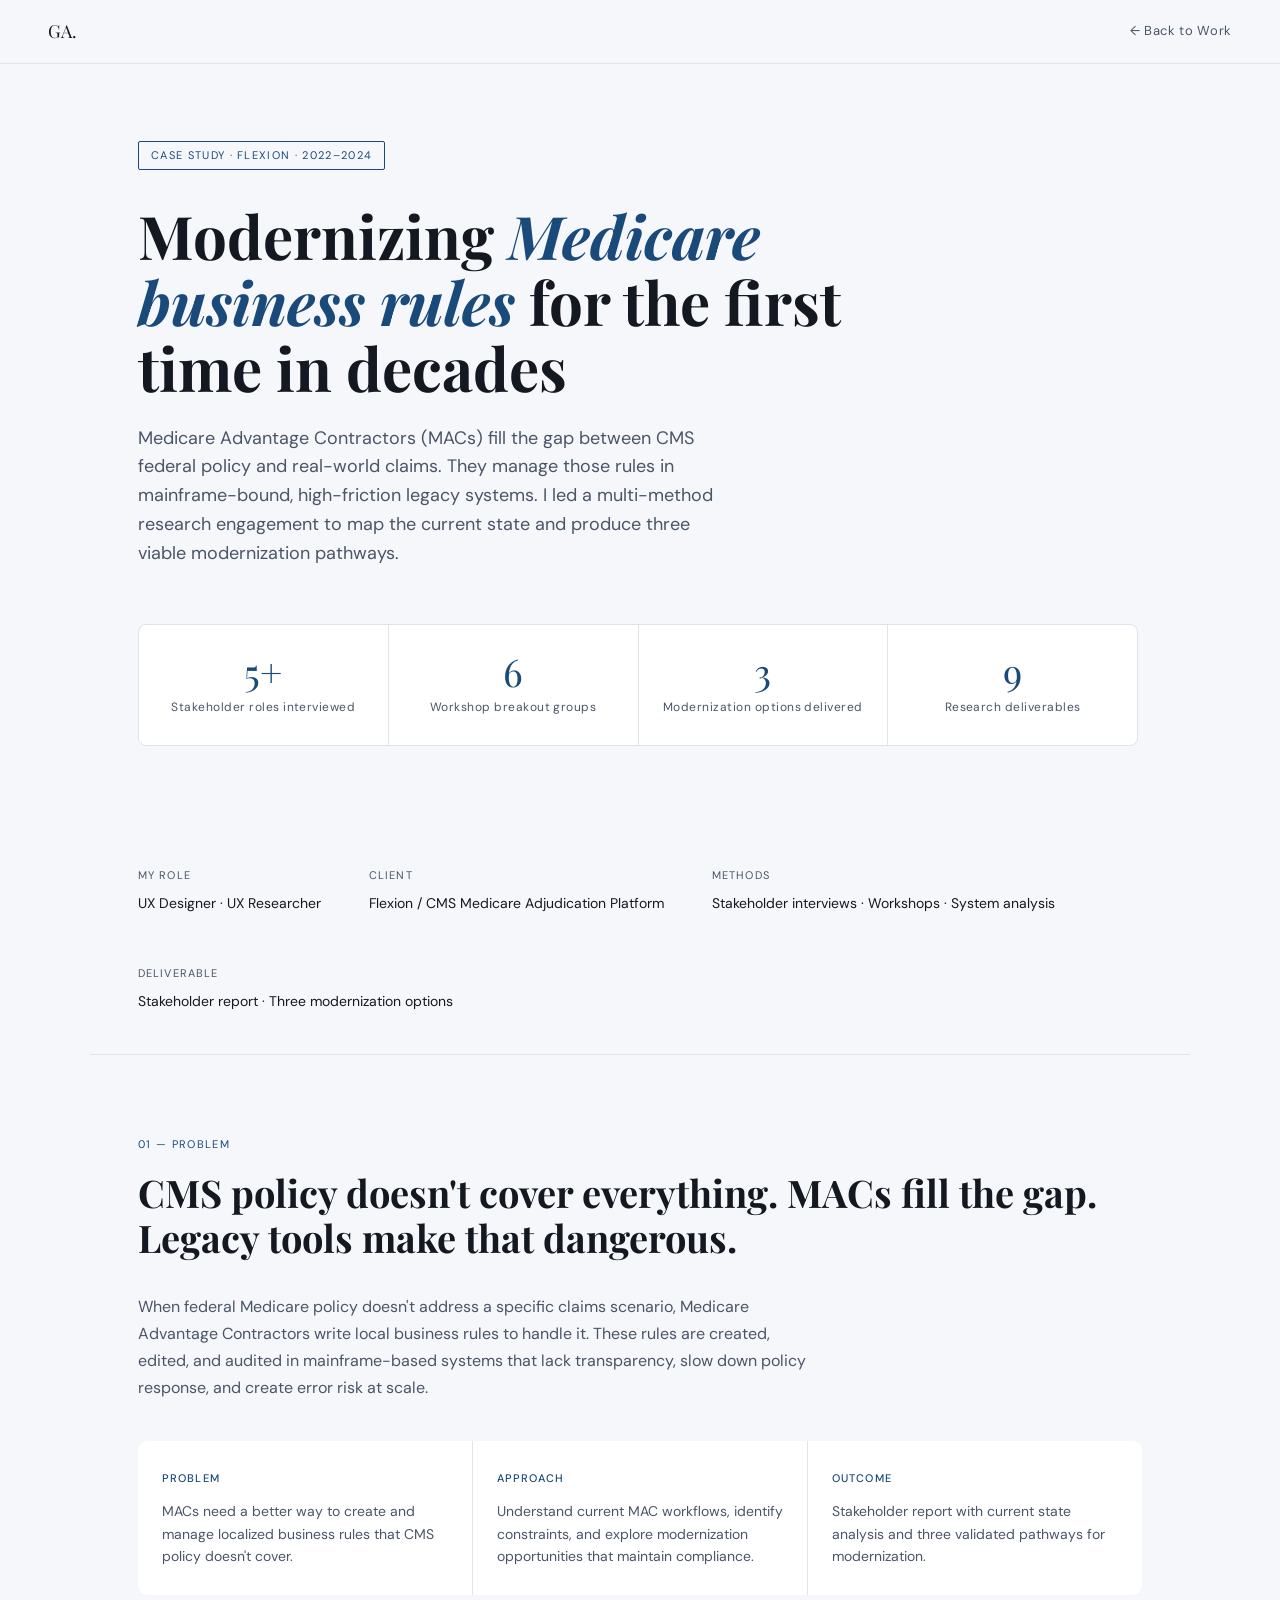
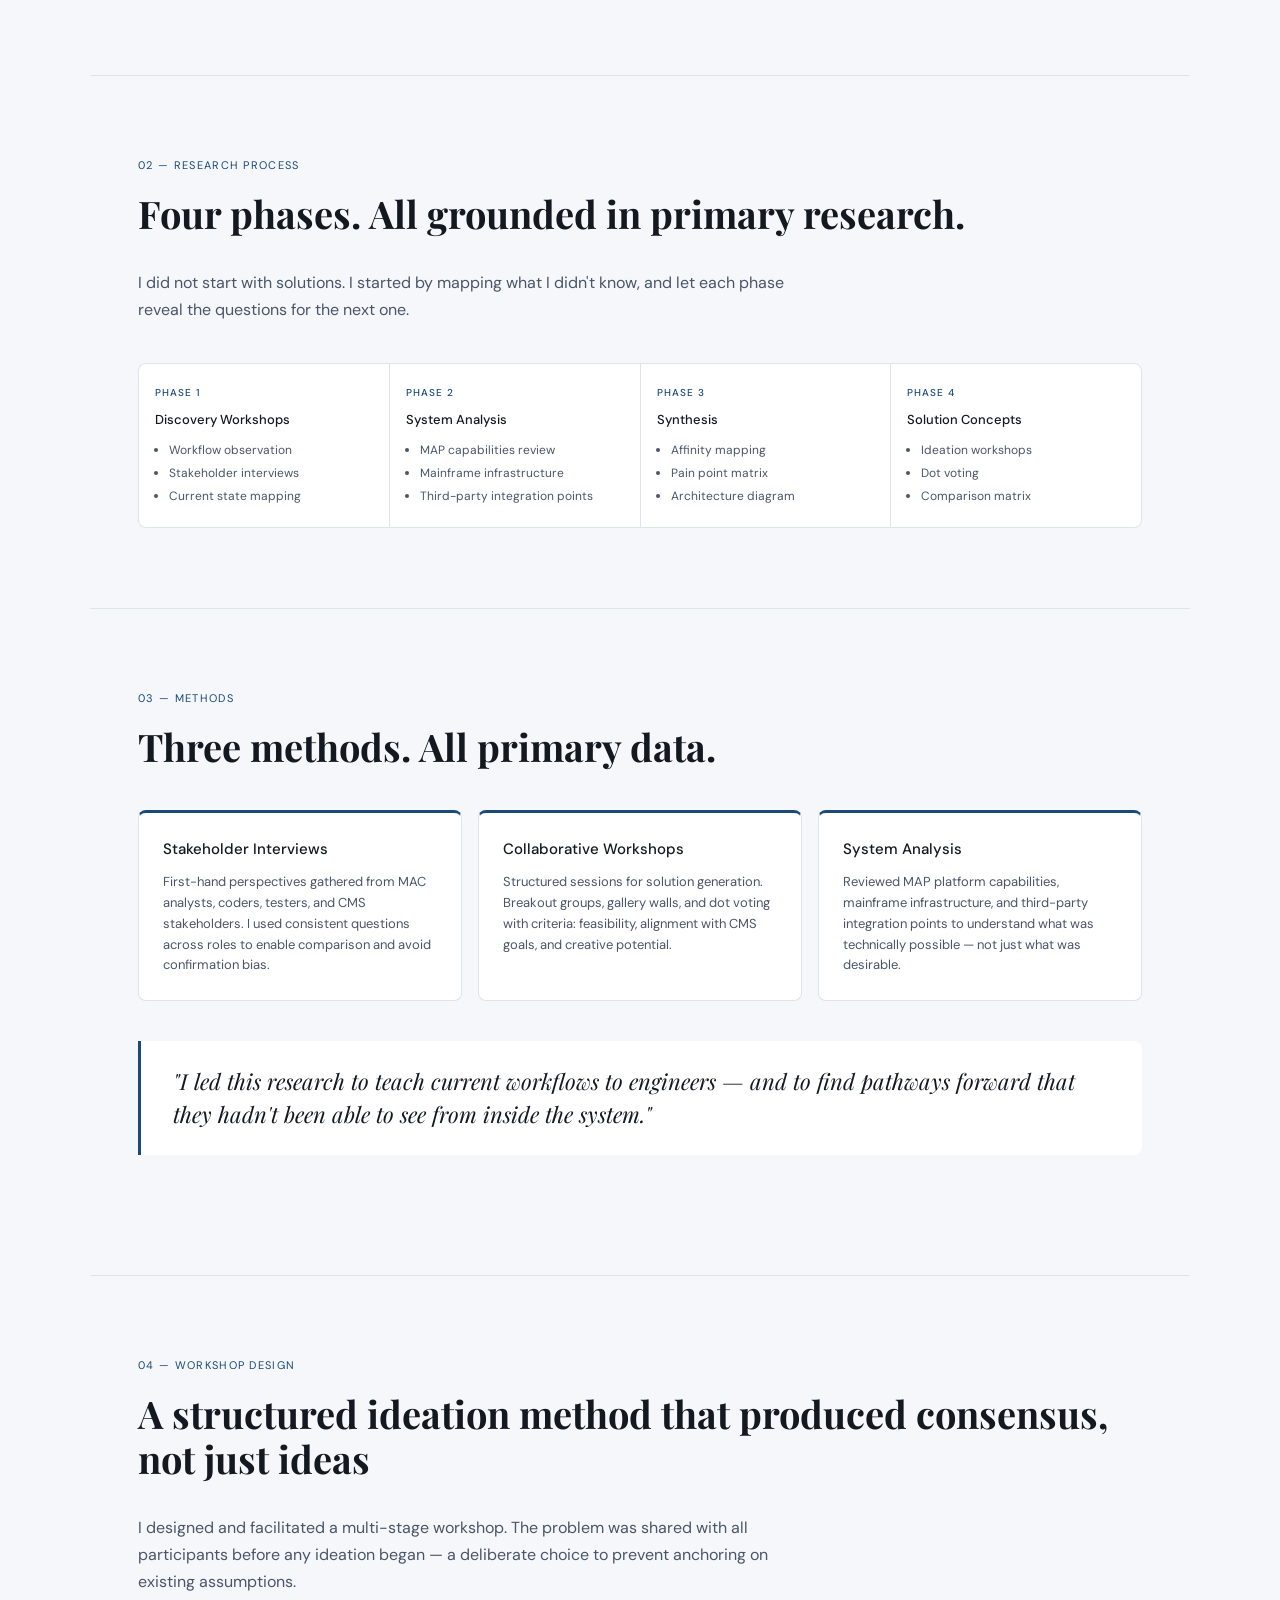
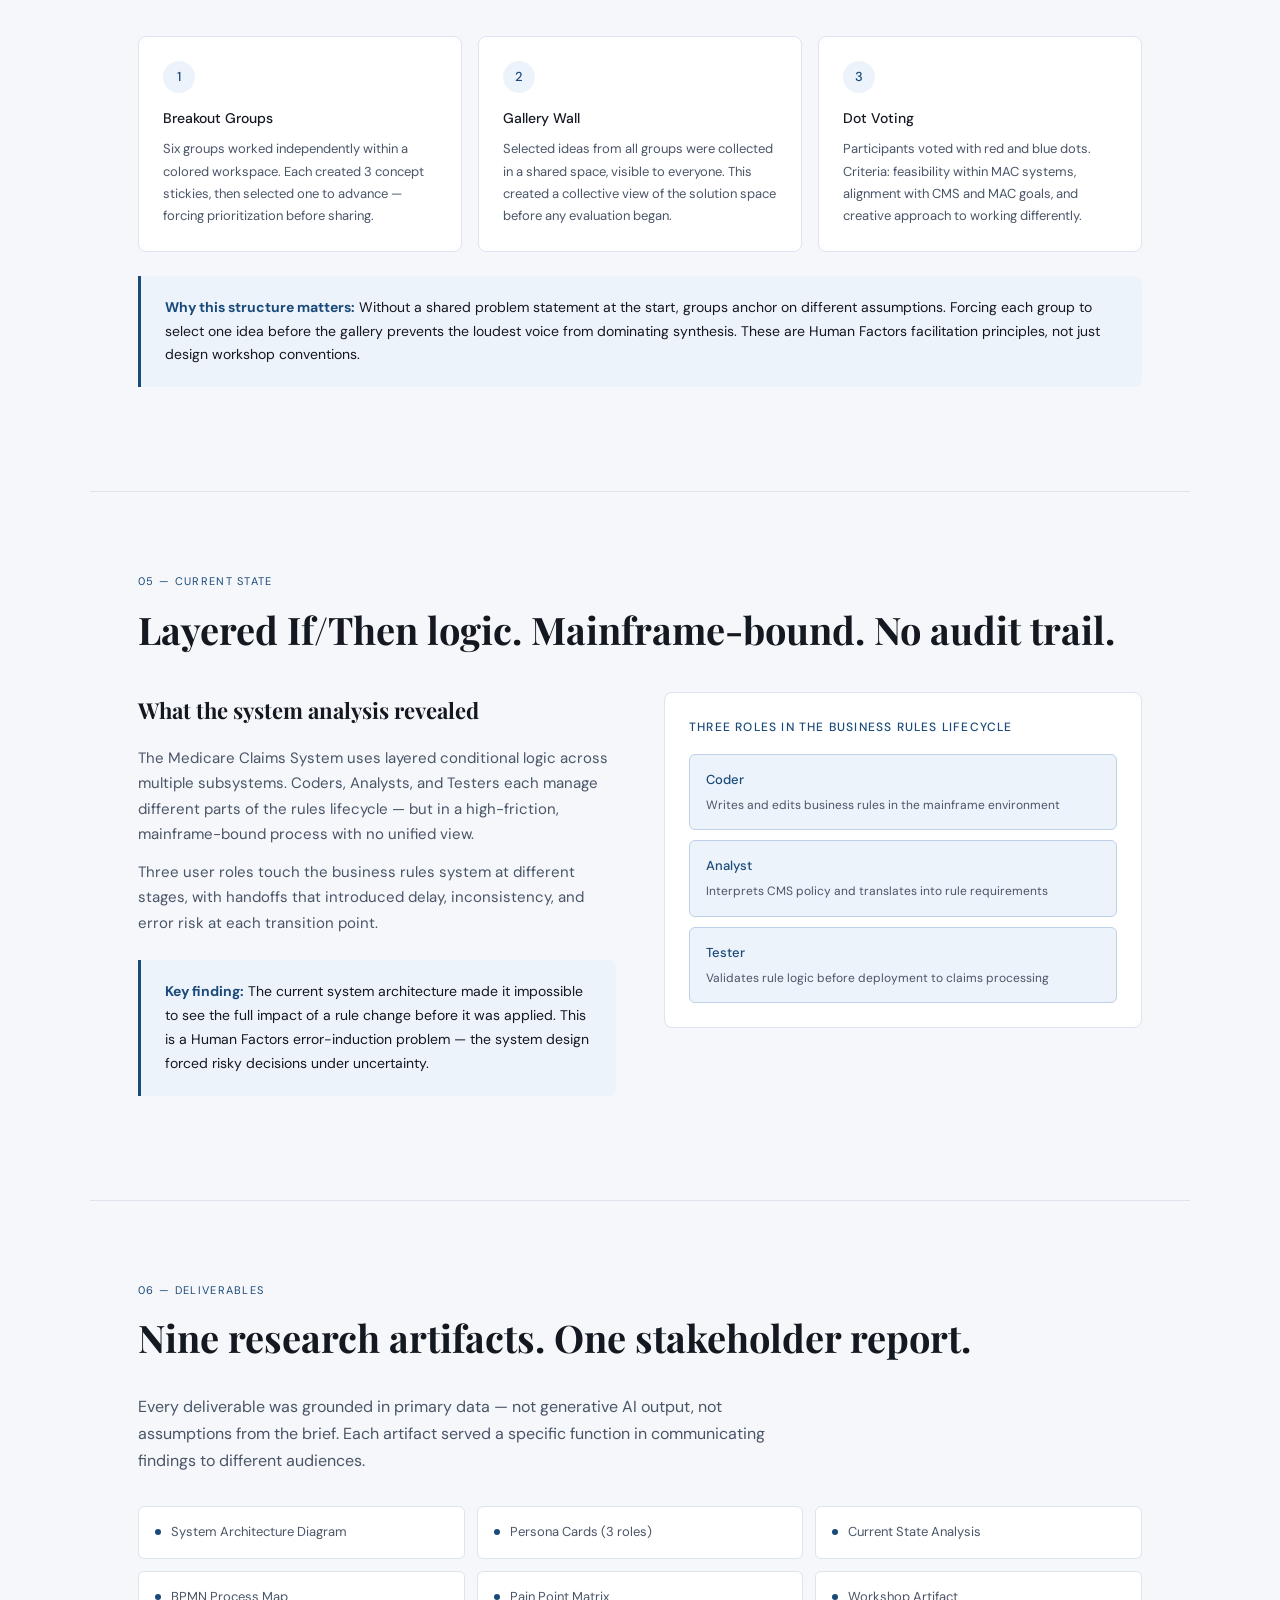
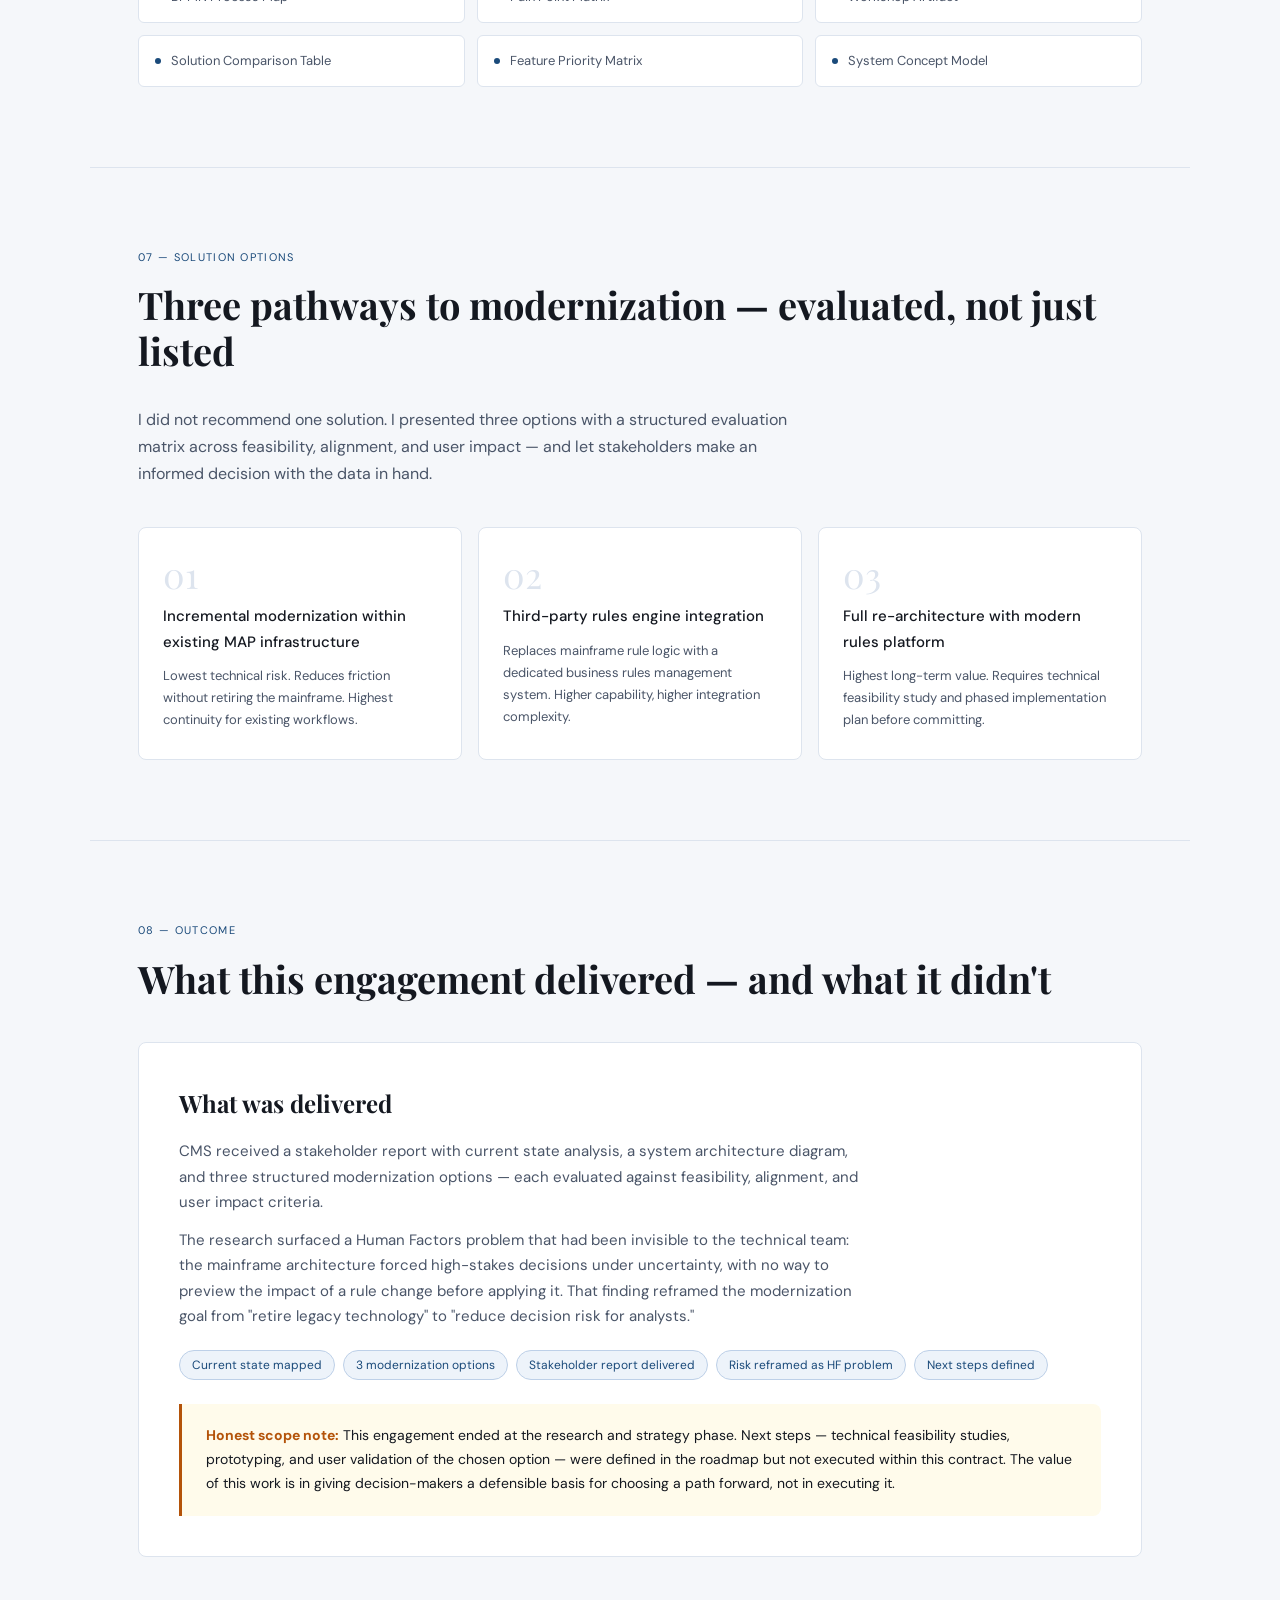
==== CMS_BusinessRules_CaseStudy.html @ 9fc6d32e "Add files of portfolio. Add portfolio and case studies." ====
<!DOCTYPE html>
<html lang="en">
<head>
<meta charset="UTF-8">
<meta name="viewport" content="width=device-width, initial-scale=1.0">
<title>CMS Business Rules Redesign — Geri Arnold</title>
<link rel="preconnect" href="https://fonts.googleapis.com">
<link href="https://fonts.googleapis.com/css2?family=Playfair+Display:ital,wght@0,400;0,700;1,400&family=DM+Sans:wght@300;400;500&display=swap" rel="stylesheet">
<style>
  :root {
    --blue: #1A4A7A;
    --blue-light: #EDF3FA;
    --dark: #141820;
    --mid: #4A5568;
    --light: #F5F7FA;
    --white: #FFFFFF;
    --border: #DDE4EE;
    --green: #2A6B3C;
    --amber: #B45309;
  }
  *, *::before, *::after { box-sizing: border-box; margin: 0; padding: 0; }
  html { scroll-behavior: smooth; }
  body {
    font-family: 'DM Sans', sans-serif;
    background: var(--light);
    color: var(--dark);
    font-size: 16px;
    line-height: 1.7;
  }

  nav {
    position: fixed; top: 0; left: 0; right: 0; z-index: 100;
    background: rgba(245,247,250,0.95);
    backdrop-filter: blur(8px);
    border-bottom: 1px solid var(--border);
    padding: 16px 48px;
    display: flex; justify-content: space-between; align-items: center;
  }
  .nav-logo { font-family: 'Playfair Display', serif; font-size: 18px; color: var(--dark); text-decoration: none; }
  .nav-back { font-size: 13px; color: var(--mid); text-decoration: none; letter-spacing: 0.05em; }
  .nav-back:hover { color: var(--blue); }

  .hero {
    padding: 140px 48px 80px;
    max-width: 1100px; margin: 0 auto;
  }
  .hero-tag {
    display: inline-block;
    font-size: 11px; letter-spacing: 0.12em; text-transform: uppercase;
    color: var(--blue); border: 1px solid var(--blue);
    padding: 4px 12px; border-radius: 2px; margin-bottom: 32px;
  }
  .hero h1 {
    font-family: 'Playfair Display', serif;
    font-size: clamp(34px, 5vw, 60px);
    line-height: 1.1; color: var(--dark);
    max-width: 820px; margin-bottom: 24px;
  }
  .hero h1 em { font-style: italic; color: var(--blue); }
  .hero-sub {
    font-size: 18px; color: var(--mid);
    max-width: 600px; line-height: 1.6; margin-bottom: 56px;
  }

  .metrics {
    display: grid; grid-template-columns: repeat(4, 1fr);
    gap: 1px; background: var(--border);
    border: 1px solid var(--border); border-radius: 8px; overflow: hidden;
    max-width: 1000px;
  }
  .metric { background: var(--white); padding: 28px 24px; text-align: center; }
  .metric-number {
    font-family: 'Playfair Display', serif; font-size: 38px;
    color: var(--blue); line-height: 1; margin-bottom: 6px;
  }
  .metric-label { font-size: 12px; color: var(--mid); letter-spacing: 0.04em; }

  .meta-row {
    display: flex; gap: 48px; flex-wrap: wrap;
    padding: 40px 48px; max-width: 1100px; margin: 0 auto;
    border-bottom: 1px solid var(--border);
  }
  .meta-item label { font-size: 11px; text-transform: uppercase; letter-spacing: 0.1em; color: var(--mid); display: block; margin-bottom: 4px; }
  .meta-item span { font-size: 14px; color: var(--dark); }

  .section {
    max-width: 1100px; margin: 0 auto;
    padding: 80px 48px;
    border-bottom: 1px solid var(--border);
  }
  .section:last-child { border-bottom: none; }
  .section-number {
    font-size: 11px; letter-spacing: 0.12em; text-transform: uppercase;
    color: var(--blue); margin-bottom: 16px; display: block;
  }
  .section h2 {
    font-family: 'Playfair Display', serif;
    font-size: clamp(26px, 3vw, 38px);
    color: var(--dark); margin-bottom: 32px; line-height: 1.2;
  }
  .section p {
    font-size: 16px; color: var(--mid);
    max-width: 680px; margin-bottom: 20px;
  }

  /* PROBLEM STATEMENT */
  .problem-block {
    display: grid; grid-template-columns: 1fr 1fr 1fr; gap: 1px;
    background: var(--border); border-radius: 8px; overflow: hidden;
    margin-top: 40px;
  }
  .pb-col { background: var(--white); padding: 28px 24px; }
  .pb-col label { font-size: 11px; text-transform: uppercase; letter-spacing: 0.1em; color: var(--blue); display: block; margin-bottom: 12px; font-weight: 500; }
  .pb-col p { font-size: 14px; color: var(--mid); max-width: none; margin: 0; line-height: 1.6; }

  /* PROCESS */
  .process-steps {
    display: flex; gap: 0; margin-top: 40px;
  }
  .step {
    flex: 1; background: var(--white);
    border: 1px solid var(--border); border-right: none;
    padding: 20px 16px;
  }
  .step:last-child { border-right: 1px solid var(--border); border-radius: 0 8px 8px 0; }
  .step:first-child { border-radius: 8px 0 0 8px; }
  .step-phase { font-size: 10px; text-transform: uppercase; letter-spacing: 0.1em; color: var(--blue); font-weight: 500; margin-bottom: 8px; display: block; }
  .step h3 { font-size: 13px; font-weight: 500; color: var(--dark); margin-bottom: 8px; }
  .step ul { font-size: 12px; color: var(--mid); padding-left: 14px; line-height: 1.9; }

  /* METHODS */
  .methods-grid { display: grid; grid-template-columns: 1fr 1fr 1fr; gap: 16px; margin-top: 40px; }
  .method-card {
    background: var(--white); border: 1px solid var(--border);
    border-radius: 8px; padding: 24px;
    border-top: 3px solid var(--blue);
  }
  .method-card h3 { font-size: 15px; font-weight: 500; color: var(--dark); margin-bottom: 10px; }
  .method-card p { font-size: 13px; color: var(--mid); max-width: none; margin: 0; line-height: 1.6; }

  /* WORKSHOP */
  .workshop-flow {
    display: grid; grid-template-columns: repeat(3, 1fr); gap: 16px;
    margin-top: 40px;
  }
  .wf-card {
    background: var(--white); border: 1px solid var(--border);
    border-radius: 8px; padding: 24px; position: relative;
  }
  .wf-card .wf-num {
    width: 32px; height: 32px; border-radius: 50%;
    background: var(--blue-light); color: var(--blue);
    display: flex; align-items: center; justify-content: center;
    font-size: 13px; font-weight: 500; margin-bottom: 14px;
  }
  .wf-card h3 { font-size: 14px; font-weight: 500; color: var(--dark); margin-bottom: 8px; }
  .wf-card p { font-size: 13px; color: var(--mid); max-width: none; margin: 0; }

  /* ARTIFACT */
  .artifact {
    background: var(--blue-light);
    border-left: 3px solid var(--blue);
    border-radius: 0 8px 8px 0;
    padding: 20px 24px; margin: 24px 0;
    font-size: 14px; color: var(--dark);
  }
  .artifact strong { color: var(--blue); }

  /* TWO COL */
  .two-col { display: grid; grid-template-columns: 1fr 1fr; gap: 48px; align-items: start; margin-top: 40px; }
  .two-col-text h3 { font-family: 'Playfair Display', serif; font-size: 22px; margin-bottom: 16px; }
  .two-col-text p { font-size: 15px; color: var(--mid); margin-bottom: 12px; }

  /* DELIVERABLES */
  .deliverables-grid { display: grid; grid-template-columns: 1fr 1fr 1fr; gap: 12px; margin-top: 32px; }
  .del-item {
    background: var(--white); border: 1px solid var(--border);
    border-radius: 6px; padding: 14px 16px;
    font-size: 13px; color: var(--mid);
    display: flex; align-items: center; gap: 10px;
  }
  .del-item::before {
    content: '';
    width: 6px; height: 6px; border-radius: 50%;
    background: var(--blue); flex-shrink: 0;
  }

  /* SOLUTIONS */
  .solutions { display: grid; grid-template-columns: 1fr 1fr 1fr; gap: 16px; margin-top: 40px; }
  .solution-card {
    background: var(--white); border: 1px solid var(--border);
    border-radius: 8px; padding: 28px 24px;
  }
  .solution-card .sol-num {
    font-family: 'Playfair Display', serif; font-size: 36px;
    color: var(--border); line-height: 1; margin-bottom: 12px;
  }
  .solution-card h3 { font-size: 15px; font-weight: 500; color: var(--dark); margin-bottom: 10px; }
  .solution-card p { font-size: 13px; color: var(--mid); max-width: none; margin: 0; }

  /* OUTCOME */
  .outcome-block {
    background: var(--white); border: 1px solid var(--border);
    border-radius: 8px; padding: 40px; margin-top: 40px;
  }
  .outcome-block h3 { font-family: 'Playfair Display', serif; font-size: 24px; margin-bottom: 16px; }
  .outcome-block p { font-size: 15px; color: var(--mid); margin-bottom: 12px; max-width: 680px; }
  .outcome-tags { display: flex; flex-wrap: wrap; gap: 8px; margin-top: 20px; }
  .tag {
    background: var(--blue-light); color: var(--blue);
    font-size: 12px; padding: 4px 12px; border-radius: 20px;
    border: 1px solid #BDD0E8;
  }

  /* HONEST NOTE */
  .honest-note {
    background: #FFFBEB; border-left: 3px solid var(--amber);
    border-radius: 0 8px 8px 0; padding: 20px 24px;
    margin-top: 24px; font-size: 14px; color: var(--dark);
  }
  .honest-note strong { color: var(--amber); }

  /* PULLQUOTE */
  .pullquote {
    border-left: 3px solid var(--blue); padding: 24px 32px; margin: 40px 0;
    font-family: 'Playfair Display', serif;
    font-size: 22px; font-style: italic; color: var(--dark); line-height: 1.5;
    background: var(--white); border-radius: 0 8px 8px 0;
  }

  .fade-up {
    opacity: 0; transform: translateY(24px);
    transition: opacity 0.6s ease, transform 0.6s ease;
  }
  .fade-up.visible { opacity: 1; transform: translateY(0); }

  @media (max-width: 768px) {
    nav { padding: 16px 20px; }
    .hero, .section, .meta-row { padding-left: 20px; padding-right: 20px; }
    .metrics, .problem-block, .methods-grid, .workshop-flow, .solutions, .deliverables-grid { grid-template-columns: 1fr; }
    .two-col { grid-template-columns: 1fr; }
    .process-steps { flex-direction: column; }
    .step { border-right: 1px solid var(--border); border-bottom: none; border-radius: 0; }
    .step:first-child { border-radius: 8px 8px 0 0; }
    .step:last-child { border-radius: 0 0 8px 8px; border-bottom: 1px solid var(--border); }
  }
</style>
</head>
<body>

<nav>
  <a href="#" class="nav-logo">GA.</a>
  <a href="#" class="nav-back">← Back to Work</a>
</nav>

<section class="hero fade-up">
  <span class="hero-tag">Case Study · Flexion · 2022–2024</span>
  <h1>Modernizing <em>Medicare business rules</em> for the first time in decades</h1>
  <p class="hero-sub">Medicare Advantage Contractors (MACs) fill the gap between CMS federal policy and real-world claims. They manage those rules in mainframe-bound, high-friction legacy systems. I led a multi-method research engagement to map the current state and produce three viable modernization pathways.</p>
  <div class="metrics">
    <div class="metric">
      <div class="metric-number">5+</div>
      <div class="metric-label">Stakeholder roles interviewed</div>
    </div>
    <div class="metric">
      <div class="metric-number">6</div>
      <div class="metric-label">Workshop breakout groups</div>
    </div>
    <div class="metric">
      <div class="metric-number">3</div>
      <div class="metric-label">Modernization options delivered</div>
    </div>
    <div class="metric">
      <div class="metric-number">9</div>
      <div class="metric-label">Research deliverables</div>
    </div>
  </div>
</section>

<div class="meta-row fade-up">
  <div class="meta-item"><label>My Role</label><span>UX Designer · UX Researcher</span></div>
  <div class="meta-item"><label>Client</label><span>Flexion / CMS Medicare Adjudication Platform</span></div>
  <div class="meta-item"><label>Methods</label><span>Stakeholder interviews · Workshops · System analysis</span></div>
  <div class="meta-item"><label>Deliverable</label><span>Stakeholder report · Three modernization options</span></div>
</div>

<!-- PROBLEM -->
<section class="section fade-up">
  <span class="section-number">01 — Problem</span>
  <h2>CMS policy doesn't cover everything. MACs fill the gap. Legacy tools make that dangerous.</h2>
  <p>When federal Medicare policy doesn't address a specific claims scenario, Medicare Advantage Contractors write local business rules to handle it. These rules are created, edited, and audited in mainframe-based systems that lack transparency, slow down policy response, and create error risk at scale.</p>
  <div class="problem-block">
    <div class="pb-col">
      <label>Problem</label>
      <p>MACs need a better way to create and manage localized business rules that CMS policy doesn't cover.</p>
    </div>
    <div class="pb-col">
      <label>Approach</label>
      <p>Understand current MAC workflows, identify constraints, and explore modernization opportunities that maintain compliance.</p>
    </div>
    <div class="pb-col">
      <label>Outcome</label>
      <p>Stakeholder report with current state analysis and three validated pathways for modernization.</p>
    </div>
  </div>
</section>

<!-- PROCESS -->
<section class="section fade-up">
  <span class="section-number">02 — Research Process</span>
  <h2>Four phases. All grounded in primary research.</h2>
  <p>I did not start with solutions. I started by mapping what I didn't know, and let each phase reveal the questions for the next one.</p>
  <div class="process-steps">
    <div class="step">
      <span class="step-phase">Phase 1</span>
      <h3>Discovery Workshops</h3>
      <ul>
        <li>Workflow observation</li>
        <li>Stakeholder interviews</li>
        <li>Current state mapping</li>
      </ul>
    </div>
    <div class="step">
      <span class="step-phase">Phase 2</span>
      <h3>System Analysis</h3>
      <ul>
        <li>MAP capabilities review</li>
        <li>Mainframe infrastructure</li>
        <li>Third-party integration points</li>
      </ul>
    </div>
    <div class="step">
      <span class="step-phase">Phase 3</span>
      <h3>Synthesis</h3>
      <ul>
        <li>Affinity mapping</li>
        <li>Pain point matrix</li>
        <li>Architecture diagram</li>
      </ul>
    </div>
    <div class="step">
      <span class="step-phase">Phase 4</span>
      <h3>Solution Concepts</h3>
      <ul>
        <li>Ideation workshops</li>
        <li>Dot voting</li>
        <li>Comparison matrix</li>
      </ul>
    </div>
  </div>
</section>

<!-- RESEARCH METHODS -->
<section class="section fade-up">
  <span class="section-number">03 — Methods</span>
  <h2>Three methods. All primary data.</h2>
  <div class="methods-grid">
    <div class="method-card">
      <h3>Stakeholder Interviews</h3>
      <p>First-hand perspectives gathered from MAC analysts, coders, testers, and CMS stakeholders. I used consistent questions across roles to enable comparison and avoid confirmation bias.</p>
    </div>
    <div class="method-card">
      <h3>Collaborative Workshops</h3>
      <p>Structured sessions for solution generation. Breakout groups, gallery walls, and dot voting with criteria: feasibility, alignment with CMS goals, and creative potential.</p>
    </div>
    <div class="method-card">
      <h3>System Analysis</h3>
      <p>Reviewed MAP platform capabilities, mainframe infrastructure, and third-party integration points to understand what was technically possible — not just what was desirable.</p>
    </div>
  </div>
  <div class="pullquote">"I led this research to teach current workflows to engineers — and to find pathways forward that they hadn't been able to see from inside the system."</div>
</section>

<!-- WORKSHOP DETAIL -->
<section class="section fade-up">
  <span class="section-number">04 — Workshop Design</span>
  <h2>A structured ideation method that produced consensus, not just ideas</h2>
  <p>I designed and facilitated a multi-stage workshop. The problem was shared with all participants before any ideation began — a deliberate choice to prevent anchoring on existing assumptions.</p>
  <div class="workshop-flow">
    <div class="wf-card">
      <div class="wf-num">1</div>
      <h3>Breakout Groups</h3>
      <p>Six groups worked independently within a colored workspace. Each created 3 concept stickies, then selected one to advance — forcing prioritization before sharing.</p>
    </div>
    <div class="wf-card">
      <div class="wf-num">2</div>
      <h3>Gallery Wall</h3>
      <p>Selected ideas from all groups were collected in a shared space, visible to everyone. This created a collective view of the solution space before any evaluation began.</p>
    </div>
    <div class="wf-card">
      <div class="wf-num">3</div>
      <h3>Dot Voting</h3>
      <p>Participants voted with red and blue dots. Criteria: feasibility within MAC systems, alignment with CMS and MAC goals, and creative approach to working differently.</p>
    </div>
  </div>
  <div class="artifact"><strong>Why this structure matters:</strong> Without a shared problem statement at the start, groups anchor on different assumptions. Forcing each group to select one idea before the gallery prevents the loudest voice from dominating synthesis. These are Human Factors facilitation principles, not just design workshop conventions.</div>
</section>

<!-- CURRENT STATE -->
<section class="section fade-up">
  <span class="section-number">05 — Current State</span>
  <h2>Layered If/Then logic. Mainframe-bound. No audit trail.</h2>
  <div class="two-col">
    <div class="two-col-text">
      <h3>What the system analysis revealed</h3>
      <p>The Medicare Claims System uses layered conditional logic across multiple subsystems. Coders, Analysts, and Testers each manage different parts of the rules lifecycle — but in a high-friction, mainframe-bound process with no unified view.</p>
      <p>Three user roles touch the business rules system at different stages, with handoffs that introduced delay, inconsistency, and error risk at each transition point.</p>
      <div class="artifact"><strong>Key finding:</strong> The current system architecture made it impossible to see the full impact of a rule change before it was applied. This is a Human Factors error-induction problem — the system design forced risky decisions under uncertainty.</div>
    </div>
    <div>
      <div style="background:var(--white); border:1px solid var(--border); border-radius:8px; padding:24px;">
        <p style="font-size:12px; text-transform:uppercase; letter-spacing:0.1em; color:var(--blue); margin-bottom:16px; font-weight:500;">Three roles in the business rules lifecycle</p>
        <div style="display:flex; flex-direction:column; gap:10px;">
          <div style="background:var(--blue-light); border:1px solid #BDD0E8; border-radius:6px; padding:14px 16px;">
            <p style="font-size:13px; font-weight:500; color:var(--blue); margin-bottom:4px;">Coder</p>
            <p style="font-size:12px; color:var(--mid); margin:0;">Writes and edits business rules in the mainframe environment</p>
          </div>
          <div style="background:var(--blue-light); border:1px solid #BDD0E8; border-radius:6px; padding:14px 16px;">
            <p style="font-size:13px; font-weight:500; color:var(--blue); margin-bottom:4px;">Analyst</p>
            <p style="font-size:12px; color:var(--mid); margin:0;">Interprets CMS policy and translates into rule requirements</p>
          </div>
          <div style="background:var(--blue-light); border:1px solid #BDD0E8; border-radius:6px; padding:14px 16px;">
            <p style="font-size:13px; font-weight:500; color:var(--blue); margin-bottom:4px;">Tester</p>
            <p style="font-size:12px; color:var(--mid); margin:0;">Validates rule logic before deployment to claims processing</p>
          </div>
        </div>
      </div>
    </div>
  </div>
</section>

<!-- DELIVERABLES -->
<section class="section fade-up">
  <span class="section-number">06 — Deliverables</span>
  <h2>Nine research artifacts. One stakeholder report.</h2>
  <p>Every deliverable was grounded in primary data — not generative AI output, not assumptions from the brief. Each artifact served a specific function in communicating findings to different audiences.</p>
  <div class="deliverables-grid">
    <div class="del-item">System Architecture Diagram</div>
    <div class="del-item">Persona Cards (3 roles)</div>
    <div class="del-item">Current State Analysis</div>
    <div class="del-item">BPMN Process Map</div>
    <div class="del-item">Pain Point Matrix</div>
    <div class="del-item">Workshop Artifact</div>
    <div class="del-item">Solution Comparison Table</div>
    <div class="del-item">Feature Priority Matrix</div>
    <div class="del-item">System Concept Model</div>
  </div>
</section>

<!-- SOLUTIONS -->
<section class="section fade-up">
  <span class="section-number">07 — Solution Options</span>
  <h2>Three pathways to modernization — evaluated, not just listed</h2>
  <p>I did not recommend one solution. I presented three options with a structured evaluation matrix across feasibility, alignment, and user impact — and let stakeholders make an informed decision with the data in hand.</p>
  <div class="solutions">
    <div class="solution-card">
      <div class="sol-num">01</div>
      <h3>Incremental modernization within existing MAP infrastructure</h3>
      <p>Lowest technical risk. Reduces friction without retiring the mainframe. Highest continuity for existing workflows.</p>
    </div>
    <div class="solution-card">
      <div class="sol-num">02</div>
      <h3>Third-party rules engine integration</h3>
      <p>Replaces mainframe rule logic with a dedicated business rules management system. Higher capability, higher integration complexity.</p>
    </div>
    <div class="solution-card">
      <div class="sol-num">03</div>
      <h3>Full re-architecture with modern rules platform</h3>
      <p>Highest long-term value. Requires technical feasibility study and phased implementation plan before committing.</p>
    </div>
  </div>
</section>

<!-- OUTCOME -->
<section class="section fade-up">
  <span class="section-number">08 — Outcome</span>
  <h2>What this engagement delivered — and what it didn't</h2>
  <div class="outcome-block">
    <h3>What was delivered</h3>
    <p>CMS received a stakeholder report with current state analysis, a system architecture diagram, and three structured modernization options — each evaluated against feasibility, alignment, and user impact criteria.</p>
    <p>The research surfaced a Human Factors problem that had been invisible to the technical team: the mainframe architecture forced high-stakes decisions under uncertainty, with no way to preview the impact of a rule change before applying it. That finding reframed the modernization goal from "retire legacy technology" to "reduce decision risk for analysts."</p>
    <div class="outcome-tags">
      <span class="tag">Current state mapped</span>
      <span class="tag">3 modernization options</span>
      <span class="tag">Stakeholder report delivered</span>
      <span class="tag">Risk reframed as HF problem</span>
      <span class="tag">Next steps defined</span>
    </div>
    <div class="honest-note" style="margin-top:24px;">
      <strong>Honest scope note:</strong> This engagement ended at the research and strategy phase. Next steps — technical feasibility studies, prototyping, and user validation of the chosen option — were defined in the roadmap but not executed within this contract. The value of this work is in giving decision-makers a defensible basis for choosing a path forward, not in executing it.
    </div>
  </div>
</section>

<script>
  const observer = new IntersectionObserver((entries) => {
    entries.forEach(e => { if (e.isIntersecting) e.target.classList.add('visible'); });
  }, { threshold: 0.1 });
  document.querySelectorAll('.fade-up').forEach(el => observer.observe(el));
</script>
</body>
</html>
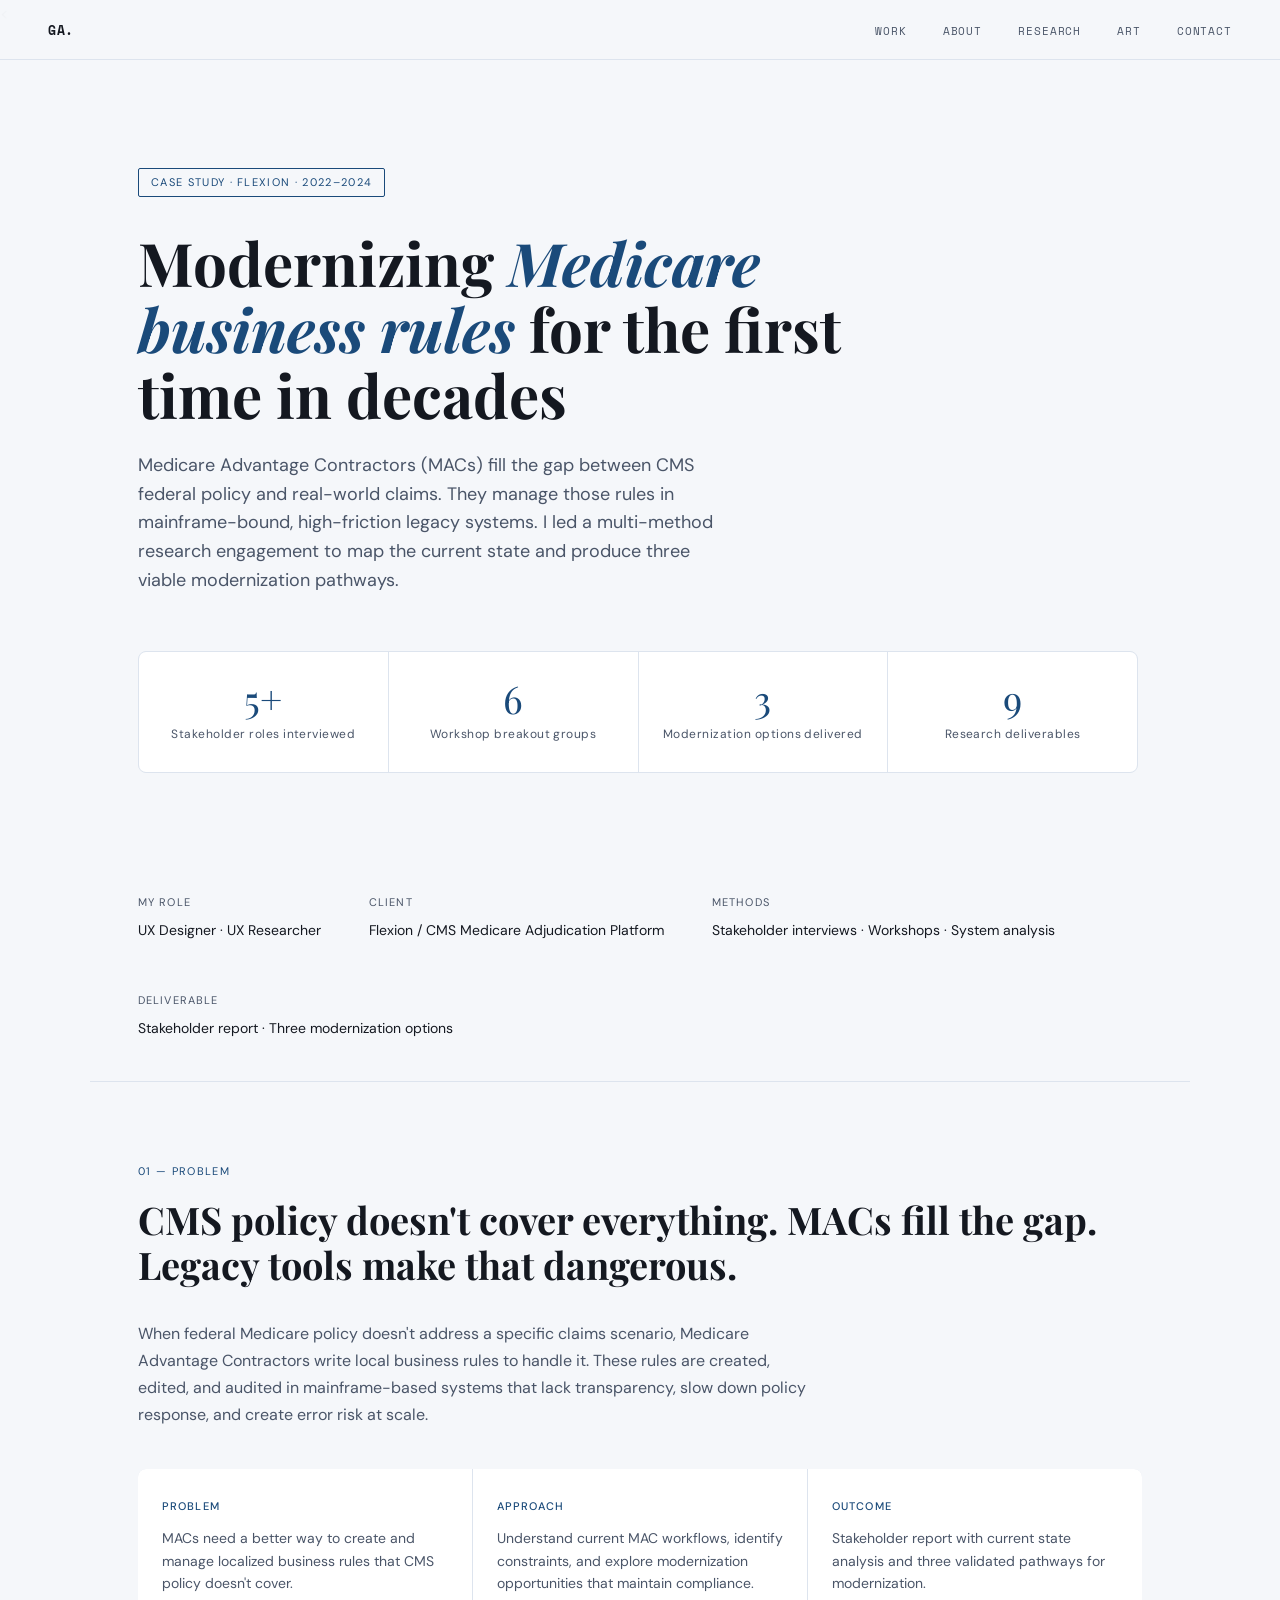
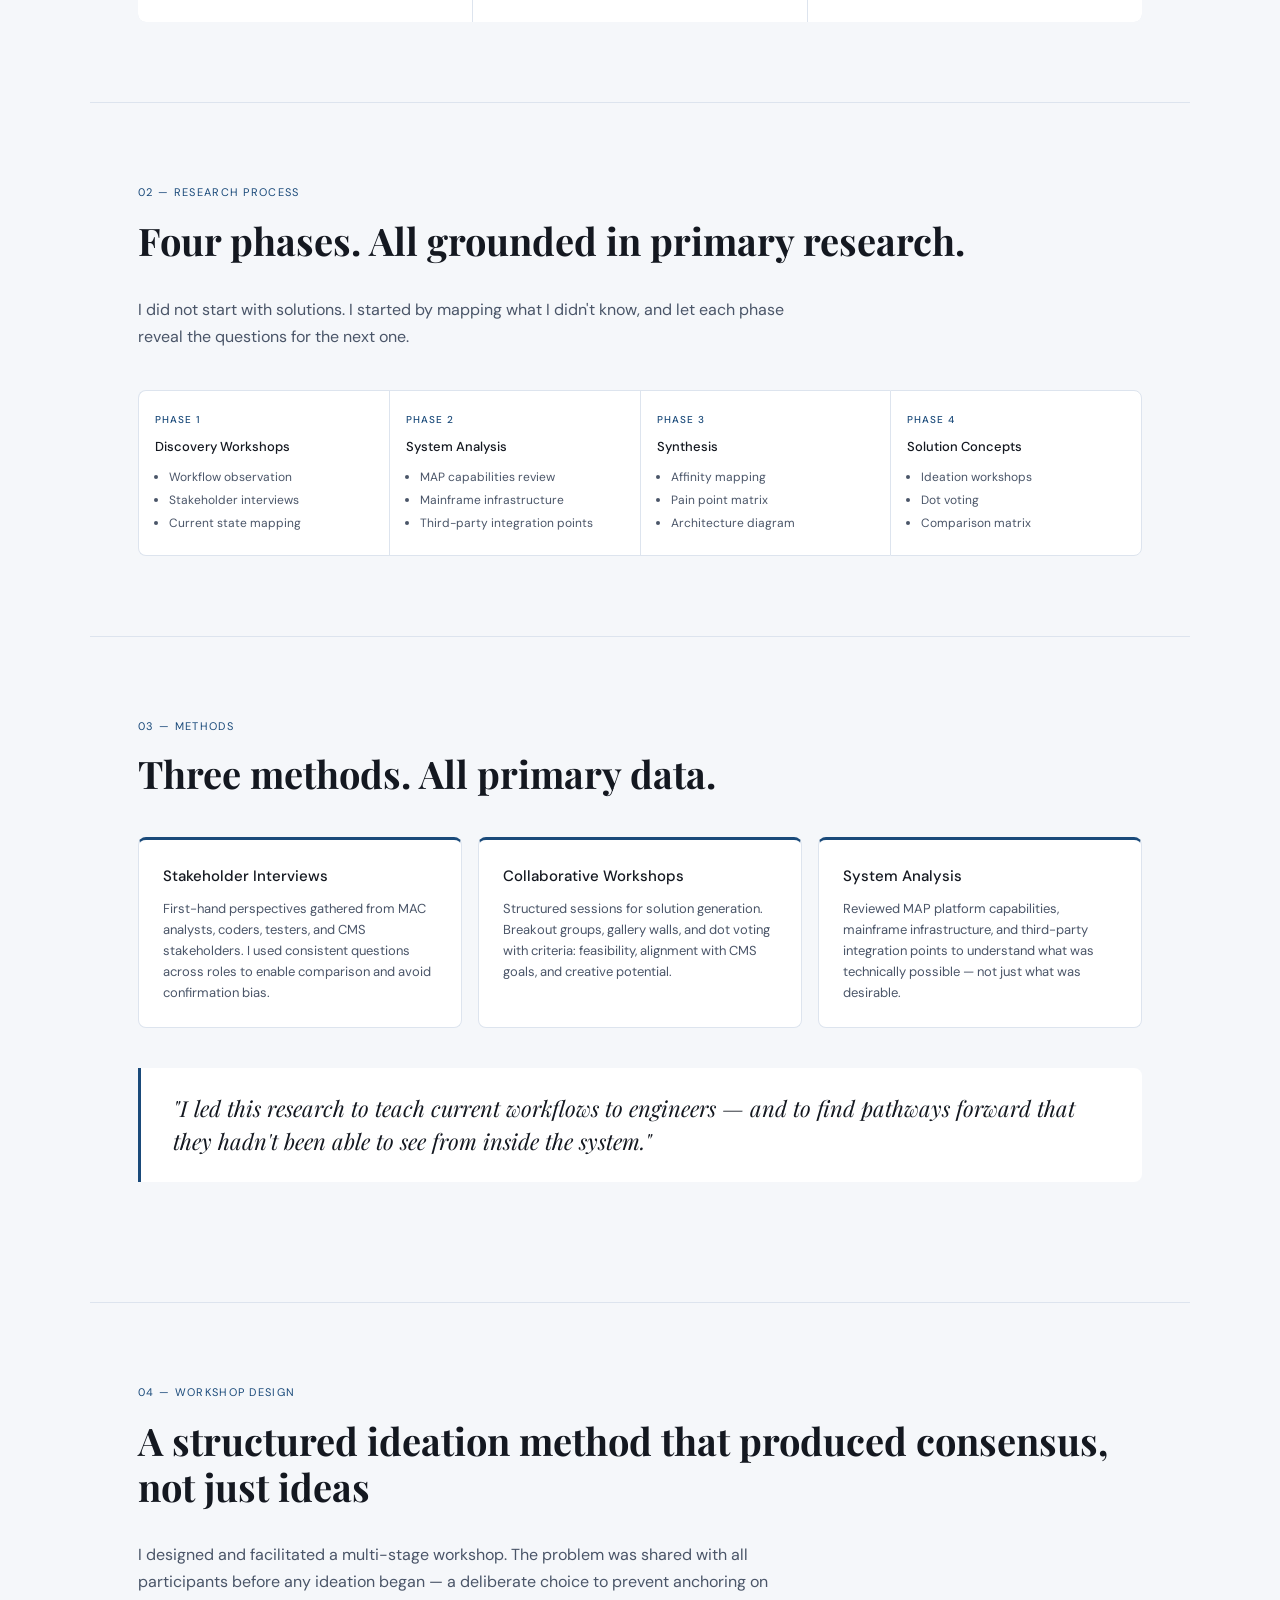
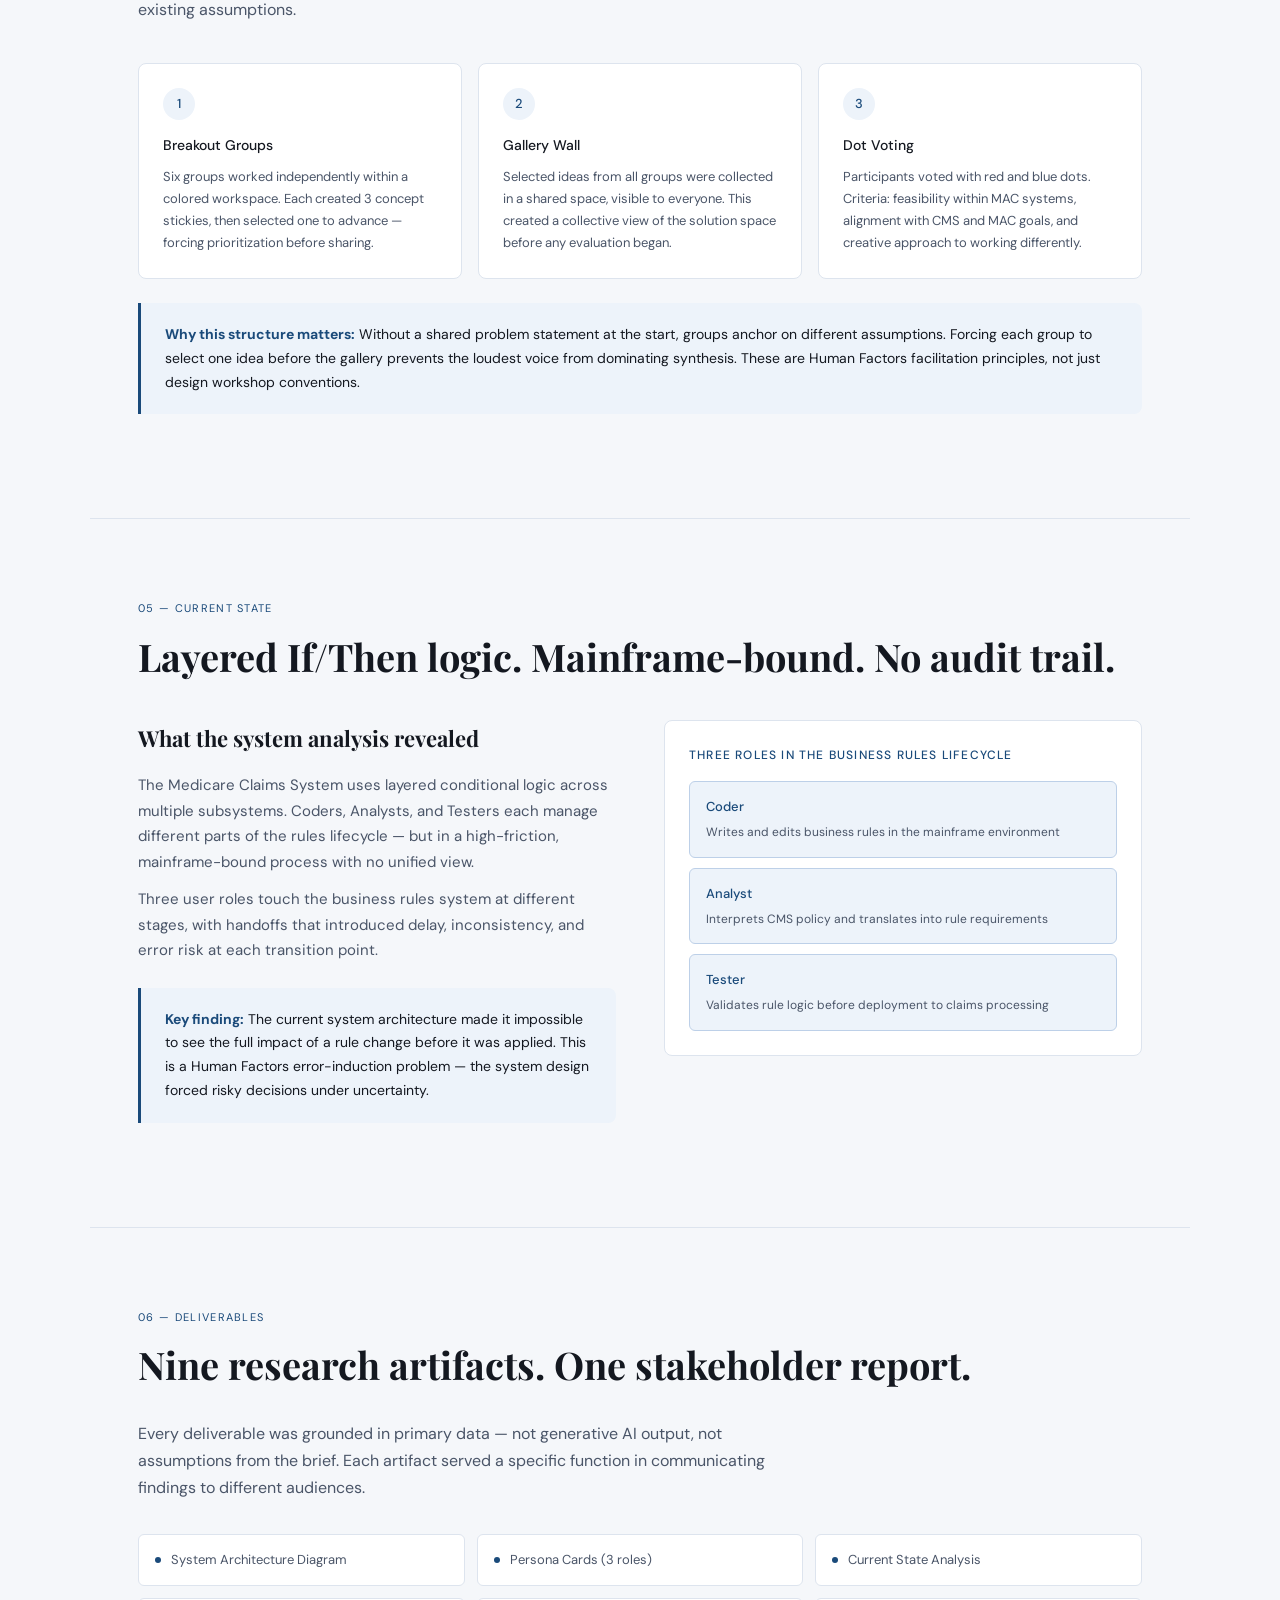
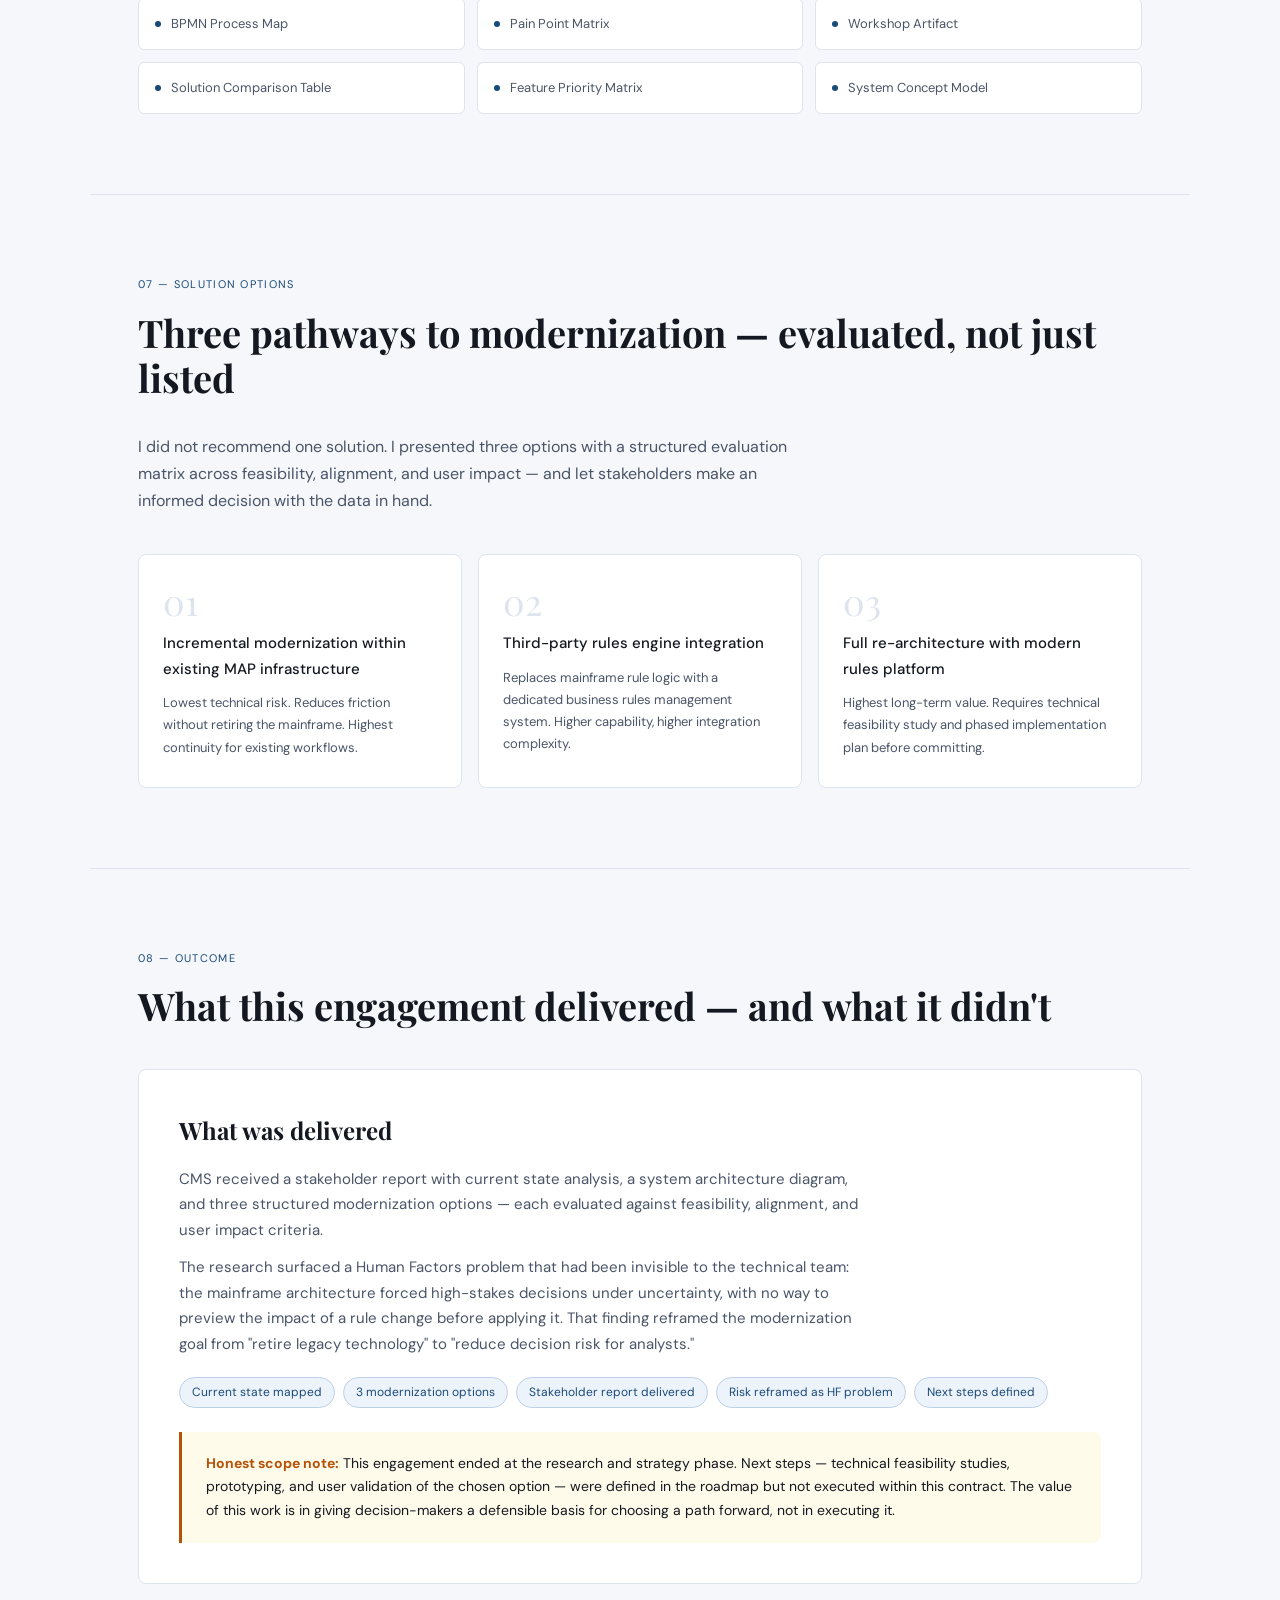
==== commit 2b83114a: "Add all 3 case studies to Work nav dropdown" ====
--- a/CMS_BusinessRules_CaseStudy.html
+++ b/CMS_BusinessRules_CaseStudy.html
@@ -5,7 +5,7 @@
 <meta name="viewport" content="width=device-width, initial-scale=1.0">
 <title>CMS Business Rules Redesign — Geri Arnold</title>
 <link rel="preconnect" href="https://fonts.googleapis.com">
-<link href="https://fonts.googleapis.com/css2?family=Playfair+Display:ital,wght@0,400;0,700;1,400&family=DM+Sans:wght@300;400;500&display=swap" rel="stylesheet">
+<link href="https://fonts.googleapis.com/css2?family=Playfair+Display:ital,wght@0,400;0,700;1,400&family=DM+Sans:wght@300;400;500&family=Space+Mono:wght@400;700display=swap" rel="stylesheet">
 <style>
   :root {
     --blue: #1A4A7A;
@@ -36,8 +36,47 @@
     padding: 16px 48px;
     display: flex; justify-content: space-between; align-items: center;
   }
-  .nav-logo { font-family: 'Playfair Display', serif; font-size: 18px; color: var(--dark); text-decoration: none; }
-  .nav-back { font-size: 13px; color: var(--mid); text-decoration: none; letter-spacing: 0.05em; }
+.nav-logo {
+    font-family: 'Space Mono', monospace;
+    font-size: 13px; font-weight: 700; letter-spacing: 0.05em;
+    color: var(--dark); text-decoration: none;
+  }
+  .nav-logo span { color: var(--orange); }
+  .nav-links { display: flex; gap: 36px; list-style: none; }
+  .nav-links > li > a {
+    font-family: 'Space Mono', monospace;
+    font-size: 11px; letter-spacing: 0.08em; text-transform: uppercase;
+    color: var(--mid); text-decoration: none; transition: color 0.2s;
+    position: relative;
+  }
+  .nav-links > li > a::after {
+    content: ''; position: absolute;
+    bottom: -2px; left: 0; right: 0;
+    height: 1px; background: var(--orange);
+    transform: scaleX(0); transform-origin: left; transition: transform 0.25s;
+  }
+  .nav-links > li > a:hover { color: var(--dark); }
+  .nav-links > li > a:hover::after { transform: scaleX(1); }
+  .nav-dropdown { position: relative; }
+  .nav-dropdown-menu {
+    position: absolute; top: calc(100% + 16px); left: 50%;
+    transform: translateX(-50%);
+    background: var(--white); border: 1px solid var(--border);
+    border-radius: 6px; padding: 8px 0; min-width: 260px;
+    opacity: 0; visibility: hidden;
+    transition: opacity 0.2s, visibility 0.2s;
+    box-shadow: 0 8px 24px rgba(0,0,0,0.08); z-index: 200;
+  }
+  .nav-dropdown:hover .nav-dropdown-menu { opacity: 1; visibility: visible; }
+  .nav-dropdown-menu a {
+    display: block; padding: 10px 16px;
+    font-family: 'Space Mono', monospace;
+    font-size: 11px; letter-spacing: 0.06em; text-transform: uppercase;
+    color: var(--mid); text-decoration: none;
+    transition: color 0.15s, background 0.15s;
+  }
+  .nav-dropdown-menu a:hover { color: var(--orange); background: var(--orange-light); }
+  .nav-dropdown-menu a.nav-active { color: var(--orange); }  .nav-back { font-size: 13px; color: var(--mid); text-decoration: none; letter-spacing: 0.05em; }
   .nav-back:hover { color: var(--blue); }
 
   .hero {
@@ -248,9 +287,22 @@
 </head>
 <body>
 
-<nav>
-  <a href="#" class="nav-logo">GA.</a>
-  <a href="#" class="nav-back">← Back to Work</a>
+<<nav>
+  <a href="GeriArnold_Portfolio.html" class="nav-logo">GA<span>.</span></a>
+  <ul class="nav-links">
+    <li class="nav-dropdown">
+      <a href="GeriArnold_Portfolio.html#work">Work</a>
+      <div class="nav-dropdown-menu">
+        <a href="HomeDepot_RTV_CaseStudy.html">Home Depot · RTV</a>
+        <a href="CMS_BusinessRules_CaseStudy.html" class="nav-active">Flexion · CMS</a>
+        <a href="HealthInsurance_IDP_CaseStudy.html">Health Insurance · IDP</a>
+      </div>
+    </li>
+    <li><a href="GeriArnold_Portfolio.html#about">About</a></li>
+    <li><a href="https://geriarnold.myportfolio.com/research" target="_blank">Research</a></li>
+    <li><a href="https://geriarnold.myportfolio.com/art" target="_blank">Art</a></li>
+    <li><a href="GeriArnold_Portfolio.html#contact">Contact</a></li>
+  </ul>
 </nav>
 
 <section class="hero fade-up">
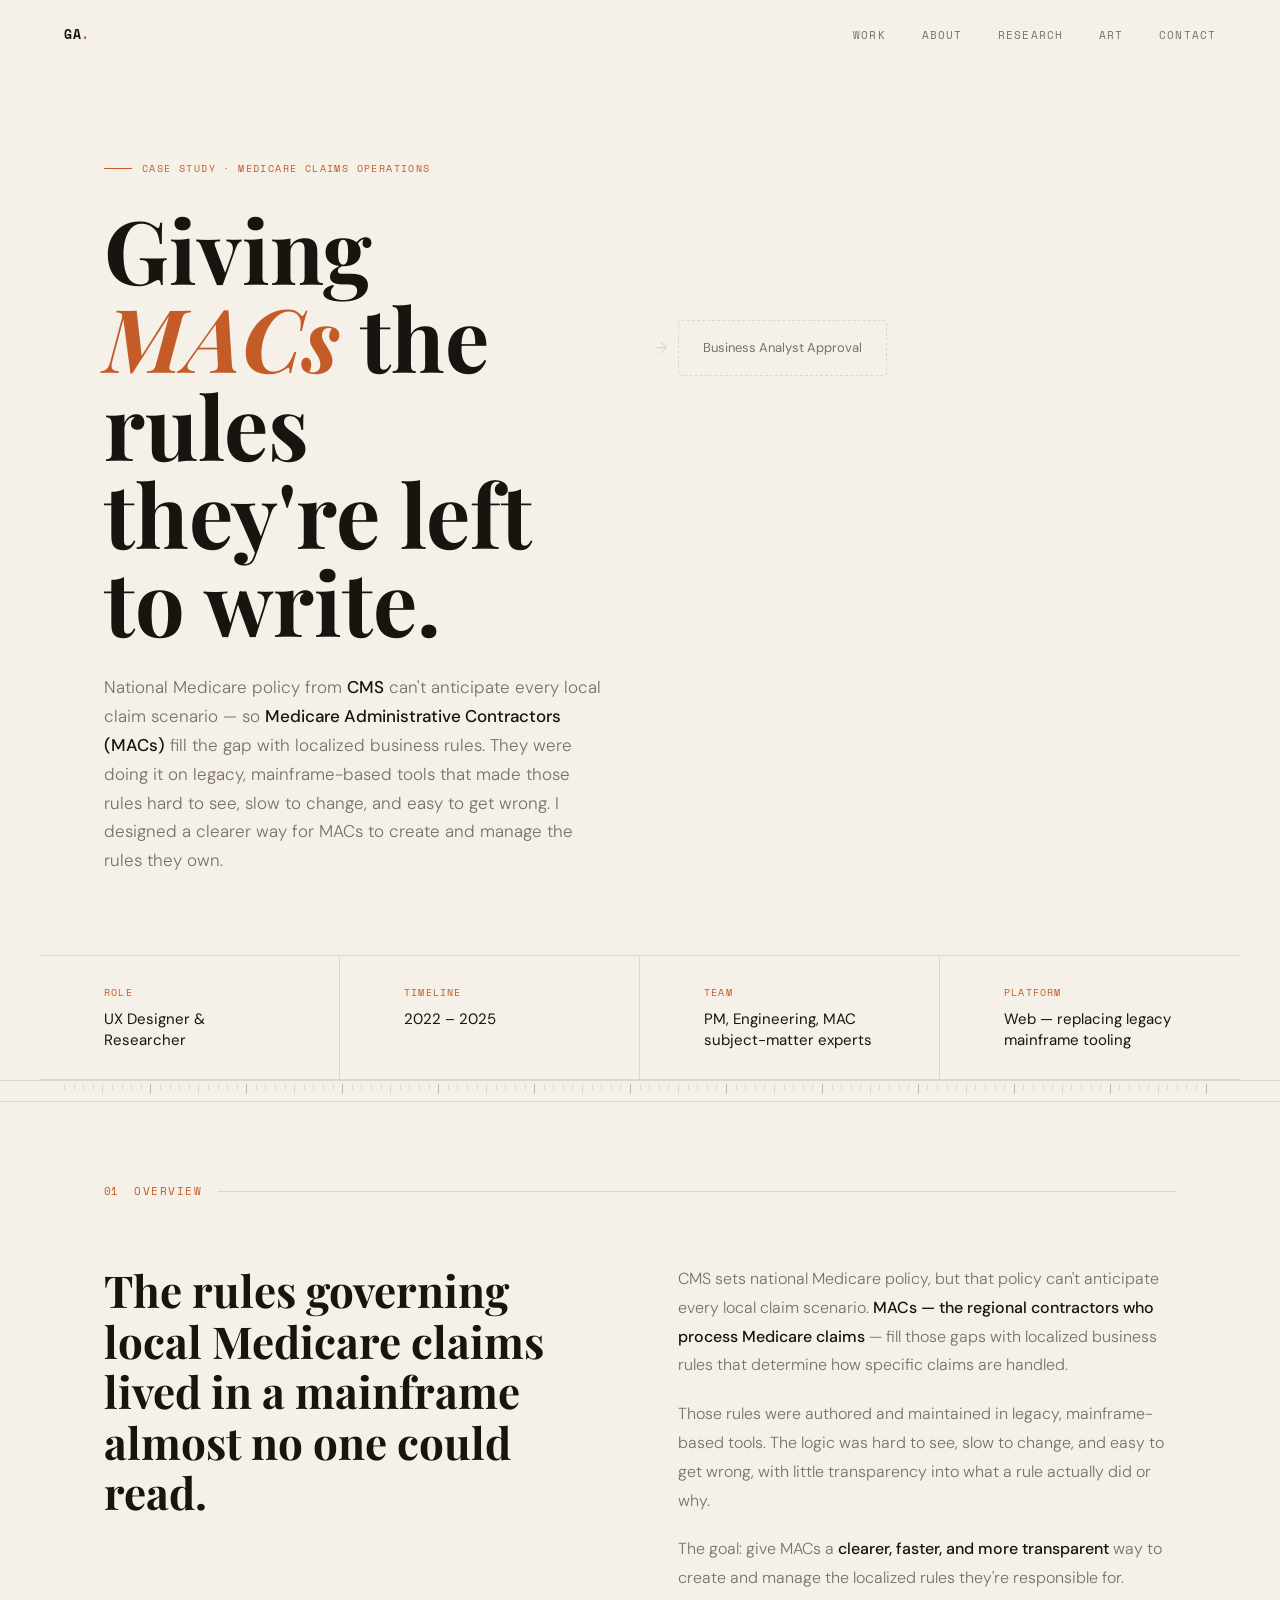
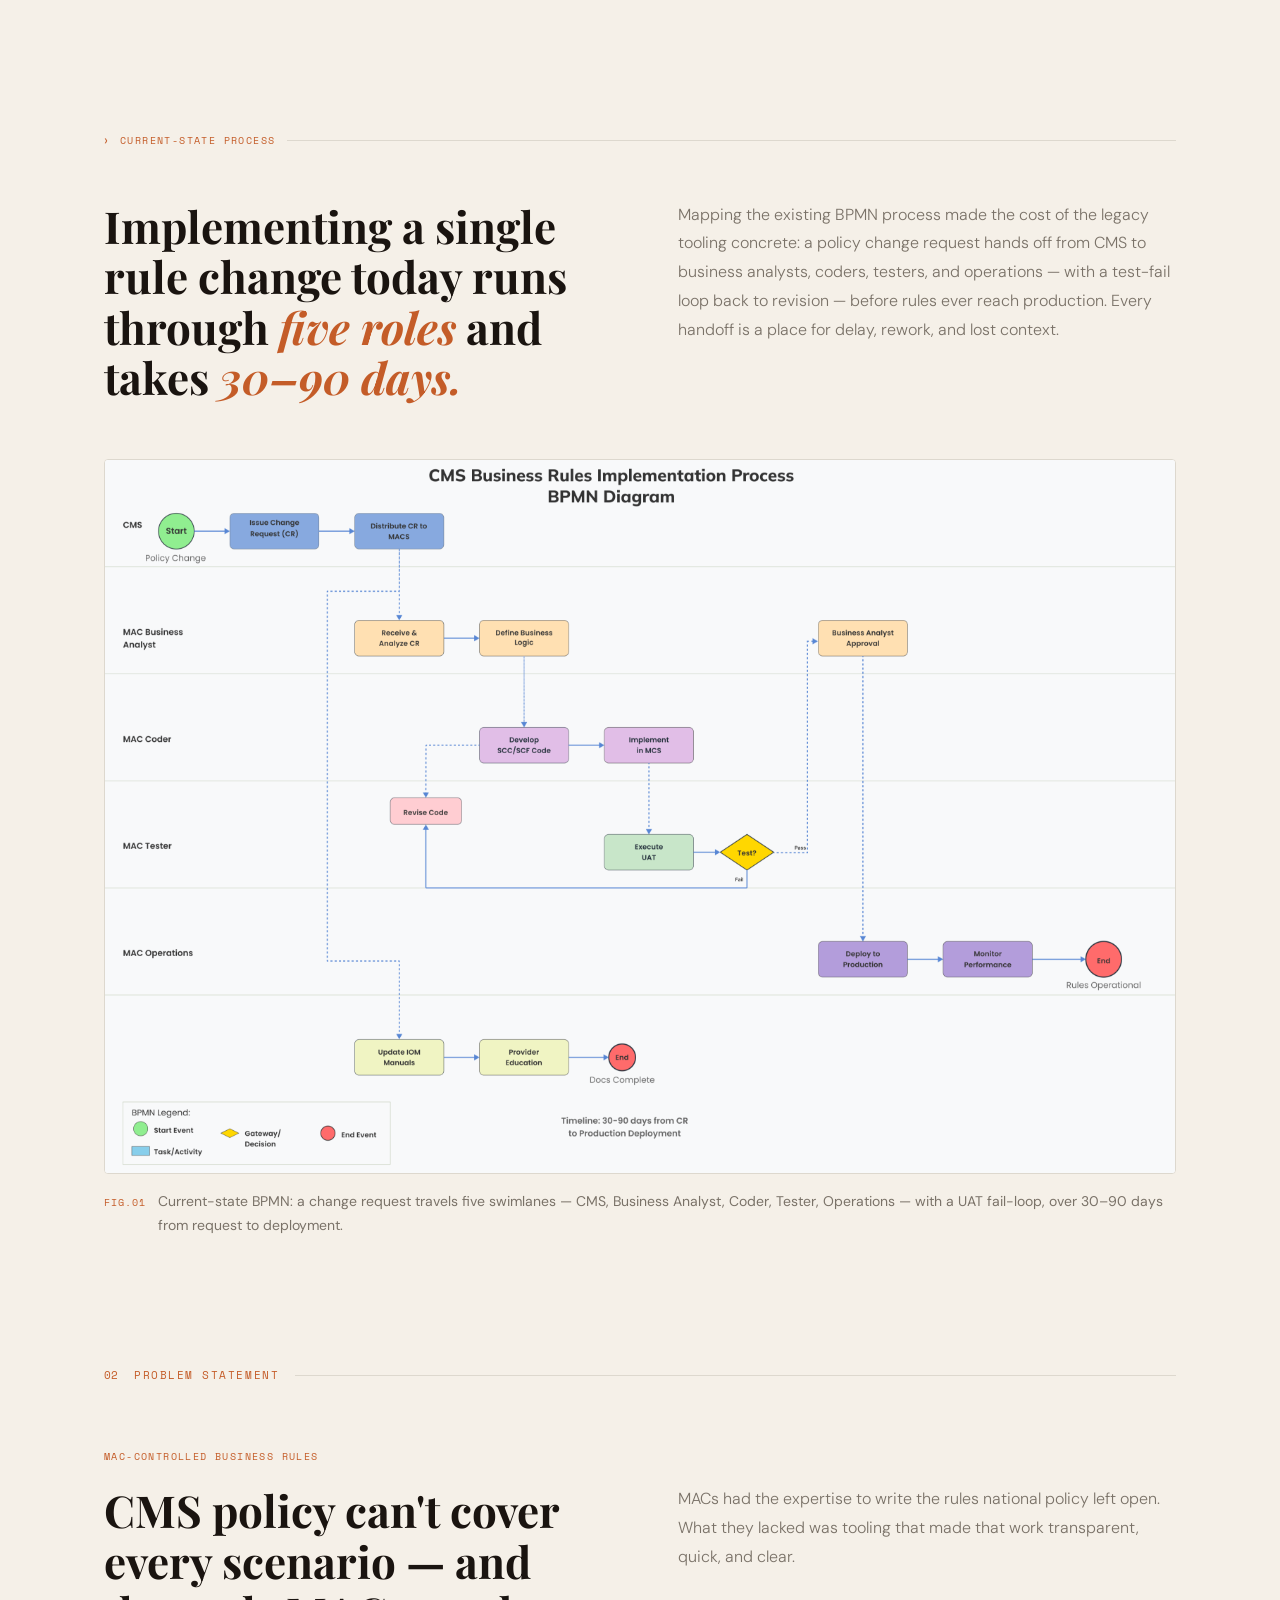
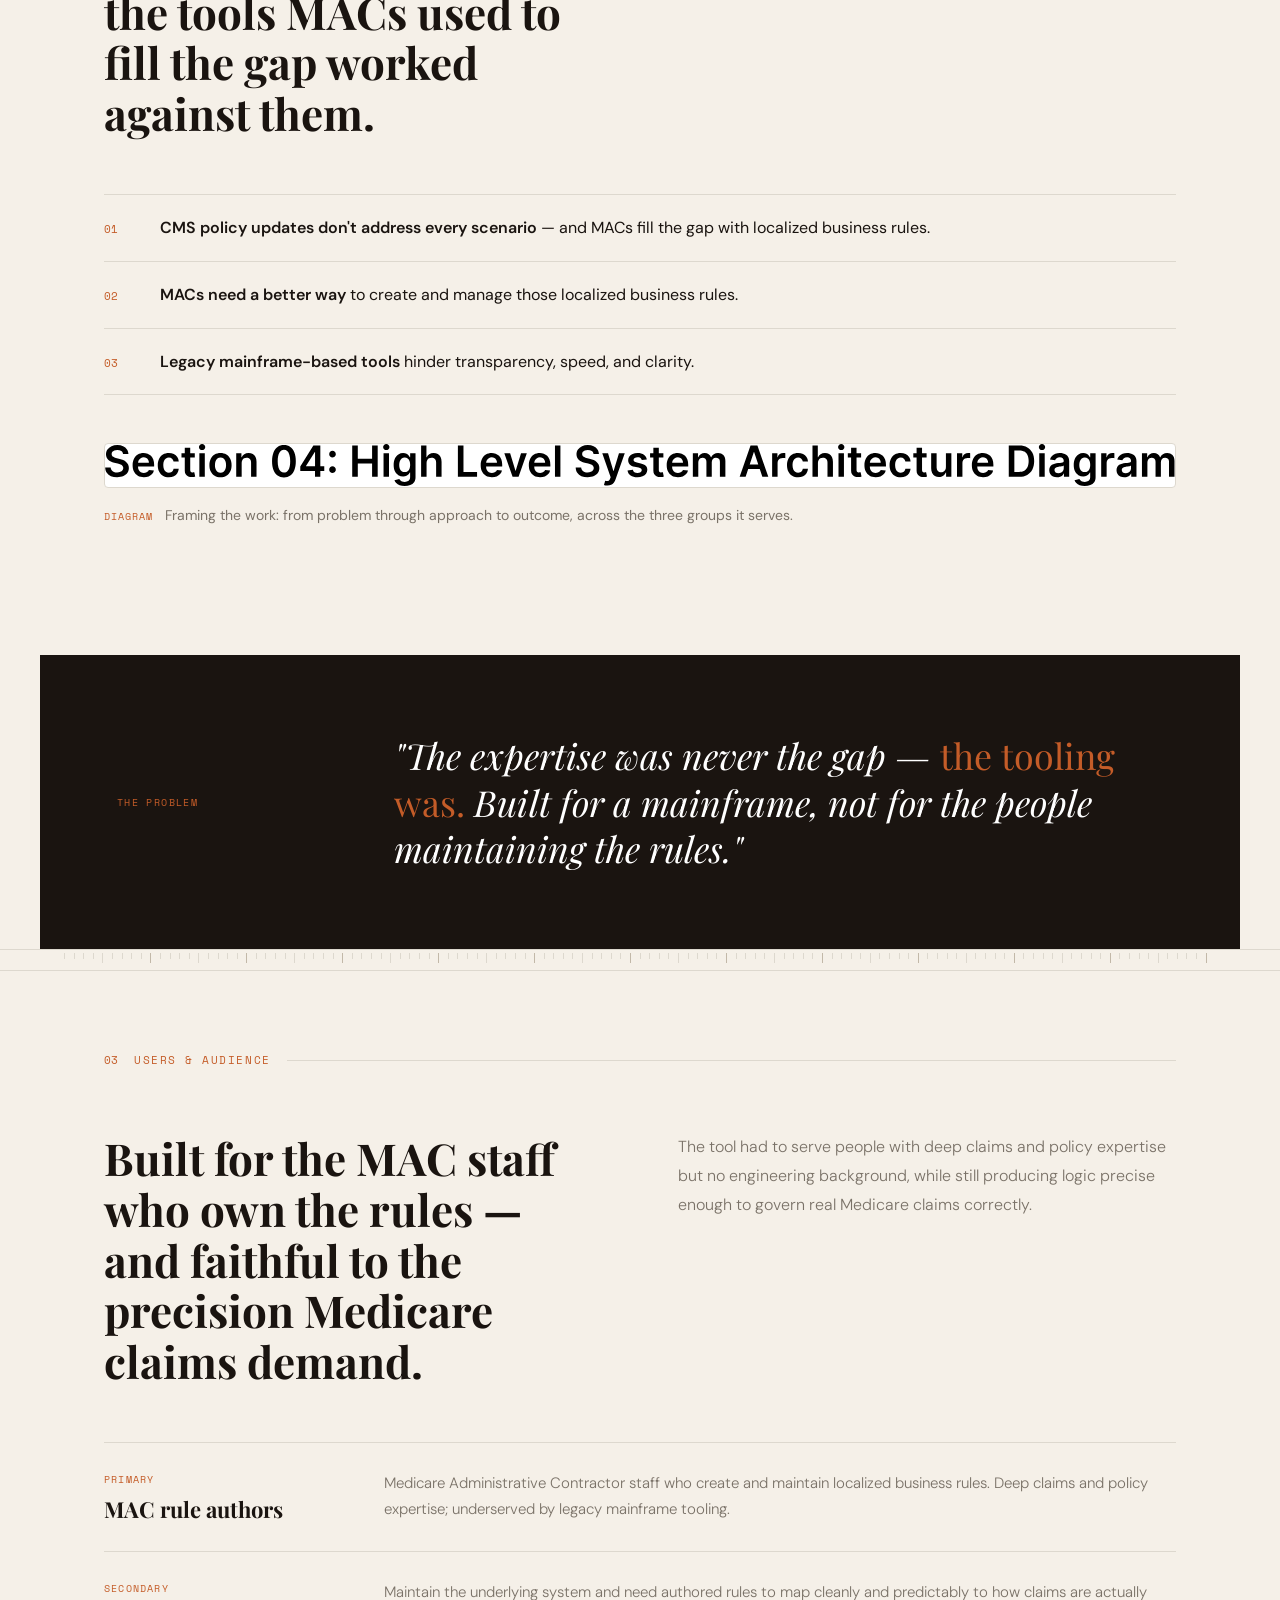
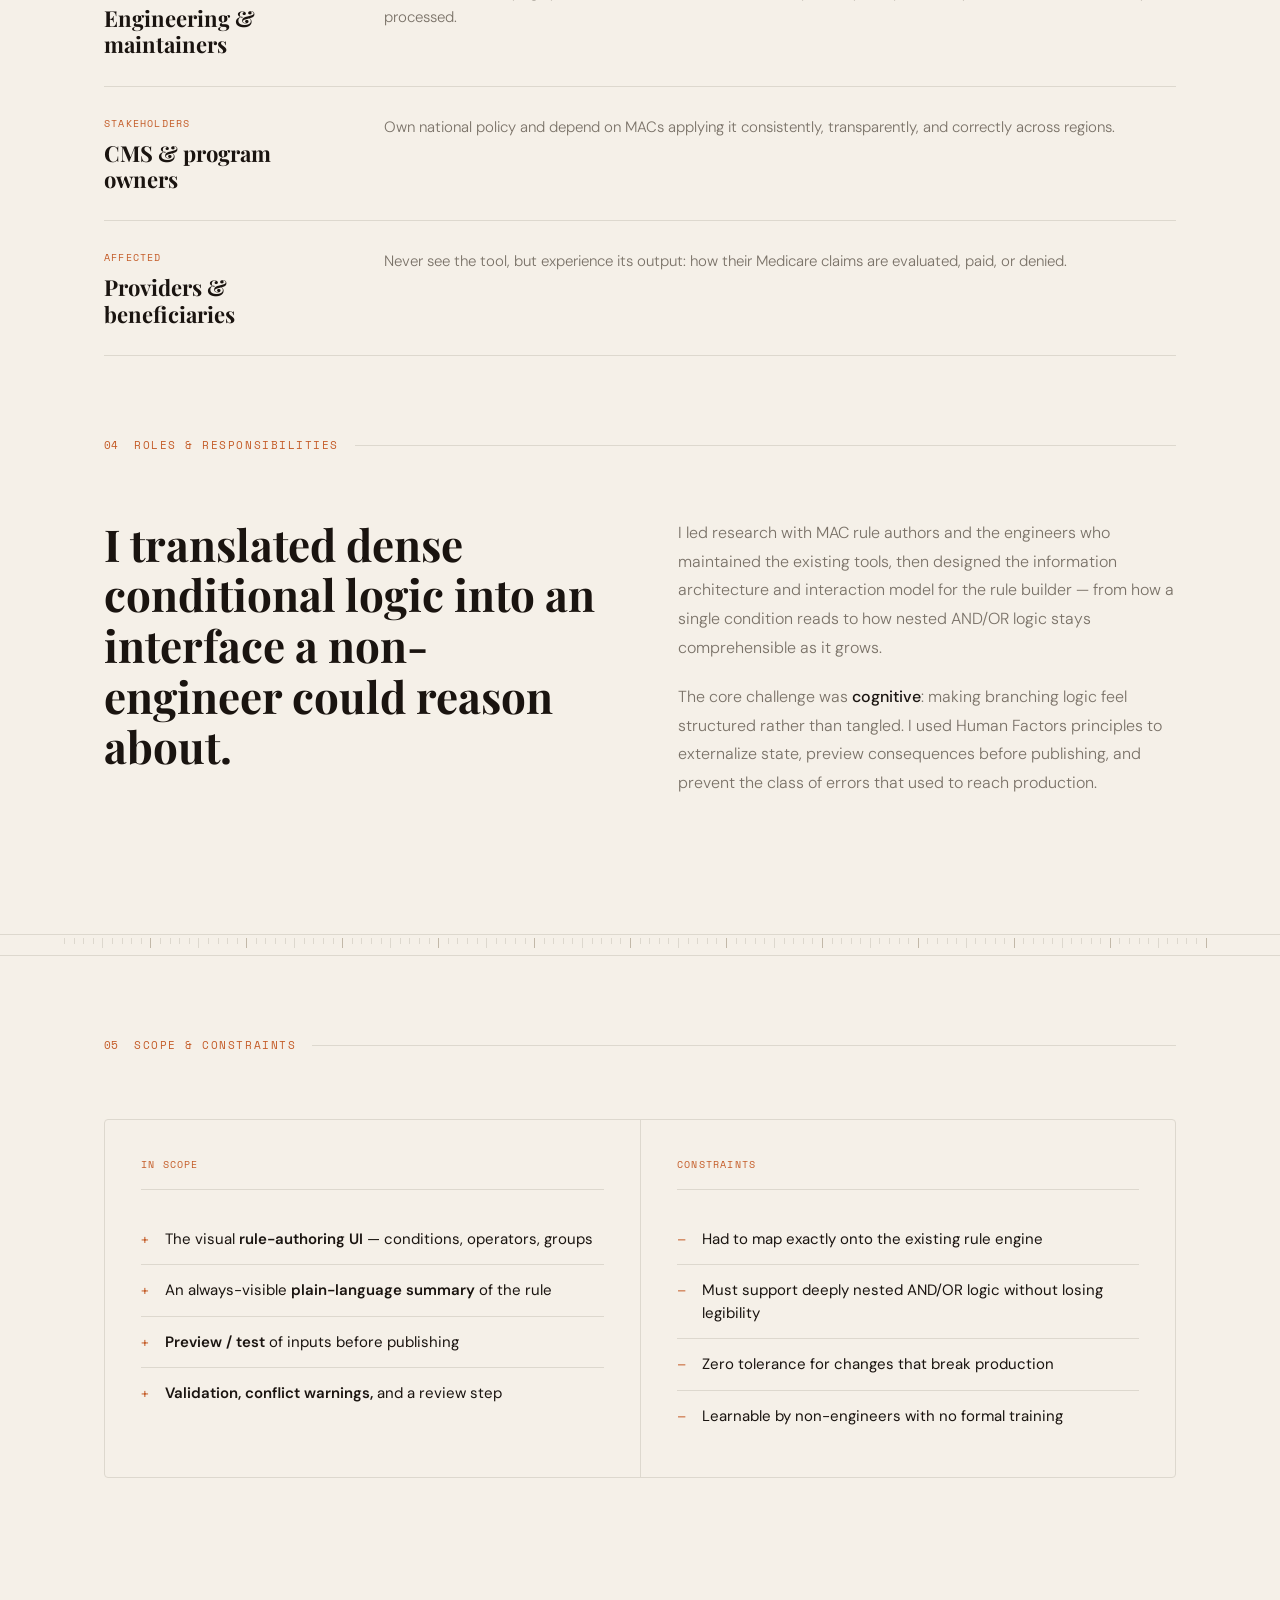
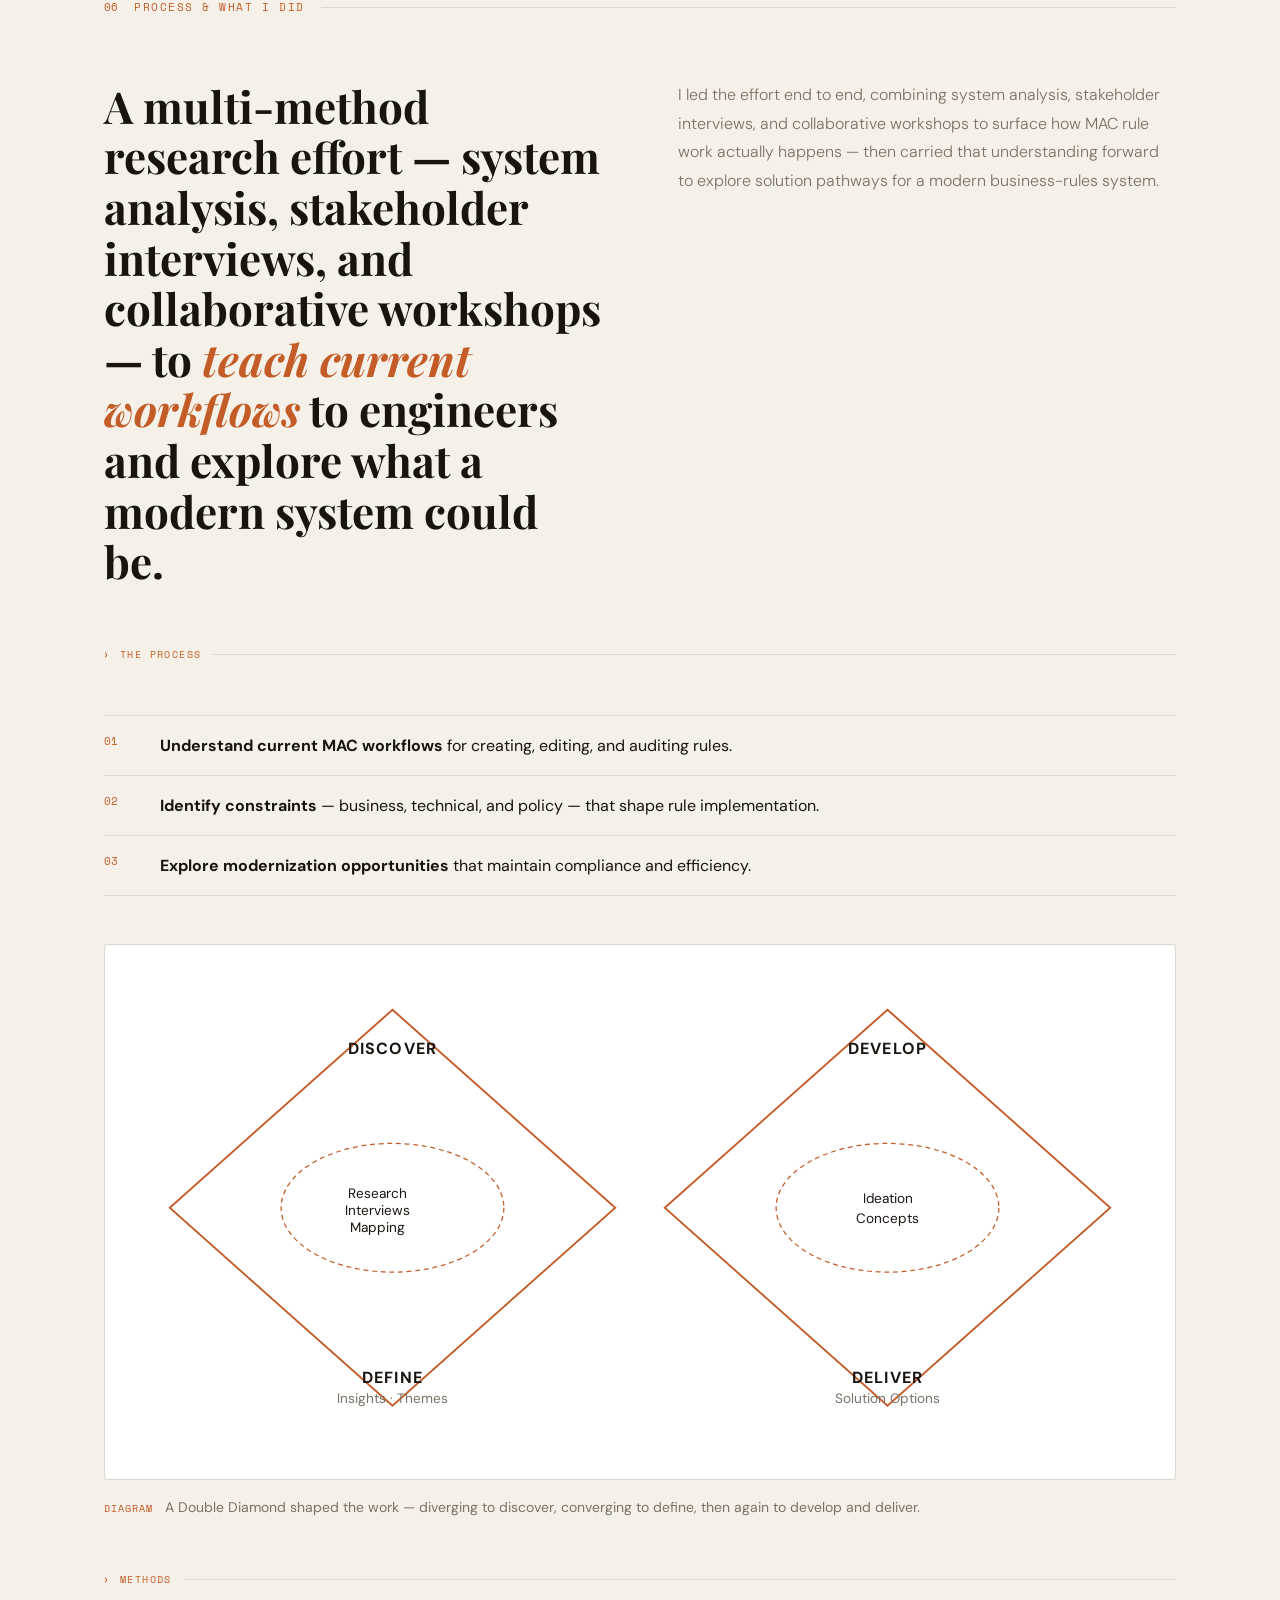
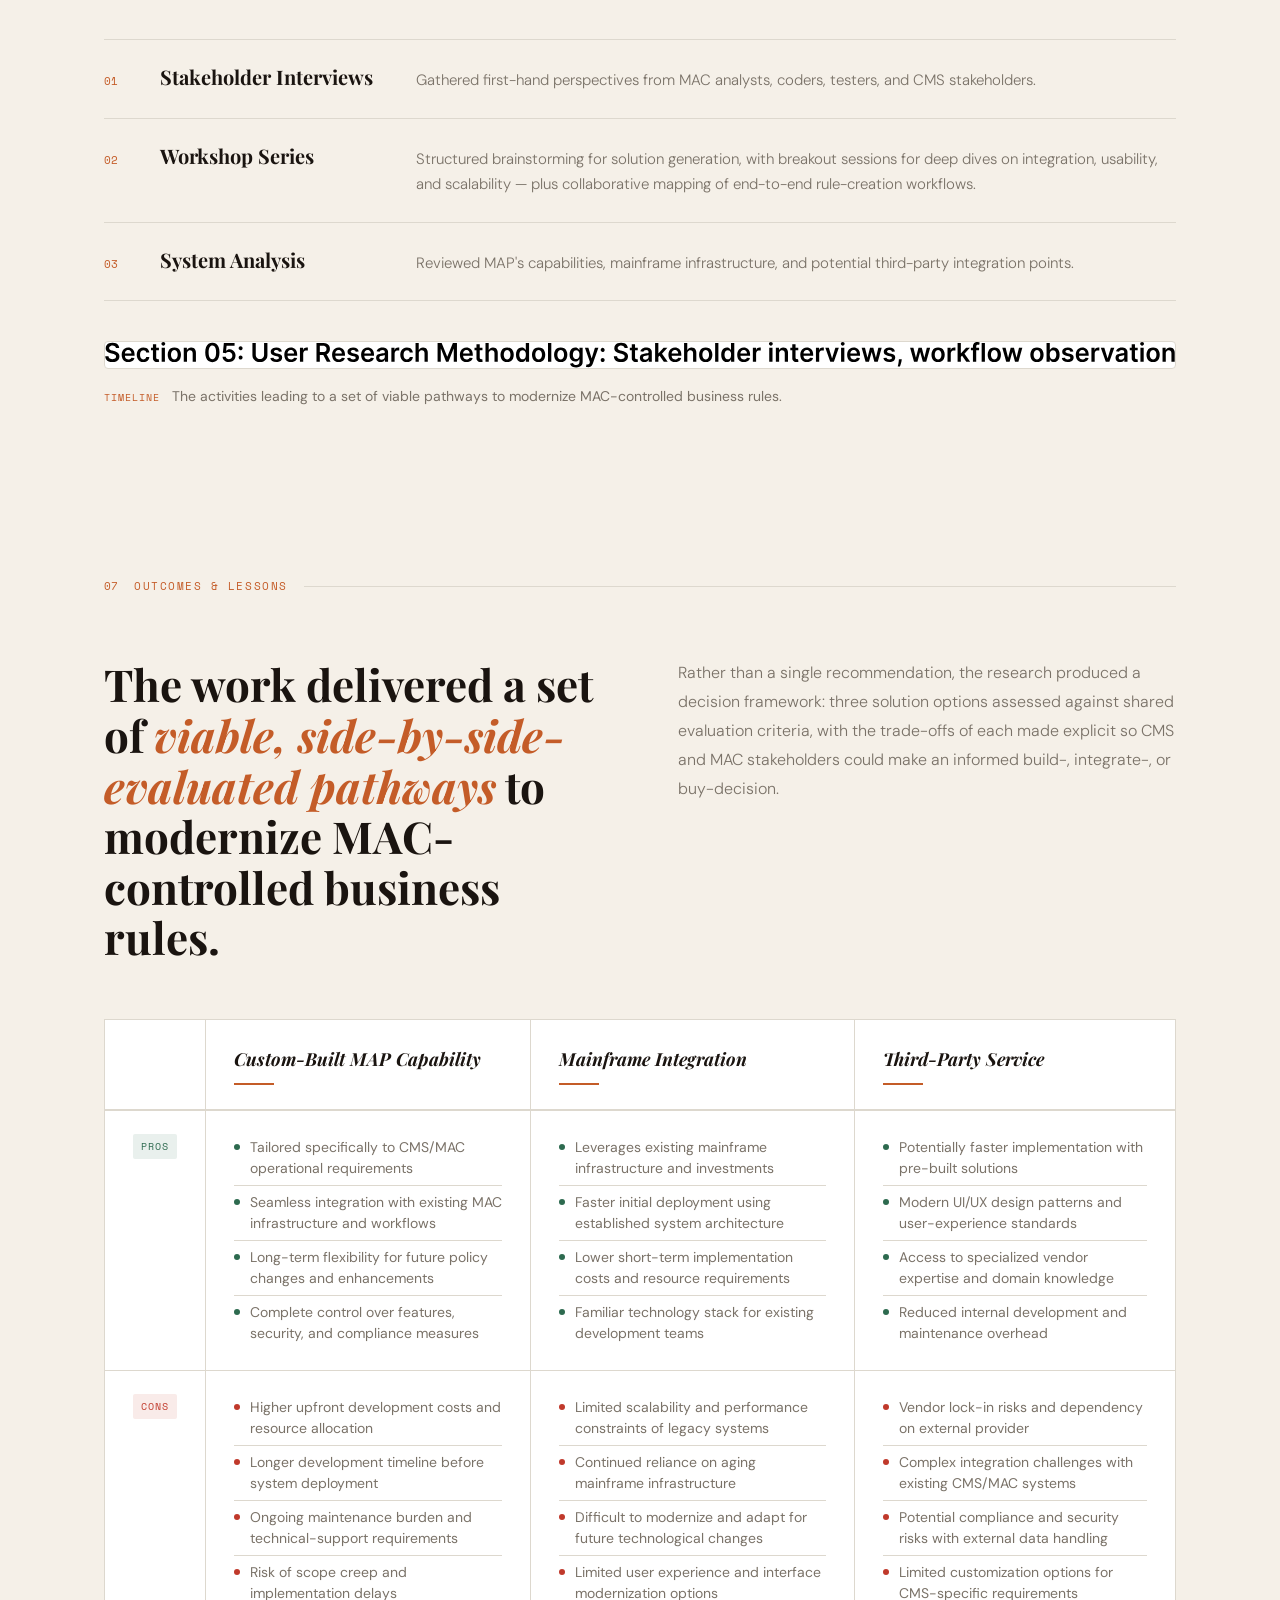
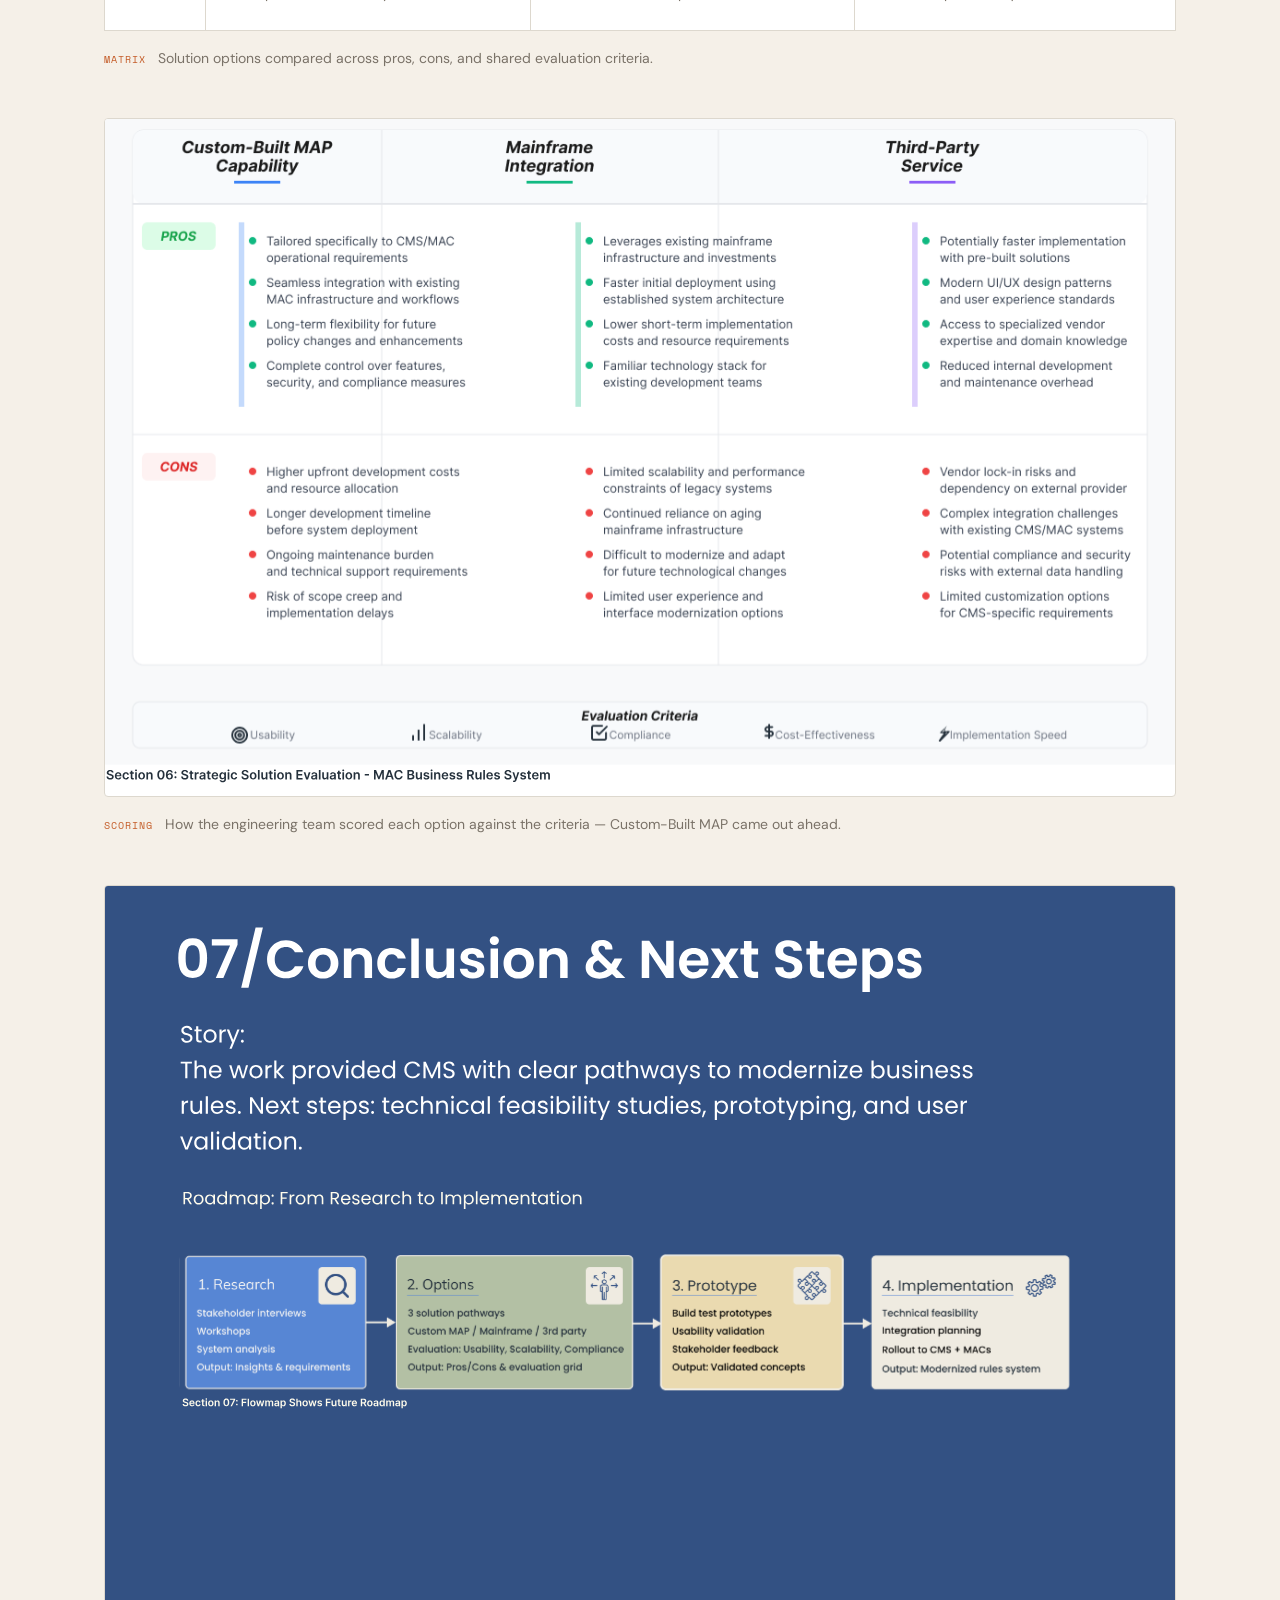
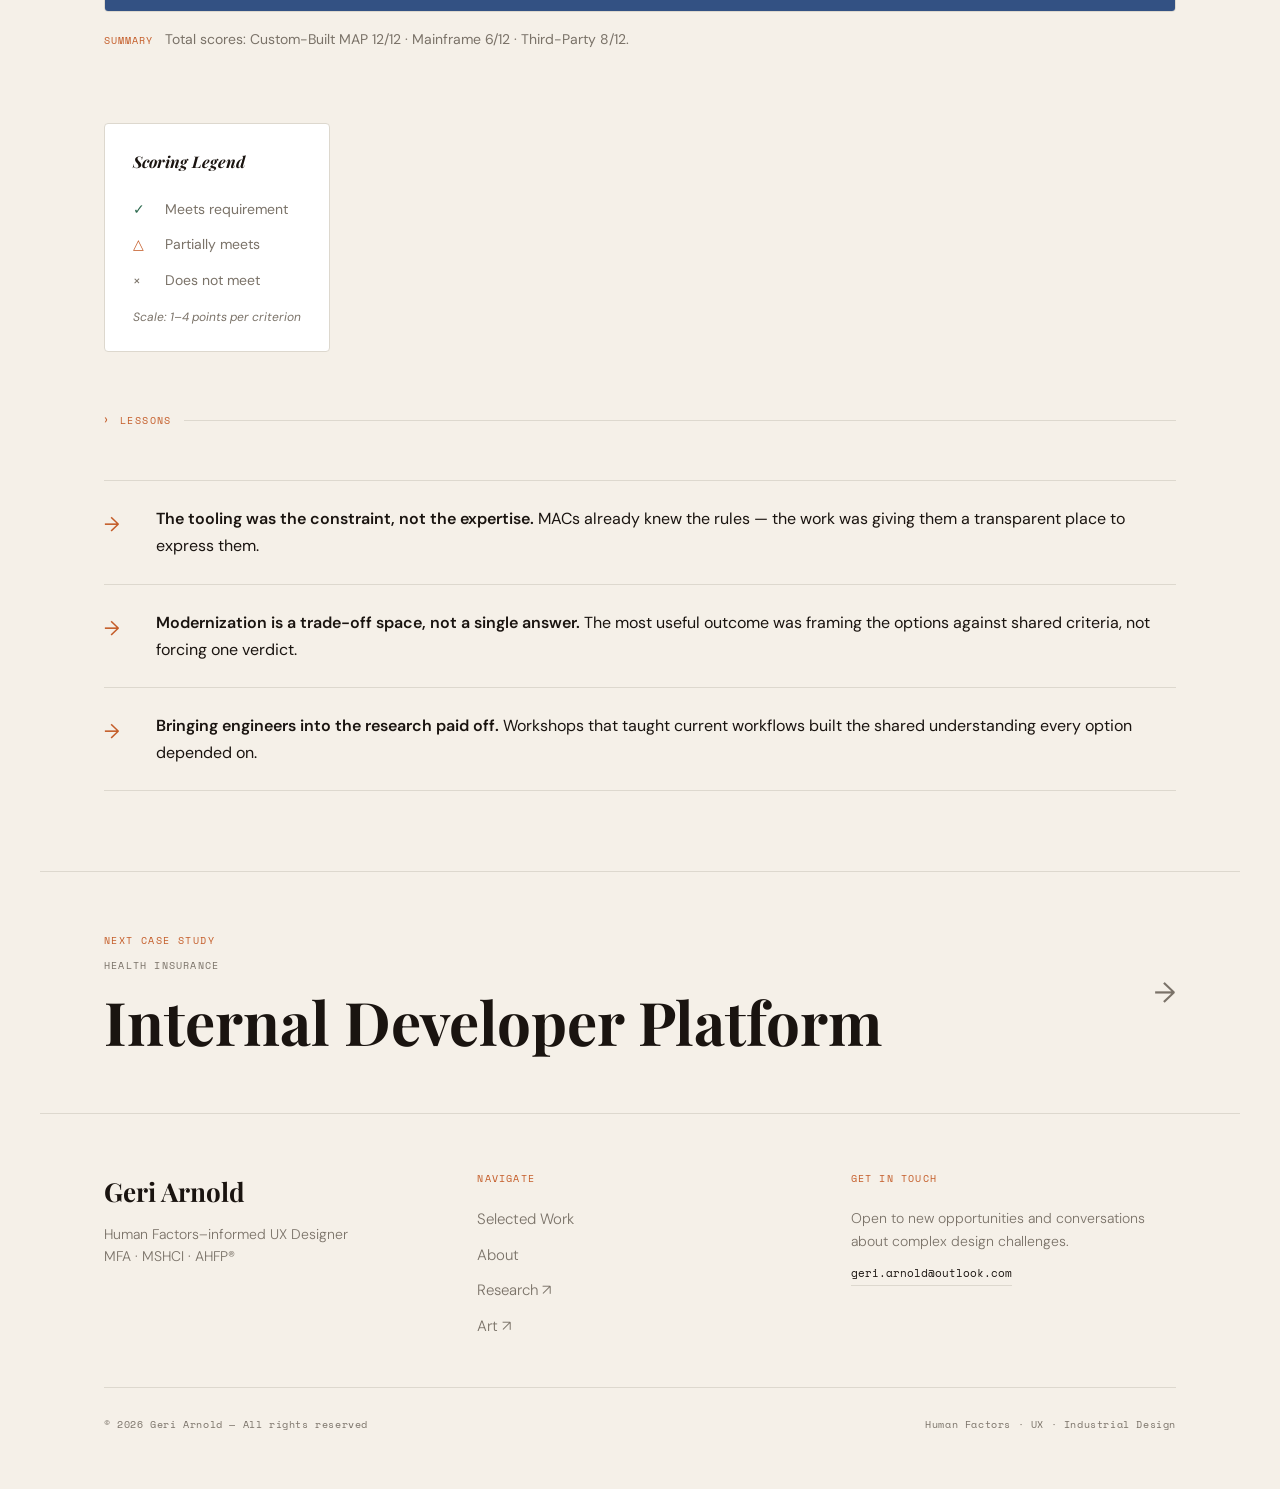
==== commit 0efdc9b7: "Add CMS Business Rules case study with diagrams" ====
--- a/CMS_BusinessRules_CaseStudy.html
+++ b/CMS_BusinessRules_CaseStudy.html
@@ -3,291 +3,324 @@
 <head>
 <meta charset="UTF-8">
 <meta name="viewport" content="width=device-width, initial-scale=1.0">
-<title>CMS Business Rules Redesign — Geri Arnold</title>
+<title>CMS Business Rules — Geri Arnold</title>
 <link rel="preconnect" href="https://fonts.googleapis.com">
-<link href="https://fonts.googleapis.com/css2?family=Playfair+Display:ital,wght@0,400;0,700;1,400&family=DM+Sans:wght@300;400;500&family=Space+Mono:wght@400;700display=swap" rel="stylesheet">
+<link href="https://fonts.googleapis.com/css2?family=Playfair+Display:ital,wght@0,400;0,600;0,700;1,400;1,700&family=DM+Sans:wght@300;400;500&family=Space+Mono:wght@400;700&display=swap" rel="stylesheet">
 <style>
   :root {
-    --blue: #1A4A7A;
-    --blue-light: #EDF3FA;
-    --dark: #141820;
-    --mid: #4A5568;
-    --light: #F5F7FA;
-    --white: #FFFFFF;
-    --border: #DDE4EE;
-    --green: #2A6B3C;
-    --amber: #B45309;
+    --bg:      #F5F0E8;
+    --bg-2:    #EDEAE2;
+    --dark:    #1A1410;
+    --mid:     #7A7268;
+    --light:   #F5F0E8;
+    --white:   #FFFFFF;
+    --border:  #DDD8CE;
+    --orange:  #C45C28;
+    --orange-light: #F5EDE6;
+    --green:   #2D6A4F;
+    --red:     #C0392B;
+    --serif:   'Playfair Display', Georgia, serif;
+    --sans:    'DM Sans', system-ui, sans-serif;
+    --mono:    'Space Mono', monospace;
+    --max-w:   1200px;
+    --gutter:  clamp(24px, 5vw, 80px);
   }
   *, *::before, *::after { box-sizing: border-box; margin: 0; padding: 0; }
   html { scroll-behavior: smooth; }
   body {
-    font-family: 'DM Sans', sans-serif;
-    background: var(--light);
+    font-family: var(--sans);
+    background: var(--bg);
     color: var(--dark);
     font-size: 16px;
     line-height: 1.7;
+    overflow-x: hidden;
   }
 
+  /* ── NAV ── */
   nav {
     position: fixed; top: 0; left: 0; right: 0; z-index: 100;
-    background: rgba(245,247,250,0.95);
-    backdrop-filter: blur(8px);
-    border-bottom: 1px solid var(--border);
-    padding: 16px 48px;
-    display: flex; justify-content: space-between; align-items: center;
+    display: flex; align-items: center; justify-content: space-between;
+    padding: 20px var(--gutter);
+    background: rgba(245,240,232,0.95);
+    backdrop-filter: blur(12px);
+    border-bottom: 1px solid transparent;
+    transition: border-color 0.3s;
   }
-.nav-logo {
-    font-family: 'Space Mono', monospace;
-    font-size: 13px; font-weight: 700; letter-spacing: 0.05em;
-    color: var(--dark); text-decoration: none;
-  }
+  nav.scrolled { border-bottom-color: var(--border); }
+  .nav-logo { font-family: var(--mono); font-size: 13px; font-weight: 700; letter-spacing: 0.05em; color: var(--dark); text-decoration: none; }
   .nav-logo span { color: var(--orange); }
   .nav-links { display: flex; gap: 36px; list-style: none; }
-  .nav-links > li > a {
-    font-family: 'Space Mono', monospace;
-    font-size: 11px; letter-spacing: 0.08em; text-transform: uppercase;
-    color: var(--mid); text-decoration: none; transition: color 0.2s;
-    position: relative;
-  }
-  .nav-links > li > a::after {
-    content: ''; position: absolute;
-    bottom: -2px; left: 0; right: 0;
-    height: 1px; background: var(--orange);
-    transform: scaleX(0); transform-origin: left; transition: transform 0.25s;
-  }
+  .nav-links > li > a { font-family: var(--mono); font-size: 11px; letter-spacing: 0.1em; text-transform: uppercase; color: var(--mid); text-decoration: none; transition: color 0.2s; position: relative; }
+  .nav-links > li > a::after { content: ''; position: absolute; bottom: -2px; left: 0; right: 0; height: 1px; background: var(--orange); transform: scaleX(0); transform-origin: left; transition: transform 0.25s; }
   .nav-links > li > a:hover { color: var(--dark); }
   .nav-links > li > a:hover::after { transform: scaleX(1); }
   .nav-dropdown { position: relative; }
-  .nav-dropdown-menu {
-    position: absolute; top: calc(100% + 16px); left: 50%;
-    transform: translateX(-50%);
-    background: var(--white); border: 1px solid var(--border);
-    border-radius: 6px; padding: 8px 0; min-width: 260px;
-    opacity: 0; visibility: hidden;
-    transition: opacity 0.2s, visibility 0.2s;
-    box-shadow: 0 8px 24px rgba(0,0,0,0.08); z-index: 200;
+  .nav-dropdown-menu { position: absolute; top: calc(100% + 16px); left: 50%; transform: translateX(-50%); background: var(--white); border: 1px solid var(--border); border-radius: 6px; padding: 8px 0; min-width: 260px; opacity: 0; visibility: hidden; transition: opacity 0.2s, visibility 0.2s; box-shadow: 0 8px 24px rgba(0,0,0,0.08); z-index: 200; }
+  .nav-dropdown:hover .nav-dropdown-menu { opacity: 1; visibility: visible; }
+  .nav-dropdown-menu a { display: block; padding: 10px 16px; font-family: var(--mono); font-size: 11px; letter-spacing: 0.06em; text-transform: uppercase; color: var(--mid); text-decoration: none; transition: color 0.15s, background 0.15s; }
+  .nav-dropdown-menu a:hover { color: var(--orange); background: var(--orange-light); }
+  .nav-dropdown-menu a.nav-active { color: var(--orange); }
+  @media (max-width: 768px) { .nav-links { display: none; } }
+
+  /* ── HERO ── */
+  .hero {
+    max-width: var(--max-w); margin: 0 auto;
+    padding: 160px var(--gutter) 80px;
+    display: grid; grid-template-columns: 1fr 1fr;
+    gap: clamp(40px, 6vw, 120px); align-items: start;
   }
-  .nav-dropdown:hover .nav-dropdown-menu { opacity: 1; visibility: visible; }
-  .nav-dropdown-menu a {
-    display: block; padding: 10px 16px;
-    font-family: 'Space Mono', monospace;
-    font-size: 11px; letter-spacing: 0.06em; text-transform: uppercase;
-    color: var(--mid); text-decoration: none;
-    transition: color 0.15s, background 0.15s;
+  .hero-eyebrow { font-family: var(--mono); font-size: 10px; letter-spacing: 0.14em; text-transform: uppercase; color: var(--orange); margin-bottom: 28px; display: flex; align-items: center; gap: 10px; }
+  .hero-eyebrow::before { content: ''; display: block; width: 28px; height: 1px; background: var(--orange); }
+  .hero h1 { font-family: var(--serif); font-size: clamp(52px, 7vw, 88px); line-height: 1.0; color: var(--dark); margin-bottom: 28px; font-weight: 700; }
+  .hero h1 em { font-style: italic; color: var(--orange); }
+  .hero-sub { font-size: 17px; font-weight: 300; line-height: 1.7; color: var(--mid); }
+  .hero-sub strong { color: var(--dark); font-weight: 500; }
+  .hero-right { padding-top: 160px; }
+  .hero-flow-card { border: 1px dashed var(--border); border-radius: 4px; padding: 16px 24px; display: inline-block; font-size: 13px; color: var(--mid); position: relative; }
+  .hero-flow-card::before { content: '→'; position: absolute; left: -24px; top: 50%; transform: translateY(-50%); color: var(--border); font-size: 16px; }
+
+  /* ── META ROW ── */
+  .meta-row {
+    border-top: 1px solid var(--border); border-bottom: 1px solid var(--border);
+    display: grid; grid-template-columns: repeat(4, 1fr);
+    max-width: var(--max-w); margin: 0 auto;
   }
-  .nav-dropdown-menu a:hover { color: var(--orange); background: var(--orange-light); }
-  .nav-dropdown-menu a.nav-active { color: var(--orange); }  .nav-back { font-size: 13px; color: var(--mid); text-decoration: none; letter-spacing: 0.05em; }
-  .nav-back:hover { color: var(--blue); }
-
-  .hero {
-    padding: 140px 48px 80px;
-    max-width: 1100px; margin: 0 auto;
+  .meta-item { padding: 28px var(--gutter); border-right: 1px solid var(--border); }
+  .meta-item:last-child { border-right: none; }
+  .meta-label { font-family: var(--mono); font-size: 10px; letter-spacing: 0.12em; text-transform: uppercase; color: var(--orange); margin-bottom: 8px; }
+  .meta-value { font-size: 15px; color: var(--dark); line-height: 1.4; }
+
+  /* ── RULER STRIP ── */
+  .ruler {
+    width: 100%; height: 22px; overflow: hidden;
+    border-top: 1px solid var(--border); border-bottom: 1px solid var(--border);
+    display: flex; align-items: flex-start; padding: 3px var(--gutter) 0;
+    background: var(--bg);
   }
-  .hero-tag {
-    display: inline-block;
-    font-size: 11px; letter-spacing: 0.12em; text-transform: uppercase;
-    color: var(--blue); border: 1px solid var(--blue);
-    padding: 4px 12px; border-radius: 2px; margin-bottom: 32px;
+  .ruler-inner { display: flex; gap: 0; width: 100%; }
+  .ruler-tick { flex: 1; border-left: 1px solid var(--border); height: 6px; }
+  .ruler-tick:nth-child(10n) { height: 14px; border-left-color: #C2B8A8; }
+  .ruler-tick:nth-child(5n) { height: 10px; }
+
+  /* ── SECTION ── */
+  .cs-section { max-width: var(--max-w); margin: 0 auto; padding: 80px var(--gutter); }
+  .cs-section + .cs-section { padding-top: 40px; }
+
+  /* Section header with number + label + rule */
+  .section-head { display: flex; align-items: center; gap: 16px; margin-bottom: 64px; }
+  .section-num { font-family: var(--mono); font-size: 11px; color: var(--orange); flex-shrink: 0; }
+  .section-tag { font-family: var(--mono); font-size: 11px; letter-spacing: 0.14em; text-transform: uppercase; color: var(--orange); flex-shrink: 0; }
+  .section-rule { flex: 1; height: 1px; background: var(--border); }
+
+  /* Sub-label with arrow */
+  .sub-label { display: flex; align-items: center; gap: 12px; margin-bottom: 48px; }
+  .sub-label-arrow { color: var(--orange); font-size: 14px; }
+  .sub-label-text { font-family: var(--mono); font-size: 10px; letter-spacing: 0.14em; text-transform: uppercase; color: var(--orange); }
+  .sub-label-rule { flex: 1; height: 1px; background: var(--border); }
+
+  /* Split layout: large serif headline left, body text right */
+  .split { display: grid; grid-template-columns: 1fr 1fr; gap: clamp(40px, 6vw, 100px); align-items: start; margin-bottom: 56px; }
+  .split h2 { font-family: var(--serif); font-size: clamp(28px, 3.5vw, 44px); line-height: 1.15; color: var(--dark); font-weight: 700; }
+  .split h2 em { font-style: italic; color: var(--orange); }
+  .split-body p { font-size: 16px; color: var(--mid); line-height: 1.8; margin-bottom: 20px; font-weight: 300; }
+  .split-body p strong { color: var(--dark); font-weight: 500; }
+  .split-body p:last-child { margin-bottom: 0; }
+
+  /* Diagram image */
+  .diagram-wrap { border: 1px solid var(--border); border-radius: 4px; overflow: hidden; margin-bottom: 16px; background: var(--white); }
+  .diagram-wrap img { width: 100%; display: block; }
+  .diagram-caption { display: flex; align-items: baseline; gap: 12px; font-size: 14px; color: var(--mid); margin-bottom: 48px; }
+  .diagram-label { font-family: var(--mono); font-size: 10px; letter-spacing: 0.1em; text-transform: uppercase; color: var(--orange); flex-shrink: 0; }
+
+  /* ── PROBLEM ITEMS ── */
+  .problem-list { margin-top: 40px; }
+  .problem-item { display: grid; grid-template-columns: 40px 1fr; gap: 16px; align-items: baseline; padding: 20px 0; border-bottom: 1px solid var(--border); }
+  .problem-item:first-child { border-top: 1px solid var(--border); }
+  .problem-num { font-family: var(--mono); font-size: 11px; color: var(--orange); }
+  .problem-text { font-size: 16px; color: var(--dark); line-height: 1.6; }
+  .problem-text strong { font-weight: 600; }
+
+  /* ── DARK PULLQUOTE BLOCK ── */
+  .dark-block {
+    background: var(--dark); color: var(--white);
+    margin: 0 var(--gutter);
+    padding: clamp(48px, 6vw, 80px) clamp(40px, 6vw, 80px);
+    display: grid; grid-template-columns: 200px 1fr;
+    gap: clamp(40px, 6vw, 80px); align-items: center;
+    max-width: calc(var(--max-w) - 0px);
+    margin: 0 auto;
   }
-  .hero h1 {
-    font-family: 'Playfair Display', serif;
-    font-size: clamp(34px, 5vw, 60px);
-    line-height: 1.1; color: var(--dark);
-    max-width: 820px; margin-bottom: 24px;
-  }
-  .hero h1 em { font-style: italic; color: var(--blue); }
-  .hero-sub {
-    font-size: 18px; color: var(--mid);
-    max-width: 600px; line-height: 1.6; margin-bottom: 56px;
-  }
-
-  .metrics {
-    display: grid; grid-template-columns: repeat(4, 1fr);
-    gap: 1px; background: var(--border);
-    border: 1px solid var(--border); border-radius: 8px; overflow: hidden;
-    max-width: 1000px;
-  }
-  .metric { background: var(--white); padding: 28px 24px; text-align: center; }
-  .metric-number {
-    font-family: 'Playfair Display', serif; font-size: 38px;
-    color: var(--blue); line-height: 1; margin-bottom: 6px;
-  }
-  .metric-label { font-size: 12px; color: var(--mid); letter-spacing: 0.04em; }
-
-  .meta-row {
-    display: flex; gap: 48px; flex-wrap: wrap;
-    padding: 40px 48px; max-width: 1100px; margin: 0 auto;
-    border-bottom: 1px solid var(--border);
-  }
-  .meta-item label { font-size: 11px; text-transform: uppercase; letter-spacing: 0.1em; color: var(--mid); display: block; margin-bottom: 4px; }
-  .meta-item span { font-size: 14px; color: var(--dark); }
-
-  .section {
-    max-width: 1100px; margin: 0 auto;
-    padding: 80px 48px;
-    border-bottom: 1px solid var(--border);
-  }
-  .section:last-child { border-bottom: none; }
-  .section-number {
-    font-size: 11px; letter-spacing: 0.12em; text-transform: uppercase;
-    color: var(--blue); margin-bottom: 16px; display: block;
-  }
-  .section h2 {
-    font-family: 'Playfair Display', serif;
-    font-size: clamp(26px, 3vw, 38px);
-    color: var(--dark); margin-bottom: 32px; line-height: 1.2;
-  }
-  .section p {
-    font-size: 16px; color: var(--mid);
-    max-width: 680px; margin-bottom: 20px;
-  }
-
-  /* PROBLEM STATEMENT */
-  .problem-block {
-    display: grid; grid-template-columns: 1fr 1fr 1fr; gap: 1px;
-    background: var(--border); border-radius: 8px; overflow: hidden;
-    margin-top: 40px;
-  }
-  .pb-col { background: var(--white); padding: 28px 24px; }
-  .pb-col label { font-size: 11px; text-transform: uppercase; letter-spacing: 0.1em; color: var(--blue); display: block; margin-bottom: 12px; font-weight: 500; }
-  .pb-col p { font-size: 14px; color: var(--mid); max-width: none; margin: 0; line-height: 1.6; }
-
-  /* PROCESS */
-  .process-steps {
-    display: flex; gap: 0; margin-top: 40px;
-  }
-  .step {
-    flex: 1; background: var(--white);
-    border: 1px solid var(--border); border-right: none;
-    padding: 20px 16px;
-  }
-  .step:last-child { border-right: 1px solid var(--border); border-radius: 0 8px 8px 0; }
-  .step:first-child { border-radius: 8px 0 0 8px; }
-  .step-phase { font-size: 10px; text-transform: uppercase; letter-spacing: 0.1em; color: var(--blue); font-weight: 500; margin-bottom: 8px; display: block; }
-  .step h3 { font-size: 13px; font-weight: 500; color: var(--dark); margin-bottom: 8px; }
-  .step ul { font-size: 12px; color: var(--mid); padding-left: 14px; line-height: 1.9; }
-
-  /* METHODS */
-  .methods-grid { display: grid; grid-template-columns: 1fr 1fr 1fr; gap: 16px; margin-top: 40px; }
-  .method-card {
-    background: var(--white); border: 1px solid var(--border);
-    border-radius: 8px; padding: 24px;
-    border-top: 3px solid var(--blue);
-  }
-  .method-card h3 { font-size: 15px; font-weight: 500; color: var(--dark); margin-bottom: 10px; }
-  .method-card p { font-size: 13px; color: var(--mid); max-width: none; margin: 0; line-height: 1.6; }
-
-  /* WORKSHOP */
-  .workshop-flow {
-    display: grid; grid-template-columns: repeat(3, 1fr); gap: 16px;
-    margin-top: 40px;
-  }
-  .wf-card {
-    background: var(--white); border: 1px solid var(--border);
-    border-radius: 8px; padding: 24px; position: relative;
-  }
-  .wf-card .wf-num {
-    width: 32px; height: 32px; border-radius: 50%;
-    background: var(--blue-light); color: var(--blue);
-    display: flex; align-items: center; justify-content: center;
-    font-size: 13px; font-weight: 500; margin-bottom: 14px;
-  }
-  .wf-card h3 { font-size: 14px; font-weight: 500; color: var(--dark); margin-bottom: 8px; }
-  .wf-card p { font-size: 13px; color: var(--mid); max-width: none; margin: 0; }
-
-  /* ARTIFACT */
-  .artifact {
-    background: var(--blue-light);
-    border-left: 3px solid var(--blue);
-    border-radius: 0 8px 8px 0;
-    padding: 20px 24px; margin: 24px 0;
-    font-size: 14px; color: var(--dark);
-  }
-  .artifact strong { color: var(--blue); }
-
-  /* TWO COL */
-  .two-col { display: grid; grid-template-columns: 1fr 1fr; gap: 48px; align-items: start; margin-top: 40px; }
-  .two-col-text h3 { font-family: 'Playfair Display', serif; font-size: 22px; margin-bottom: 16px; }
-  .two-col-text p { font-size: 15px; color: var(--mid); margin-bottom: 12px; }
-
-  /* DELIVERABLES */
-  .deliverables-grid { display: grid; grid-template-columns: 1fr 1fr 1fr; gap: 12px; margin-top: 32px; }
-  .del-item {
-    background: var(--white); border: 1px solid var(--border);
-    border-radius: 6px; padding: 14px 16px;
-    font-size: 13px; color: var(--mid);
-    display: flex; align-items: center; gap: 10px;
-  }
-  .del-item::before {
-    content: '';
-    width: 6px; height: 6px; border-radius: 50%;
-    background: var(--blue); flex-shrink: 0;
-  }
-
-  /* SOLUTIONS */
-  .solutions { display: grid; grid-template-columns: 1fr 1fr 1fr; gap: 16px; margin-top: 40px; }
-  .solution-card {
-    background: var(--white); border: 1px solid var(--border);
-    border-radius: 8px; padding: 28px 24px;
-  }
-  .solution-card .sol-num {
-    font-family: 'Playfair Display', serif; font-size: 36px;
-    color: var(--border); line-height: 1; margin-bottom: 12px;
-  }
-  .solution-card h3 { font-size: 15px; font-weight: 500; color: var(--dark); margin-bottom: 10px; }
-  .solution-card p { font-size: 13px; color: var(--mid); max-width: none; margin: 0; }
-
-  /* OUTCOME */
-  .outcome-block {
-    background: var(--white); border: 1px solid var(--border);
-    border-radius: 8px; padding: 40px; margin-top: 40px;
-  }
-  .outcome-block h3 { font-family: 'Playfair Display', serif; font-size: 24px; margin-bottom: 16px; }
-  .outcome-block p { font-size: 15px; color: var(--mid); margin-bottom: 12px; max-width: 680px; }
-  .outcome-tags { display: flex; flex-wrap: wrap; gap: 8px; margin-top: 20px; }
-  .tag {
-    background: var(--blue-light); color: var(--blue);
-    font-size: 12px; padding: 4px 12px; border-radius: 20px;
-    border: 1px solid #BDD0E8;
-  }
-
-  /* HONEST NOTE */
-  .honest-note {
-    background: #FFFBEB; border-left: 3px solid var(--amber);
-    border-radius: 0 8px 8px 0; padding: 20px 24px;
-    margin-top: 24px; font-size: 14px; color: var(--dark);
-  }
-  .honest-note strong { color: var(--amber); }
-
-  /* PULLQUOTE */
-  .pullquote {
-    border-left: 3px solid var(--blue); padding: 24px 32px; margin: 40px 0;
-    font-family: 'Playfair Display', serif;
-    font-size: 22px; font-style: italic; color: var(--dark); line-height: 1.5;
-    background: var(--white); border-radius: 0 8px 8px 0;
-  }
-
-  .fade-up {
-    opacity: 0; transform: translateY(24px);
-    transition: opacity 0.6s ease, transform 0.6s ease;
-  }
+  .dark-block-label { font-family: var(--mono); font-size: 10px; letter-spacing: 0.14em; text-transform: uppercase; color: var(--orange); }
+  .dark-quote { font-family: var(--serif); font-size: clamp(22px, 2.8vw, 36px); line-height: 1.3; font-style: italic; color: var(--white); }
+  .dark-quote em { font-style: normal; color: var(--orange); }
+  .dark-quote strong { font-style: normal; color: var(--white); }
+
+  /* ── USER ROWS ── */
+  .user-rows { margin-top: 40px; }
+  .user-row { display: grid; grid-template-columns: 240px 1fr; gap: 40px; padding: 28px 0; border-bottom: 1px solid var(--border); align-items: start; }
+  .user-row:first-child { border-top: 1px solid var(--border); }
+  .user-role-label { font-family: var(--mono); font-size: 10px; letter-spacing: 0.12em; text-transform: uppercase; color: var(--orange); margin-bottom: 8px; }
+  .user-role-name { font-family: var(--serif); font-size: 22px; font-weight: 700; color: var(--dark); line-height: 1.2; }
+  .user-role-desc { font-size: 15px; color: var(--mid); font-weight: 300; line-height: 1.7; }
+
+  /* ── SCOPE & CONSTRAINTS BOX ── */
+  .scope-box { border: 1px solid var(--border); border-radius: 4px; display: grid; grid-template-columns: 1fr 1fr; margin-top: 40px; overflow: hidden; }
+  .scope-col { padding: 36px; }
+  .scope-col + .scope-col { border-left: 1px solid var(--border); }
+  .scope-col-label { font-family: var(--mono); font-size: 10px; letter-spacing: 0.12em; text-transform: uppercase; color: var(--orange); margin-bottom: 24px; padding-bottom: 16px; border-bottom: 1px solid var(--border); }
+  .scope-item { display: flex; align-items: baseline; gap: 16px; padding: 14px 0; border-bottom: 1px solid var(--border); font-size: 15px; color: var(--dark); line-height: 1.5; }
+  .scope-item:last-child { border-bottom: none; }
+  .scope-plus { color: var(--orange); font-size: 14px; flex-shrink: 0; }
+  .scope-minus { color: var(--orange); font-size: 14px; flex-shrink: 0; }
+  .scope-item strong { font-weight: 600; }
+
+  /* ── PROCESS GOALS ── */
+  .process-goals { margin: 40px 0; }
+  .process-goal { display: grid; grid-template-columns: 40px 1fr; gap: 16px; padding: 16px 0; border-bottom: 1px solid var(--border); font-size: 16px; color: var(--dark); }
+  .process-goal:first-child { border-top: 1px solid var(--border); }
+  .process-goal-num { font-family: var(--mono); font-size: 11px; color: var(--orange); }
+
+  /* ── DOUBLE DIAMOND ── */
+  .double-diamond-wrap { border: 1px solid var(--border); background: var(--white); border-radius: 4px; padding: 40px; margin-bottom: 16px; }
+
+  /* ── METHODS ── */
+  .methods { margin-top: 40px; }
+  .method-item { display: grid; grid-template-columns: 40px 240px 1fr; gap: 16px; align-items: baseline; padding: 24px 0; border-bottom: 1px solid var(--border); }
+  .method-item:first-child { border-top: 1px solid var(--border); }
+  .method-num { font-family: var(--mono); font-size: 11px; color: var(--orange); }
+  .method-name { font-family: var(--serif); font-size: 20px; font-weight: 700; color: var(--dark); line-height: 1.3; }
+  .method-desc { font-size: 15px; color: var(--mid); font-weight: 300; line-height: 1.7; }
+
+  /* ── COMPARISON TABLE ── */
+  .comparison-intro { margin-top: 40px; }
+  .comparison-intro p { font-size: 16px; color: var(--mid); max-width: 720px; margin-bottom: 16px; font-weight: 300; }
+
+  .comparison-table { width: 100%; border-collapse: collapse; margin-top: 32px; border: 1px solid var(--border); }
+  .comparison-table th { padding: 24px 28px; text-align: left; border-bottom: 2px solid var(--border); border-right: 1px solid var(--border); background: var(--white); }
+  .comparison-table th:last-child { border-right: none; }
+  .comparison-table th.col-head { font-family: var(--serif); font-size: 18px; font-style: italic; font-weight: 700; color: var(--dark); }
+  .col-underline { display: block; width: 40px; height: 2px; background: var(--orange); margin-top: 8px; }
+  .comparison-table td { padding: 20px 28px; border-bottom: 1px solid var(--border); border-right: 1px solid var(--border); vertical-align: top; background: var(--white); }
+  .comparison-table td:last-child { border-right: none; }
+  .comparison-table tr:last-child td { border-bottom: none; }
+  .row-label { font-family: var(--mono); font-size: 10px; letter-spacing: 0.1em; text-transform: uppercase; padding: 4px 8px; border-radius: 2px; display: inline-block; }
+  .row-label.pros { background: rgba(45,106,79,0.1); color: var(--green); }
+  .row-label.cons { background: rgba(192,57,43,0.1); color: var(--red); }
+  .comp-list { list-style: none; padding: 0; }
+  .comp-list li { font-size: 14px; color: var(--mid); padding: 6px 0; border-bottom: 1px solid var(--border); line-height: 1.5; display: flex; align-items: flex-start; gap: 10px; }
+  .comp-list li:last-child { border-bottom: none; }
+  .comp-dot { width: 6px; height: 6px; border-radius: 50%; flex-shrink: 0; margin-top: 7px; }
+  .comp-dot.green { background: var(--green); }
+  .comp-dot.red { background: var(--red); }
+
+  /* Eval criteria row */
+  .eval-criteria-row { background: var(--bg) !important; padding: 24px 28px; text-align: center; }
+  .eval-criteria-title { font-family: var(--serif); font-size: 16px; font-style: italic; font-weight: 700; color: var(--dark); margin-bottom: 16px; }
+  .eval-criteria-items { display: flex; justify-content: center; gap: 28px; flex-wrap: wrap; }
+  .eval-criterion { display: flex; align-items: center; gap: 6px; font-size: 13px; color: var(--mid); }
+  .eval-criterion-icon { color: var(--orange); font-size: 14px; }
+
+  /* Scoring matrix */
+  .scoring-matrix { width: 100%; border-collapse: collapse; border: 1px solid var(--border); margin-top: 32px; }
+  .scoring-matrix th { padding: 20px 24px; border-bottom: 2px solid var(--border); border-right: 1px solid var(--border); background: var(--white); }
+  .scoring-matrix th:last-child { border-right: none; }
+  .scoring-matrix th.criteria-col { text-align: left; }
+  .scoring-matrix th.score-col { font-family: var(--serif); font-size: 16px; font-style: italic; font-weight: 700; text-align: center; color: var(--dark); }
+  .scoring-matrix td { padding: 16px 24px; border-bottom: 1px solid var(--border); border-right: 1px solid var(--border); background: var(--white); vertical-align: middle; }
+  .scoring-matrix td:last-child { border-right: none; }
+  .criteria-cell { display: flex; align-items: center; gap: 14px; }
+  .criteria-icon { font-size: 18px; color: var(--dark); flex-shrink: 0; }
+  .criteria-name { font-family: var(--serif); font-size: 16px; font-weight: 700; color: var(--dark); }
+  .criteria-sub { font-size: 12px; color: var(--mid); font-weight: 300; }
+  .score-cell { border-radius: 6px; padding: 12px 16px; text-align: center; }
+  .score-cell.excellent { background: rgba(45,106,79,0.1); }
+  .score-cell.good { background: rgba(45,106,79,0.07); }
+  .score-cell.fair { background: rgba(196,92,40,0.08); }
+  .score-cell.poor { background: rgba(192,57,43,0.08); }
+  .score-marks { font-size: 14px; margin-bottom: 4px; letter-spacing: 2px; }
+  .score-label { font-family: var(--serif); font-size: 13px; font-style: italic; }
+  .score-label.excellent { color: var(--green); }
+  .score-label.good { color: var(--green); }
+  .score-label.fair { color: var(--orange); }
+  .score-label.poor { color: var(--red); }
+  .score-bar { height: 3px; border-radius: 2px; margin-top: 6px; }
+  .score-bar.excellent { background: var(--green); width: 100%; }
+  .score-bar.good { background: var(--green); width: 75%; }
+  .score-bar.fair { background: var(--orange); width: 50%; }
+  .score-bar.poor { background: var(--red); width: 25%; }
+
+  /* Totals row */
+  .totals-row td { background: var(--bg) !important; padding: 20px 24px; text-align: center; }
+  .totals-title { font-family: var(--serif); font-size: 15px; font-style: italic; font-weight: 700; color: var(--dark); margin-bottom: 8px; }
+  .totals-scores { display: flex; justify-content: center; gap: 32px; flex-wrap: wrap; }
+  .total-item { font-family: var(--serif); font-size: 14px; font-style: italic; color: var(--dark); }
+  .total-num.best { color: var(--green); }
+  .total-num.mid { color: var(--orange); }
+
+  /* Scoring legend */
+  .scoring-legend { border: 1px solid var(--border); border-radius: 4px; padding: 24px 28px; display: inline-block; margin-top: 24px; background: var(--white); }
+  .scoring-legend h4 { font-family: var(--serif); font-size: 16px; font-weight: 700; font-style: italic; color: var(--dark); margin-bottom: 16px; }
+  .legend-item { display: flex; align-items: center; gap: 12px; padding: 6px 0; font-size: 14px; color: var(--mid); }
+  .legend-mark { font-size: 14px; width: 20px; }
+  .legend-mark.check { color: var(--green); }
+  .legend-mark.partial { color: var(--orange); }
+  .legend-mark.cross { color: var(--mid); }
+  .legend-scale { font-size: 12px; color: var(--mid); margin-top: 8px; font-style: italic; }
+
+  /* ── LESSONS ── */
+  .lessons { margin-top: 40px; }
+  .lesson { display: grid; grid-template-columns: 32px 1fr; gap: 20px; padding: 24px 0; border-bottom: 1px solid var(--border); }
+  .lesson:first-child { border-top: 1px solid var(--border); }
+  .lesson-arrow { color: var(--orange); font-size: 20px; flex-shrink: 0; padding-top: 2px; }
+  .lesson-text { font-size: 16px; color: var(--dark); line-height: 1.7; }
+  .lesson-text strong { font-weight: 600; }
+
+  /* ── NEXT CASE STUDY ── */
+  .next-cs { max-width: var(--max-w); margin: 0 auto; padding: 60px var(--gutter); border-top: 1px solid var(--border); display: grid; grid-template-columns: 1fr 80px; align-items: center; text-decoration: none; color: inherit; transition: opacity 0.2s; }
+  .next-cs:hover { opacity: 0.7; }
+  .next-cs-label { font-family: var(--mono); font-size: 10px; letter-spacing: 0.14em; text-transform: uppercase; color: var(--orange); margin-bottom: 8px; }
+  .next-cs-category { font-family: var(--mono); font-size: 10px; letter-spacing: 0.12em; text-transform: uppercase; color: var(--mid); margin-bottom: 16px; }
+  .next-cs-title { font-family: var(--serif); font-size: clamp(36px, 5vw, 60px); font-weight: 700; color: var(--dark); line-height: 1.05; }
+  .next-cs-arrow { font-size: 28px; color: var(--mid); text-align: right; }
+
+  /* ── FOOTER ── */
+  footer { border-top: 1px solid var(--border); padding: 56px var(--gutter); display: grid; grid-template-columns: 1fr 1fr 1fr; gap: 48px; max-width: var(--max-w); margin: 0 auto; }
+  .footer-name { font-family: var(--serif); font-size: 26px; font-weight: 700; color: var(--dark); margin-bottom: 8px; }
+  .footer-tag { font-size: 14px; color: var(--mid); font-weight: 300; line-height: 1.6; }
+  .footer-col-label { font-family: var(--mono); font-size: 10px; letter-spacing: 0.12em; text-transform: uppercase; color: var(--orange); margin-bottom: 20px; }
+  .footer-nav { display: flex; flex-direction: column; gap: 10px; }
+  .footer-nav a { font-size: 15px; color: var(--mid); text-decoration: none; font-weight: 300; transition: color 0.2s; }
+  .footer-nav a:hover { color: var(--dark); }
+  .footer-contact-link { font-family: var(--mono); font-size: 11px; color: var(--dark); text-decoration: none; border-bottom: 1px solid var(--border); padding-bottom: 2px; display: inline-block; margin-top: 12px; transition: border-color 0.2s; }
+  .footer-contact-link:hover { border-color: var(--dark); }
+  .footer-bottom { grid-column: 1/-1; padding-top: 28px; border-top: 1px solid var(--border); display: flex; justify-content: space-between; }
+  .footer-copy { font-family: var(--mono); font-size: 10px; color: var(--mid); letter-spacing: 0.06em; }
+
+  /* ── SCROLL ANIMATIONS ── */
+  .fade-up { opacity: 0; transform: translateY(20px); transition: opacity 0.6s ease, transform 0.6s ease; }
   .fade-up.visible { opacity: 1; transform: translateY(0); }
 
-  @media (max-width: 768px) {
+  @media (max-width: 900px) {
     nav { padding: 16px 20px; }
-    .hero, .section, .meta-row { padding-left: 20px; padding-right: 20px; }
-    .metrics, .problem-block, .methods-grid, .workshop-flow, .solutions, .deliverables-grid { grid-template-columns: 1fr; }
-    .two-col { grid-template-columns: 1fr; }
-    .process-steps { flex-direction: column; }
-    .step { border-right: 1px solid var(--border); border-bottom: none; border-radius: 0; }
-    .step:first-child { border-radius: 8px 8px 0 0; }
-    .step:last-child { border-radius: 0 0 8px 8px; border-bottom: 1px solid var(--border); }
+    .hero { grid-template-columns: 1fr; padding: 120px 24px 60px; }
+    .hero-right { display: none; }
+    .meta-row { grid-template-columns: 1fr 1fr; }
+    .meta-item:nth-child(2) { border-right: none; }
+    .split { grid-template-columns: 1fr; }
+    .dark-block { grid-template-columns: 1fr; padding: 40px 24px; }
+    .user-row { grid-template-columns: 1fr; gap: 8px; }
+    .scope-box { grid-template-columns: 1fr; }
+    .scope-col + .scope-col { border-left: none; border-top: 1px solid var(--border); }
+    .method-item { grid-template-columns: 40px 1fr; }
+    .method-desc { grid-column: 2; margin-top: -16px; }
+    .comparison-table, .scoring-matrix { font-size: 13px; }
   }
 </style>
 </head>
 <body>
 
-<<nav>
+<!-- NAV -->
+<nav id="main-nav">
   <a href="GeriArnold_Portfolio.html" class="nav-logo">GA<span>.</span></a>
   <ul class="nav-links">
     <li class="nav-dropdown">
@@ -305,249 +338,519 @@
   </ul>
 </nav>
 
+<!-- HERO -->
 <section class="hero fade-up">
-  <span class="hero-tag">Case Study · Flexion · 2022–2024</span>
-  <h1>Modernizing <em>Medicare business rules</em> for the first time in decades</h1>
-  <p class="hero-sub">Medicare Advantage Contractors (MACs) fill the gap between CMS federal policy and real-world claims. They manage those rules in mainframe-bound, high-friction legacy systems. I led a multi-method research engagement to map the current state and produce three viable modernization pathways.</p>
-  <div class="metrics">
-    <div class="metric">
-      <div class="metric-number">5+</div>
-      <div class="metric-label">Stakeholder roles interviewed</div>
-    </div>
-    <div class="metric">
-      <div class="metric-number">6</div>
-      <div class="metric-label">Workshop breakout groups</div>
-    </div>
-    <div class="metric">
-      <div class="metric-number">3</div>
-      <div class="metric-label">Modernization options delivered</div>
-    </div>
-    <div class="metric">
-      <div class="metric-number">9</div>
-      <div class="metric-label">Research deliverables</div>
-    </div>
+  <div>
+    <div class="hero-eyebrow">Case Study · Medicare Claims Operations</div>
+    <h1>Giving <em>MACs</em> the rules they're left to write.</h1>
+    <p class="hero-sub">National Medicare policy from <strong>CMS</strong> can't anticipate every local claim scenario — so <strong>Medicare Administrative Contractors (MACs)</strong> fill the gap with localized business rules. They were doing it on legacy, mainframe-based tools that made those rules hard to see, slow to change, and easy to get wrong. I designed a clearer way for MACs to create and manage the rules they own.</p>
+  </div>
+  <div class="hero-right">
+    <div class="hero-flow-card">Business Analyst Approval</div>
   </div>
 </section>
 
+<!-- META ROW -->
 <div class="meta-row fade-up">
-  <div class="meta-item"><label>My Role</label><span>UX Designer · UX Researcher</span></div>
-  <div class="meta-item"><label>Client</label><span>Flexion / CMS Medicare Adjudication Platform</span></div>
-  <div class="meta-item"><label>Methods</label><span>Stakeholder interviews · Workshops · System analysis</span></div>
-  <div class="meta-item"><label>Deliverable</label><span>Stakeholder report · Three modernization options</span></div>
+  <div class="meta-item">
+    <div class="meta-label">Role</div>
+    <div class="meta-value">UX Designer &amp; Researcher</div>
+  </div>
+  <div class="meta-item">
+    <div class="meta-label">Timeline</div>
+    <div class="meta-value">2022 – 2025</div>
+  </div>
+  <div class="meta-item">
+    <div class="meta-label">Team</div>
+    <div class="meta-value">PM, Engineering, MAC subject-matter experts</div>
+  </div>
+  <div class="meta-item">
+    <div class="meta-label">Platform</div>
+    <div class="meta-value">Web — replacing legacy mainframe tooling</div>
+  </div>
 </div>
 
-<!-- PROBLEM -->
-<section class="section fade-up">
-  <span class="section-number">01 — Problem</span>
-  <h2>CMS policy doesn't cover everything. MACs fill the gap. Legacy tools make that dangerous.</h2>
-  <p>When federal Medicare policy doesn't address a specific claims scenario, Medicare Advantage Contractors write local business rules to handle it. These rules are created, edited, and audited in mainframe-based systems that lack transparency, slow down policy response, and create error risk at scale.</p>
-  <div class="problem-block">
-    <div class="pb-col">
-      <label>Problem</label>
-      <p>MACs need a better way to create and manage localized business rules that CMS policy doesn't cover.</p>
-    </div>
-    <div class="pb-col">
-      <label>Approach</label>
-      <p>Understand current MAC workflows, identify constraints, and explore modernization opportunities that maintain compliance.</p>
-    </div>
-    <div class="pb-col">
-      <label>Outcome</label>
-      <p>Stakeholder report with current state analysis and three validated pathways for modernization.</p>
+<!-- RULER -->
+<div class="ruler" aria-hidden="true"><div class="ruler-inner" id="ruler1"></div></div>
+
+<!-- 01 OVERVIEW -->
+<section class="cs-section fade-up">
+  <div class="section-head">
+    <span class="section-num">01</span>
+    <span class="section-tag">Overview</span>
+    <div class="section-rule"></div>
+  </div>
+  <div class="split">
+    <h2>The rules governing local Medicare claims lived in a mainframe almost no one could read.</h2>
+    <div class="split-body">
+      <p>CMS sets national Medicare policy, but that policy can't anticipate every local claim scenario. <strong>MACs — the regional contractors who process Medicare claims</strong> — fill those gaps with localized business rules that determine how specific claims are handled.</p>
+      <p>Those rules were authored and maintained in legacy, mainframe-based tools. The logic was hard to see, slow to change, and easy to get wrong, with little transparency into what a rule actually did or why.</p>
+      <p>The goal: give MACs a <strong>clearer, faster, and more transparent</strong> way to create and manage the localized rules they're responsible for.</p>
     </div>
   </div>
 </section>
 
-<!-- PROCESS -->
-<section class="section fade-up">
-  <span class="section-number">02 — Research Process</span>
-  <h2>Four phases. All grounded in primary research.</h2>
-  <p>I did not start with solutions. I started by mapping what I didn't know, and let each phase reveal the questions for the next one.</p>
-  <div class="process-steps">
-    <div class="step">
-      <span class="step-phase">Phase 1</span>
-      <h3>Discovery Workshops</h3>
-      <ul>
-        <li>Workflow observation</li>
-        <li>Stakeholder interviews</li>
-        <li>Current state mapping</li>
-      </ul>
-    </div>
-    <div class="step">
-      <span class="step-phase">Phase 2</span>
-      <h3>System Analysis</h3>
-      <ul>
-        <li>MAP capabilities review</li>
-        <li>Mainframe infrastructure</li>
-        <li>Third-party integration points</li>
-      </ul>
-    </div>
-    <div class="step">
-      <span class="step-phase">Phase 3</span>
-      <h3>Synthesis</h3>
-      <ul>
-        <li>Affinity mapping</li>
-        <li>Pain point matrix</li>
-        <li>Architecture diagram</li>
-      </ul>
-    </div>
-    <div class="step">
-      <span class="step-phase">Phase 4</span>
-      <h3>Solution Concepts</h3>
-      <ul>
-        <li>Ideation workshops</li>
-        <li>Dot voting</li>
-        <li>Comparison matrix</li>
-      </ul>
-    </div>
+<!-- CURRENT-STATE PROCESS -->
+<section class="cs-section fade-up" style="padding-top:0;">
+  <div class="sub-label">
+    <span class="sub-label-arrow">›</span>
+    <span class="sub-label-text">Current-State Process</span>
+    <div class="sub-label-rule"></div>
+  </div>
+  <div class="split">
+    <h2>Implementing a single rule change today runs through <em>five roles</em> and takes <em>30–90 days.</em></h2>
+    <div class="split-body">
+      <p>Mapping the existing BPMN process made the cost of the legacy tooling concrete: a policy change request hands off from CMS to business analysts, coders, testers, and operations — with a test-fail loop back to revision — before rules ever reach production. Every handoff is a place for delay, rework, and lost context.</p>
+    </div>
+  </div>
+  <div class="diagram-wrap">
+    <img src="images/cms_bpmn_diagram.svg" alt="CMS Business Rules Implementation Process BPMN Diagram showing five swimlanes and 30-90 day timeline">
+  </div>
+  <div class="diagram-caption">
+    <span class="diagram-label">Fig.01</span>
+    <span>Current-state BPMN: a change request travels five swimlanes — CMS, Business Analyst, Coder, Tester, Operations — with a UAT fail-loop, over 30–90 days from request to deployment.</span>
   </div>
 </section>
 
-<!-- RESEARCH METHODS -->
-<section class="section fade-up">
-  <span class="section-number">03 — Methods</span>
-  <h2>Three methods. All primary data.</h2>
-  <div class="methods-grid">
-    <div class="method-card">
-      <h3>Stakeholder Interviews</h3>
-      <p>First-hand perspectives gathered from MAC analysts, coders, testers, and CMS stakeholders. I used consistent questions across roles to enable comparison and avoid confirmation bias.</p>
-    </div>
-    <div class="method-card">
-      <h3>Collaborative Workshops</h3>
-      <p>Structured sessions for solution generation. Breakout groups, gallery walls, and dot voting with criteria: feasibility, alignment with CMS goals, and creative potential.</p>
-    </div>
-    <div class="method-card">
-      <h3>System Analysis</h3>
-      <p>Reviewed MAP platform capabilities, mainframe infrastructure, and third-party integration points to understand what was technically possible — not just what was desirable.</p>
-    </div>
-  </div>
-  <div class="pullquote">"I led this research to teach current workflows to engineers — and to find pathways forward that they hadn't been able to see from inside the system."</div>
+<!-- 02 PROBLEM STATEMENT -->
+<section class="cs-section fade-up" style="padding-top:0;">
+  <div class="section-head">
+    <span class="section-num">02</span>
+    <span class="section-tag">Problem Statement</span>
+    <div class="section-rule"></div>
+  </div>
+  <div style="font-family:var(--mono); font-size:10px; letter-spacing:0.14em; text-transform:uppercase; color:var(--orange); margin-bottom:20px;">Mac-Controlled Business Rules</div>
+  <div class="split">
+    <h2>CMS policy can't cover every scenario — and the tools MACs used to fill the gap worked against them.</h2>
+    <div class="split-body">
+      <p>MACs had the expertise to write the rules national policy left open. What they lacked was tooling that made that work transparent, quick, and clear.</p>
+    </div>
+  </div>
+  <div class="problem-list">
+    <div class="problem-item">
+      <span class="problem-num">01</span>
+      <span class="problem-text"><strong>CMS policy updates don't address every scenario</strong> — and MACs fill the gap with localized business rules.</span>
+    </div>
+    <div class="problem-item">
+      <span class="problem-num">02</span>
+      <span class="problem-text"><strong>MACs need a better way</strong> to create and manage those localized business rules.</span>
+    </div>
+    <div class="problem-item">
+      <span class="problem-num">03</span>
+      <span class="problem-text"><strong>Legacy mainframe-based tools</strong> hinder transparency, speed, and clarity.</span>
+    </div>
+  </div>
+
+  <div class="diagram-wrap" style="margin-top:48px;">
+    <img src="images/cms_system_architecture.svg" alt="Problem-Approach-Outcome diagram showing MACs, CMS, and Beneficiaries served">
+  </div>
+  <div class="diagram-caption">
+    <span class="diagram-label">Diagram</span>
+    <span>Framing the work: from problem through approach to outcome, across the three groups it serves.</span>
+  </div>
 </section>
 
-<!-- WORKSHOP DETAIL -->
-<section class="section fade-up">
-  <span class="section-number">04 — Workshop Design</span>
-  <h2>A structured ideation method that produced consensus, not just ideas</h2>
-  <p>I designed and facilitated a multi-stage workshop. The problem was shared with all participants before any ideation began — a deliberate choice to prevent anchoring on existing assumptions.</p>
-  <div class="workshop-flow">
-    <div class="wf-card">
-      <div class="wf-num">1</div>
-      <h3>Breakout Groups</h3>
-      <p>Six groups worked independently within a colored workspace. Each created 3 concept stickies, then selected one to advance — forcing prioritization before sharing.</p>
-    </div>
-    <div class="wf-card">
-      <div class="wf-num">2</div>
-      <h3>Gallery Wall</h3>
-      <p>Selected ideas from all groups were collected in a shared space, visible to everyone. This created a collective view of the solution space before any evaluation began.</p>
-    </div>
-    <div class="wf-card">
-      <div class="wf-num">3</div>
-      <h3>Dot Voting</h3>
-      <p>Participants voted with red and blue dots. Criteria: feasibility within MAC systems, alignment with CMS and MAC goals, and creative approach to working differently.</p>
-    </div>
-  </div>
-  <div class="artifact"><strong>Why this structure matters:</strong> Without a shared problem statement at the start, groups anchor on different assumptions. Forcing each group to select one idea before the gallery prevents the loudest voice from dominating synthesis. These are Human Factors facilitation principles, not just design workshop conventions.</div>
+<!-- DARK PULLQUOTE -->
+<div class="dark-block fade-up">
+  <div class="dark-block-label">The Problem</div>
+  <blockquote class="dark-quote">"The expertise was never the gap — <em>the tooling was.</em> Built for a mainframe, not for the people maintaining the rules."</blockquote>
+</div>
+
+<!-- RULER -->
+<div class="ruler" style="margin-top:0;" aria-hidden="true"><div class="ruler-inner" id="ruler2"></div></div>
+
+<!-- 03 USERS & AUDIENCE -->
+<section class="cs-section fade-up">
+  <div class="section-head">
+    <span class="section-num">03</span>
+    <span class="section-tag">Users &amp; Audience</span>
+    <div class="section-rule"></div>
+  </div>
+  <div class="split">
+    <h2>Built for the MAC staff who own the rules — and faithful to the precision Medicare claims demand.</h2>
+    <div class="split-body">
+      <p>The tool had to serve people with deep claims and policy expertise but no engineering background, while still producing logic precise enough to govern real Medicare claims correctly.</p>
+    </div>
+  </div>
+  <div class="user-rows">
+    <div class="user-row">
+      <div>
+        <div class="user-role-label">Primary</div>
+        <div class="user-role-name">MAC rule authors</div>
+      </div>
+      <div class="user-role-desc">Medicare Administrative Contractor staff who create and maintain localized business rules. Deep claims and policy expertise; underserved by legacy mainframe tooling.</div>
+    </div>
+    <div class="user-row">
+      <div>
+        <div class="user-role-label">Secondary</div>
+        <div class="user-role-name">Engineering &amp; maintainers</div>
+      </div>
+      <div class="user-role-desc">Maintain the underlying system and need authored rules to map cleanly and predictably to how claims are actually processed.</div>
+    </div>
+    <div class="user-row">
+      <div>
+        <div class="user-role-label">Stakeholders</div>
+        <div class="user-role-name">CMS &amp; program owners</div>
+      </div>
+      <div class="user-role-desc">Own national policy and depend on MACs applying it consistently, transparently, and correctly across regions.</div>
+    </div>
+    <div class="user-row">
+      <div>
+        <div class="user-role-label">Affected</div>
+        <div class="user-role-name">Providers &amp; beneficiaries</div>
+      </div>
+      <div class="user-role-desc">Never see the tool, but experience its output: how their Medicare claims are evaluated, paid, or denied.</div>
+    </div>
+  </div>
 </section>
 
-<!-- CURRENT STATE -->
-<section class="section fade-up">
-  <span class="section-number">05 — Current State</span>
-  <h2>Layered If/Then logic. Mainframe-bound. No audit trail.</h2>
-  <div class="two-col">
-    <div class="two-col-text">
-      <h3>What the system analysis revealed</h3>
-      <p>The Medicare Claims System uses layered conditional logic across multiple subsystems. Coders, Analysts, and Testers each manage different parts of the rules lifecycle — but in a high-friction, mainframe-bound process with no unified view.</p>
-      <p>Three user roles touch the business rules system at different stages, with handoffs that introduced delay, inconsistency, and error risk at each transition point.</p>
-      <div class="artifact"><strong>Key finding:</strong> The current system architecture made it impossible to see the full impact of a rule change before it was applied. This is a Human Factors error-induction problem — the system design forced risky decisions under uncertainty.</div>
-    </div>
-    <div>
-      <div style="background:var(--white); border:1px solid var(--border); border-radius:8px; padding:24px;">
-        <p style="font-size:12px; text-transform:uppercase; letter-spacing:0.1em; color:var(--blue); margin-bottom:16px; font-weight:500;">Three roles in the business rules lifecycle</p>
-        <div style="display:flex; flex-direction:column; gap:10px;">
-          <div style="background:var(--blue-light); border:1px solid #BDD0E8; border-radius:6px; padding:14px 16px;">
-            <p style="font-size:13px; font-weight:500; color:var(--blue); margin-bottom:4px;">Coder</p>
-            <p style="font-size:12px; color:var(--mid); margin:0;">Writes and edits business rules in the mainframe environment</p>
-          </div>
-          <div style="background:var(--blue-light); border:1px solid #BDD0E8; border-radius:6px; padding:14px 16px;">
-            <p style="font-size:13px; font-weight:500; color:var(--blue); margin-bottom:4px;">Analyst</p>
-            <p style="font-size:12px; color:var(--mid); margin:0;">Interprets CMS policy and translates into rule requirements</p>
-          </div>
-          <div style="background:var(--blue-light); border:1px solid #BDD0E8; border-radius:6px; padding:14px 16px;">
-            <p style="font-size:13px; font-weight:500; color:var(--blue); margin-bottom:4px;">Tester</p>
-            <p style="font-size:12px; color:var(--mid); margin:0;">Validates rule logic before deployment to claims processing</p>
-          </div>
-        </div>
-      </div>
+<!-- 04 ROLES & RESPONSIBILITIES -->
+<section class="cs-section fade-up" style="padding-top:0;">
+  <div class="section-head">
+    <span class="section-num">04</span>
+    <span class="section-tag">Roles &amp; Responsibilities</span>
+    <div class="section-rule"></div>
+  </div>
+  <div class="split">
+    <h2>I translated dense conditional logic into an interface a non-engineer could reason about.</h2>
+    <div class="split-body">
+      <p>I led research with MAC rule authors and the engineers who maintained the existing tools, then designed the information architecture and interaction model for the rule builder — from how a single condition reads to how nested AND/OR logic stays comprehensible as it grows.</p>
+      <p>The core challenge was <strong>cognitive</strong>: making branching logic feel structured rather than tangled. I used Human Factors principles to externalize state, preview consequences before publishing, and prevent the class of errors that used to reach production.</p>
     </div>
   </div>
 </section>
 
-<!-- DELIVERABLES -->
-<section class="section fade-up">
-  <span class="section-number">06 — Deliverables</span>
-  <h2>Nine research artifacts. One stakeholder report.</h2>
-  <p>Every deliverable was grounded in primary data — not generative AI output, not assumptions from the brief. Each artifact served a specific function in communicating findings to different audiences.</p>
-  <div class="deliverables-grid">
-    <div class="del-item">System Architecture Diagram</div>
-    <div class="del-item">Persona Cards (3 roles)</div>
-    <div class="del-item">Current State Analysis</div>
-    <div class="del-item">BPMN Process Map</div>
-    <div class="del-item">Pain Point Matrix</div>
-    <div class="del-item">Workshop Artifact</div>
-    <div class="del-item">Solution Comparison Table</div>
-    <div class="del-item">Feature Priority Matrix</div>
-    <div class="del-item">System Concept Model</div>
+<!-- RULER -->
+<div class="ruler" aria-hidden="true"><div class="ruler-inner" id="ruler3"></div></div>
+
+<!-- 05 SCOPE & CONSTRAINTS -->
+<section class="cs-section fade-up">
+  <div class="section-head">
+    <span class="section-num">05</span>
+    <span class="section-tag">Scope &amp; Constraints</span>
+    <div class="section-rule"></div>
+  </div>
+  <div class="scope-box">
+    <div class="scope-col">
+      <div class="scope-col-label">In Scope</div>
+      <div class="scope-item"><span class="scope-plus">+</span><span>The visual <strong>rule-authoring UI</strong> — conditions, operators, groups</span></div>
+      <div class="scope-item"><span class="scope-plus">+</span><span>An always-visible <strong>plain-language summary</strong> of the rule</span></div>
+      <div class="scope-item"><span class="scope-plus">+</span><span><strong>Preview / test</strong> of inputs before publishing</span></div>
+      <div class="scope-item"><span class="scope-plus">+</span><span><strong>Validation, conflict warnings,</strong> and a review step</span></div>
+    </div>
+    <div class="scope-col">
+      <div class="scope-col-label">Constraints</div>
+      <div class="scope-item"><span class="scope-minus">–</span><span>Had to map exactly onto the existing rule engine</span></div>
+      <div class="scope-item"><span class="scope-minus">–</span><span>Must support deeply nested AND/OR logic without losing legibility</span></div>
+      <div class="scope-item"><span class="scope-minus">–</span><span>Zero tolerance for changes that break production</span></div>
+      <div class="scope-item"><span class="scope-minus">–</span><span>Learnable by non-engineers with no formal training</span></div>
+    </div>
   </div>
 </section>
 
-<!-- SOLUTIONS -->
-<section class="section fade-up">
-  <span class="section-number">07 — Solution Options</span>
-  <h2>Three pathways to modernization — evaluated, not just listed</h2>
-  <p>I did not recommend one solution. I presented three options with a structured evaluation matrix across feasibility, alignment, and user impact — and let stakeholders make an informed decision with the data in hand.</p>
-  <div class="solutions">
-    <div class="solution-card">
-      <div class="sol-num">01</div>
-      <h3>Incremental modernization within existing MAP infrastructure</h3>
-      <p>Lowest technical risk. Reduces friction without retiring the mainframe. Highest continuity for existing workflows.</p>
-    </div>
-    <div class="solution-card">
-      <div class="sol-num">02</div>
-      <h3>Third-party rules engine integration</h3>
-      <p>Replaces mainframe rule logic with a dedicated business rules management system. Higher capability, higher integration complexity.</p>
-    </div>
-    <div class="solution-card">
-      <div class="sol-num">03</div>
-      <h3>Full re-architecture with modern rules platform</h3>
-      <p>Highest long-term value. Requires technical feasibility study and phased implementation plan before committing.</p>
-    </div>
+<!-- 06 PROCESS & WHAT I DID -->
+<section class="cs-section fade-up">
+  <div class="section-head">
+    <span class="section-num">06</span>
+    <span class="section-tag">Process &amp; What I Did</span>
+    <div class="section-rule"></div>
+  </div>
+  <div class="split">
+    <h2>A multi-method research effort — system analysis, stakeholder interviews, and collaborative workshops — to <em>teach current workflows</em> to engineers and explore what a modern system could be.</h2>
+    <div class="split-body">
+      <p>I led the effort end to end, combining system analysis, stakeholder interviews, and collaborative workshops to surface how MAC rule work actually happens — then carried that understanding forward to explore solution pathways for a modern business-rules system.</p>
+    </div>
+  </div>
+
+  <div class="sub-label" style="margin-top:48px;">
+    <span class="sub-label-arrow">›</span>
+    <span class="sub-label-text">The Process</span>
+    <div class="sub-label-rule"></div>
+  </div>
+
+  <div class="process-goals">
+    <div class="process-goal">
+      <span class="process-goal-num">01</span>
+      <span><strong>Understand current MAC workflows</strong> for creating, editing, and auditing rules.</span>
+    </div>
+    <div class="process-goal">
+      <span class="process-goal-num">02</span>
+      <span><strong>Identify constraints</strong> — business, technical, and policy — that shape rule implementation.</span>
+    </div>
+    <div class="process-goal">
+      <span class="process-goal-num">03</span>
+      <span><strong>Explore modernization opportunities</strong> that maintain compliance and efficiency.</span>
+    </div>
+  </div>
+
+  <!-- Double Diamond -->
+  <div class="double-diamond-wrap" style="margin-top:48px;">
+    <svg viewBox="0 0 800 360" xmlns="http://www.w3.org/2000/svg" width="100%">
+      <!-- Left diamond -->
+      <polygon points="200,20 380,180 200,340 20,180" fill="none" stroke="#C45C28" stroke-width="1.5"/>
+      <!-- Right diamond -->
+      <polygon points="600,20 780,180 600,340 420,180" fill="none" stroke="#C45C28" stroke-width="1.5"/>
+
+      <!-- Left oval -->
+      <ellipse cx="200" cy="180" rx="90" ry="52" fill="none" stroke="#C45C28" stroke-width="1" stroke-dasharray="4 3"/>
+      <!-- Right oval -->
+      <ellipse cx="600" cy="180" rx="90" ry="52" fill="none" stroke="#C45C28" stroke-width="1" stroke-dasharray="4 3"/>
+
+      <!-- Left diamond labels -->
+      <text x="200" y="56" text-anchor="middle" font-family="'DM Sans', sans-serif" font-size="13" font-weight="700" letter-spacing="1" fill="#1A1410">DISCOVER</text>
+      <text x="200" y="322" text-anchor="middle" font-family="'DM Sans', sans-serif" font-size="13" font-weight="700" letter-spacing="1" fill="#1A1410">DEFINE</text>
+      <text x="200" y="338" text-anchor="middle" font-family="'DM Sans', sans-serif" font-size="11" fill="#7A7268">Insights · Themes</text>
+
+      <!-- Right diamond labels -->
+      <text x="600" y="56" text-anchor="middle" font-family="'DM Sans', sans-serif" font-size="13" font-weight="700" letter-spacing="1" fill="#1A1410">DEVELOP</text>
+      <text x="600" y="322" text-anchor="middle" font-family="'DM Sans', sans-serif" font-size="13" font-weight="700" letter-spacing="1" fill="#1A1410">DELIVER</text>
+      <text x="600" y="338" text-anchor="middle" font-family="'DM Sans', sans-serif" font-size="11" fill="#7A7268">Solution Options</text>
+
+      <!-- Left oval content -->
+      <text x="188" y="172" text-anchor="middle" font-family="'DM Sans', sans-serif" font-size="11" fill="#1A1410">Research</text>
+      <text x="188" y="186" text-anchor="middle" font-family="'DM Sans', sans-serif" font-size="11" fill="#1A1410">Interviews</text>
+      <text x="188" y="200" text-anchor="middle" font-family="'DM Sans', sans-serif" font-size="11" fill="#1A1410">Mapping</text>
+
+      <!-- Right oval content -->
+      <text x="600" y="176" text-anchor="middle" font-family="'DM Sans', sans-serif" font-size="11" fill="#1A1410">Ideation</text>
+      <text x="600" y="192" text-anchor="middle" font-family="'DM Sans', sans-serif" font-size="11" fill="#1A1410">Concepts</text>
+    </svg>
+  </div>
+  <div class="diagram-caption">
+    <span class="diagram-label">Diagram</span>
+    <span>A Double Diamond shaped the work — diverging to discover, converging to define, then again to develop and deliver.</span>
+  </div>
+
+  <div class="sub-label" style="margin-top:40px;">
+    <span class="sub-label-arrow">›</span>
+    <span class="sub-label-text">Methods</span>
+    <div class="sub-label-rule"></div>
+  </div>
+
+  <div class="methods">
+    <div class="method-item">
+      <span class="method-num">01</span>
+      <div class="method-name">Stakeholder Interviews</div>
+      <div class="method-desc">Gathered first-hand perspectives from MAC analysts, coders, testers, and CMS stakeholders.</div>
+    </div>
+    <div class="method-item">
+      <span class="method-num">02</span>
+      <div class="method-name">Workshop Series</div>
+      <div class="method-desc">Structured brainstorming for solution generation, with breakout sessions for deep dives on integration, usability, and scalability — plus collaborative mapping of end-to-end rule-creation workflows.</div>
+    </div>
+    <div class="method-item">
+      <span class="method-num">03</span>
+      <div class="method-name">System Analysis</div>
+      <div class="method-desc">Reviewed MAP's capabilities, mainframe infrastructure, and potential third-party integration points.</div>
+    </div>
+  </div>
+
+  <div class="diagram-wrap" style="margin-top:40px;">
+    <img src="images/cms_research_methodology.svg" alt="Research methodology timeline showing Discovery, Workshops, System Analysis, Synthesis, and Solution Concepts">
+  </div>
+  <div class="diagram-caption">
+    <span class="diagram-label">Timeline</span>
+    <span>The activities leading to a set of viable pathways to modernize MAC-controlled business rules.</span>
   </div>
 </section>
 
-<!-- OUTCOME -->
-<section class="section fade-up">
-  <span class="section-number">08 — Outcome</span>
-  <h2>What this engagement delivered — and what it didn't</h2>
-  <div class="outcome-block">
-    <h3>What was delivered</h3>
-    <p>CMS received a stakeholder report with current state analysis, a system architecture diagram, and three structured modernization options — each evaluated against feasibility, alignment, and user impact criteria.</p>
-    <p>The research surfaced a Human Factors problem that had been invisible to the technical team: the mainframe architecture forced high-stakes decisions under uncertainty, with no way to preview the impact of a rule change before applying it. That finding reframed the modernization goal from "retire legacy technology" to "reduce decision risk for analysts."</p>
-    <div class="outcome-tags">
-      <span class="tag">Current state mapped</span>
-      <span class="tag">3 modernization options</span>
-      <span class="tag">Stakeholder report delivered</span>
-      <span class="tag">Risk reframed as HF problem</span>
-      <span class="tag">Next steps defined</span>
-    </div>
-    <div class="honest-note" style="margin-top:24px;">
-      <strong>Honest scope note:</strong> This engagement ended at the research and strategy phase. Next steps — technical feasibility studies, prototyping, and user validation of the chosen option — were defined in the roadmap but not executed within this contract. The value of this work is in giving decision-makers a defensible basis for choosing a path forward, not in executing it.
+<!-- 07 OUTCOMES & LESSONS -->
+<section class="cs-section fade-up">
+  <div class="section-head">
+    <span class="section-num">07</span>
+    <span class="section-tag">Outcomes &amp; Lessons</span>
+    <div class="section-rule"></div>
+  </div>
+  <div class="split">
+    <h2>The work delivered a set of <em>viable, side-by-side-evaluated pathways</em> to modernize MAC-controlled business rules.</h2>
+    <div class="split-body">
+      <p>Rather than a single recommendation, the research produced a decision framework: three solution options assessed against shared evaluation criteria, with the trade-offs of each made explicit so CMS and MAC stakeholders could make an informed build-, integrate-, or buy-decision.</p>
+    </div>
+  </div>
+
+  <!-- Comparison Table -->
+  <div class="comparison-intro">
+    <table class="comparison-table">
+      <thead>
+        <tr>
+          <th style="width:80px;"></th>
+          <th class="col-head">Custom-Built MAP Capability<span class="col-underline"></span></th>
+          <th class="col-head">Mainframe Integration<span class="col-underline"></span></th>
+          <th class="col-head">Third-Party Service<span class="col-underline"></span></th>
+        </tr>
+      </thead>
+      <tbody>
+        <tr>
+          <td><span class="row-label pros">PROS</span></td>
+          <td>
+            <ul class="comp-list">
+              <li><span class="comp-dot green"></span>Tailored specifically to CMS/MAC operational requirements</li>
+              <li><span class="comp-dot green"></span>Seamless integration with existing MAC infrastructure and workflows</li>
+              <li><span class="comp-dot green"></span>Long-term flexibility for future policy changes and enhancements</li>
+              <li><span class="comp-dot green"></span>Complete control over features, security, and compliance measures</li>
+            </ul>
+          </td>
+          <td>
+            <ul class="comp-list">
+              <li><span class="comp-dot green"></span>Leverages existing mainframe infrastructure and investments</li>
+              <li><span class="comp-dot green"></span>Faster initial deployment using established system architecture</li>
+              <li><span class="comp-dot green"></span>Lower short-term implementation costs and resource requirements</li>
+              <li><span class="comp-dot green"></span>Familiar technology stack for existing development teams</li>
+            </ul>
+          </td>
+          <td>
+            <ul class="comp-list">
+              <li><span class="comp-dot green"></span>Potentially faster implementation with pre-built solutions</li>
+              <li><span class="comp-dot green"></span>Modern UI/UX design patterns and user-experience standards</li>
+              <li><span class="comp-dot green"></span>Access to specialized vendor expertise and domain knowledge</li>
+              <li><span class="comp-dot green"></span>Reduced internal development and maintenance overhead</li>
+            </ul>
+          </td>
+        </tr>
+        <tr>
+          <td><span class="row-label cons">CONS</span></td>
+          <td>
+            <ul class="comp-list">
+              <li><span class="comp-dot red"></span>Higher upfront development costs and resource allocation</li>
+              <li><span class="comp-dot red"></span>Longer development timeline before system deployment</li>
+              <li><span class="comp-dot red"></span>Ongoing maintenance burden and technical-support requirements</li>
+              <li><span class="comp-dot red"></span>Risk of scope creep and implementation delays</li>
+            </ul>
+          </td>
+          <td>
+            <ul class="comp-list">
+              <li><span class="comp-dot red"></span>Limited scalability and performance constraints of legacy systems</li>
+              <li><span class="comp-dot red"></span>Continued reliance on aging mainframe infrastructure</li>
+              <li><span class="comp-dot red"></span>Difficult to modernize and adapt for future technological changes</li>
+              <li><span class="comp-dot red"></span>Limited user experience and interface modernization options</li>
+            </ul>
+          </td>
+          <td>
+            <ul class="comp-list">
+              <li><span class="comp-dot red"></span>Vendor lock-in risks and dependency on external provider</li>
+              <li><span class="comp-dot red"></span>Complex integration challenges with existing CMS/MAC systems</li>
+              <li><span class="comp-dot red"></span>Potential compliance and security risks with external data handling</li>
+              <li><span class="comp-dot red"></span>Limited customization options for CMS-specific requirements</li>
+            </ul>
+          </td>
+        </tr>
+      </tbody>
+    </table>
+    <div class="diagram-caption" style="margin-top:16px;">
+      <span class="diagram-label">Matrix</span>
+      <span>Solution options compared across pros, cons, and shared evaluation criteria.</span>
+    </div>
+  </div>
+
+  <!-- Scoring Matrix -->
+  <div class="diagram-wrap" style="margin-top:48px;">
+    <img src="images/cms_solution_options.svg" alt="Solution options evaluation matrix with scoring across usability, scalability, and compliance">
+  </div>
+  <div class="diagram-caption">
+    <span class="diagram-label">Scoring</span>
+    <span>How the engineering team scored each option against the criteria — Custom-Built MAP came out ahead.</span>
+  </div>
+
+  <div class="diagram-wrap">
+    <img src="images/cms_conclusion.svg" alt="Conclusion and scoring summary showing Custom-Built MAP 12/12, Mainframe 6/12, Third-Party 8/12">
+  </div>
+  <div class="diagram-caption">
+    <span class="diagram-label">Summary</span>
+    <span>Total scores: Custom-Built MAP 12/12 · Mainframe 6/12 · Third-Party 8/12.</span>
+  </div>
+
+  <!-- Scoring Legend -->
+  <div class="scoring-legend">
+    <h4>Scoring Legend</h4>
+    <div class="legend-item"><span class="legend-mark check">✓</span> Meets requirement</div>
+    <div class="legend-item"><span class="legend-mark partial">△</span> Partially meets</div>
+    <div class="legend-item"><span class="legend-mark cross">×</span> Does not meet</div>
+    <p class="legend-scale">Scale: 1–4 points per criterion</p>
+  </div>
+
+  <!-- Lessons -->
+  <div class="sub-label" style="margin-top:56px;">
+    <span class="sub-label-arrow">›</span>
+    <span class="sub-label-text">Lessons</span>
+    <div class="sub-label-rule"></div>
+  </div>
+  <div class="lessons">
+    <div class="lesson">
+      <span class="lesson-arrow">→</span>
+      <p class="lesson-text"><strong>The tooling was the constraint, not the expertise.</strong> MACs already knew the rules — the work was giving them a transparent place to express them.</p>
+    </div>
+    <div class="lesson">
+      <span class="lesson-arrow">→</span>
+      <p class="lesson-text"><strong>Modernization is a trade-off space, not a single answer.</strong> The most useful outcome was framing the options against shared criteria, not forcing one verdict.</p>
+    </div>
+    <div class="lesson">
+      <span class="lesson-arrow">→</span>
+      <p class="lesson-text"><strong>Bringing engineers into the research paid off.</strong> Workshops that taught current workflows built the shared understanding every option depended on.</p>
     </div>
   </div>
 </section>
 
+<!-- NEXT CASE STUDY -->
+<a href="HealthInsurance_IDP_CaseStudy.html" class="next-cs fade-up">
+  <div>
+    <div class="next-cs-label">Next Case Study</div>
+    <div class="next-cs-category">Health Insurance</div>
+    <div class="next-cs-title">Internal Developer Platform</div>
+  </div>
+  <div class="next-cs-arrow">→</div>
+</a>
+
+<!-- FOOTER -->
+<footer class="fade-up">
+  <div>
+    <div class="footer-name">Geri Arnold</div>
+    <p class="footer-tag">Human Factors–informed UX Designer<br>MFA · MSHCI · AHFP®</p>
+  </div>
+  <div>
+    <div class="footer-col-label">Navigate</div>
+    <div class="footer-nav">
+      <a href="GeriArnold_Portfolio.html#work">Selected Work</a>
+      <a href="GeriArnold_Portfolio.html#about">About</a>
+      <a href="https://geriarnold.myportfolio.com/research" target="_blank">Research ↗</a>
+      <a href="https://geriarnold.myportfolio.com/art" target="_blank">Art ↗</a>
+    </div>
+  </div>
+  <div>
+    <div class="footer-col-label">Get In Touch</div>
+    <p class="footer-tag">Open to new opportunities and conversations about complex design challenges.</p>
+    <a href="mailto:geri.arnold@outlook.com" class="footer-contact-link">geri.arnold@outlook.com</a>
+  </div>
+  <div class="footer-bottom">
+    <span class="footer-copy">© 2026 Geri Arnold — All rights reserved</span>
+    <span class="footer-copy">Human Factors · UX · Industrial Design</span>
+  </div>
+</footer>
+
 <script>
+  // Ruler strips
+  function buildRuler(id) {
+    const el = document.getElementById(id);
+    if (!el) return;
+    for (let i = 0; i < 120; i++) {
+      const t = document.createElement('div');
+      t.className = 'ruler-tick';
+      el.appendChild(t);
+    }
+  }
+  buildRuler('ruler1');
+  buildRuler('ruler2');
+  buildRuler('ruler3');
+
+  // Nav scroll
+  const nav = document.getElementById('main-nav');
+  window.addEventListener('scroll', () => {
+    nav.classList.toggle('scrolled', window.scrollY > 20);
+  }, { passive: true });
+
+  // Scroll reveal
   const observer = new IntersectionObserver((entries) => {
-    entries.forEach(e => { if (e.isIntersecting) e.target.classList.add('visible'); });
-  }, { threshold: 0.1 });
+    entries.forEach(e => { if (e.isIntersecting) { e.target.classList.add('visible'); observer.unobserve(e.target); } });
+  }, { threshold: 0.08 });
   document.querySelectorAll('.fade-up').forEach(el => observer.observe(el));
 </script>
 </body>
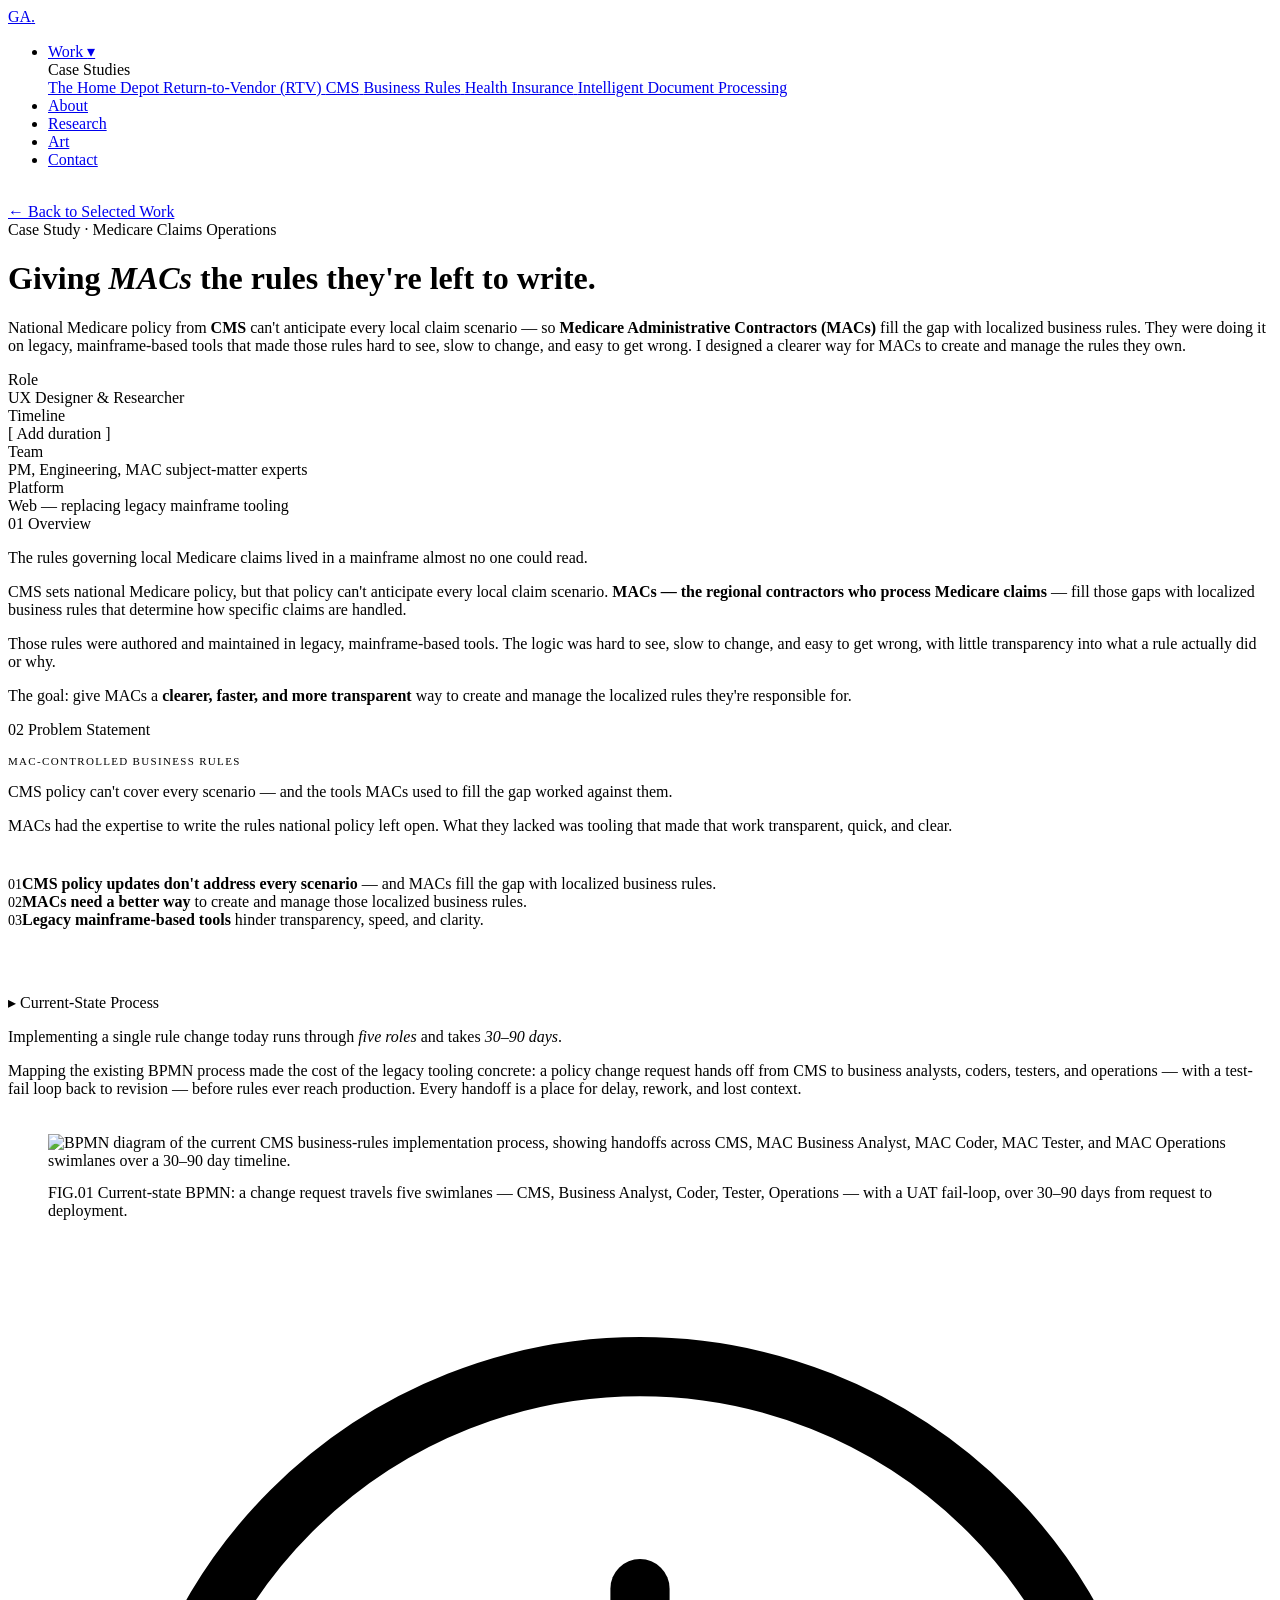
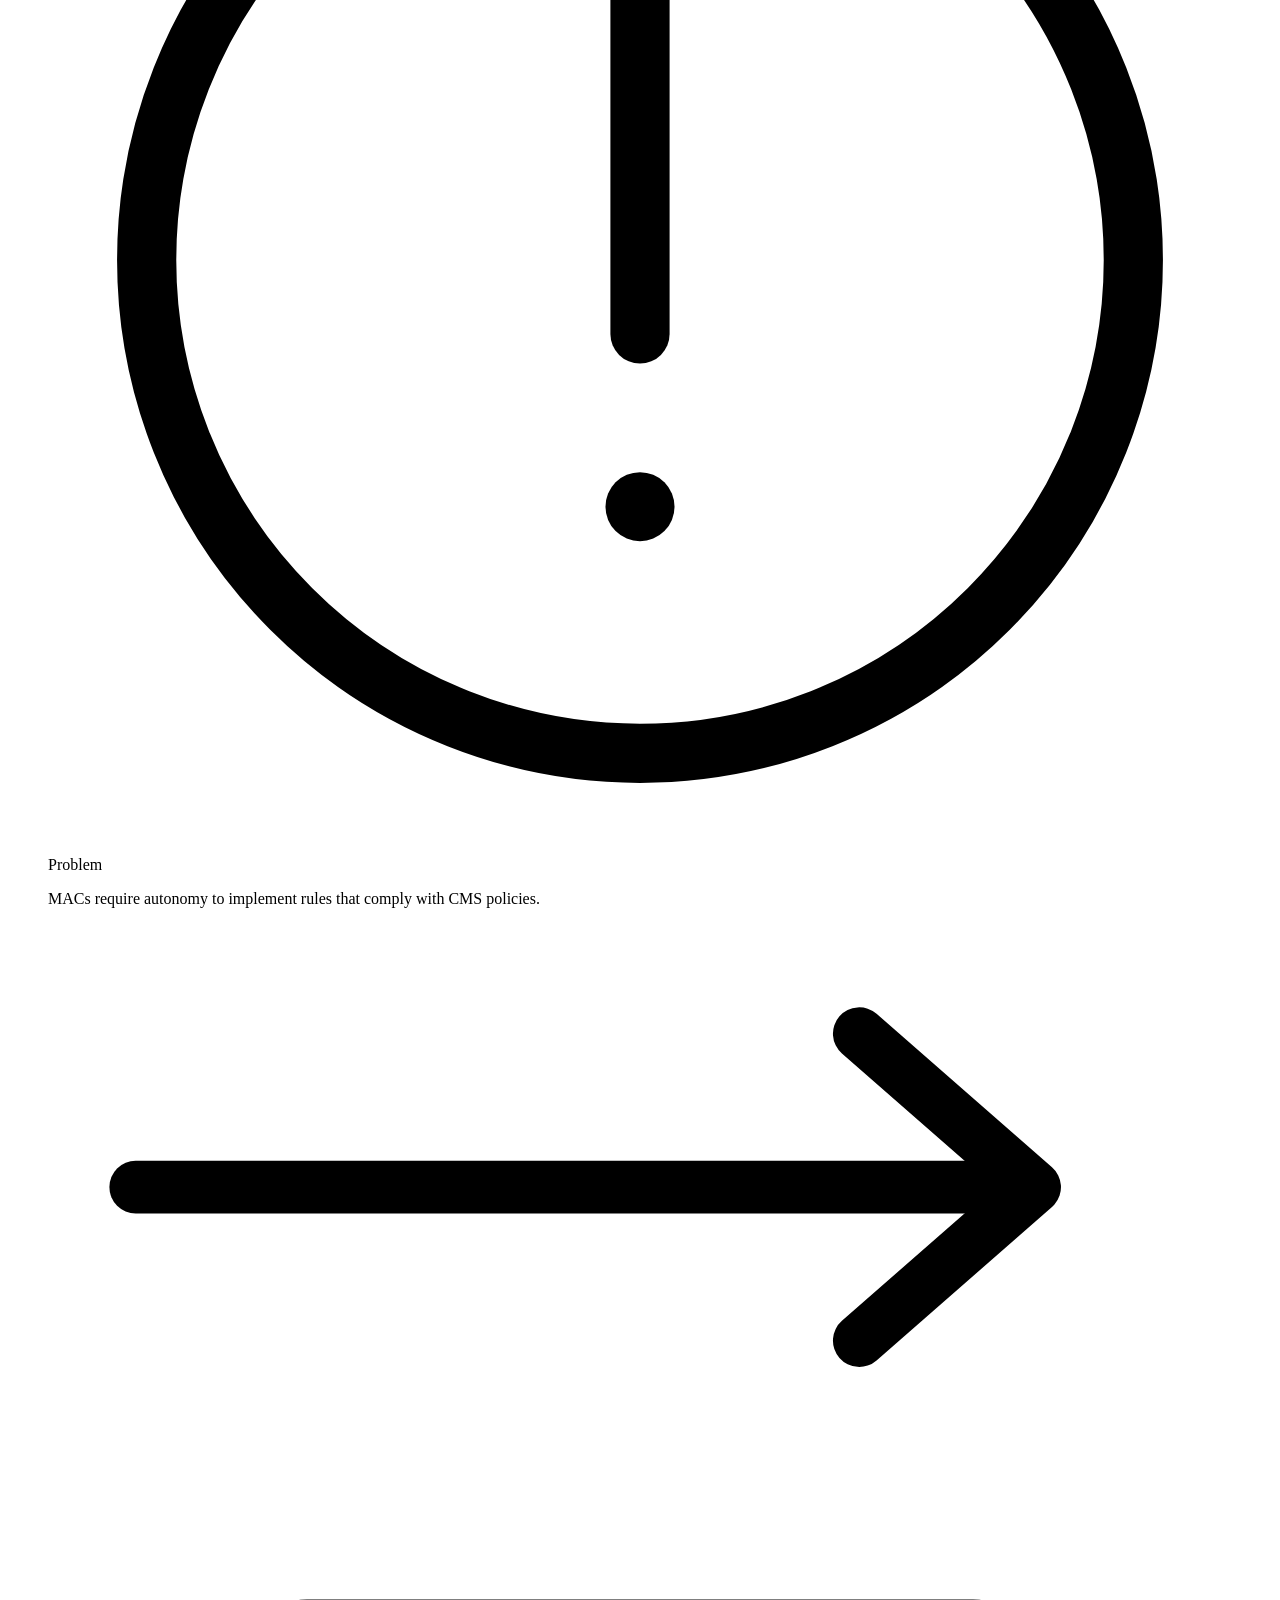
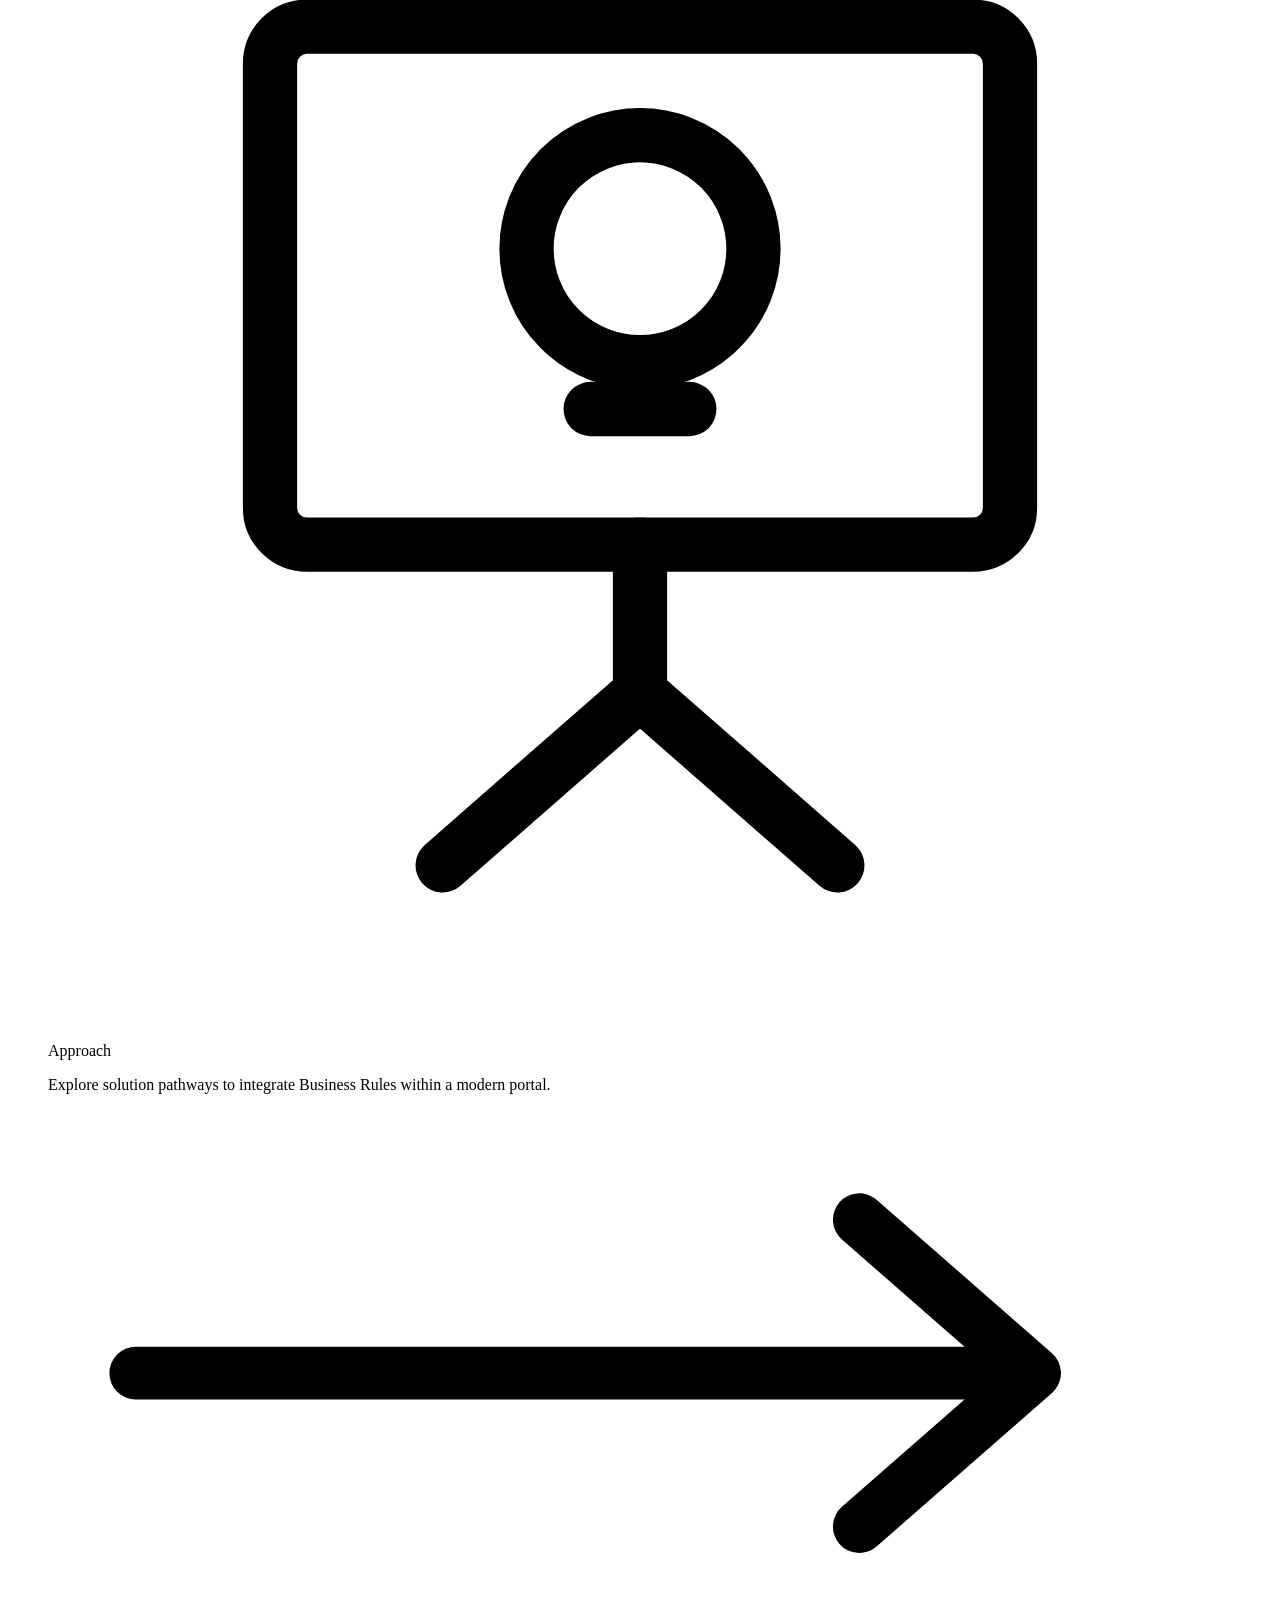
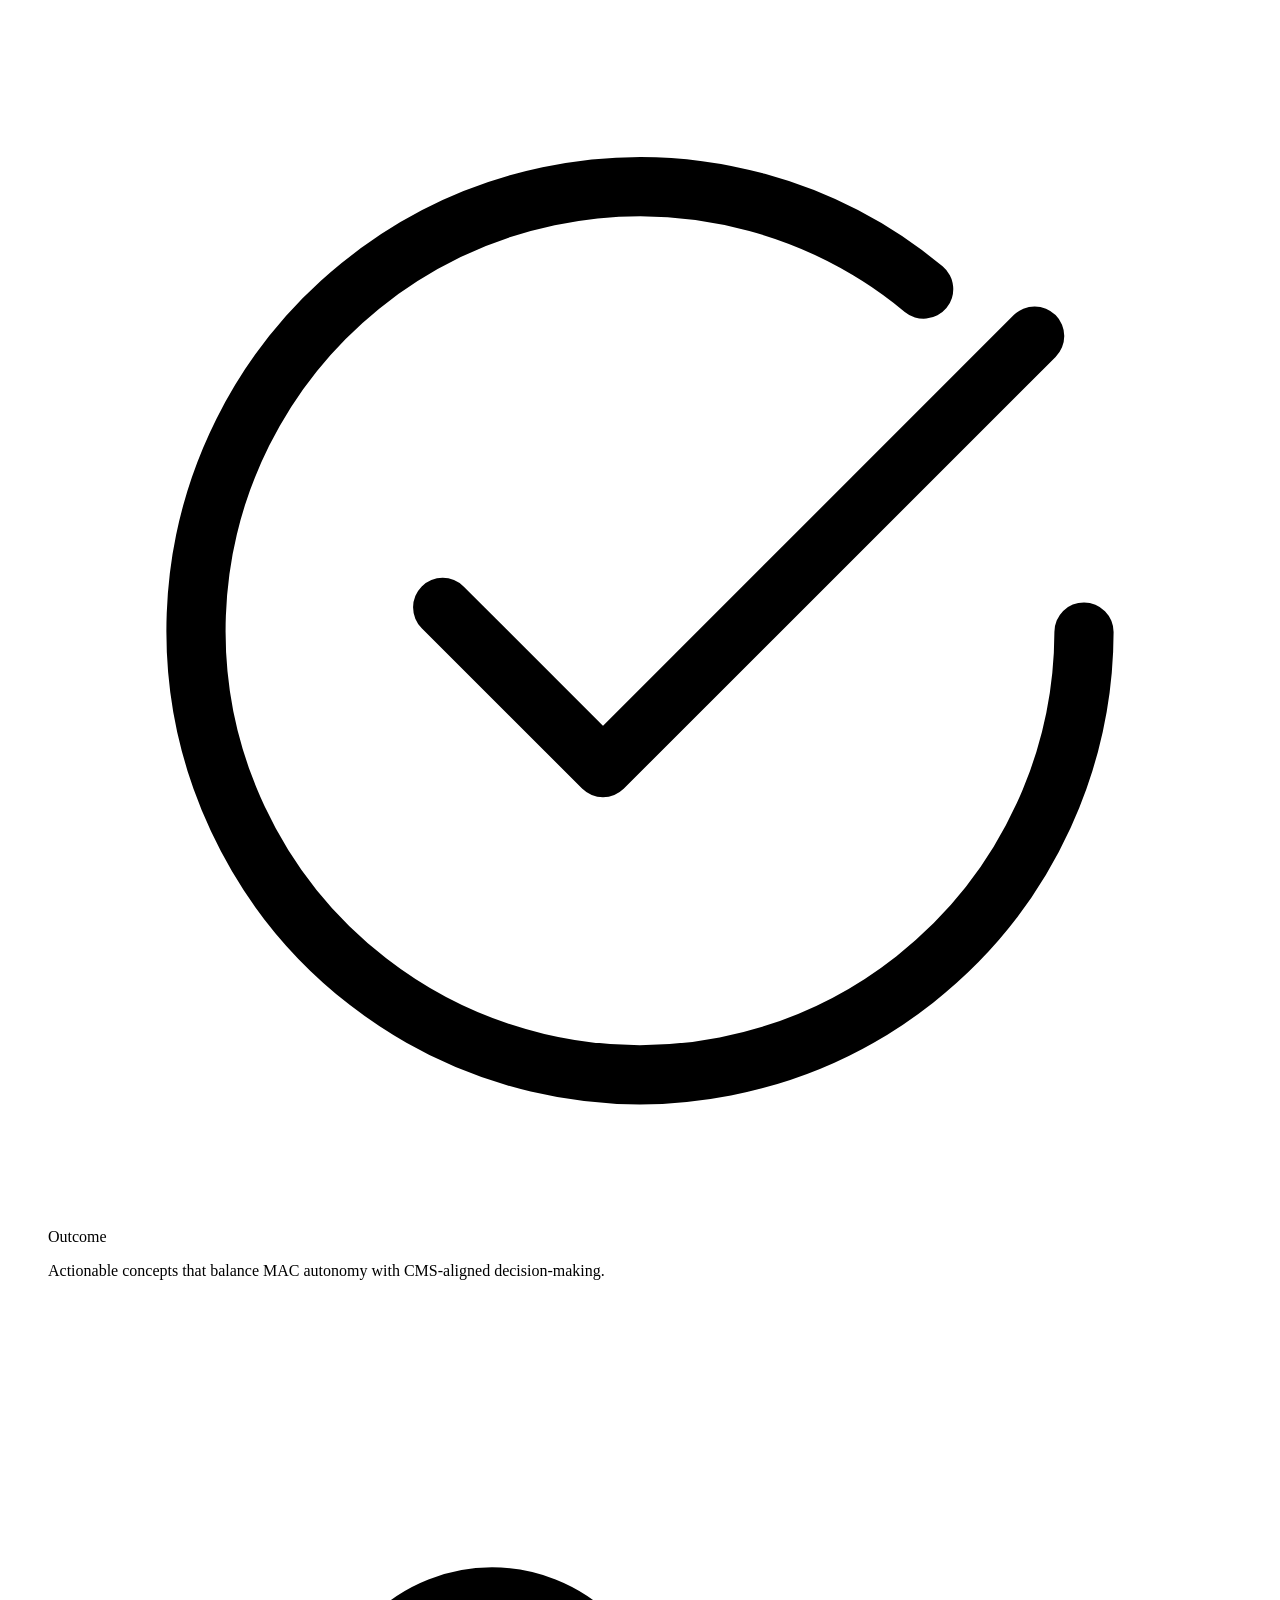
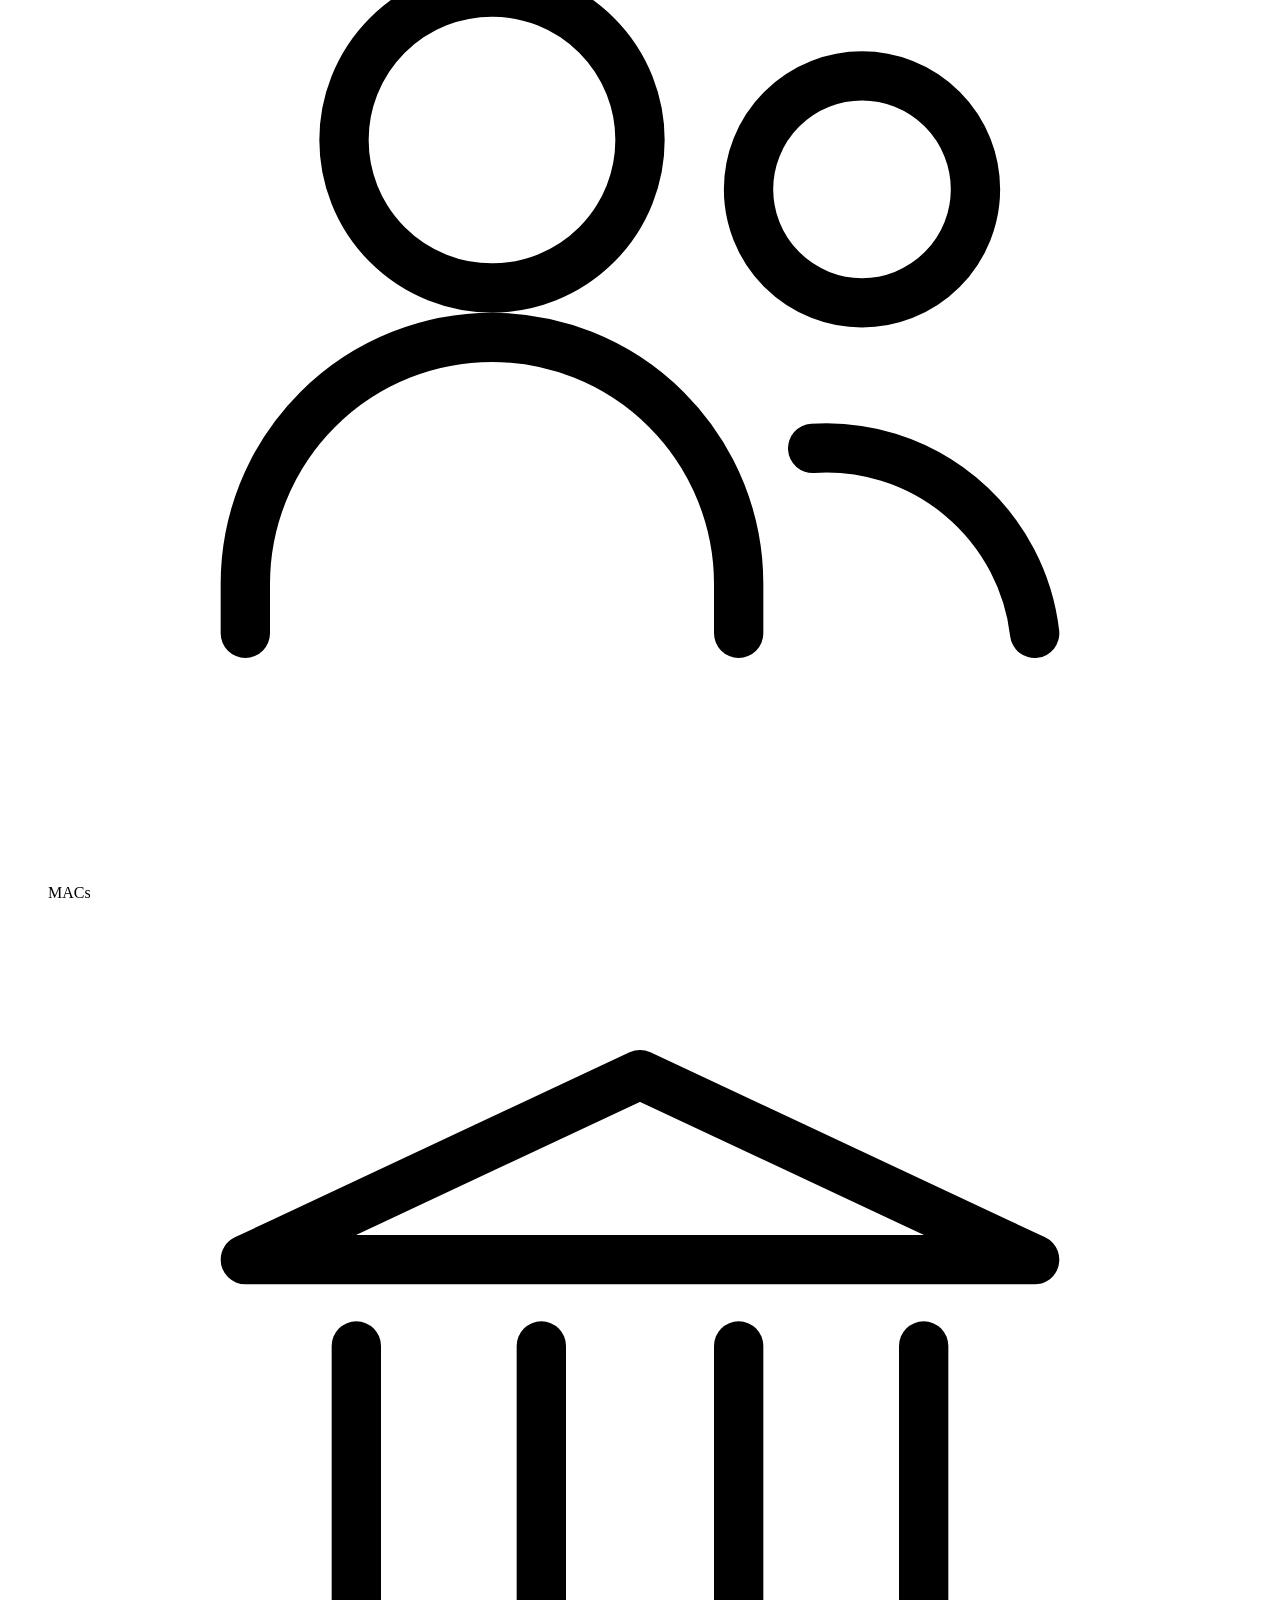
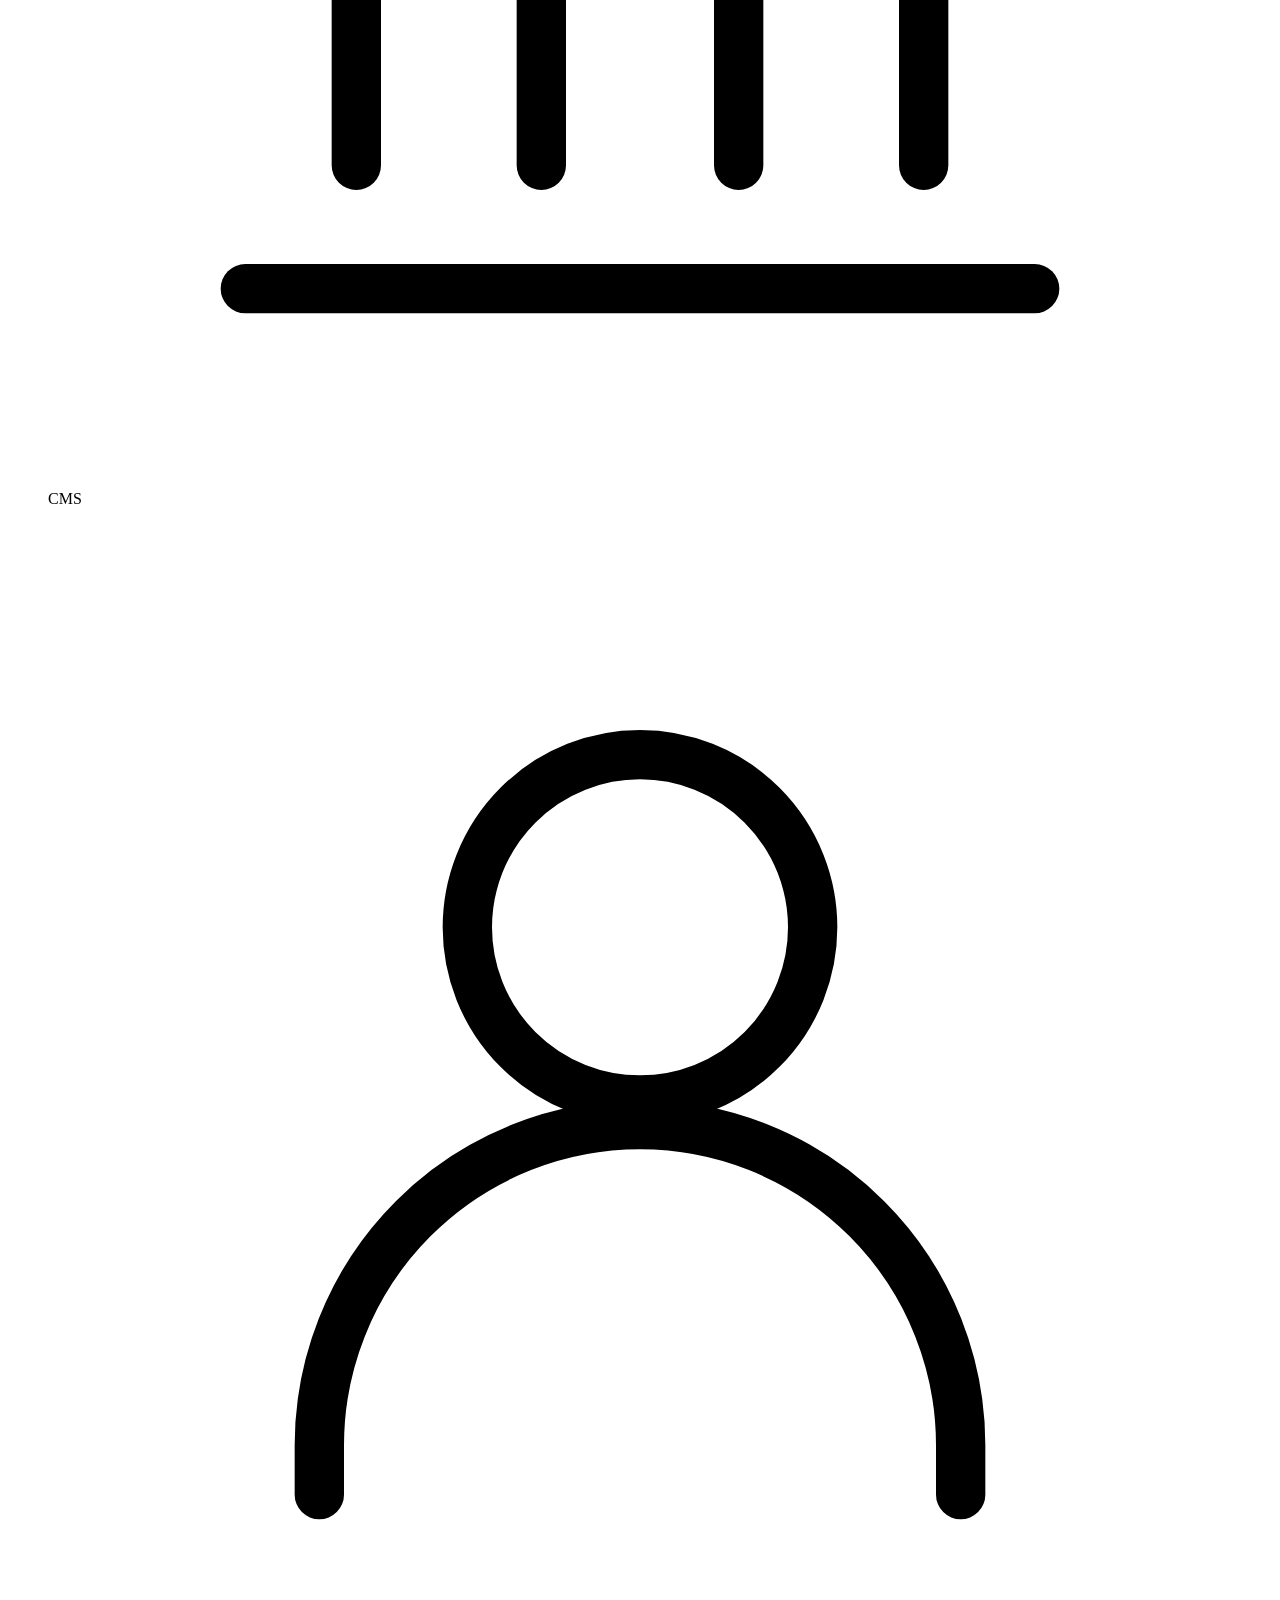
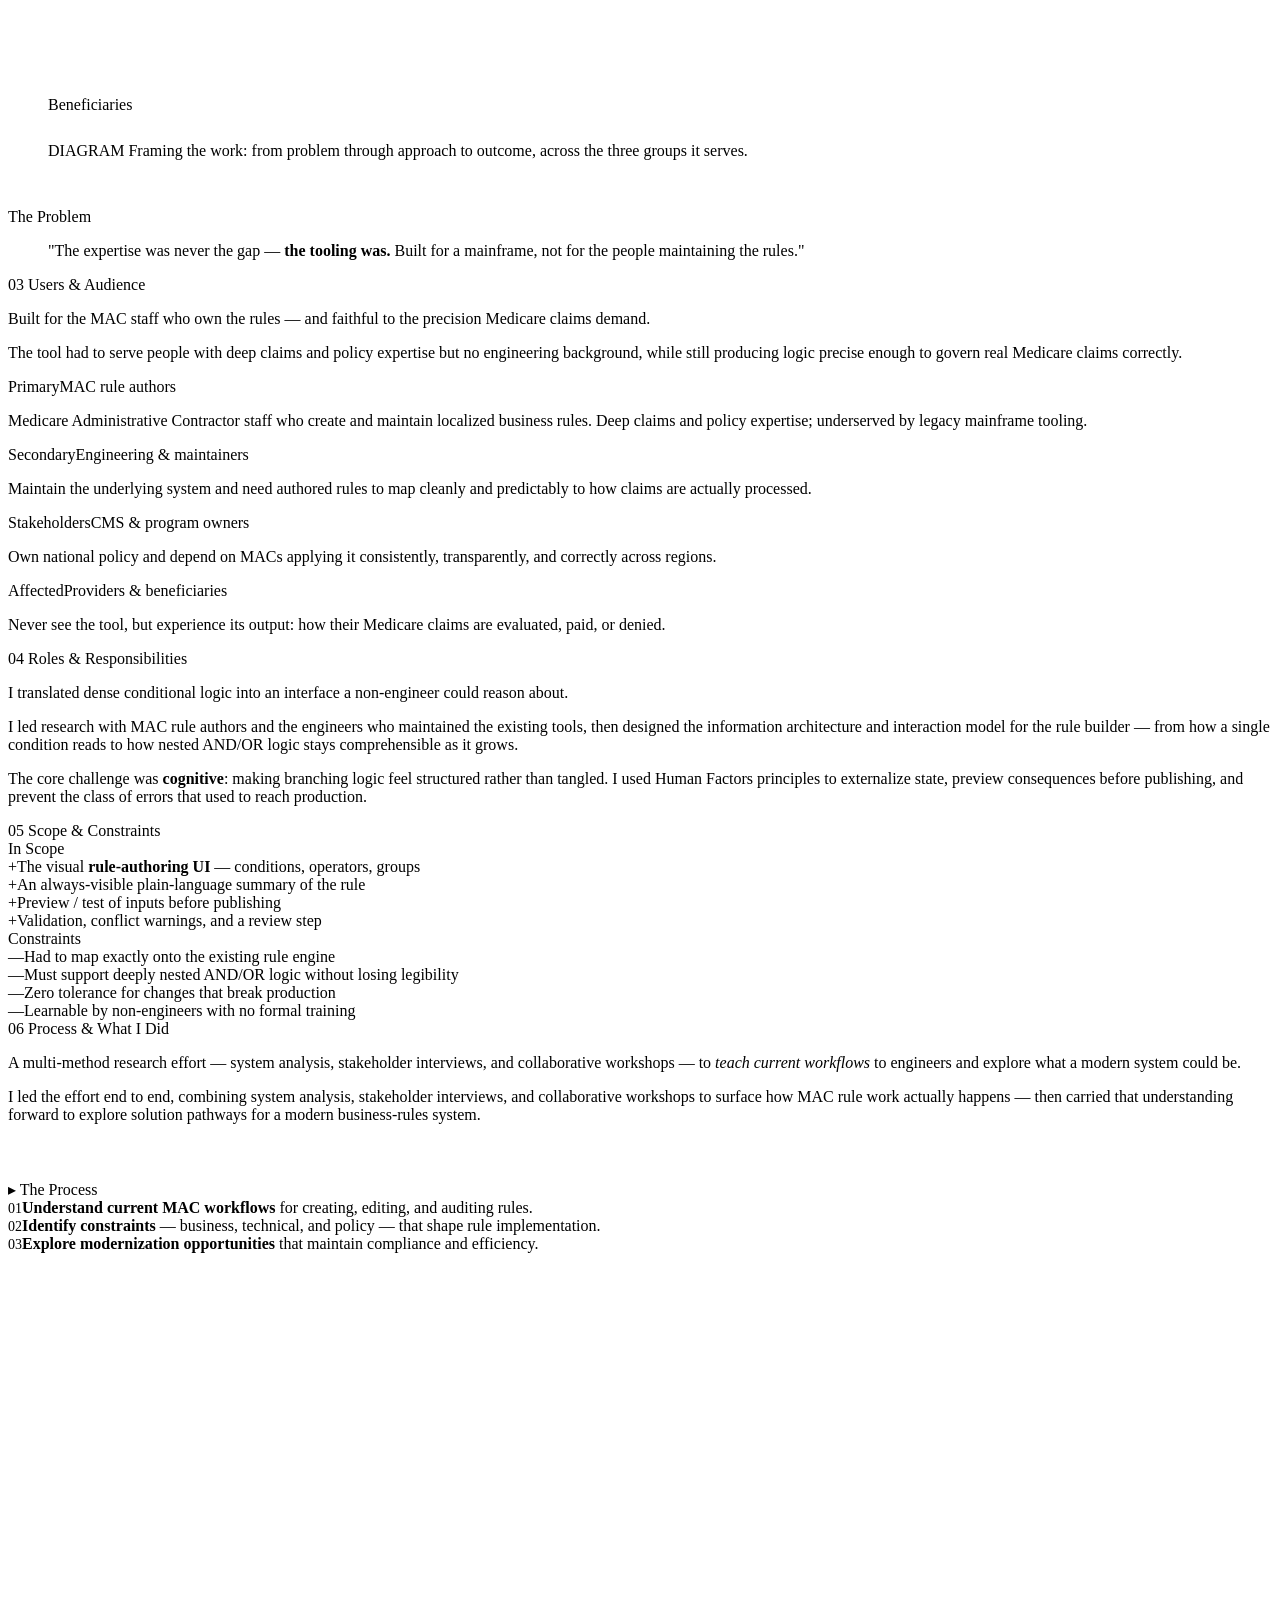
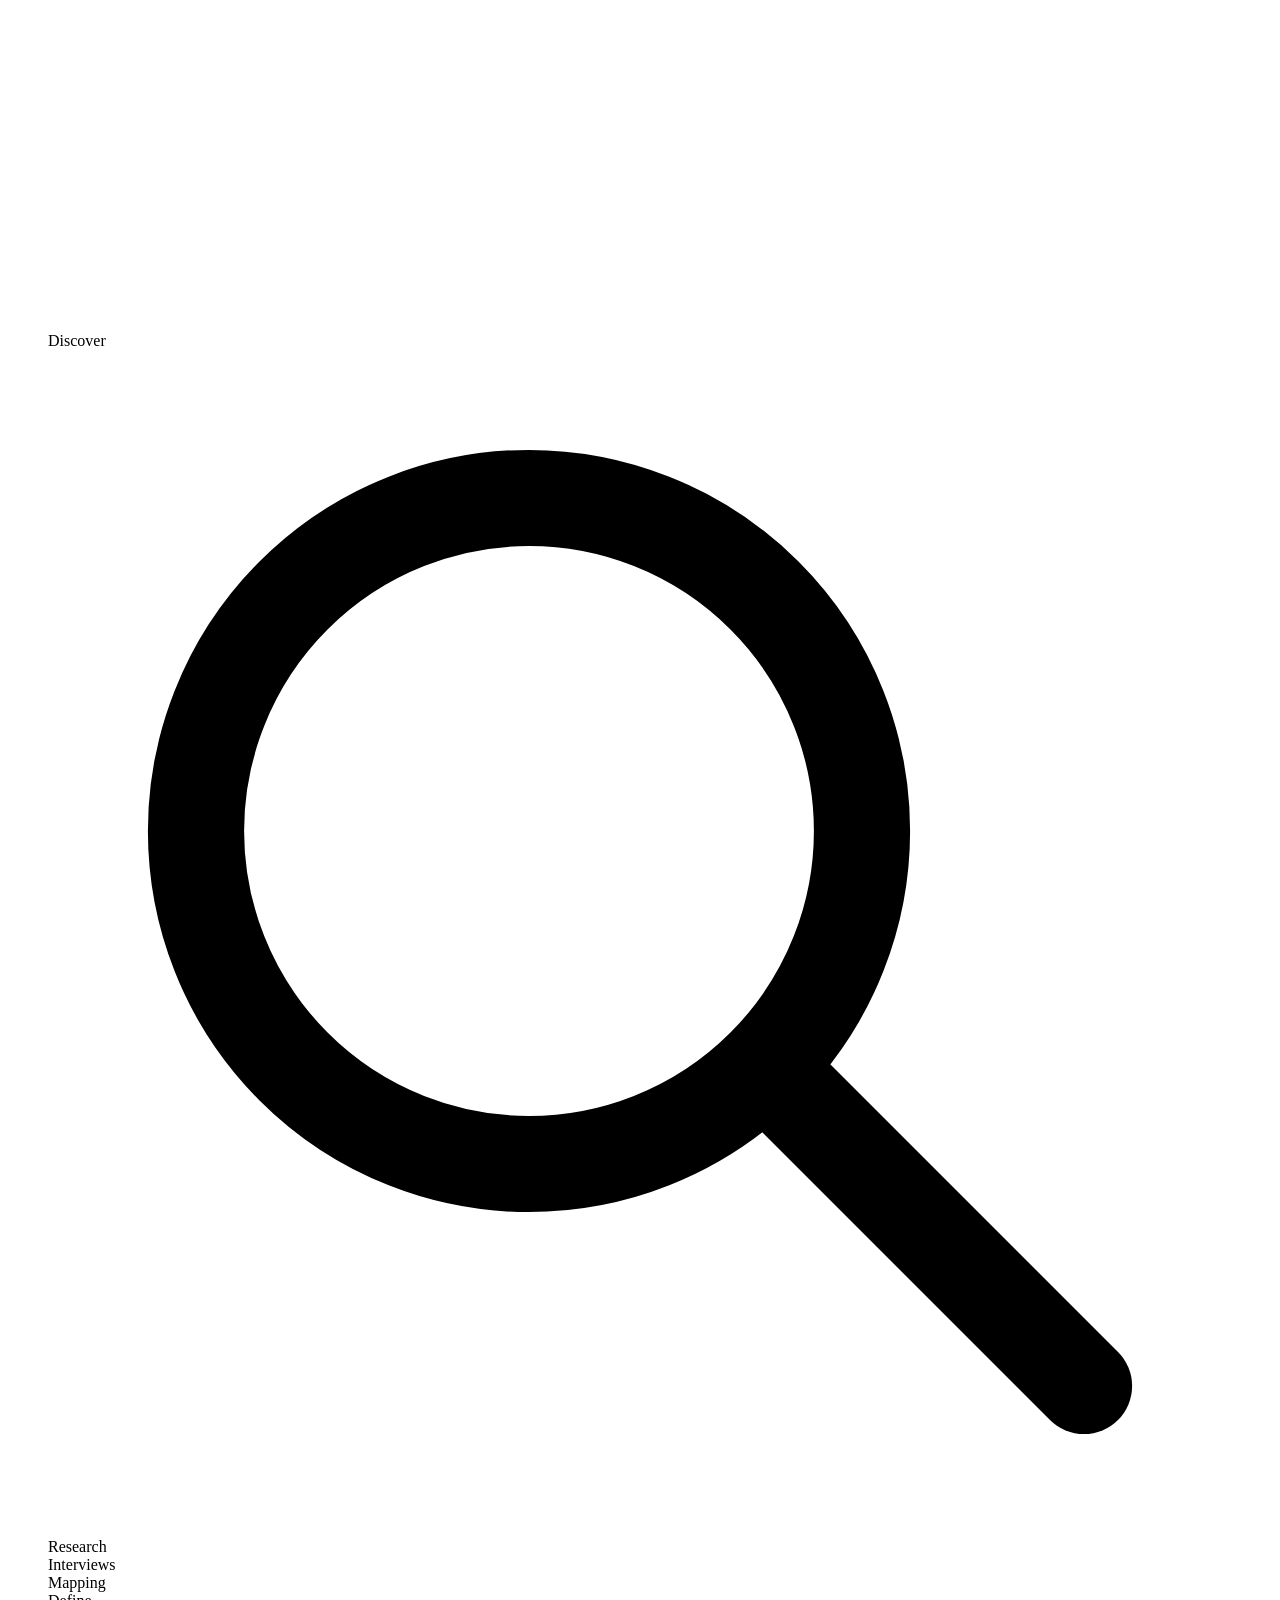
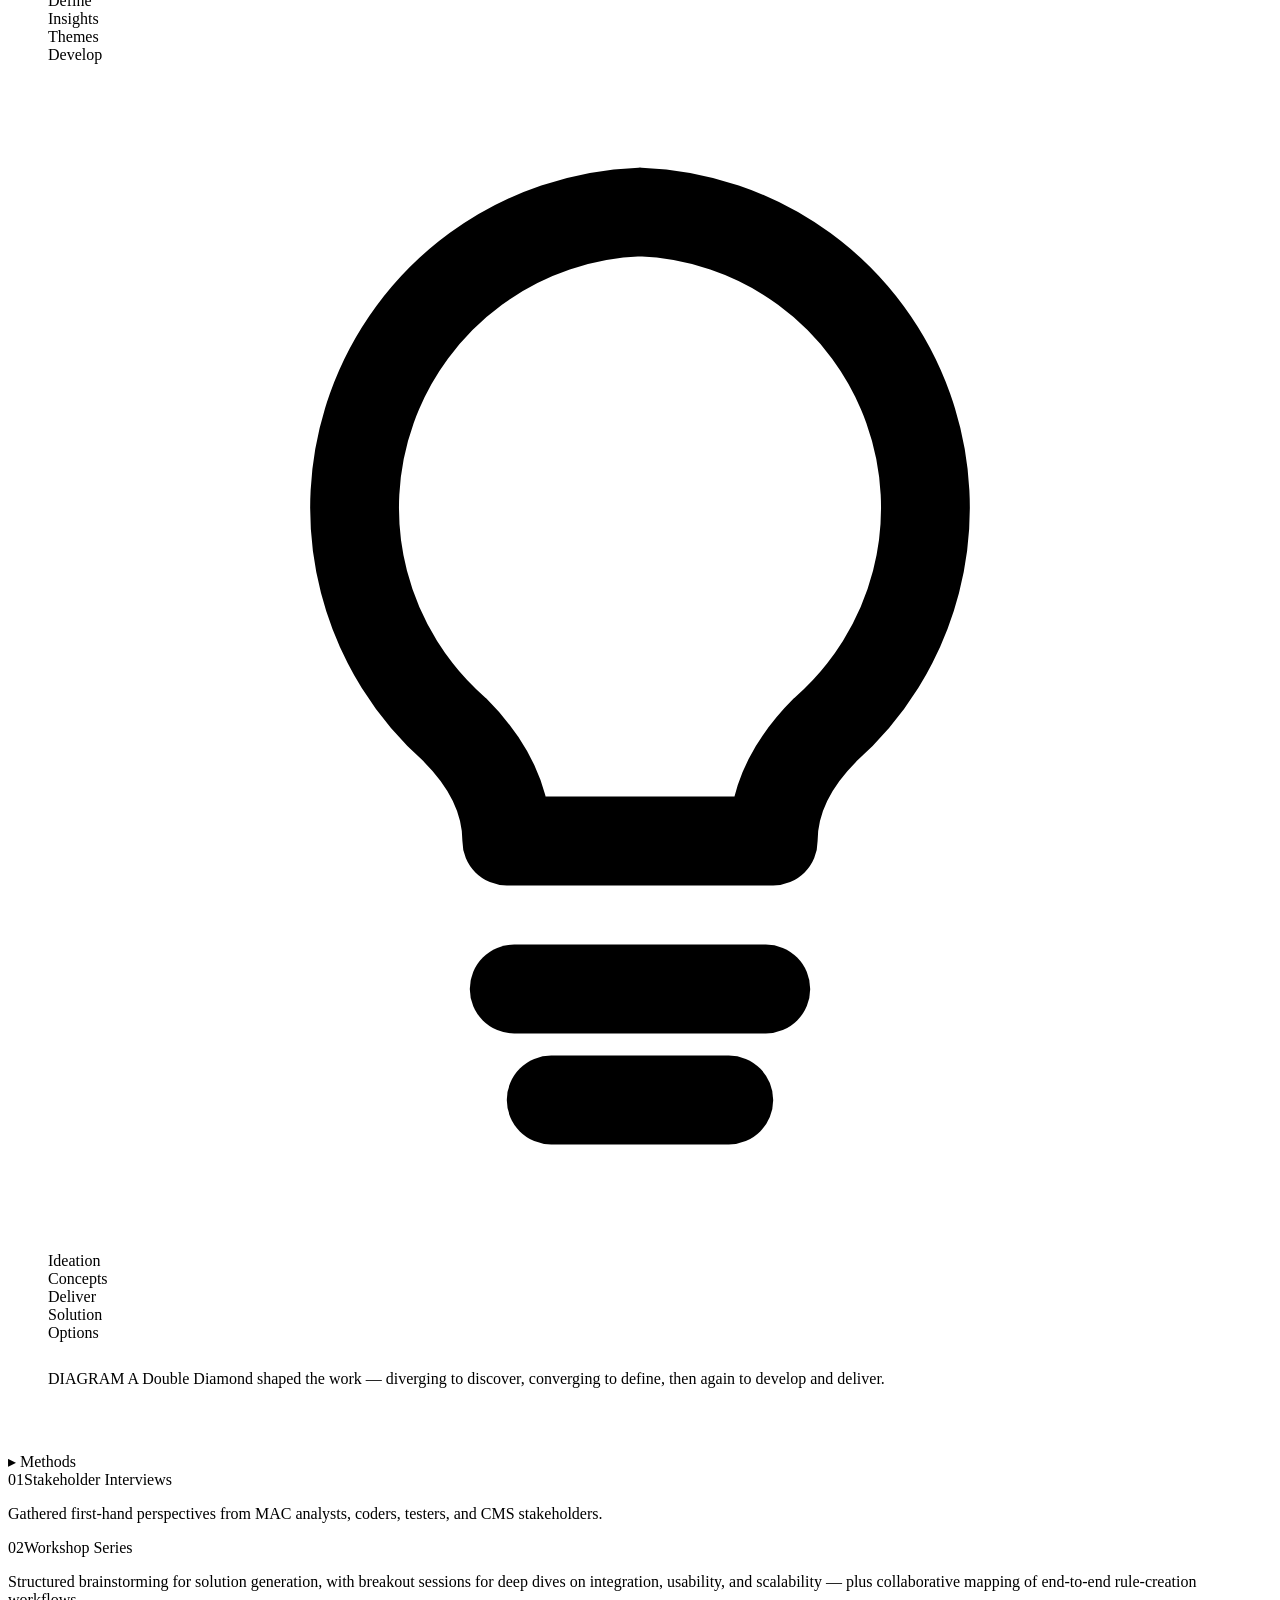
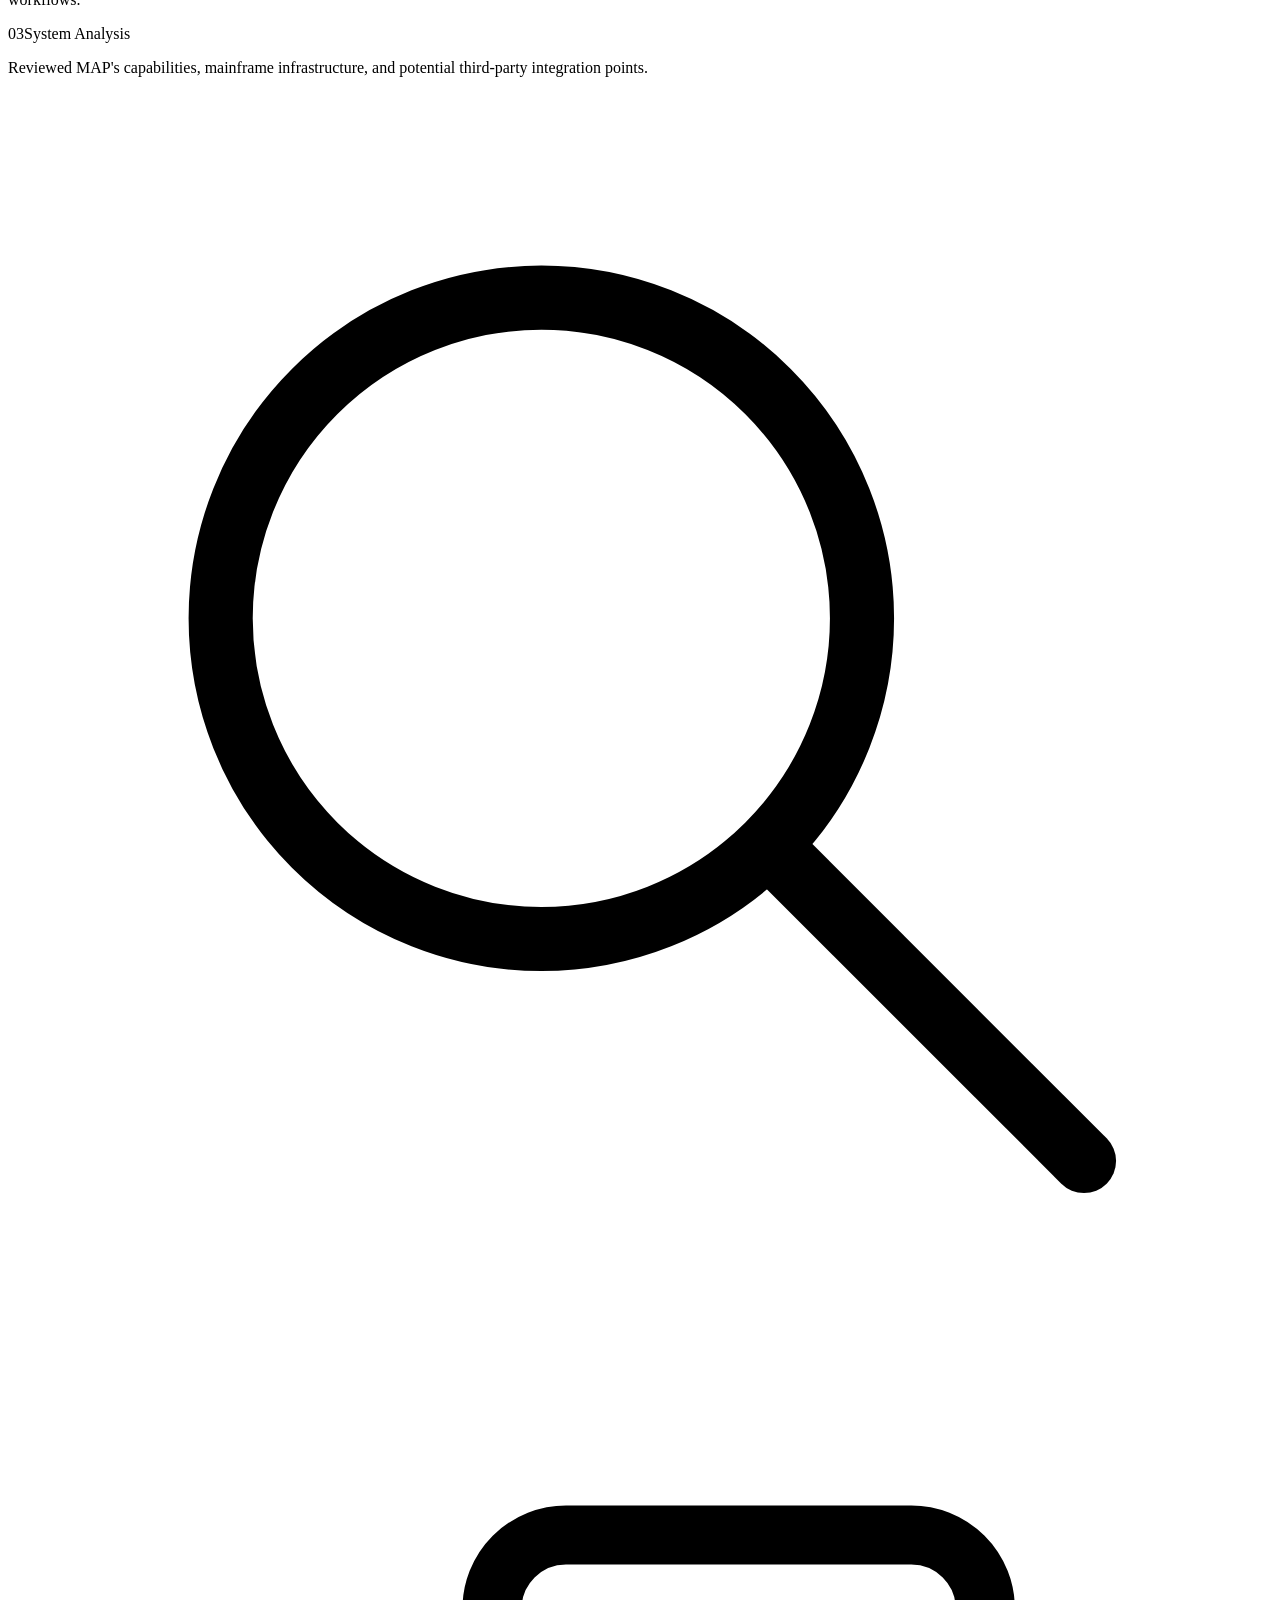
==== commit eadb4abf: "Update hero font to DM Serif Display" ====
--- a/CMS_BusinessRules_CaseStudy.html
+++ b/CMS_BusinessRules_CaseStudy.html
@@ -3,822 +3,738 @@
 <head>
 <meta charset="UTF-8">
 <meta name="viewport" content="width=device-width, initial-scale=1.0">
-<title>CMS Business Rules — Geri Arnold</title>
-<link rel="preconnect" href="https://fonts.googleapis.com">
-<link href="https://fonts.googleapis.com/css2?family=Playfair+Display:ital,wght@0,400;0,600;0,700;1,400;1,700&family=DM+Sans:wght@300;400;500&family=Space+Mono:wght@400;700&display=swap" rel="stylesheet">
-<style>
-  :root {
-    --bg:      #F5F0E8;
-    --bg-2:    #EDEAE2;
-    --dark:    #1A1410;
-    --mid:     #7A7268;
-    --light:   #F5F0E8;
-    --white:   #FFFFFF;
-    --border:  #DDD8CE;
-    --orange:  #C45C28;
-    --orange-light: #F5EDE6;
-    --green:   #2D6A4F;
-    --red:     #C0392B;
-    --serif:   'Playfair Display', Georgia, serif;
-    --sans:    'DM Sans', system-ui, sans-serif;
-    --mono:    'Space Mono', monospace;
-    --max-w:   1200px;
-    --gutter:  clamp(24px, 5vw, 80px);
-  }
-  *, *::before, *::after { box-sizing: border-box; margin: 0; padding: 0; }
-  html { scroll-behavior: smooth; }
-  body {
-    font-family: var(--sans);
-    background: var(--bg);
-    color: var(--dark);
-    font-size: 16px;
-    line-height: 1.7;
-    overflow-x: hidden;
-  }
-
-  /* ── NAV ── */
-  nav {
-    position: fixed; top: 0; left: 0; right: 0; z-index: 100;
-    display: flex; align-items: center; justify-content: space-between;
-    padding: 20px var(--gutter);
-    background: rgba(245,240,232,0.95);
-    backdrop-filter: blur(12px);
-    border-bottom: 1px solid transparent;
-    transition: border-color 0.3s;
-  }
-  nav.scrolled { border-bottom-color: var(--border); }
-  .nav-logo { font-family: var(--mono); font-size: 13px; font-weight: 700; letter-spacing: 0.05em; color: var(--dark); text-decoration: none; }
-  .nav-logo span { color: var(--orange); }
-  .nav-links { display: flex; gap: 36px; list-style: none; }
-  .nav-links > li > a { font-family: var(--mono); font-size: 11px; letter-spacing: 0.1em; text-transform: uppercase; color: var(--mid); text-decoration: none; transition: color 0.2s; position: relative; }
-  .nav-links > li > a::after { content: ''; position: absolute; bottom: -2px; left: 0; right: 0; height: 1px; background: var(--orange); transform: scaleX(0); transform-origin: left; transition: transform 0.25s; }
-  .nav-links > li > a:hover { color: var(--dark); }
-  .nav-links > li > a:hover::after { transform: scaleX(1); }
-  .nav-dropdown { position: relative; }
-  .nav-dropdown-menu { position: absolute; top: calc(100% + 16px); left: 50%; transform: translateX(-50%); background: var(--white); border: 1px solid var(--border); border-radius: 6px; padding: 8px 0; min-width: 260px; opacity: 0; visibility: hidden; transition: opacity 0.2s, visibility 0.2s; box-shadow: 0 8px 24px rgba(0,0,0,0.08); z-index: 200; }
-  .nav-dropdown:hover .nav-dropdown-menu { opacity: 1; visibility: visible; }
-  .nav-dropdown-menu a { display: block; padding: 10px 16px; font-family: var(--mono); font-size: 11px; letter-spacing: 0.06em; text-transform: uppercase; color: var(--mid); text-decoration: none; transition: color 0.15s, background 0.15s; }
-  .nav-dropdown-menu a:hover { color: var(--orange); background: var(--orange-light); }
-  .nav-dropdown-menu a.nav-active { color: var(--orange); }
-  @media (max-width: 768px) { .nav-links { display: none; } }
-
-  /* ── HERO ── */
-  .hero {
-    max-width: var(--max-w); margin: 0 auto;
-    padding: 160px var(--gutter) 80px;
-    display: grid; grid-template-columns: 1fr 1fr;
-    gap: clamp(40px, 6vw, 120px); align-items: start;
-  }
-  .hero-eyebrow { font-family: var(--mono); font-size: 10px; letter-spacing: 0.14em; text-transform: uppercase; color: var(--orange); margin-bottom: 28px; display: flex; align-items: center; gap: 10px; }
-  .hero-eyebrow::before { content: ''; display: block; width: 28px; height: 1px; background: var(--orange); }
-  .hero h1 { font-family: var(--serif); font-size: clamp(52px, 7vw, 88px); line-height: 1.0; color: var(--dark); margin-bottom: 28px; font-weight: 700; }
-  .hero h1 em { font-style: italic; color: var(--orange); }
-  .hero-sub { font-size: 17px; font-weight: 300; line-height: 1.7; color: var(--mid); }
-  .hero-sub strong { color: var(--dark); font-weight: 500; }
-  .hero-right { padding-top: 160px; }
-  .hero-flow-card { border: 1px dashed var(--border); border-radius: 4px; padding: 16px 24px; display: inline-block; font-size: 13px; color: var(--mid); position: relative; }
-  .hero-flow-card::before { content: '→'; position: absolute; left: -24px; top: 50%; transform: translateY(-50%); color: var(--border); font-size: 16px; }
-
-  /* ── META ROW ── */
-  .meta-row {
-    border-top: 1px solid var(--border); border-bottom: 1px solid var(--border);
-    display: grid; grid-template-columns: repeat(4, 1fr);
-    max-width: var(--max-w); margin: 0 auto;
-  }
-  .meta-item { padding: 28px var(--gutter); border-right: 1px solid var(--border); }
-  .meta-item:last-child { border-right: none; }
-  .meta-label { font-family: var(--mono); font-size: 10px; letter-spacing: 0.12em; text-transform: uppercase; color: var(--orange); margin-bottom: 8px; }
-  .meta-value { font-size: 15px; color: var(--dark); line-height: 1.4; }
-
-  /* ── RULER STRIP ── */
-  .ruler {
-    width: 100%; height: 22px; overflow: hidden;
-    border-top: 1px solid var(--border); border-bottom: 1px solid var(--border);
-    display: flex; align-items: flex-start; padding: 3px var(--gutter) 0;
-    background: var(--bg);
-  }
-  .ruler-inner { display: flex; gap: 0; width: 100%; }
-  .ruler-tick { flex: 1; border-left: 1px solid var(--border); height: 6px; }
-  .ruler-tick:nth-child(10n) { height: 14px; border-left-color: #C2B8A8; }
-  .ruler-tick:nth-child(5n) { height: 10px; }
-
-  /* ── SECTION ── */
-  .cs-section { max-width: var(--max-w); margin: 0 auto; padding: 80px var(--gutter); }
-  .cs-section + .cs-section { padding-top: 40px; }
-
-  /* Section header with number + label + rule */
-  .section-head { display: flex; align-items: center; gap: 16px; margin-bottom: 64px; }
-  .section-num { font-family: var(--mono); font-size: 11px; color: var(--orange); flex-shrink: 0; }
-  .section-tag { font-family: var(--mono); font-size: 11px; letter-spacing: 0.14em; text-transform: uppercase; color: var(--orange); flex-shrink: 0; }
-  .section-rule { flex: 1; height: 1px; background: var(--border); }
-
-  /* Sub-label with arrow */
-  .sub-label { display: flex; align-items: center; gap: 12px; margin-bottom: 48px; }
-  .sub-label-arrow { color: var(--orange); font-size: 14px; }
-  .sub-label-text { font-family: var(--mono); font-size: 10px; letter-spacing: 0.14em; text-transform: uppercase; color: var(--orange); }
-  .sub-label-rule { flex: 1; height: 1px; background: var(--border); }
-
-  /* Split layout: large serif headline left, body text right */
-  .split { display: grid; grid-template-columns: 1fr 1fr; gap: clamp(40px, 6vw, 100px); align-items: start; margin-bottom: 56px; }
-  .split h2 { font-family: var(--serif); font-size: clamp(28px, 3.5vw, 44px); line-height: 1.15; color: var(--dark); font-weight: 700; }
-  .split h2 em { font-style: italic; color: var(--orange); }
-  .split-body p { font-size: 16px; color: var(--mid); line-height: 1.8; margin-bottom: 20px; font-weight: 300; }
-  .split-body p strong { color: var(--dark); font-weight: 500; }
-  .split-body p:last-child { margin-bottom: 0; }
-
-  /* Diagram image */
-  .diagram-wrap { border: 1px solid var(--border); border-radius: 4px; overflow: hidden; margin-bottom: 16px; background: var(--white); }
-  .diagram-wrap img { width: 100%; display: block; }
-  .diagram-caption { display: flex; align-items: baseline; gap: 12px; font-size: 14px; color: var(--mid); margin-bottom: 48px; }
-  .diagram-label { font-family: var(--mono); font-size: 10px; letter-spacing: 0.1em; text-transform: uppercase; color: var(--orange); flex-shrink: 0; }
-
-  /* ── PROBLEM ITEMS ── */
-  .problem-list { margin-top: 40px; }
-  .problem-item { display: grid; grid-template-columns: 40px 1fr; gap: 16px; align-items: baseline; padding: 20px 0; border-bottom: 1px solid var(--border); }
-  .problem-item:first-child { border-top: 1px solid var(--border); }
-  .problem-num { font-family: var(--mono); font-size: 11px; color: var(--orange); }
-  .problem-text { font-size: 16px; color: var(--dark); line-height: 1.6; }
-  .problem-text strong { font-weight: 600; }
-
-  /* ── DARK PULLQUOTE BLOCK ── */
-  .dark-block {
-    background: var(--dark); color: var(--white);
-    margin: 0 var(--gutter);
-    padding: clamp(48px, 6vw, 80px) clamp(40px, 6vw, 80px);
-    display: grid; grid-template-columns: 200px 1fr;
-    gap: clamp(40px, 6vw, 80px); align-items: center;
-    max-width: calc(var(--max-w) - 0px);
-    margin: 0 auto;
-  }
-  .dark-block-label { font-family: var(--mono); font-size: 10px; letter-spacing: 0.14em; text-transform: uppercase; color: var(--orange); }
-  .dark-quote { font-family: var(--serif); font-size: clamp(22px, 2.8vw, 36px); line-height: 1.3; font-style: italic; color: var(--white); }
-  .dark-quote em { font-style: normal; color: var(--orange); }
-  .dark-quote strong { font-style: normal; color: var(--white); }
-
-  /* ── USER ROWS ── */
-  .user-rows { margin-top: 40px; }
-  .user-row { display: grid; grid-template-columns: 240px 1fr; gap: 40px; padding: 28px 0; border-bottom: 1px solid var(--border); align-items: start; }
-  .user-row:first-child { border-top: 1px solid var(--border); }
-  .user-role-label { font-family: var(--mono); font-size: 10px; letter-spacing: 0.12em; text-transform: uppercase; color: var(--orange); margin-bottom: 8px; }
-  .user-role-name { font-family: var(--serif); font-size: 22px; font-weight: 700; color: var(--dark); line-height: 1.2; }
-  .user-role-desc { font-size: 15px; color: var(--mid); font-weight: 300; line-height: 1.7; }
-
-  /* ── SCOPE & CONSTRAINTS BOX ── */
-  .scope-box { border: 1px solid var(--border); border-radius: 4px; display: grid; grid-template-columns: 1fr 1fr; margin-top: 40px; overflow: hidden; }
-  .scope-col { padding: 36px; }
-  .scope-col + .scope-col { border-left: 1px solid var(--border); }
-  .scope-col-label { font-family: var(--mono); font-size: 10px; letter-spacing: 0.12em; text-transform: uppercase; color: var(--orange); margin-bottom: 24px; padding-bottom: 16px; border-bottom: 1px solid var(--border); }
-  .scope-item { display: flex; align-items: baseline; gap: 16px; padding: 14px 0; border-bottom: 1px solid var(--border); font-size: 15px; color: var(--dark); line-height: 1.5; }
-  .scope-item:last-child { border-bottom: none; }
-  .scope-plus { color: var(--orange); font-size: 14px; flex-shrink: 0; }
-  .scope-minus { color: var(--orange); font-size: 14px; flex-shrink: 0; }
-  .scope-item strong { font-weight: 600; }
-
-  /* ── PROCESS GOALS ── */
-  .process-goals { margin: 40px 0; }
-  .process-goal { display: grid; grid-template-columns: 40px 1fr; gap: 16px; padding: 16px 0; border-bottom: 1px solid var(--border); font-size: 16px; color: var(--dark); }
-  .process-goal:first-child { border-top: 1px solid var(--border); }
-  .process-goal-num { font-family: var(--mono); font-size: 11px; color: var(--orange); }
-
-  /* ── DOUBLE DIAMOND ── */
-  .double-diamond-wrap { border: 1px solid var(--border); background: var(--white); border-radius: 4px; padding: 40px; margin-bottom: 16px; }
-
-  /* ── METHODS ── */
-  .methods { margin-top: 40px; }
-  .method-item { display: grid; grid-template-columns: 40px 240px 1fr; gap: 16px; align-items: baseline; padding: 24px 0; border-bottom: 1px solid var(--border); }
-  .method-item:first-child { border-top: 1px solid var(--border); }
-  .method-num { font-family: var(--mono); font-size: 11px; color: var(--orange); }
-  .method-name { font-family: var(--serif); font-size: 20px; font-weight: 700; color: var(--dark); line-height: 1.3; }
-  .method-desc { font-size: 15px; color: var(--mid); font-weight: 300; line-height: 1.7; }
-
-  /* ── COMPARISON TABLE ── */
-  .comparison-intro { margin-top: 40px; }
-  .comparison-intro p { font-size: 16px; color: var(--mid); max-width: 720px; margin-bottom: 16px; font-weight: 300; }
-
-  .comparison-table { width: 100%; border-collapse: collapse; margin-top: 32px; border: 1px solid var(--border); }
-  .comparison-table th { padding: 24px 28px; text-align: left; border-bottom: 2px solid var(--border); border-right: 1px solid var(--border); background: var(--white); }
-  .comparison-table th:last-child { border-right: none; }
-  .comparison-table th.col-head { font-family: var(--serif); font-size: 18px; font-style: italic; font-weight: 700; color: var(--dark); }
-  .col-underline { display: block; width: 40px; height: 2px; background: var(--orange); margin-top: 8px; }
-  .comparison-table td { padding: 20px 28px; border-bottom: 1px solid var(--border); border-right: 1px solid var(--border); vertical-align: top; background: var(--white); }
-  .comparison-table td:last-child { border-right: none; }
-  .comparison-table tr:last-child td { border-bottom: none; }
-  .row-label { font-family: var(--mono); font-size: 10px; letter-spacing: 0.1em; text-transform: uppercase; padding: 4px 8px; border-radius: 2px; display: inline-block; }
-  .row-label.pros { background: rgba(45,106,79,0.1); color: var(--green); }
-  .row-label.cons { background: rgba(192,57,43,0.1); color: var(--red); }
-  .comp-list { list-style: none; padding: 0; }
-  .comp-list li { font-size: 14px; color: var(--mid); padding: 6px 0; border-bottom: 1px solid var(--border); line-height: 1.5; display: flex; align-items: flex-start; gap: 10px; }
-  .comp-list li:last-child { border-bottom: none; }
-  .comp-dot { width: 6px; height: 6px; border-radius: 50%; flex-shrink: 0; margin-top: 7px; }
-  .comp-dot.green { background: var(--green); }
-  .comp-dot.red { background: var(--red); }
-
-  /* Eval criteria row */
-  .eval-criteria-row { background: var(--bg) !important; padding: 24px 28px; text-align: center; }
-  .eval-criteria-title { font-family: var(--serif); font-size: 16px; font-style: italic; font-weight: 700; color: var(--dark); margin-bottom: 16px; }
-  .eval-criteria-items { display: flex; justify-content: center; gap: 28px; flex-wrap: wrap; }
-  .eval-criterion { display: flex; align-items: center; gap: 6px; font-size: 13px; color: var(--mid); }
-  .eval-criterion-icon { color: var(--orange); font-size: 14px; }
-
-  /* Scoring matrix */
-  .scoring-matrix { width: 100%; border-collapse: collapse; border: 1px solid var(--border); margin-top: 32px; }
-  .scoring-matrix th { padding: 20px 24px; border-bottom: 2px solid var(--border); border-right: 1px solid var(--border); background: var(--white); }
-  .scoring-matrix th:last-child { border-right: none; }
-  .scoring-matrix th.criteria-col { text-align: left; }
-  .scoring-matrix th.score-col { font-family: var(--serif); font-size: 16px; font-style: italic; font-weight: 700; text-align: center; color: var(--dark); }
-  .scoring-matrix td { padding: 16px 24px; border-bottom: 1px solid var(--border); border-right: 1px solid var(--border); background: var(--white); vertical-align: middle; }
-  .scoring-matrix td:last-child { border-right: none; }
-  .criteria-cell { display: flex; align-items: center; gap: 14px; }
-  .criteria-icon { font-size: 18px; color: var(--dark); flex-shrink: 0; }
-  .criteria-name { font-family: var(--serif); font-size: 16px; font-weight: 700; color: var(--dark); }
-  .criteria-sub { font-size: 12px; color: var(--mid); font-weight: 300; }
-  .score-cell { border-radius: 6px; padding: 12px 16px; text-align: center; }
-  .score-cell.excellent { background: rgba(45,106,79,0.1); }
-  .score-cell.good { background: rgba(45,106,79,0.07); }
-  .score-cell.fair { background: rgba(196,92,40,0.08); }
-  .score-cell.poor { background: rgba(192,57,43,0.08); }
-  .score-marks { font-size: 14px; margin-bottom: 4px; letter-spacing: 2px; }
-  .score-label { font-family: var(--serif); font-size: 13px; font-style: italic; }
-  .score-label.excellent { color: var(--green); }
-  .score-label.good { color: var(--green); }
-  .score-label.fair { color: var(--orange); }
-  .score-label.poor { color: var(--red); }
-  .score-bar { height: 3px; border-radius: 2px; margin-top: 6px; }
-  .score-bar.excellent { background: var(--green); width: 100%; }
-  .score-bar.good { background: var(--green); width: 75%; }
-  .score-bar.fair { background: var(--orange); width: 50%; }
-  .score-bar.poor { background: var(--red); width: 25%; }
-
-  /* Totals row */
-  .totals-row td { background: var(--bg) !important; padding: 20px 24px; text-align: center; }
-  .totals-title { font-family: var(--serif); font-size: 15px; font-style: italic; font-weight: 700; color: var(--dark); margin-bottom: 8px; }
-  .totals-scores { display: flex; justify-content: center; gap: 32px; flex-wrap: wrap; }
-  .total-item { font-family: var(--serif); font-size: 14px; font-style: italic; color: var(--dark); }
-  .total-num.best { color: var(--green); }
-  .total-num.mid { color: var(--orange); }
-
-  /* Scoring legend */
-  .scoring-legend { border: 1px solid var(--border); border-radius: 4px; padding: 24px 28px; display: inline-block; margin-top: 24px; background: var(--white); }
-  .scoring-legend h4 { font-family: var(--serif); font-size: 16px; font-weight: 700; font-style: italic; color: var(--dark); margin-bottom: 16px; }
-  .legend-item { display: flex; align-items: center; gap: 12px; padding: 6px 0; font-size: 14px; color: var(--mid); }
-  .legend-mark { font-size: 14px; width: 20px; }
-  .legend-mark.check { color: var(--green); }
-  .legend-mark.partial { color: var(--orange); }
-  .legend-mark.cross { color: var(--mid); }
-  .legend-scale { font-size: 12px; color: var(--mid); margin-top: 8px; font-style: italic; }
-
-  /* ── LESSONS ── */
-  .lessons { margin-top: 40px; }
-  .lesson { display: grid; grid-template-columns: 32px 1fr; gap: 20px; padding: 24px 0; border-bottom: 1px solid var(--border); }
-  .lesson:first-child { border-top: 1px solid var(--border); }
-  .lesson-arrow { color: var(--orange); font-size: 20px; flex-shrink: 0; padding-top: 2px; }
-  .lesson-text { font-size: 16px; color: var(--dark); line-height: 1.7; }
-  .lesson-text strong { font-weight: 600; }
-
-  /* ── NEXT CASE STUDY ── */
-  .next-cs { max-width: var(--max-w); margin: 0 auto; padding: 60px var(--gutter); border-top: 1px solid var(--border); display: grid; grid-template-columns: 1fr 80px; align-items: center; text-decoration: none; color: inherit; transition: opacity 0.2s; }
-  .next-cs:hover { opacity: 0.7; }
-  .next-cs-label { font-family: var(--mono); font-size: 10px; letter-spacing: 0.14em; text-transform: uppercase; color: var(--orange); margin-bottom: 8px; }
-  .next-cs-category { font-family: var(--mono); font-size: 10px; letter-spacing: 0.12em; text-transform: uppercase; color: var(--mid); margin-bottom: 16px; }
-  .next-cs-title { font-family: var(--serif); font-size: clamp(36px, 5vw, 60px); font-weight: 700; color: var(--dark); line-height: 1.05; }
-  .next-cs-arrow { font-size: 28px; color: var(--mid); text-align: right; }
-
-  /* ── FOOTER ── */
-  footer { border-top: 1px solid var(--border); padding: 56px var(--gutter); display: grid; grid-template-columns: 1fr 1fr 1fr; gap: 48px; max-width: var(--max-w); margin: 0 auto; }
-  .footer-name { font-family: var(--serif); font-size: 26px; font-weight: 700; color: var(--dark); margin-bottom: 8px; }
-  .footer-tag { font-size: 14px; color: var(--mid); font-weight: 300; line-height: 1.6; }
-  .footer-col-label { font-family: var(--mono); font-size: 10px; letter-spacing: 0.12em; text-transform: uppercase; color: var(--orange); margin-bottom: 20px; }
-  .footer-nav { display: flex; flex-direction: column; gap: 10px; }
-  .footer-nav a { font-size: 15px; color: var(--mid); text-decoration: none; font-weight: 300; transition: color 0.2s; }
-  .footer-nav a:hover { color: var(--dark); }
-  .footer-contact-link { font-family: var(--mono); font-size: 11px; color: var(--dark); text-decoration: none; border-bottom: 1px solid var(--border); padding-bottom: 2px; display: inline-block; margin-top: 12px; transition: border-color 0.2s; }
-  .footer-contact-link:hover { border-color: var(--dark); }
-  .footer-bottom { grid-column: 1/-1; padding-top: 28px; border-top: 1px solid var(--border); display: flex; justify-content: space-between; }
-  .footer-copy { font-family: var(--mono); font-size: 10px; color: var(--mid); letter-spacing: 0.06em; }
-
-  /* ── SCROLL ANIMATIONS ── */
-  .fade-up { opacity: 0; transform: translateY(20px); transition: opacity 0.6s ease, transform 0.6s ease; }
-  .fade-up.visible { opacity: 1; transform: translateY(0); }
-
-  @media (max-width: 900px) {
-    nav { padding: 16px 20px; }
-    .hero { grid-template-columns: 1fr; padding: 120px 24px 60px; }
-    .hero-right { display: none; }
-    .meta-row { grid-template-columns: 1fr 1fr; }
-    .meta-item:nth-child(2) { border-right: none; }
-    .split { grid-template-columns: 1fr; }
-    .dark-block { grid-template-columns: 1fr; padding: 40px 24px; }
-    .user-row { grid-template-columns: 1fr; gap: 8px; }
-    .scope-box { grid-template-columns: 1fr; }
-    .scope-col + .scope-col { border-left: none; border-top: 1px solid var(--border); }
-    .method-item { grid-template-columns: 40px 1fr; }
-    .method-desc { grid-column: 2; margin-top: -16px; }
-    .comparison-table, .scoring-matrix { font-size: 13px; }
-  }
-</style>
+<title>Business Rules — CMS · Geri Arnold</title>
+<link href="https://fonts.googleapis.com/css2?family=DM+Serif+Display:ital@0;1&family=DM+Sans:ital,opsz,wght@0,9..40,300;0,9..40,400;0,9..40,500;1,9..40,300&family=Space+Mono:wght@400;700&display=swap" rel="stylesheet">
+<link rel="stylesheet" href="case-study.css">
 </head>
-<body>
-
-<!-- NAV -->
-<nav id="main-nav">
-  <a href="GeriArnold_Portfolio.html" class="nav-logo">GA<span>.</span></a>
+<body data-screen-label="Case Study — CMS Business Rules">
+
+<!-- NAVIGATION -->
+<nav id="nav">
+  <a href="Portfolio (standalone-source).html" class="nav-logo">GA<span>.</span></a>
   <ul class="nav-links">
     <li class="nav-dropdown">
-      <a href="GeriArnold_Portfolio.html#work">Work</a>
-      <div class="nav-dropdown-menu">
-        <a href="HomeDepot_RTV_CaseStudy.html">Home Depot · RTV</a>
-        <a href="CMS_BusinessRules_CaseStudy.html" class="nav-active">Flexion · CMS</a>
-        <a href="HealthInsurance_IDP_CaseStudy.html">Health Insurance · IDP</a>
+      <a href="Portfolio (standalone-source).html#work">Work <span class="nav-caret" aria-hidden="true">▾</span></a>
+      <div class="nav-dropdown-menu" role="menu">
+        <div class="nav-dropdown-head"><span>Case Studies</span><span class="ndh-line"></span></div>
+        <a href="HomeDepot_RTV_CaseStudy.html" class="nav-dropdown-item" role="menuitem">
+          <span class="ndi-company">The Home Depot</span>
+          <span class="ndi-title">Return-to-Vendor (RTV)</span>
+        </a>
+        <a href="CMS_BusinessRules_CaseStudy.html" class="nav-dropdown-item active" role="menuitem">
+          <span class="ndi-company">CMS</span>
+          <span class="ndi-title">Business Rules</span>
+        </a>
+        <a href="HealthInsurance_IDP_CaseStudy.html" class="nav-dropdown-item" role="menuitem">
+          <span class="ndi-company">Health Insurance</span>
+          <span class="ndi-title">Intelligent Document Processing</span>
+        </a>
       </div>
     </li>
-    <li><a href="GeriArnold_Portfolio.html#about">About</a></li>
+    <li><a href="Portfolio (standalone-source).html#about">About</a></li>
     <li><a href="https://geriarnold.myportfolio.com/research" target="_blank">Research</a></li>
     <li><a href="https://geriarnold.myportfolio.com/art" target="_blank">Art</a></li>
-    <li><a href="GeriArnold_Portfolio.html#contact">Contact</a></li>
+    <li><a href="Portfolio (standalone-source).html#contact">Contact</a></li>
   </ul>
 </nav>
 
 <!-- HERO -->
-<section class="hero fade-up">
-  <div>
-    <div class="hero-eyebrow">Case Study · Medicare Claims Operations</div>
-    <h1>Giving <em>MACs</em> the rules they're left to write.</h1>
-    <p class="hero-sub">National Medicare policy from <strong>CMS</strong> can't anticipate every local claim scenario — so <strong>Medicare Administrative Contractors (MACs)</strong> fill the gap with localized business rules. They were doing it on legacy, mainframe-based tools that made those rules hard to see, slow to change, and easy to get wrong. I designed a clearer way for MACs to create and manage the rules they own.</p>
-  </div>
-  <div class="hero-right">
-    <div class="hero-flow-card">Business Analyst Approval</div>
+<header class="cs-hero">
+  <div class="cs-hero-bg" aria-hidden="true"><img src="images/cms-bpmn-current-state.png" alt=""></div>
+  <a href="Portfolio (standalone-source).html#work" class="cs-back">← Back to Selected Work</a>
+  <div class="cs-eyebrow">Case Study · Medicare Claims Operations</div>
+  <h1 class="cs-title">Giving <em>MACs</em> the rules they're left to write.</h1>
+  <p class="cs-deck">
+    National Medicare policy from <strong>CMS</strong> can't anticipate every local claim scenario — so
+    <strong>Medicare Administrative Contractors (MACs)</strong> fill the gap with localized business rules. They
+    were doing it on legacy, mainframe-based tools that made those rules hard to see, slow to change, and easy to
+    get wrong. I designed a clearer way for MACs to create and manage the rules they own.
+  </p>
+
+  <div class="cs-meta">
+    <div class="cs-meta-cell">
+      <div class="cs-meta-label">Role</div>
+      <div class="cs-meta-value">UX Designer &amp; Researcher</div>
+    </div>
+    <div class="cs-meta-cell">
+      <div class="cs-meta-label">Timeline</div>
+      <div class="cs-meta-value">[ Add duration ]</div>
+    </div>
+    <div class="cs-meta-cell">
+      <div class="cs-meta-label">Team</div>
+      <div class="cs-meta-value">PM, Engineering, MAC subject-matter experts</div>
+    </div>
+    <div class="cs-meta-cell">
+      <div class="cs-meta-label">Platform</div>
+      <div class="cs-meta-value">Web — replacing legacy mainframe tooling</div>
+    </div>
+  </div>
+</header>
+
+<!-- RULER -->
+<div class="ruler-strip ruler-warm" aria-hidden="true"><div class="ruler-inner" id="r1"></div></div>
+
+<!-- 01 · OVERVIEW -->
+<section class="cs-section">
+  <div class="section-header">
+    <span class="section-num">01</span>
+    <span class="section-label">Overview</span>
+    <div class="section-line"></div>
+  </div>
+  <div class="cs-cols">
+    <p class="cs-lede reveal">The rules governing local Medicare claims lived in a mainframe almost no one could read.</p>
+    <div class="cs-body reveal">
+      <p>
+        CMS sets national Medicare policy, but that policy can't anticipate every local claim scenario. <strong>MACs —
+        the regional contractors who process Medicare claims</strong> — fill those gaps with localized business
+        rules that determine how specific claims are handled.
+      </p>
+      <p>
+        Those rules were authored and maintained in legacy, mainframe-based tools. The logic was hard to see, slow
+        to change, and easy to get wrong, with little transparency into what a rule actually did or why.
+      </p>
+      <p>
+        The goal: give MACs a <strong>clearer, faster, and more transparent</strong> way to create and manage the
+        localized rules they're responsible for.
+      </p>
+    </div>
   </div>
 </section>
 
-<!-- META ROW -->
-<div class="meta-row fade-up">
-  <div class="meta-item">
-    <div class="meta-label">Role</div>
-    <div class="meta-value">UX Designer &amp; Researcher</div>
-  </div>
-  <div class="meta-item">
-    <div class="meta-label">Timeline</div>
-    <div class="meta-value">2022 – 2025</div>
-  </div>
-  <div class="meta-item">
-    <div class="meta-label">Team</div>
-    <div class="meta-value">PM, Engineering, MAC subject-matter experts</div>
-  </div>
-  <div class="meta-item">
-    <div class="meta-label">Platform</div>
-    <div class="meta-value">Web — replacing legacy mainframe tooling</div>
-  </div>
-</div>
+<!-- 02 · PROBLEM STATEMENT -->
+<section class="cs-section">
+  <div class="section-header">
+    <span class="section-num">02</span>
+    <span class="section-label">Problem Statement</span>
+    <div class="section-line"></div>
+  </div>
+  <div class="cs-cols" style="margin-bottom: 8px;">
+    <p class="cs-lede reveal"><span style="font-family: var(--mono); font-size: 11px; letter-spacing: 0.12em; text-transform: uppercase; color: var(--accent); display: block; margin-bottom: 16px;">MAC-Controlled Business Rules</span>CMS policy can't cover every scenario — and the tools MACs used to fill the gap worked against them.</p>
+    <div class="cs-body reveal">
+      <p>
+        MACs had the expertise to write the rules national policy left open. What they lacked was tooling that made
+        that work transparent, quick, and clear.
+      </p>
+    </div>
+  </div>
+  <div class="takeaways reveal" style="margin-top: 40px;">
+    <div class="takeaway"><span class="tk-mark" style="font-size:14px;">01</span><span class="tk-text"><strong>CMS policy updates don't address every scenario</strong> — and MACs fill the gap with localized business rules.</span></div>
+    <div class="takeaway"><span class="tk-mark" style="font-size:14px;">02</span><span class="tk-text"><strong>MACs need a better way</strong> to create and manage those localized business rules.</span></div>
+    <div class="takeaway"><span class="tk-mark" style="font-size:14px;">03</span><span class="tk-text"><strong>Legacy mainframe-based tools</strong> hinder transparency, speed, and clarity.</span></div>
+  </div>
+
+  <div class="section-header" style="margin-top: 64px;">
+    <span class="section-num">▸</span>
+    <span class="section-label">Current-State Process</span>
+    <div class="section-line"></div>
+  </div>
+  <div class="cs-cols" style="margin-bottom: 8px;">
+    <p class="cs-lede reveal">Implementing a single rule change today runs through <em>five roles</em> and takes <em>30–90 days</em>.</p>
+    <div class="cs-body reveal">
+      <p>
+        Mapping the existing BPMN process made the cost of the legacy tooling concrete: a policy change request
+        hands off from CMS to business analysts, coders, testers, and operations — with a test-fail loop back to
+        revision — before rules ever reach production. Every handoff is a place for delay, rework, and lost context.
+      </p>
+    </div>
+  </div>
+  <figure class="figure reveal" style="margin-top: 36px;">
+    <div class="diagram-plate">
+      <img src="images/cms-bpmn-current-state.png" alt="BPMN diagram of the current CMS business-rules implementation process, showing handoffs across CMS, MAC Business Analyst, MAC Coder, MAC Tester, and MAC Operations swimlanes over a 30–90 day timeline.">
+    </div>
+    <figcaption class="figure-cap" style="margin-top: 14px;">
+      <span class="fig-n">FIG.01</span>
+      <span class="fig-text">Current-state BPMN: a change request travels five swimlanes — CMS, Business Analyst, Coder, Tester, Operations — with a UAT fail-loop, over 30–90 days from request to deployment.</span>
+    </figcaption>
+  </figure>
+
+  <figure class="flow-diagram reveal" style="margin-top: 48px;">
+    <div class="flow-top">
+      <div class="flow-step">
+        <div class="flow-icon" aria-hidden="true">
+          <svg viewBox="0 0 48 48" fill="none" stroke="currentColor" stroke-width="2.4" stroke-linecap="round" stroke-linejoin="round">
+            <circle cx="24" cy="24" r="20"/>
+            <line x1="24" y1="13" x2="24" y2="27"/>
+            <circle cx="24" cy="34" r="1.4" fill="currentColor" stroke="none"/>
+          </svg>
+        </div>
+        <div class="flow-label">Problem</div>
+        <p class="flow-desc">MACs require autonomy to implement rules that comply with CMS policies.</p>
+      </div>
+      <div class="flow-arrow" aria-hidden="true">
+        <svg viewBox="0 0 54 24" fill="none" stroke="currentColor" stroke-width="2.4" stroke-linecap="round" stroke-linejoin="round">
+          <line x1="4" y1="12" x2="44" y2="12"/>
+          <path d="M37 5 l8 7 l-8 7"/>
+        </svg>
+      </div>
+      <div class="flow-step is-accent">
+        <div class="flow-icon" aria-hidden="true">
+          <svg viewBox="0 0 48 48" fill="none" stroke="currentColor" stroke-width="2.2" stroke-linecap="round" stroke-linejoin="round">
+            <rect x="9" y="7" width="30" height="21" rx="1.5"/>
+            <circle cx="24" cy="16" r="4.6"/>
+            <line x1="22" y1="22.5" x2="26" y2="22.5"/>
+            <line x1="24" y1="28" x2="24" y2="34"/>
+            <path d="M16 41 l8 -7 l8 7"/>
+          </svg>
+        </div>
+        <div class="flow-label">Approach</div>
+        <p class="flow-desc">Explore solution pathways to integrate Business Rules within a modern portal.</p>
+      </div>
+      <div class="flow-arrow" aria-hidden="true">
+        <svg viewBox="0 0 54 24" fill="none" stroke="currentColor" stroke-width="2.4" stroke-linecap="round" stroke-linejoin="round">
+          <line x1="4" y1="12" x2="44" y2="12"/>
+          <path d="M37 5 l8 7 l-8 7"/>
+        </svg>
+      </div>
+      <div class="flow-step is-muted">
+        <div class="flow-icon" aria-hidden="true">
+          <svg viewBox="0 0 48 48" fill="none" stroke="currentColor" stroke-width="2.4" stroke-linecap="round" stroke-linejoin="round">
+            <path d="M42 24 a18 18 0 1 1 -6.5 -13.9"/>
+            <path d="M16 23 l6.5 6.5 L40 12"/>
+          </svg>
+        </div>
+        <div class="flow-label">Outcome</div>
+        <p class="flow-desc">Actionable concepts that balance MAC autonomy with CMS-aligned decision-making.</p>
+      </div>
+    </div>
+    <div class="flow-connector" aria-hidden="true"></div>
+    <div class="flow-personas">
+      <div class="flow-persona">
+        <div class="flow-persona-icon" aria-hidden="true">
+          <svg viewBox="0 0 48 48" fill="none" stroke="currentColor" stroke-width="2" stroke-linecap="round" stroke-linejoin="round">
+            <circle cx="18" cy="18" r="6"/>
+            <path d="M8 38 v-2 a10 10 0 0 1 20 0 v2"/>
+            <circle cx="33" cy="20" r="4.6"/>
+            <path d="M31 30.5 a8.5 8.5 0 0 1 9 7.5"/>
+          </svg>
+        </div>
+        <div class="flow-persona-label">MACs</div>
+      </div>
+      <div class="flow-persona">
+        <div class="flow-persona-icon" aria-hidden="true">
+          <svg viewBox="0 0 48 48" fill="none" stroke="currentColor" stroke-width="2" stroke-linecap="round" stroke-linejoin="round">
+            <path d="M24 7 l16 7.5 H8 Z"/>
+            <line x1="12.5" y1="18" x2="12.5" y2="35"/>
+            <line x1="20" y1="18" x2="20" y2="35"/>
+            <line x1="28" y1="18" x2="28" y2="35"/>
+            <line x1="35.5" y1="18" x2="35.5" y2="35"/>
+            <line x1="8" y1="40" x2="40" y2="40"/>
+          </svg>
+        </div>
+        <div class="flow-persona-label">CMS</div>
+      </div>
+      <div class="flow-persona">
+        <div class="flow-persona-icon" aria-hidden="true">
+          <svg viewBox="0 0 48 48" fill="none" stroke="currentColor" stroke-width="2" stroke-linecap="round" stroke-linejoin="round">
+            <circle cx="24" cy="17" r="7"/>
+            <path d="M11 40 v-2 a13 13 0 0 1 26 0 v2"/>
+          </svg>
+        </div>
+        <div class="flow-persona-label">Beneficiaries</div>
+      </div>
+    </div>
+    <figcaption class="figure-cap" style="justify-content:center; margin-top: 28px;">
+      <span class="fig-n">DIAGRAM</span>
+      <span class="fig-text">Framing the work: from problem through approach to outcome, across the three groups it serves.</span>
+    </figcaption>
+  </figure>
+
+  <div class="cs-callout reveal" style="margin-top: 48px;">
+    <div class="co-label">The Problem</div>
+    <blockquote class="co-quote">
+      "The expertise was never the gap — <strong>the tooling was.</strong>
+      Built for a mainframe, not for the people maintaining the rules."
+    </blockquote>
+  </div>
+</section>
 
 <!-- RULER -->
-<div class="ruler" aria-hidden="true"><div class="ruler-inner" id="ruler1"></div></div>
-
-<!-- 01 OVERVIEW -->
-<section class="cs-section fade-up">
-  <div class="section-head">
-    <span class="section-num">01</span>
-    <span class="section-tag">Overview</span>
-    <div class="section-rule"></div>
-  </div>
-  <div class="split">
-    <h2>The rules governing local Medicare claims lived in a mainframe almost no one could read.</h2>
-    <div class="split-body">
-      <p>CMS sets national Medicare policy, but that policy can't anticipate every local claim scenario. <strong>MACs — the regional contractors who process Medicare claims</strong> — fill those gaps with localized business rules that determine how specific claims are handled.</p>
-      <p>Those rules were authored and maintained in legacy, mainframe-based tools. The logic was hard to see, slow to change, and easy to get wrong, with little transparency into what a rule actually did or why.</p>
-      <p>The goal: give MACs a <strong>clearer, faster, and more transparent</strong> way to create and manage the localized rules they're responsible for.</p>
+<div class="ruler-strip" aria-hidden="true"><div class="ruler-inner" id="r2"></div></div>
+
+<!-- 03 · USERS & AUDIENCE -->
+<section class="cs-section">
+  <div class="section-header">
+    <span class="section-num">03</span>
+    <span class="section-label">Users &amp; Audience</span>
+    <div class="section-line"></div>
+  </div>
+  <div class="cs-cols" style="margin-bottom: 8px;">
+    <p class="cs-lede reveal">Built for the MAC staff who own the rules — and faithful to the precision Medicare claims demand.</p>
+    <div class="cs-body reveal">
+      <p>
+        The tool had to serve people with deep claims and policy expertise but no engineering background, while
+        still producing logic precise enough to govern real Medicare claims correctly.
+      </p>
+    </div>
+  </div>
+  <div class="def-rows">
+    <div class="def-row reveal">
+      <div class="def-key"><span class="def-tag">Primary</span><span class="def-name">MAC rule authors</span></div>
+      <p class="def-val">Medicare Administrative Contractor staff who create and maintain localized business rules. Deep claims and policy expertise; underserved by legacy mainframe tooling.</p>
+    </div>
+    <div class="def-row reveal">
+      <div class="def-key"><span class="def-tag">Secondary</span><span class="def-name">Engineering &amp; maintainers</span></div>
+      <p class="def-val">Maintain the underlying system and need authored rules to map cleanly and predictably to how claims are actually processed.</p>
+    </div>
+    <div class="def-row reveal">
+      <div class="def-key"><span class="def-tag">Stakeholders</span><span class="def-name">CMS &amp; program owners</span></div>
+      <p class="def-val">Own national policy and depend on MACs applying it consistently, transparently, and correctly across regions.</p>
+    </div>
+    <div class="def-row reveal">
+      <div class="def-key"><span class="def-tag">Affected</span><span class="def-name">Providers &amp; beneficiaries</span></div>
+      <p class="def-val">Never see the tool, but experience its output: how their Medicare claims are evaluated, paid, or denied.</p>
     </div>
   </div>
 </section>
 
-<!-- CURRENT-STATE PROCESS -->
-<section class="cs-section fade-up" style="padding-top:0;">
-  <div class="sub-label">
-    <span class="sub-label-arrow">›</span>
-    <span class="sub-label-text">Current-State Process</span>
-    <div class="sub-label-rule"></div>
-  </div>
-  <div class="split">
-    <h2>Implementing a single rule change today runs through <em>five roles</em> and takes <em>30–90 days.</em></h2>
-    <div class="split-body">
-      <p>Mapping the existing BPMN process made the cost of the legacy tooling concrete: a policy change request hands off from CMS to business analysts, coders, testers, and operations — with a test-fail loop back to revision — before rules ever reach production. Every handoff is a place for delay, rework, and lost context.</p>
-    </div>
-  </div>
-  <div class="diagram-wrap">
-    <img src="images/cms_bpmn_diagram.svg" alt="CMS Business Rules Implementation Process BPMN Diagram showing five swimlanes and 30-90 day timeline">
-  </div>
-  <div class="diagram-caption">
-    <span class="diagram-label">Fig.01</span>
-    <span>Current-state BPMN: a change request travels five swimlanes — CMS, Business Analyst, Coder, Tester, Operations — with a UAT fail-loop, over 30–90 days from request to deployment.</span>
+<!-- 04 · ROLES & RESPONSIBILITIES -->
+<section class="cs-section tight">
+  <div class="section-header">
+    <span class="section-num">04</span>
+    <span class="section-label">Roles &amp; Responsibilities</span>
+    <div class="section-line"></div>
+  </div>
+  <div class="cs-cols">
+    <p class="cs-lede reveal">I translated dense conditional logic into an interface a non-engineer could reason about.</p>
+    <div class="cs-body reveal">
+      <p>
+        I led research with MAC rule authors and the engineers who maintained the existing tools, then designed
+        the information architecture and interaction model for the rule builder — from how a single condition reads
+        to how nested AND/OR logic stays comprehensible as it grows.
+      </p>
+      <p>
+        The core challenge was <strong>cognitive</strong>: making branching logic feel structured rather than
+        tangled. I used Human Factors principles to externalize state, preview consequences before publishing, and
+        prevent the class of errors that used to reach production.
+      </p>
+    </div>
   </div>
 </section>
 
-<!-- 02 PROBLEM STATEMENT -->
-<section class="cs-section fade-up" style="padding-top:0;">
-  <div class="section-head">
-    <span class="section-num">02</span>
-    <span class="section-tag">Problem Statement</span>
-    <div class="section-rule"></div>
-  </div>
-  <div style="font-family:var(--mono); font-size:10px; letter-spacing:0.14em; text-transform:uppercase; color:var(--orange); margin-bottom:20px;">Mac-Controlled Business Rules</div>
-  <div class="split">
-    <h2>CMS policy can't cover every scenario — and the tools MACs used to fill the gap worked against them.</h2>
-    <div class="split-body">
-      <p>MACs had the expertise to write the rules national policy left open. What they lacked was tooling that made that work transparent, quick, and clear.</p>
-    </div>
-  </div>
-  <div class="problem-list">
-    <div class="problem-item">
-      <span class="problem-num">01</span>
-      <span class="problem-text"><strong>CMS policy updates don't address every scenario</strong> — and MACs fill the gap with localized business rules.</span>
-    </div>
-    <div class="problem-item">
-      <span class="problem-num">02</span>
-      <span class="problem-text"><strong>MACs need a better way</strong> to create and manage those localized business rules.</span>
-    </div>
-    <div class="problem-item">
-      <span class="problem-num">03</span>
-      <span class="problem-text"><strong>Legacy mainframe-based tools</strong> hinder transparency, speed, and clarity.</span>
-    </div>
-  </div>
-
-  <div class="diagram-wrap" style="margin-top:48px;">
-    <img src="images/cms_system_architecture.svg" alt="Problem-Approach-Outcome diagram showing MACs, CMS, and Beneficiaries served">
-  </div>
-  <div class="diagram-caption">
-    <span class="diagram-label">Diagram</span>
-    <span>Framing the work: from problem through approach to outcome, across the three groups it serves.</span>
+<!-- RULER -->
+<div class="ruler-strip ruler-warm" aria-hidden="true"><div class="ruler-inner" id="r3"></div></div>
+
+<!-- 05 · SCOPE & CONSTRAINTS -->
+<section class="cs-section">
+  <div class="section-header">
+    <span class="section-num">05</span>
+    <span class="section-label">Scope &amp; Constraints</span>
+    <div class="section-line"></div>
+  </div>
+  <div class="split-cols reveal">
+    <div class="split-col">
+      <div class="split-head">In Scope</div>
+      <div class="spec-item"><span class="si-mark">+</span><span class="si-text">The visual <strong>rule-authoring UI</strong> — conditions, operators, groups</span></div>
+      <div class="spec-item"><span class="si-mark">+</span><span class="si-text">An always-visible plain-language summary of the rule</span></div>
+      <div class="spec-item"><span class="si-mark">+</span><span class="si-text">Preview / test of inputs before publishing</span></div>
+      <div class="spec-item"><span class="si-mark">+</span><span class="si-text">Validation, conflict warnings, and a review step</span></div>
+    </div>
+    <div class="split-col">
+      <div class="split-head">Constraints</div>
+      <div class="spec-item"><span class="si-mark">—</span><span class="si-text">Had to map exactly onto the existing rule engine</span></div>
+      <div class="spec-item"><span class="si-mark">—</span><span class="si-text">Must support deeply nested AND/OR logic without losing legibility</span></div>
+      <div class="spec-item"><span class="si-mark">—</span><span class="si-text">Zero tolerance for changes that break production</span></div>
+      <div class="spec-item"><span class="si-mark">—</span><span class="si-text">Learnable by non-engineers with no formal training</span></div>
+    </div>
   </div>
 </section>
 
-<!-- DARK PULLQUOTE -->
-<div class="dark-block fade-up">
-  <div class="dark-block-label">The Problem</div>
-  <blockquote class="dark-quote">"The expertise was never the gap — <em>the tooling was.</em> Built for a mainframe, not for the people maintaining the rules."</blockquote>
-</div>
+<!-- 06 · PROCESS & WHAT I DID -->
+<section class="cs-section tight">
+  <div class="section-header">
+    <span class="section-num">06</span>
+    <span class="section-label">Process &amp; What I Did</span>
+    <div class="section-line"></div>
+  </div>
+  <div class="cs-cols" style="margin-bottom: 8px;">
+    <p class="cs-lede reveal">A multi-method research effort — system analysis, stakeholder interviews, and collaborative workshops — to <em>teach current workflows</em> to engineers and explore what a modern system could be.</p>
+    <div class="cs-body reveal">
+      <p>
+        I led the effort end to end, combining system analysis, stakeholder interviews, and collaborative
+        workshops to surface how MAC rule work actually happens — then carried that understanding forward to
+        explore solution pathways for a modern business-rules system.
+      </p>
+    </div>
+  </div>
+
+  <div class="section-header" style="margin-top: 56px;">
+    <span class="section-num">▸</span>
+    <span class="section-label">The Process</span>
+    <div class="section-line"></div>
+  </div>
+  <div class="takeaways reveal" style="margin-top: 0;">
+    <div class="takeaway"><span class="tk-mark" style="font-size:14px;">01</span><span class="tk-text"><strong>Understand current MAC workflows</strong> for creating, editing, and auditing rules.</span></div>
+    <div class="takeaway"><span class="tk-mark" style="font-size:14px;">02</span><span class="tk-text"><strong>Identify constraints</strong> — business, technical, and policy — that shape rule implementation.</span></div>
+    <div class="takeaway"><span class="tk-mark" style="font-size:14px;">03</span><span class="tk-text"><strong>Explore modernization opportunities</strong> that maintain compliance and efficiency.</span></div>
+  </div>
+
+  <figure class="double-diamond reveal" style="margin-top: 48px;">
+    <div class="dd-stage">
+      <svg class="dd-svg" viewBox="0 0 1360 720" fill="none" preserveAspectRatio="none" aria-hidden="true">
+        <g stroke="var(--accent)" stroke-width="4" stroke-linejoin="round">
+          <polygon points="345,40 680,360 345,680 10,360"/>
+          <polygon points="1015,40 1350,360 1015,680 680,360"/>
+        </g>
+        <g stroke="var(--accent)" stroke-width="2.5" stroke-dasharray="9 9" stroke-linecap="round">
+          <ellipse cx="345" cy="382" rx="190" ry="86"/>
+          <ellipse cx="1015" cy="382" rx="190" ry="86"/>
+        </g>
+        <g stroke="var(--accent)" stroke-width="3.5" stroke-linecap="round" stroke-linejoin="round" fill="none">
+          <path d="M227.6 370 A22 22 0 1 1 202.4 370"/>
+          <polyline points="195,374 203,366 211,373"/>
+          <path d="M897.6 370 A22 22 0 1 1 872.4 370"/>
+          <polyline points="865,374 873,366 881,373"/>
+        </g>
+      </svg>
+      <div class="dd-overlay">
+        <div class="dd-node" style="left:25.4%; top:24%;"><div class="dd-label">Discover</div></div>
+        <div class="dd-cluster" style="left:25.4%; top:53%;">
+          <div class="dd-cluster-icon" aria-hidden="true">
+            <svg viewBox="0 0 32 32" fill="none" stroke="currentColor" stroke-width="2.6" stroke-linecap="round" stroke-linejoin="round">
+              <circle cx="13" cy="13" r="9"/><line x1="20" y1="20" x2="28" y2="28"/>
+            </svg>
+          </div>
+          <div class="dd-cluster-words">Research<br>Interviews<br>Mapping</div>
+        </div>
+        <div class="dd-node" style="left:25.4%; top:78%;"><div class="dd-label">Define</div><div class="dd-sub">Insights<br>Themes</div></div>
+
+        <div class="dd-node" style="left:74.6%; top:24%;"><div class="dd-label">Develop</div></div>
+        <div class="dd-cluster" style="left:74.6%; top:53%;">
+          <div class="dd-cluster-icon" aria-hidden="true">
+            <svg viewBox="0 0 32 32" fill="none" stroke="currentColor" stroke-width="2.4" stroke-linecap="round" stroke-linejoin="round">
+              <path d="M16 4 a8 8 0 0 1 5 14 c-1 1-1.4 2-1.4 3 h-7.2 c0-1-0.4-2-1.4-3 a8 8 0 0 1 5-14 z"/>
+              <line x1="12.6" y1="25" x2="19.4" y2="25"/><line x1="13.6" y1="28" x2="18.4" y2="28"/>
+            </svg>
+          </div>
+          <div class="dd-cluster-words">Ideation<br>Concepts</div>
+        </div>
+        <div class="dd-node" style="left:74.6%; top:78%;"><div class="dd-label">Deliver</div><div class="dd-sub">Solution<br>Options</div></div>
+      </div>
+    </div>
+    <figcaption class="figure-cap" style="justify-content:center; margin-top: 28px;">
+      <span class="fig-n">DIAGRAM</span>
+      <span class="fig-text">A Double Diamond shaped the work — diverging to discover, converging to define, then again to develop and deliver.</span>
+    </figcaption>
+  </figure>
+
+  <div class="section-header" style="margin-top: 64px;">
+    <span class="section-num">▸</span>
+    <span class="section-label">Methods</span>
+    <div class="section-line"></div>
+  </div>
+  <div class="def-rows">
+    <div class="def-row reveal">
+      <div class="def-key"><span class="def-tag">01</span><span class="def-name">Stakeholder Interviews</span></div>
+      <p class="def-val">Gathered first-hand perspectives from MAC analysts, coders, testers, and CMS stakeholders.</p>
+    </div>
+    <div class="def-row reveal">
+      <div class="def-key"><span class="def-tag">02</span><span class="def-name">Workshop Series</span></div>
+      <p class="def-val">Structured brainstorming for solution generation, with breakout sessions for deep dives on integration, usability, and scalability — plus collaborative mapping of end-to-end rule-creation workflows.</p>
+    </div>
+    <div class="def-row reveal">
+      <div class="def-key"><span class="def-tag">03</span><span class="def-name">System Analysis</span></div>
+      <p class="def-val">Reviewed MAP's capabilities, mainframe infrastructure, and potential third-party integration points.</p>
+    </div>
+  </div>
+
+  <figure class="timeline reveal" style="margin-top: 48px;">
+    <div class="timeline-inner">
+      <div class="tl-row tl-icons">
+        <div class="tl-icon" aria-hidden="true">
+          <svg viewBox="0 0 48 48" fill="none" stroke="currentColor" stroke-width="2.6" stroke-linecap="round" stroke-linejoin="round">
+            <circle cx="20" cy="20" r="13"/><line x1="30" y1="30" x2="42" y2="42"/>
+          </svg>
+        </div>
+        <div class="tl-icon" aria-hidden="true">
+          <svg viewBox="0 0 48 48" fill="none" stroke="currentColor" stroke-width="2.4" stroke-linecap="round" stroke-linejoin="round">
+            <rect x="10" y="16" width="20" height="20" rx="3"/><rect x="18" y="9" width="20" height="20" rx="3"/>
+          </svg>
+        </div>
+        <div class="tl-icon" aria-hidden="true">
+          <svg viewBox="0 0 48 48" fill="none" stroke="currentColor" stroke-width="2.4" stroke-linecap="round" stroke-linejoin="round">
+            <line x1="24" y1="13" x2="24" y2="35"/><line x1="13" y1="24" x2="35" y2="24"/>
+            <circle cx="24" cy="24" r="3.4" fill="currentColor" stroke="none"/>
+            <circle cx="24" cy="11" r="3.2" fill="currentColor" stroke="none"/>
+            <circle cx="24" cy="37" r="3.2" fill="currentColor" stroke="none"/>
+            <circle cx="11" cy="24" r="3.2" fill="currentColor" stroke="none"/>
+            <circle cx="37" cy="24" r="3.2" fill="currentColor" stroke="none"/>
+          </svg>
+        </div>
+        <div class="tl-icon" aria-hidden="true">
+          <svg viewBox="0 0 48 48" fill="none" stroke="currentColor" stroke-width="2.4" stroke-linecap="round" stroke-linejoin="round">
+            <path d="M10 13 L38 13 L28 27 L28 38 L20 42 L20 27 Z"/>
+          </svg>
+        </div>
+        <div class="tl-icon" aria-hidden="true">
+          <svg viewBox="0 0 48 48" fill="none" stroke="currentColor" stroke-width="2.4" stroke-linecap="round" stroke-linejoin="round">
+            <circle cx="24" cy="24" r="15"/><rect x="17" y="21" width="14" height="6" rx="3" fill="currentColor" stroke="none"/>
+          </svg>
+        </div>
+      </div>
+      <div class="tl-row tl-line">
+        <div class="tl-cell"><span class="tl-dot"></span></div>
+        <div class="tl-cell"><span class="tl-dot"></span></div>
+        <div class="tl-cell"><span class="tl-dot"></span></div>
+        <div class="tl-cell"><span class="tl-dot"></span></div>
+        <div class="tl-cell"><span class="tl-dot"></span></div>
+      </div>
+      <div class="tl-row tl-labels">
+        <div class="tl-label">Discovery</div>
+        <div class="tl-label">Workshops</div>
+        <div class="tl-label">System<br>Analysis</div>
+        <div class="tl-label">Synthesis</div>
+        <div class="tl-label">Solution<br>Concepts</div>
+      </div>
+    </div>
+    <figcaption class="figure-cap" style="justify-content:center; margin-top: 32px;">
+      <span class="fig-n">TIMELINE</span>
+      <span class="fig-text">The activities leading to a set of viable pathways to modernize MAC-controlled business rules.</span>
+    </figcaption>
+  </figure>
+</section>
 
 <!-- RULER -->
-<div class="ruler" style="margin-top:0;" aria-hidden="true"><div class="ruler-inner" id="ruler2"></div></div>
-
-<!-- 03 USERS & AUDIENCE -->
-<section class="cs-section fade-up">
-  <div class="section-head">
-    <span class="section-num">03</span>
-    <span class="section-tag">Users &amp; Audience</span>
-    <div class="section-rule"></div>
-  </div>
-  <div class="split">
-    <h2>Built for the MAC staff who own the rules — and faithful to the precision Medicare claims demand.</h2>
-    <div class="split-body">
-      <p>The tool had to serve people with deep claims and policy expertise but no engineering background, while still producing logic precise enough to govern real Medicare claims correctly.</p>
-    </div>
-  </div>
-  <div class="user-rows">
-    <div class="user-row">
+<div class="ruler-strip ruler-warm" aria-hidden="true"><div class="ruler-inner" id="r4"></div></div>
+
+<!-- 07 · OUTCOMES & LESSONS -->
+<section class="cs-section">
+  <div class="section-header">
+    <span class="section-num">07</span>
+    <span class="section-label">Outcomes &amp; Lessons</span>
+    <div class="section-line"></div>
+  </div>
+  <div class="cs-cols" style="margin-bottom: 8px;">
+    <p class="cs-lede reveal">The work delivered a set of <em>viable, side-by-side-evaluated pathways</em> to modernize MAC-controlled business rules.</p>
+    <div class="cs-body reveal">
+      <p>
+        Rather than a single recommendation, the research produced a decision framework: three solution options
+        assessed against shared evaluation criteria, with the trade-offs of each made explicit so CMS and MAC
+        stakeholders could make an informed build-, integrate-, or buy-decision.
+      </p>
+    </div>
+  </div>
+
+  <figure class="matrix reveal" style="margin-top: 40px;">
+    <div class="mx">
+      <div class="mx-row mx-head">
+        <div class="mx-corner"></div>
+        <div class="mx-opt">Custom-Built MAP Capability<span class="mx-bar"></span></div>
+        <div class="mx-opt">Mainframe Integration<span class="mx-bar"></span></div>
+        <div class="mx-opt">Third-Party Service<span class="mx-bar"></span></div>
+      </div>
+      <div class="mx-row mx-pros-row">
+        <div class="mx-tagcell"><span class="mx-tag mx-tag-pos">Pros</span></div>
+        <div class="mx-cell"><ul class="mx-list">
+          <li class="mx-item">Tailored specifically to CMS/MAC operational requirements</li>
+          <li class="mx-item">Seamless integration with existing MAC infrastructure and workflows</li>
+          <li class="mx-item">Long-term flexibility for future policy changes and enhancements</li>
+          <li class="mx-item">Complete control over features, security, and compliance measures</li>
+        </ul></div>
+        <div class="mx-cell"><ul class="mx-list">
+          <li class="mx-item">Leverages existing mainframe infrastructure and investments</li>
+          <li class="mx-item">Faster initial deployment using established system architecture</li>
+          <li class="mx-item">Lower short-term implementation costs and resource requirements</li>
+          <li class="mx-item">Familiar technology stack for existing development teams</li>
+        </ul></div>
+        <div class="mx-cell"><ul class="mx-list">
+          <li class="mx-item">Potentially faster implementation with pre-built solutions</li>
+          <li class="mx-item">Modern UI/UX design patterns and user-experience standards</li>
+          <li class="mx-item">Access to specialized vendor expertise and domain knowledge</li>
+          <li class="mx-item">Reduced internal development and maintenance overhead</li>
+        </ul></div>
+      </div>
+      <div class="mx-row mx-cons-row">
+        <div class="mx-tagcell"><span class="mx-tag mx-tag-neg">Cons</span></div>
+        <div class="mx-cell"><ul class="mx-list">
+          <li class="mx-item">Higher upfront development costs and resource allocation</li>
+          <li class="mx-item">Longer development timeline before system deployment</li>
+          <li class="mx-item">Ongoing maintenance burden and technical-support requirements</li>
+          <li class="mx-item">Risk of scope creep and implementation delays</li>
+        </ul></div>
+        <div class="mx-cell"><ul class="mx-list">
+          <li class="mx-item">Limited scalability and performance constraints of legacy systems</li>
+          <li class="mx-item">Continued reliance on aging mainframe infrastructure</li>
+          <li class="mx-item">Difficult to modernize and adapt for future technological changes</li>
+          <li class="mx-item">Limited user experience and interface modernization options</li>
+        </ul></div>
+        <div class="mx-cell"><ul class="mx-list">
+          <li class="mx-item">Vendor lock-in risks and dependency on external provider</li>
+          <li class="mx-item">Complex integration challenges with existing CMS/MAC systems</li>
+          <li class="mx-item">Potential compliance and security risks with external data handling</li>
+          <li class="mx-item">Limited customization options for CMS-specific requirements</li>
+        </ul></div>
+      </div>
+      <div class="mx-criteria">
+        <div class="mx-criteria-title">Evaluation Criteria</div>
+        <div class="mx-crit-row">
+          <div class="mx-crit">
+            <svg viewBox="0 0 24 24" fill="none" stroke="currentColor" stroke-width="2"><circle cx="12" cy="12" r="9"/><circle cx="12" cy="12" r="4"/><circle cx="12" cy="12" r="1" fill="currentColor" stroke="none"/></svg>
+            Usability
+          </div>
+          <div class="mx-crit">
+            <svg viewBox="0 0 24 24" fill="none" stroke="currentColor" stroke-width="2.4" stroke-linecap="round"><line x1="5" y1="20" x2="5" y2="14"/><line x1="12" y1="20" x2="12" y2="9"/><line x1="19" y1="20" x2="19" y2="4"/></svg>
+            Scalability
+          </div>
+          <div class="mx-crit">
+            <svg viewBox="0 0 24 24" fill="none" stroke="currentColor" stroke-width="2" stroke-linecap="round" stroke-linejoin="round"><rect x="4" y="4" width="16" height="16" rx="2.5"/><path d="M8 12.5 l2.6 2.6 L16 9"/></svg>
+            Compliance
+          </div>
+          <div class="mx-crit">
+            <svg viewBox="0 0 24 24" fill="none" stroke="currentColor" stroke-width="2"><circle cx="12" cy="12" r="9"/><text x="12" y="16.5" text-anchor="middle" font-family="Space Mono, monospace" font-size="13" font-weight="700" fill="currentColor" stroke="none">$</text></svg>
+            Cost-Effectiveness
+          </div>
+          <div class="mx-crit">
+            <svg viewBox="0 0 24 24" fill="none"><polygon points="13,2 4,14 11,14 9,22 20,9 13,9" fill="currentColor"/></svg>
+            Implementation Speed
+          </div>
+        </div>
+      </div>
+    </div>
+  </figure>
+  <figcaption class="figure-cap" style="justify-content:center; margin-top: 20px;">
+    <span class="fig-n">MATRIX</span>
+    <span class="fig-text">Solution options compared across pros, cons, and shared evaluation criteria.</span>
+  </figcaption>
+
+  <figure class="voting-grid reveal" style="margin-top: 48px;">
+    <div class="vg">
+      <div class="vg-row vg-head">
+        <div class="vg-crit-h">Evaluation Criteria</div>
+        <div class="vg-opt">Custom-Built MAP Capability<span class="mx-bar"></span></div>
+        <div class="vg-opt">Mainframe Integration<span class="mx-bar"></span></div>
+        <div class="vg-opt">Third-Party Service<span class="mx-bar"></span></div>
+      </div>
+
+      <div class="vg-row vg-body-row">
+        <div class="vg-crit-cell">
+          <div class="vg-crit-icon" aria-hidden="true">
+            <svg viewBox="0 0 24 24" fill="none" stroke="currentColor" stroke-width="2"><circle cx="12" cy="12" r="9"/><circle cx="12" cy="12" r="5"/><circle cx="12" cy="12" r="1.4" fill="currentColor" stroke="none"/></svg>
+          </div>
+          <div><div class="vg-crit-name">Usability</div><div class="vg-crit-desc">User experience &amp; interface design</div></div>
+        </div>
+        <div class="vg-score-cell"><div class="vg-tile r-exc">
+          <div class="vg-marks"><span class="vg-mk vg-mk-y">✓</span><span class="vg-mk vg-mk-y">✓</span><span class="vg-mk vg-mk-y">✓</span><span class="vg-mk vg-mk-y">✓</span></div>
+          <div class="vg-rating">Excellent (4/4)</div><div class="vg-bar"><i style="width:100%"></i></div>
+        </div></div>
+        <div class="vg-score-cell"><div class="vg-tile r-fair">
+          <div class="vg-marks"><span class="vg-mk vg-mk-y">✓</span><span class="vg-mk vg-mk-y">✓</span><span class="vg-mk vg-mk-p">△</span><span class="vg-mk vg-mk-p">△</span></div>
+          <div class="vg-rating">Fair (2/4)</div><div class="vg-bar"><i style="width:50%"></i></div>
+        </div></div>
+        <div class="vg-score-cell"><div class="vg-tile r-good">
+          <div class="vg-marks"><span class="vg-mk vg-mk-y">✓</span><span class="vg-mk vg-mk-y">✓</span><span class="vg-mk vg-mk-y">✓</span><span class="vg-mk vg-mk-p">△</span></div>
+          <div class="vg-rating">Good (3/4)</div><div class="vg-bar"><i style="width:75%"></i></div>
+        </div></div>
+      </div>
+
+      <div class="vg-row vg-body-row">
+        <div class="vg-crit-cell">
+          <div class="vg-crit-icon" aria-hidden="true">
+            <svg viewBox="0 0 24 24" fill="none" stroke="currentColor" stroke-width="2.4" stroke-linecap="round"><line x1="5" y1="20" x2="5" y2="13"/><line x1="12" y1="20" x2="12" y2="8"/><line x1="19" y1="20" x2="19" y2="4"/></svg>
+          </div>
+          <div><div class="vg-crit-name">Scalability</div><div class="vg-crit-desc">Growth capacity &amp; performance</div></div>
+        </div>
+        <div class="vg-score-cell"><div class="vg-tile r-exc">
+          <div class="vg-marks"><span class="vg-mk vg-mk-y">✓</span><span class="vg-mk vg-mk-y">✓</span><span class="vg-mk vg-mk-y">✓</span><span class="vg-mk vg-mk-y">✓</span></div>
+          <div class="vg-rating">Excellent (4/4)</div><div class="vg-bar"><i style="width:100%"></i></div>
+        </div></div>
+        <div class="vg-score-cell"><div class="vg-tile r-poor">
+          <div class="vg-marks"><span class="vg-mk vg-mk-y">✓</span><span class="vg-mk vg-mk-n">✗</span><span class="vg-mk vg-mk-n">✗</span><span class="vg-mk vg-mk-n">✗</span></div>
+          <div class="vg-rating">Poor (1/4)</div><div class="vg-bar"><i style="width:25%"></i></div>
+        </div></div>
+        <div class="vg-score-cell"><div class="vg-tile r-good">
+          <div class="vg-marks"><span class="vg-mk vg-mk-y">✓</span><span class="vg-mk vg-mk-y">✓</span><span class="vg-mk vg-mk-y">✓</span><span class="vg-mk vg-mk-p">△</span></div>
+          <div class="vg-rating">Good (3/4)</div><div class="vg-bar"><i style="width:75%"></i></div>
+        </div></div>
+      </div>
+
+      <div class="vg-row vg-body-row">
+        <div class="vg-crit-cell">
+          <div class="vg-crit-icon" aria-hidden="true">
+            <svg viewBox="0 0 24 24" fill="none" stroke="currentColor" stroke-width="2" stroke-linecap="round" stroke-linejoin="round"><rect x="4" y="4" width="16" height="16" rx="2.5"/><path d="M8 12.5 l2.6 2.6 L16 9"/></svg>
+          </div>
+          <div><div class="vg-crit-name">Compliance</div><div class="vg-crit-desc">CMS requirements &amp; regulations</div></div>
+        </div>
+        <div class="vg-score-cell"><div class="vg-tile r-exc">
+          <div class="vg-marks"><span class="vg-mk vg-mk-y">✓</span><span class="vg-mk vg-mk-y">✓</span><span class="vg-mk vg-mk-y">✓</span><span class="vg-mk vg-mk-y">✓</span></div>
+          <div class="vg-rating">Excellent (4/4)</div><div class="vg-bar"><i style="width:100%"></i></div>
+        </div></div>
+        <div class="vg-score-cell"><div class="vg-tile r-good">
+          <div class="vg-marks"><span class="vg-mk vg-mk-y">✓</span><span class="vg-mk vg-mk-y">✓</span><span class="vg-mk vg-mk-y">✓</span><span class="vg-mk vg-mk-p">△</span></div>
+          <div class="vg-rating">Good (3/4)</div><div class="vg-bar"><i style="width:75%"></i></div>
+        </div></div>
+        <div class="vg-score-cell"><div class="vg-tile r-fair">
+          <div class="vg-marks"><span class="vg-mk vg-mk-y">✓</span><span class="vg-mk vg-mk-y">✓</span><span class="vg-mk vg-mk-p">△</span><span class="vg-mk vg-mk-p">△</span></div>
+          <div class="vg-rating">Fair (2/4)</div><div class="vg-bar"><i style="width:50%"></i></div>
+        </div></div>
+      </div>
+
+      <div class="vg-summary">
+        <div class="vg-summary-title">Total Scores Summary</div>
+        <div class="vg-summary-row">
+          <span class="vg-summary-item win">Custom-Built MAP <b>12/12</b></span>
+          <span class="vg-summary-item">Mainframe <b>6/12</b></span>
+          <span class="vg-summary-item">Third-Party <b>8/12</b></span>
+        </div>
+      </div>
+    </div>
+  </figure>
+  <div class="vg-legend">
+    <div class="vg-legend-title">Scoring Legend</div>
+    <div class="vg-legend-item"><span class="vg-mk vg-mk-y">✓</span> Meets requirement</div>
+    <div class="vg-legend-item"><span class="vg-mk vg-mk-p">△</span> Partially meets</div>
+    <div class="vg-legend-item"><span class="vg-mk vg-mk-n">✗</span> Does not meet</div>
+    <div class="vg-legend-scale">Scale: 1–4 points per criterion</div>
+  </div>
+  <figcaption class="figure-cap" style="justify-content:center; margin-top: 20px;">
+    <span class="fig-n">SCORING</span>
+    <span class="fig-text">How the engineering team scored each option against the criteria — Custom-Built MAP came out ahead.</span>
+  </figcaption>
+
+  <div class="section-header" style="margin-top: 64px;">
+    <span class="section-num">▸</span>
+    <span class="section-label">Lessons</span>
+    <div class="section-line"></div>
+  </div>
+  <div class="takeaways reveal" style="margin-top: 0;">
+    <div class="takeaway"><span class="tk-mark">→</span><span class="tk-text"><strong>The tooling was the constraint, not the expertise.</strong> MACs already knew the rules — the work was giving them a transparent place to express them.</span></div>
+    <div class="takeaway"><span class="tk-mark">→</span><span class="tk-text"><strong>Modernization is a trade-off space, not a single answer.</strong> The most useful outcome was framing the options against shared criteria, not forcing one verdict.</span></div>
+    <div class="takeaway"><span class="tk-mark">→</span><span class="tk-text"><strong>Bringing engineers into the research paid off.</strong> Workshops that taught current workflows built the shared understanding every option depended on.</span></div>
+  </div>
+</section>
+
+<!-- NEXT PROJECT -->
+<nav class="cs-next" aria-label="Next case study">
+  <a href="HealthInsurance_IDP_CaseStudy.html">
+    <div class="nx-label">Next Case Study</div>
+    <div class="nx-row">
       <div>
-        <div class="user-role-label">Primary</div>
-        <div class="user-role-name">MAC rule authors</div>
-      </div>
-      <div class="user-role-desc">Medicare Administrative Contractor staff who create and maintain localized business rules. Deep claims and policy expertise; underserved by legacy mainframe tooling.</div>
-    </div>
-    <div class="user-row">
-      <div>
-        <div class="user-role-label">Secondary</div>
-        <div class="user-role-name">Engineering &amp; maintainers</div>
-      </div>
-      <div class="user-role-desc">Maintain the underlying system and need authored rules to map cleanly and predictably to how claims are actually processed.</div>
-    </div>
-    <div class="user-row">
-      <div>
-        <div class="user-role-label">Stakeholders</div>
-        <div class="user-role-name">CMS &amp; program owners</div>
-      </div>
-      <div class="user-role-desc">Own national policy and depend on MACs applying it consistently, transparently, and correctly across regions.</div>
-    </div>
-    <div class="user-row">
-      <div>
-        <div class="user-role-label">Affected</div>
-        <div class="user-role-name">Providers &amp; beneficiaries</div>
-      </div>
-      <div class="user-role-desc">Never see the tool, but experience its output: how their Medicare claims are evaluated, paid, or denied.</div>
-    </div>
-  </div>
-</section>
-
-<!-- 04 ROLES & RESPONSIBILITIES -->
-<section class="cs-section fade-up" style="padding-top:0;">
-  <div class="section-head">
-    <span class="section-num">04</span>
-    <span class="section-tag">Roles &amp; Responsibilities</span>
-    <div class="section-rule"></div>
-  </div>
-  <div class="split">
-    <h2>I translated dense conditional logic into an interface a non-engineer could reason about.</h2>
-    <div class="split-body">
-      <p>I led research with MAC rule authors and the engineers who maintained the existing tools, then designed the information architecture and interaction model for the rule builder — from how a single condition reads to how nested AND/OR logic stays comprehensible as it grows.</p>
-      <p>The core challenge was <strong>cognitive</strong>: making branching logic feel structured rather than tangled. I used Human Factors principles to externalize state, preview consequences before publishing, and prevent the class of errors that used to reach production.</p>
-    </div>
-  </div>
-</section>
-
-<!-- RULER -->
-<div class="ruler" aria-hidden="true"><div class="ruler-inner" id="ruler3"></div></div>
-
-<!-- 05 SCOPE & CONSTRAINTS -->
-<section class="cs-section fade-up">
-  <div class="section-head">
-    <span class="section-num">05</span>
-    <span class="section-tag">Scope &amp; Constraints</span>
-    <div class="section-rule"></div>
-  </div>
-  <div class="scope-box">
-    <div class="scope-col">
-      <div class="scope-col-label">In Scope</div>
-      <div class="scope-item"><span class="scope-plus">+</span><span>The visual <strong>rule-authoring UI</strong> — conditions, operators, groups</span></div>
-      <div class="scope-item"><span class="scope-plus">+</span><span>An always-visible <strong>plain-language summary</strong> of the rule</span></div>
-      <div class="scope-item"><span class="scope-plus">+</span><span><strong>Preview / test</strong> of inputs before publishing</span></div>
-      <div class="scope-item"><span class="scope-plus">+</span><span><strong>Validation, conflict warnings,</strong> and a review step</span></div>
-    </div>
-    <div class="scope-col">
-      <div class="scope-col-label">Constraints</div>
-      <div class="scope-item"><span class="scope-minus">–</span><span>Had to map exactly onto the existing rule engine</span></div>
-      <div class="scope-item"><span class="scope-minus">–</span><span>Must support deeply nested AND/OR logic without losing legibility</span></div>
-      <div class="scope-item"><span class="scope-minus">–</span><span>Zero tolerance for changes that break production</span></div>
-      <div class="scope-item"><span class="scope-minus">–</span><span>Learnable by non-engineers with no formal training</span></div>
-    </div>
-  </div>
-</section>
-
-<!-- 06 PROCESS & WHAT I DID -->
-<section class="cs-section fade-up">
-  <div class="section-head">
-    <span class="section-num">06</span>
-    <span class="section-tag">Process &amp; What I Did</span>
-    <div class="section-rule"></div>
-  </div>
-  <div class="split">
-    <h2>A multi-method research effort — system analysis, stakeholder interviews, and collaborative workshops — to <em>teach current workflows</em> to engineers and explore what a modern system could be.</h2>
-    <div class="split-body">
-      <p>I led the effort end to end, combining system analysis, stakeholder interviews, and collaborative workshops to surface how MAC rule work actually happens — then carried that understanding forward to explore solution pathways for a modern business-rules system.</p>
-    </div>
-  </div>
-
-  <div class="sub-label" style="margin-top:48px;">
-    <span class="sub-label-arrow">›</span>
-    <span class="sub-label-text">The Process</span>
-    <div class="sub-label-rule"></div>
-  </div>
-
-  <div class="process-goals">
-    <div class="process-goal">
-      <span class="process-goal-num">01</span>
-      <span><strong>Understand current MAC workflows</strong> for creating, editing, and auditing rules.</span>
-    </div>
-    <div class="process-goal">
-      <span class="process-goal-num">02</span>
-      <span><strong>Identify constraints</strong> — business, technical, and policy — that shape rule implementation.</span>
-    </div>
-    <div class="process-goal">
-      <span class="process-goal-num">03</span>
-      <span><strong>Explore modernization opportunities</strong> that maintain compliance and efficiency.</span>
-    </div>
-  </div>
-
-  <!-- Double Diamond -->
-  <div class="double-diamond-wrap" style="margin-top:48px;">
-    <svg viewBox="0 0 800 360" xmlns="http://www.w3.org/2000/svg" width="100%">
-      <!-- Left diamond -->
-      <polygon points="200,20 380,180 200,340 20,180" fill="none" stroke="#C45C28" stroke-width="1.5"/>
-      <!-- Right diamond -->
-      <polygon points="600,20 780,180 600,340 420,180" fill="none" stroke="#C45C28" stroke-width="1.5"/>
-
-      <!-- Left oval -->
-      <ellipse cx="200" cy="180" rx="90" ry="52" fill="none" stroke="#C45C28" stroke-width="1" stroke-dasharray="4 3"/>
-      <!-- Right oval -->
-      <ellipse cx="600" cy="180" rx="90" ry="52" fill="none" stroke="#C45C28" stroke-width="1" stroke-dasharray="4 3"/>
-
-      <!-- Left diamond labels -->
-      <text x="200" y="56" text-anchor="middle" font-family="'DM Sans', sans-serif" font-size="13" font-weight="700" letter-spacing="1" fill="#1A1410">DISCOVER</text>
-      <text x="200" y="322" text-anchor="middle" font-family="'DM Sans', sans-serif" font-size="13" font-weight="700" letter-spacing="1" fill="#1A1410">DEFINE</text>
-      <text x="200" y="338" text-anchor="middle" font-family="'DM Sans', sans-serif" font-size="11" fill="#7A7268">Insights · Themes</text>
-
-      <!-- Right diamond labels -->
-      <text x="600" y="56" text-anchor="middle" font-family="'DM Sans', sans-serif" font-size="13" font-weight="700" letter-spacing="1" fill="#1A1410">DEVELOP</text>
-      <text x="600" y="322" text-anchor="middle" font-family="'DM Sans', sans-serif" font-size="13" font-weight="700" letter-spacing="1" fill="#1A1410">DELIVER</text>
-      <text x="600" y="338" text-anchor="middle" font-family="'DM Sans', sans-serif" font-size="11" fill="#7A7268">Solution Options</text>
-
-      <!-- Left oval content -->
-      <text x="188" y="172" text-anchor="middle" font-family="'DM Sans', sans-serif" font-size="11" fill="#1A1410">Research</text>
-      <text x="188" y="186" text-anchor="middle" font-family="'DM Sans', sans-serif" font-size="11" fill="#1A1410">Interviews</text>
-      <text x="188" y="200" text-anchor="middle" font-family="'DM Sans', sans-serif" font-size="11" fill="#1A1410">Mapping</text>
-
-      <!-- Right oval content -->
-      <text x="600" y="176" text-anchor="middle" font-family="'DM Sans', sans-serif" font-size="11" fill="#1A1410">Ideation</text>
-      <text x="600" y="192" text-anchor="middle" font-family="'DM Sans', sans-serif" font-size="11" fill="#1A1410">Concepts</text>
-    </svg>
-  </div>
-  <div class="diagram-caption">
-    <span class="diagram-label">Diagram</span>
-    <span>A Double Diamond shaped the work — diverging to discover, converging to define, then again to develop and deliver.</span>
-  </div>
-
-  <div class="sub-label" style="margin-top:40px;">
-    <span class="sub-label-arrow">›</span>
-    <span class="sub-label-text">Methods</span>
-    <div class="sub-label-rule"></div>
-  </div>
-
-  <div class="methods">
-    <div class="method-item">
-      <span class="method-num">01</span>
-      <div class="method-name">Stakeholder Interviews</div>
-      <div class="method-desc">Gathered first-hand perspectives from MAC analysts, coders, testers, and CMS stakeholders.</div>
-    </div>
-    <div class="method-item">
-      <span class="method-num">02</span>
-      <div class="method-name">Workshop Series</div>
-      <div class="method-desc">Structured brainstorming for solution generation, with breakout sessions for deep dives on integration, usability, and scalability — plus collaborative mapping of end-to-end rule-creation workflows.</div>
-    </div>
-    <div class="method-item">
-      <span class="method-num">03</span>
-      <div class="method-name">System Analysis</div>
-      <div class="method-desc">Reviewed MAP's capabilities, mainframe infrastructure, and potential third-party integration points.</div>
-    </div>
-  </div>
-
-  <div class="diagram-wrap" style="margin-top:40px;">
-    <img src="images/cms_research_methodology.svg" alt="Research methodology timeline showing Discovery, Workshops, System Analysis, Synthesis, and Solution Concepts">
-  </div>
-  <div class="diagram-caption">
-    <span class="diagram-label">Timeline</span>
-    <span>The activities leading to a set of viable pathways to modernize MAC-controlled business rules.</span>
-  </div>
-</section>
-
-<!-- 07 OUTCOMES & LESSONS -->
-<section class="cs-section fade-up">
-  <div class="section-head">
-    <span class="section-num">07</span>
-    <span class="section-tag">Outcomes &amp; Lessons</span>
-    <div class="section-rule"></div>
-  </div>
-  <div class="split">
-    <h2>The work delivered a set of <em>viable, side-by-side-evaluated pathways</em> to modernize MAC-controlled business rules.</h2>
-    <div class="split-body">
-      <p>Rather than a single recommendation, the research produced a decision framework: three solution options assessed against shared evaluation criteria, with the trade-offs of each made explicit so CMS and MAC stakeholders could make an informed build-, integrate-, or buy-decision.</p>
-    </div>
-  </div>
-
-  <!-- Comparison Table -->
-  <div class="comparison-intro">
-    <table class="comparison-table">
-      <thead>
-        <tr>
-          <th style="width:80px;"></th>
-          <th class="col-head">Custom-Built MAP Capability<span class="col-underline"></span></th>
-          <th class="col-head">Mainframe Integration<span class="col-underline"></span></th>
-          <th class="col-head">Third-Party Service<span class="col-underline"></span></th>
-        </tr>
-      </thead>
-      <tbody>
-        <tr>
-          <td><span class="row-label pros">PROS</span></td>
-          <td>
-            <ul class="comp-list">
-              <li><span class="comp-dot green"></span>Tailored specifically to CMS/MAC operational requirements</li>
-              <li><span class="comp-dot green"></span>Seamless integration with existing MAC infrastructure and workflows</li>
-              <li><span class="comp-dot green"></span>Long-term flexibility for future policy changes and enhancements</li>
-              <li><span class="comp-dot green"></span>Complete control over features, security, and compliance measures</li>
-            </ul>
-          </td>
-          <td>
-            <ul class="comp-list">
-              <li><span class="comp-dot green"></span>Leverages existing mainframe infrastructure and investments</li>
-              <li><span class="comp-dot green"></span>Faster initial deployment using established system architecture</li>
-              <li><span class="comp-dot green"></span>Lower short-term implementation costs and resource requirements</li>
-              <li><span class="comp-dot green"></span>Familiar technology stack for existing development teams</li>
-            </ul>
-          </td>
-          <td>
-            <ul class="comp-list">
-              <li><span class="comp-dot green"></span>Potentially faster implementation with pre-built solutions</li>
-              <li><span class="comp-dot green"></span>Modern UI/UX design patterns and user-experience standards</li>
-              <li><span class="comp-dot green"></span>Access to specialized vendor expertise and domain knowledge</li>
-              <li><span class="comp-dot green"></span>Reduced internal development and maintenance overhead</li>
-            </ul>
-          </td>
-        </tr>
-        <tr>
-          <td><span class="row-label cons">CONS</span></td>
-          <td>
-            <ul class="comp-list">
-              <li><span class="comp-dot red"></span>Higher upfront development costs and resource allocation</li>
-              <li><span class="comp-dot red"></span>Longer development timeline before system deployment</li>
-              <li><span class="comp-dot red"></span>Ongoing maintenance burden and technical-support requirements</li>
-              <li><span class="comp-dot red"></span>Risk of scope creep and implementation delays</li>
-            </ul>
-          </td>
-          <td>
-            <ul class="comp-list">
-              <li><span class="comp-dot red"></span>Limited scalability and performance constraints of legacy systems</li>
-              <li><span class="comp-dot red"></span>Continued reliance on aging mainframe infrastructure</li>
-              <li><span class="comp-dot red"></span>Difficult to modernize and adapt for future technological changes</li>
-              <li><span class="comp-dot red"></span>Limited user experience and interface modernization options</li>
-            </ul>
-          </td>
-          <td>
-            <ul class="comp-list">
-              <li><span class="comp-dot red"></span>Vendor lock-in risks and dependency on external provider</li>
-              <li><span class="comp-dot red"></span>Complex integration challenges with existing CMS/MAC systems</li>
-              <li><span class="comp-dot red"></span>Potential compliance and security risks with external data handling</li>
-              <li><span class="comp-dot red"></span>Limited customization options for CMS-specific requirements</li>
-            </ul>
-          </td>
-        </tr>
-      </tbody>
-    </table>
-    <div class="diagram-caption" style="margin-top:16px;">
-      <span class="diagram-label">Matrix</span>
-      <span>Solution options compared across pros, cons, and shared evaluation criteria.</span>
-    </div>
-  </div>
-
-  <!-- Scoring Matrix -->
-  <div class="diagram-wrap" style="margin-top:48px;">
-    <img src="images/cms_solution_options.svg" alt="Solution options evaluation matrix with scoring across usability, scalability, and compliance">
-  </div>
-  <div class="diagram-caption">
-    <span class="diagram-label">Scoring</span>
-    <span>How the engineering team scored each option against the criteria — Custom-Built MAP came out ahead.</span>
-  </div>
-
-  <div class="diagram-wrap">
-    <img src="images/cms_conclusion.svg" alt="Conclusion and scoring summary showing Custom-Built MAP 12/12, Mainframe 6/12, Third-Party 8/12">
-  </div>
-  <div class="diagram-caption">
-    <span class="diagram-label">Summary</span>
-    <span>Total scores: Custom-Built MAP 12/12 · Mainframe 6/12 · Third-Party 8/12.</span>
-  </div>
-
-  <!-- Scoring Legend -->
-  <div class="scoring-legend">
-    <h4>Scoring Legend</h4>
-    <div class="legend-item"><span class="legend-mark check">✓</span> Meets requirement</div>
-    <div class="legend-item"><span class="legend-mark partial">△</span> Partially meets</div>
-    <div class="legend-item"><span class="legend-mark cross">×</span> Does not meet</div>
-    <p class="legend-scale">Scale: 1–4 points per criterion</p>
-  </div>
-
-  <!-- Lessons -->
-  <div class="sub-label" style="margin-top:56px;">
-    <span class="sub-label-arrow">›</span>
-    <span class="sub-label-text">Lessons</span>
-    <div class="sub-label-rule"></div>
-  </div>
-  <div class="lessons">
-    <div class="lesson">
-      <span class="lesson-arrow">→</span>
-      <p class="lesson-text"><strong>The tooling was the constraint, not the expertise.</strong> MACs already knew the rules — the work was giving them a transparent place to express them.</p>
-    </div>
-    <div class="lesson">
-      <span class="lesson-arrow">→</span>
-      <p class="lesson-text"><strong>Modernization is a trade-off space, not a single answer.</strong> The most useful outcome was framing the options against shared criteria, not forcing one verdict.</p>
-    </div>
-    <div class="lesson">
-      <span class="lesson-arrow">→</span>
-      <p class="lesson-text"><strong>Bringing engineers into the research paid off.</strong> Workshops that taught current workflows built the shared understanding every option depended on.</p>
-    </div>
-  </div>
-</section>
-
-<!-- NEXT CASE STUDY -->
-<a href="HealthInsurance_IDP_CaseStudy.html" class="next-cs fade-up">
-  <div>
-    <div class="next-cs-label">Next Case Study</div>
-    <div class="next-cs-category">Health Insurance</div>
-    <div class="next-cs-title">Internal Developer Platform</div>
-  </div>
-  <div class="next-cs-arrow">→</div>
-</a>
+        <div class="nx-company">Health Insurance</div>
+        <div class="nx-title">Intelligent Document Processing</div>
+      </div>
+      <span class="nx-arrow" aria-hidden="true">→</span>
+    </div>
+  </a>
+</nav>
 
 <!-- FOOTER -->
-<footer class="fade-up">
+<footer id="contact">
   <div>
     <div class="footer-name">Geri Arnold</div>
-    <p class="footer-tag">Human Factors–informed UX Designer<br>MFA · MSHCI · AHFP®</p>
+    <p class="footer-tagline">Human Factors–informed UX Designer<br>MFA · MSHCE · AHFP®</p>
   </div>
   <div>
-    <div class="footer-col-label">Navigate</div>
-    <div class="footer-nav">
-      <a href="GeriArnold_Portfolio.html#work">Selected Work</a>
-      <a href="GeriArnold_Portfolio.html#about">About</a>
+    <div class="footer-col-title">Navigate</div>
+    <div class="footer-links">
+      <a href="Portfolio (standalone-source).html#work">Selected Work</a>
+      <a href="Portfolio (standalone-source).html#about">About</a>
       <a href="https://geriarnold.myportfolio.com/research" target="_blank">Research ↗</a>
       <a href="https://geriarnold.myportfolio.com/art" target="_blank">Art ↗</a>
     </div>
   </div>
-  <div>
-    <div class="footer-col-label">Get In Touch</div>
-    <p class="footer-tag">Open to new opportunities and conversations about complex design challenges.</p>
-    <a href="mailto:geri.arnold@outlook.com" class="footer-contact-link">geri.arnold@outlook.com</a>
+  <div class="footer-contact">
+    <div class="footer-col-title">Get In Touch</div>
+    <p class="footer-tagline">Open to new opportunities and conversations about complex design challenges.</p>
+    <a href="https://geriarnold.myportfolio.com/" target="_blank">geriarnold.myportfolio.com ↗</a>
   </div>
   <div class="footer-bottom">
     <span class="footer-copy">© 2026 Geri Arnold — All rights reserved</span>
@@ -826,32 +742,6 @@
   </div>
 </footer>
 
-<script>
-  // Ruler strips
-  function buildRuler(id) {
-    const el = document.getElementById(id);
-    if (!el) return;
-    for (let i = 0; i < 120; i++) {
-      const t = document.createElement('div');
-      t.className = 'ruler-tick';
-      el.appendChild(t);
-    }
-  }
-  buildRuler('ruler1');
-  buildRuler('ruler2');
-  buildRuler('ruler3');
-
-  // Nav scroll
-  const nav = document.getElementById('main-nav');
-  window.addEventListener('scroll', () => {
-    nav.classList.toggle('scrolled', window.scrollY > 20);
-  }, { passive: true });
-
-  // Scroll reveal
-  const observer = new IntersectionObserver((entries) => {
-    entries.forEach(e => { if (e.isIntersecting) { e.target.classList.add('visible'); observer.unobserve(e.target); } });
-  }, { threshold: 0.08 });
-  document.querySelectorAll('.fade-up').forEach(el => observer.observe(el));
-</script>
+<script src="case-study.js"></script>
 </body>
 </html>
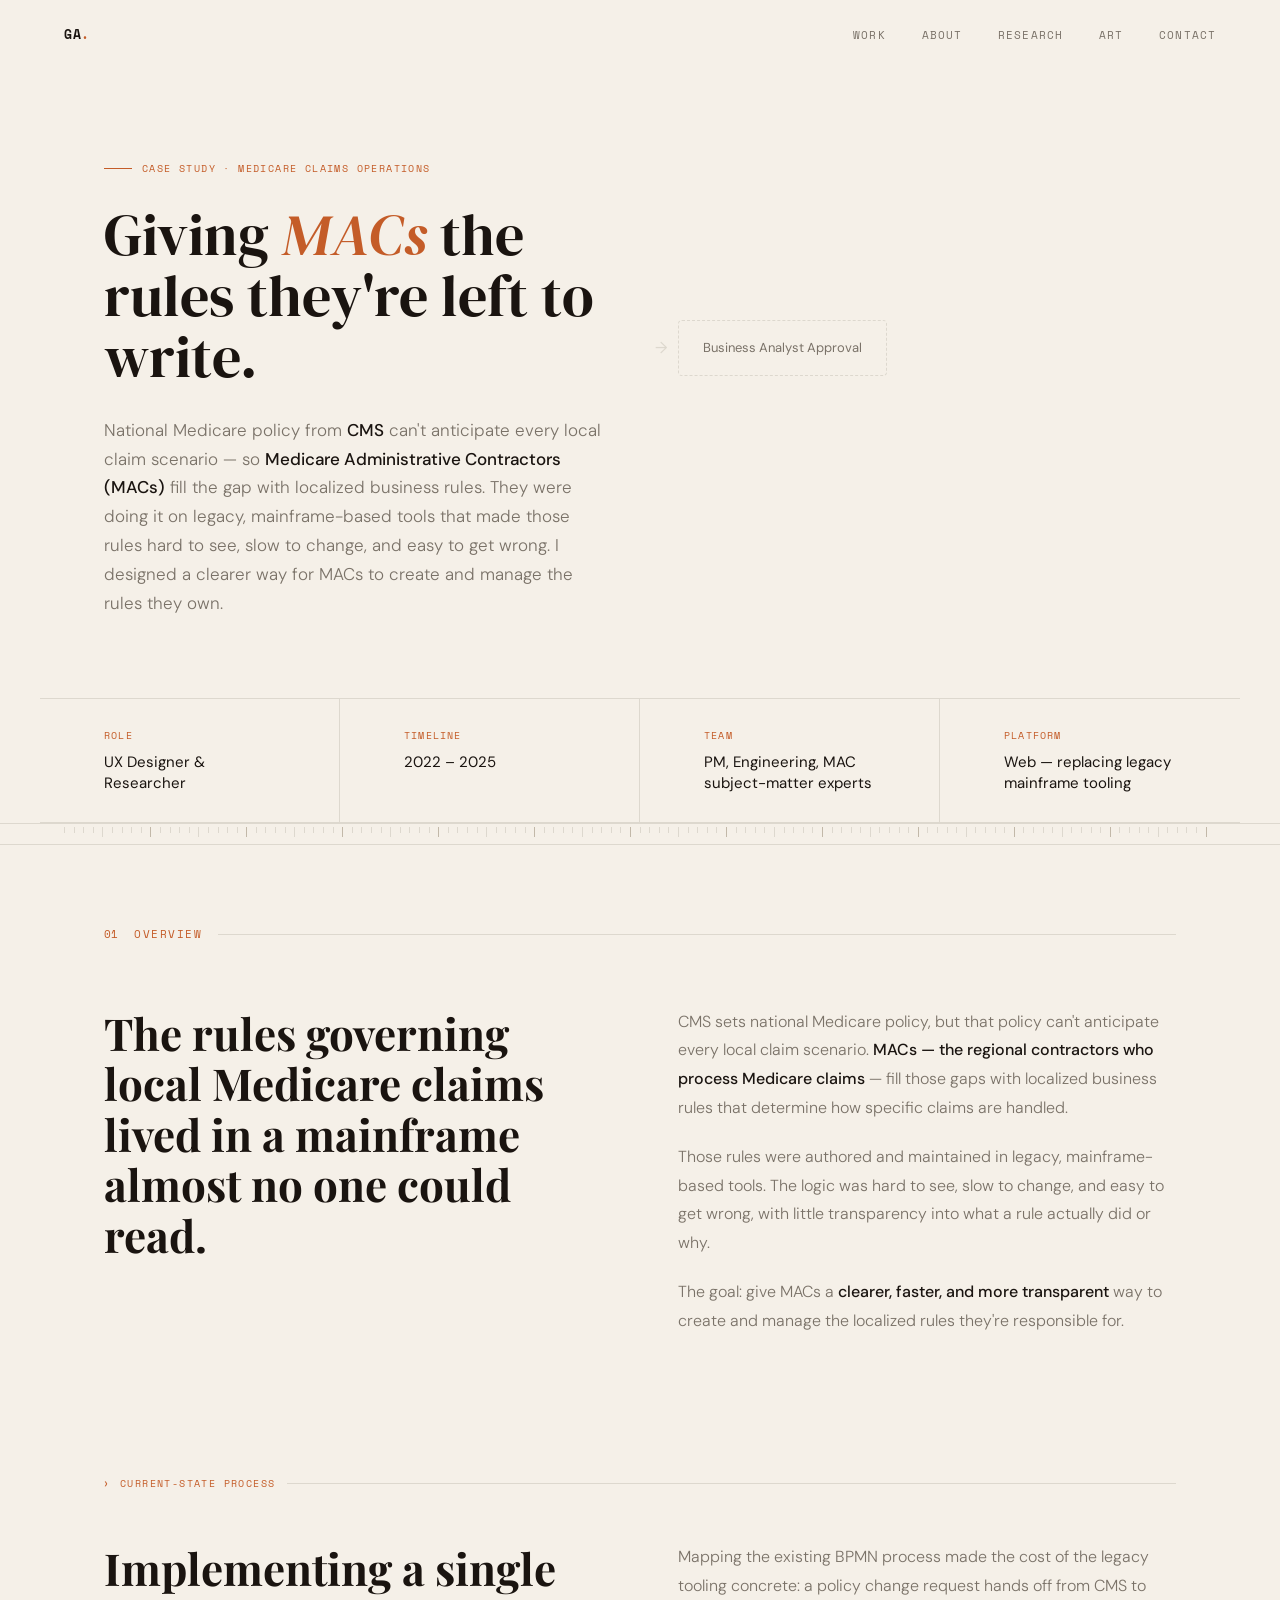
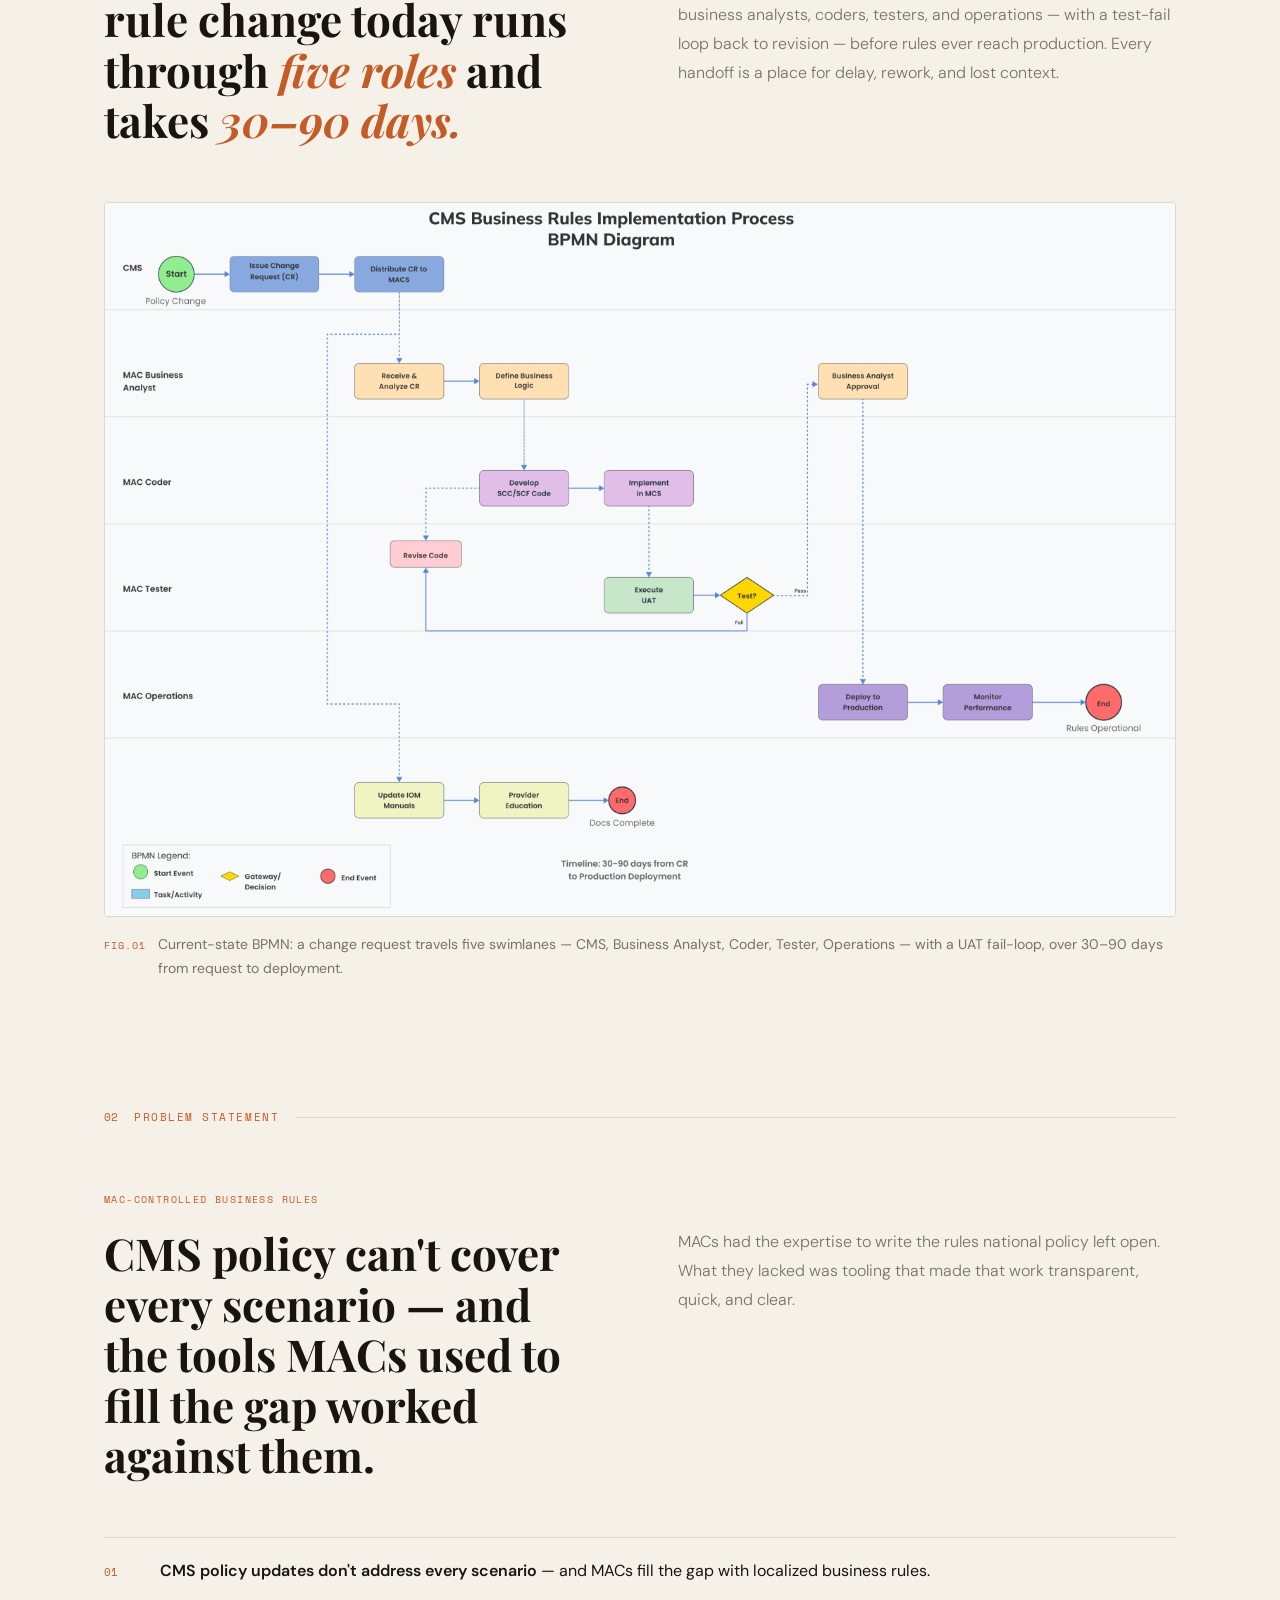
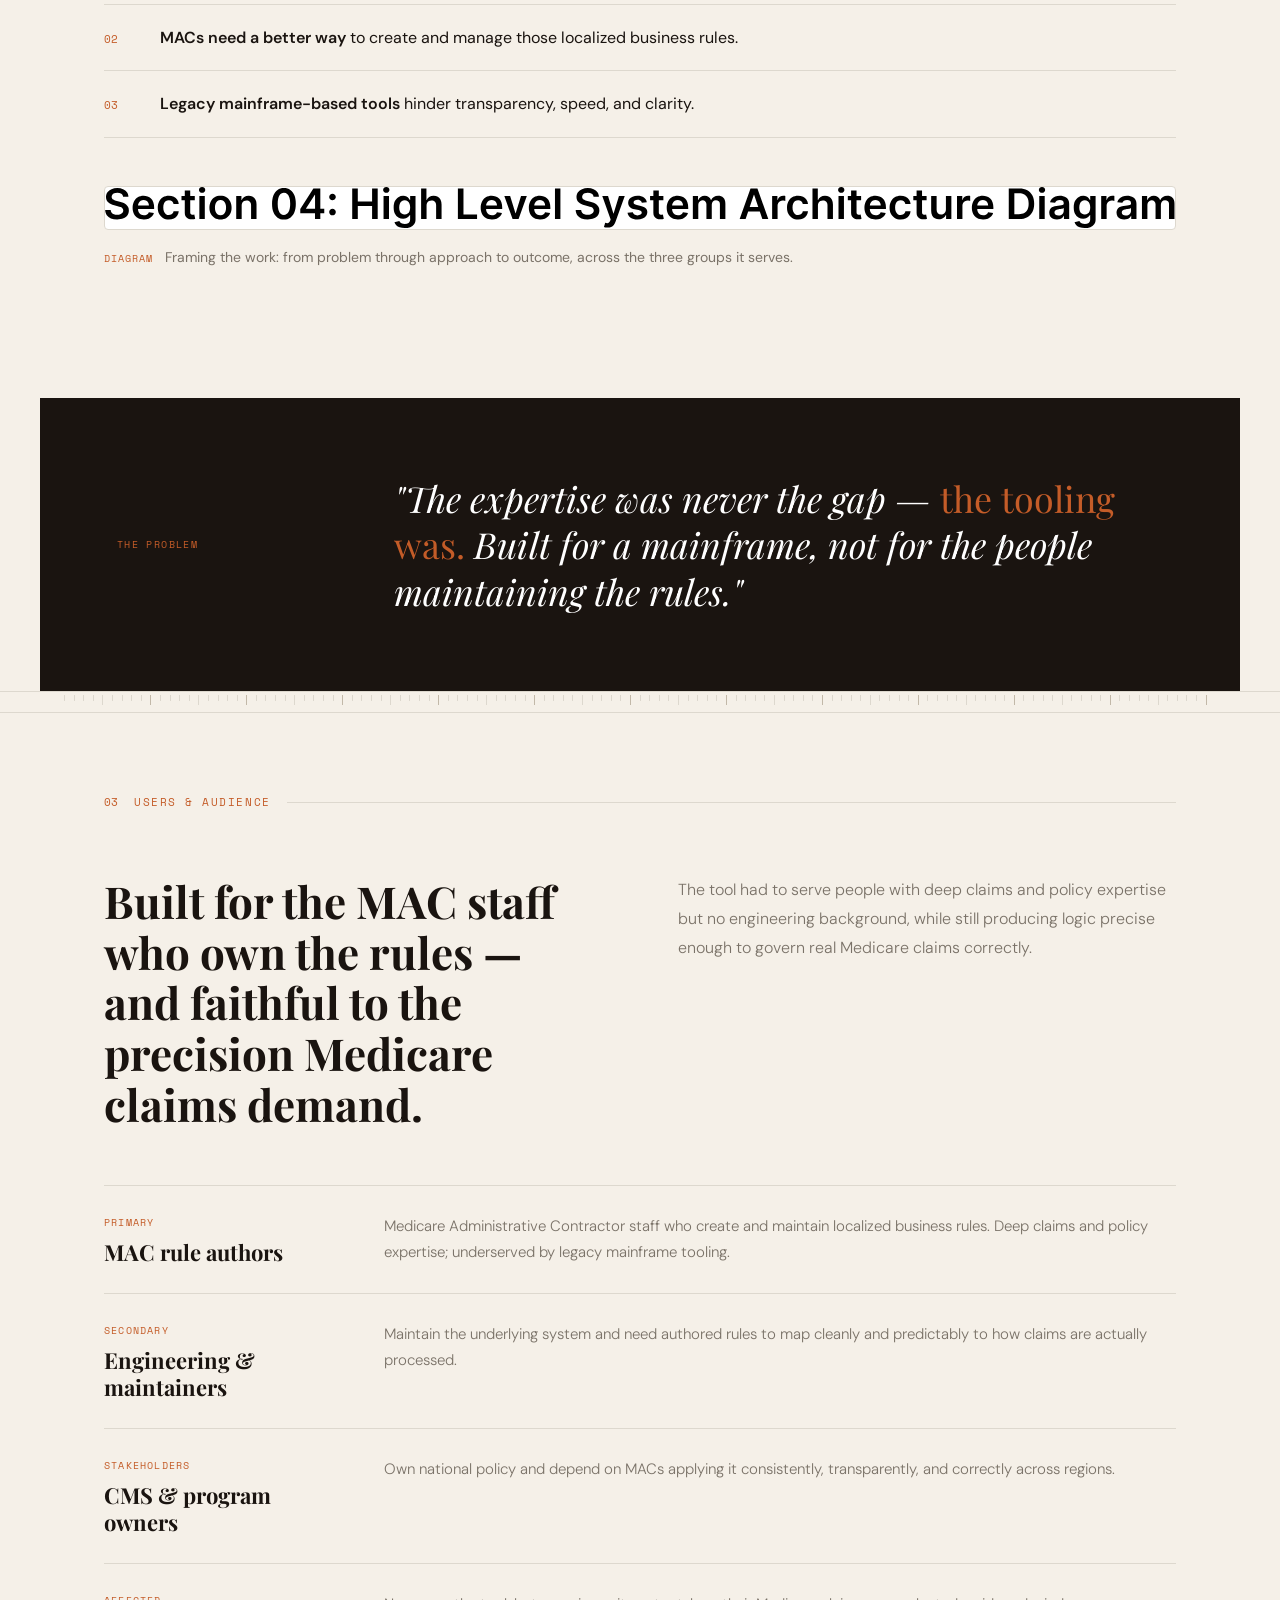
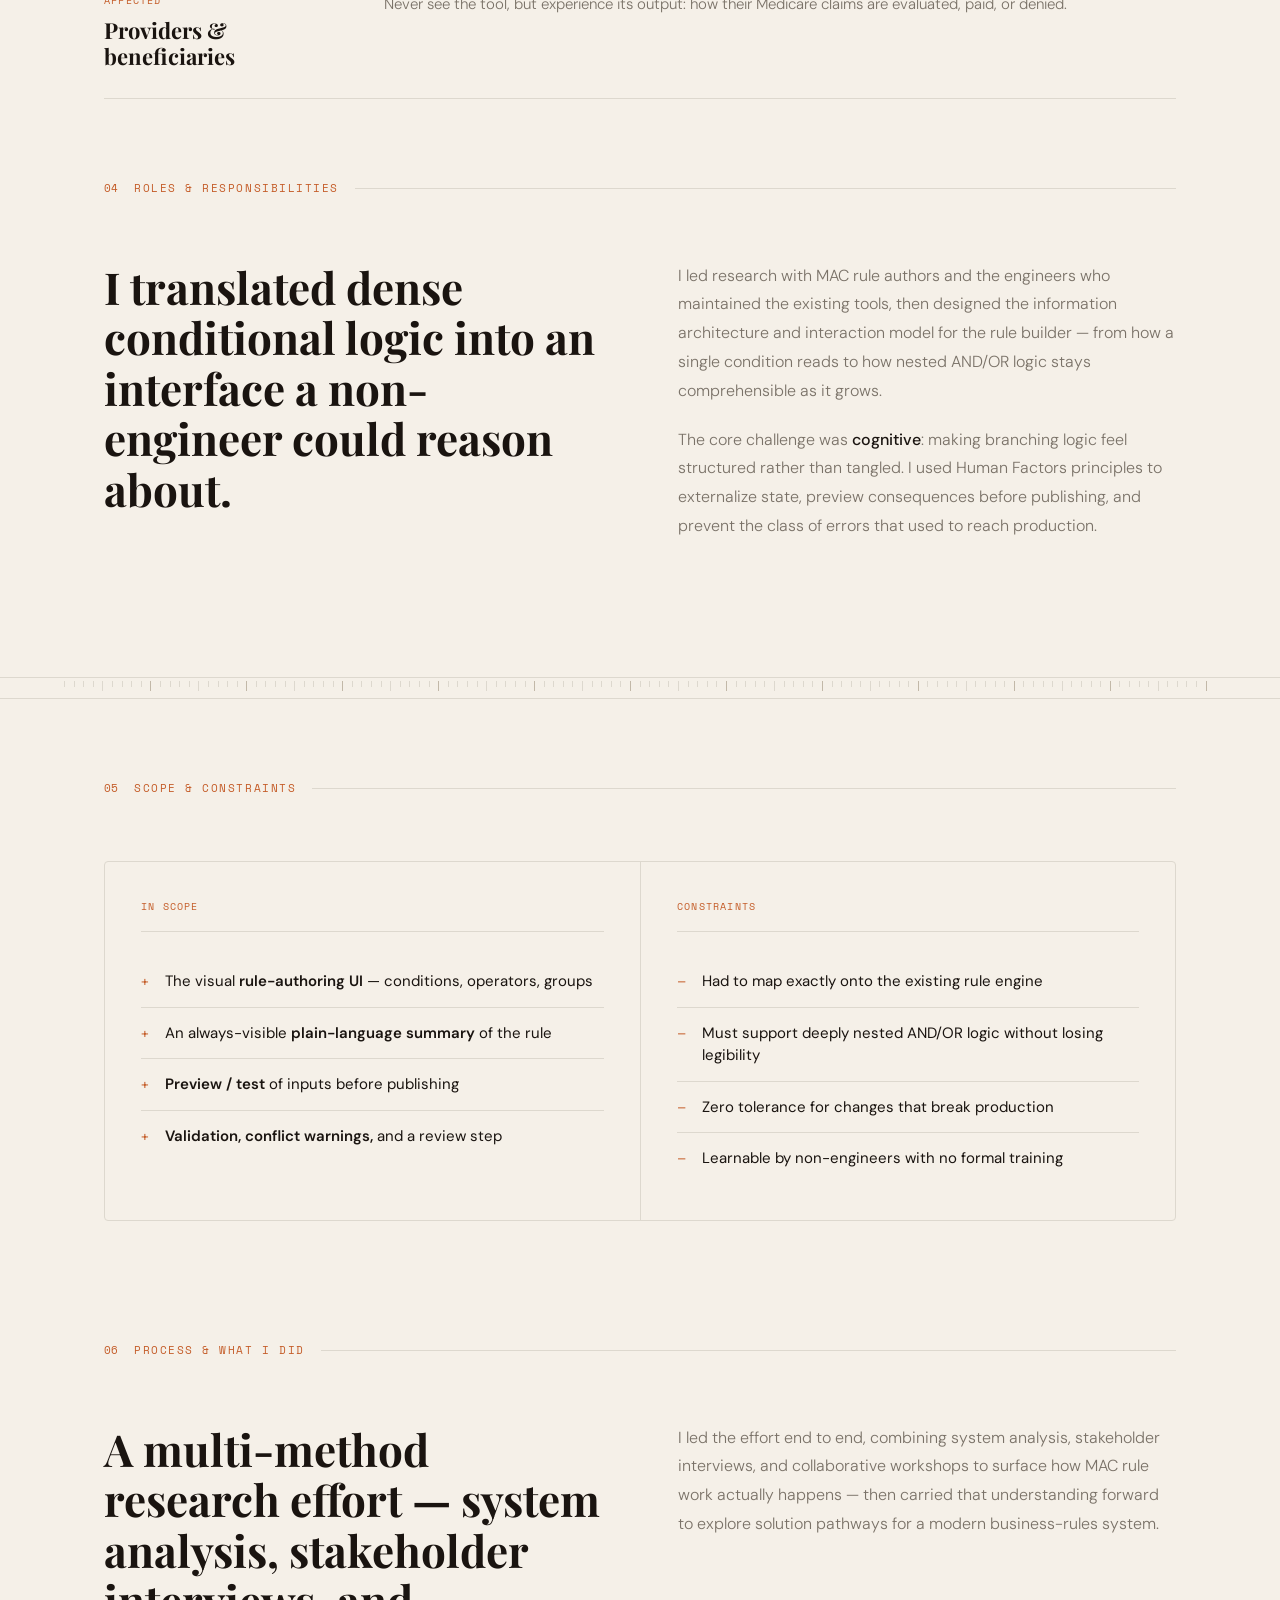
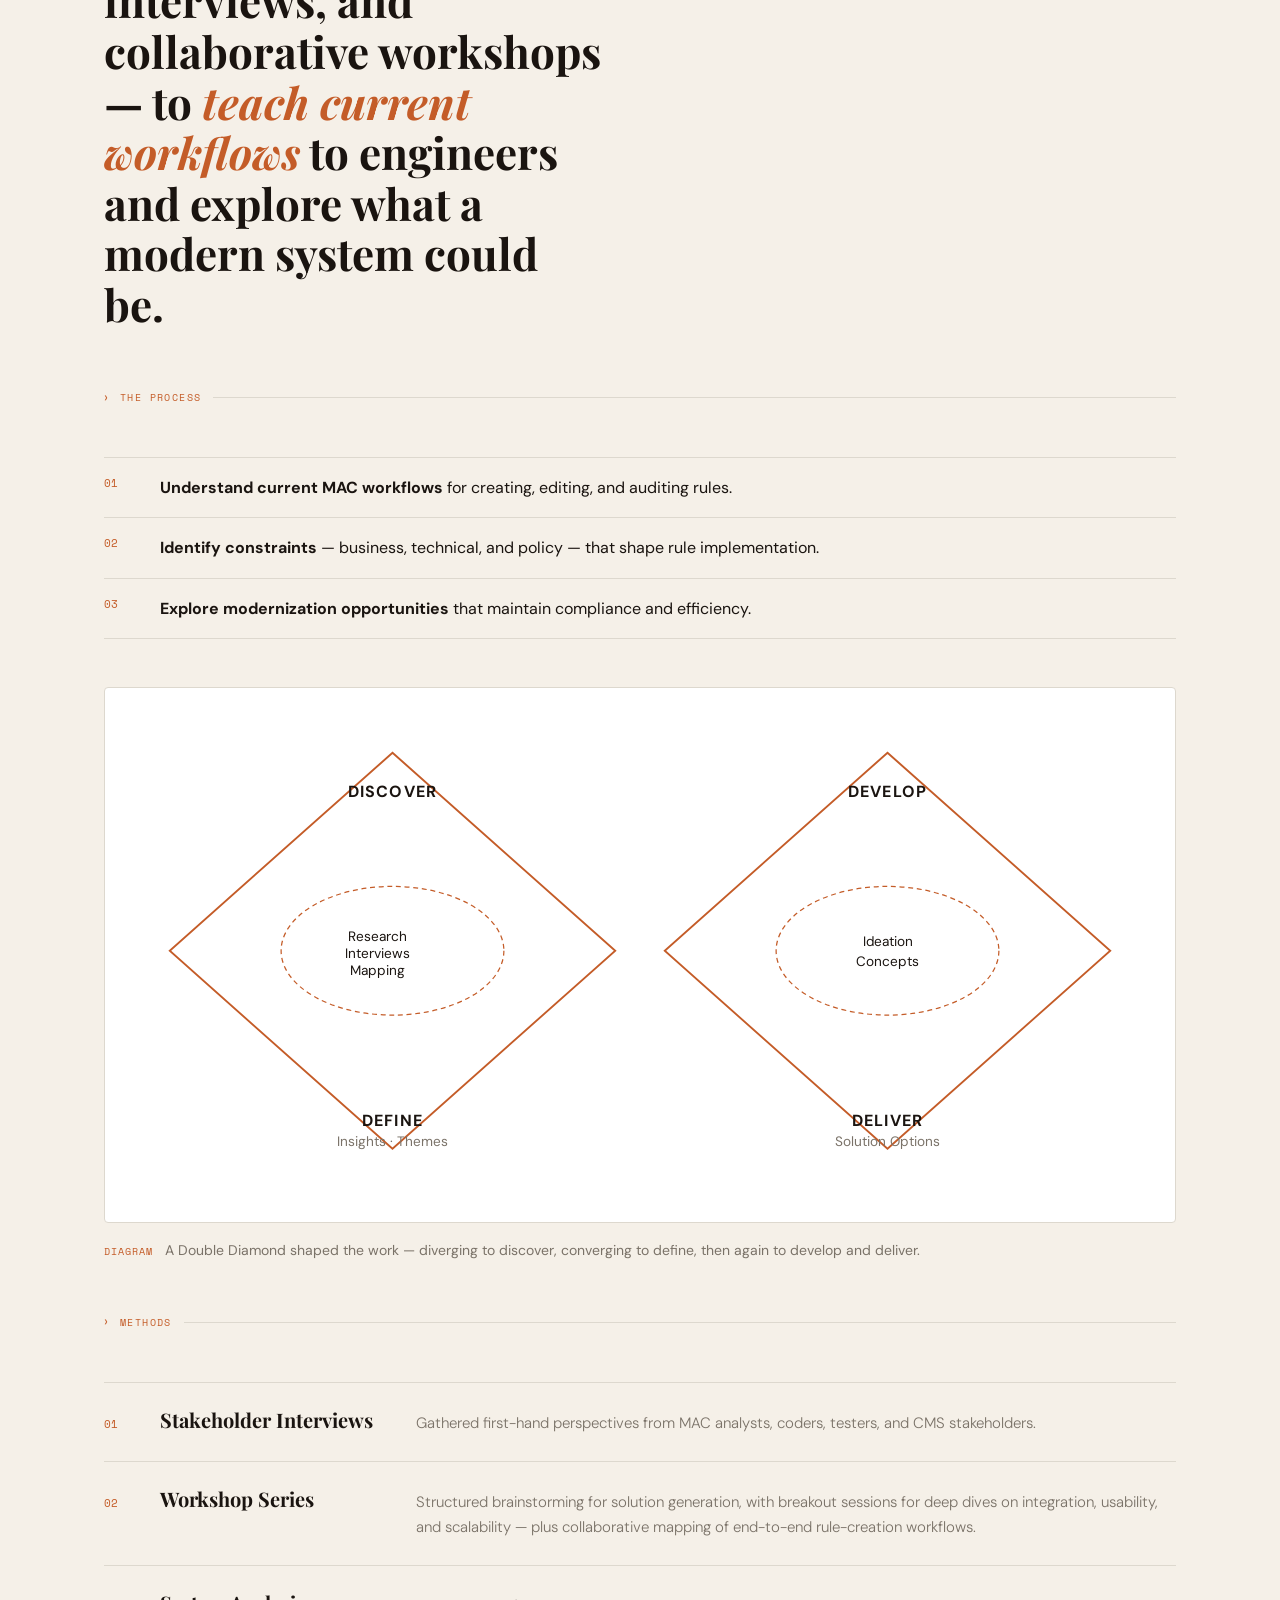
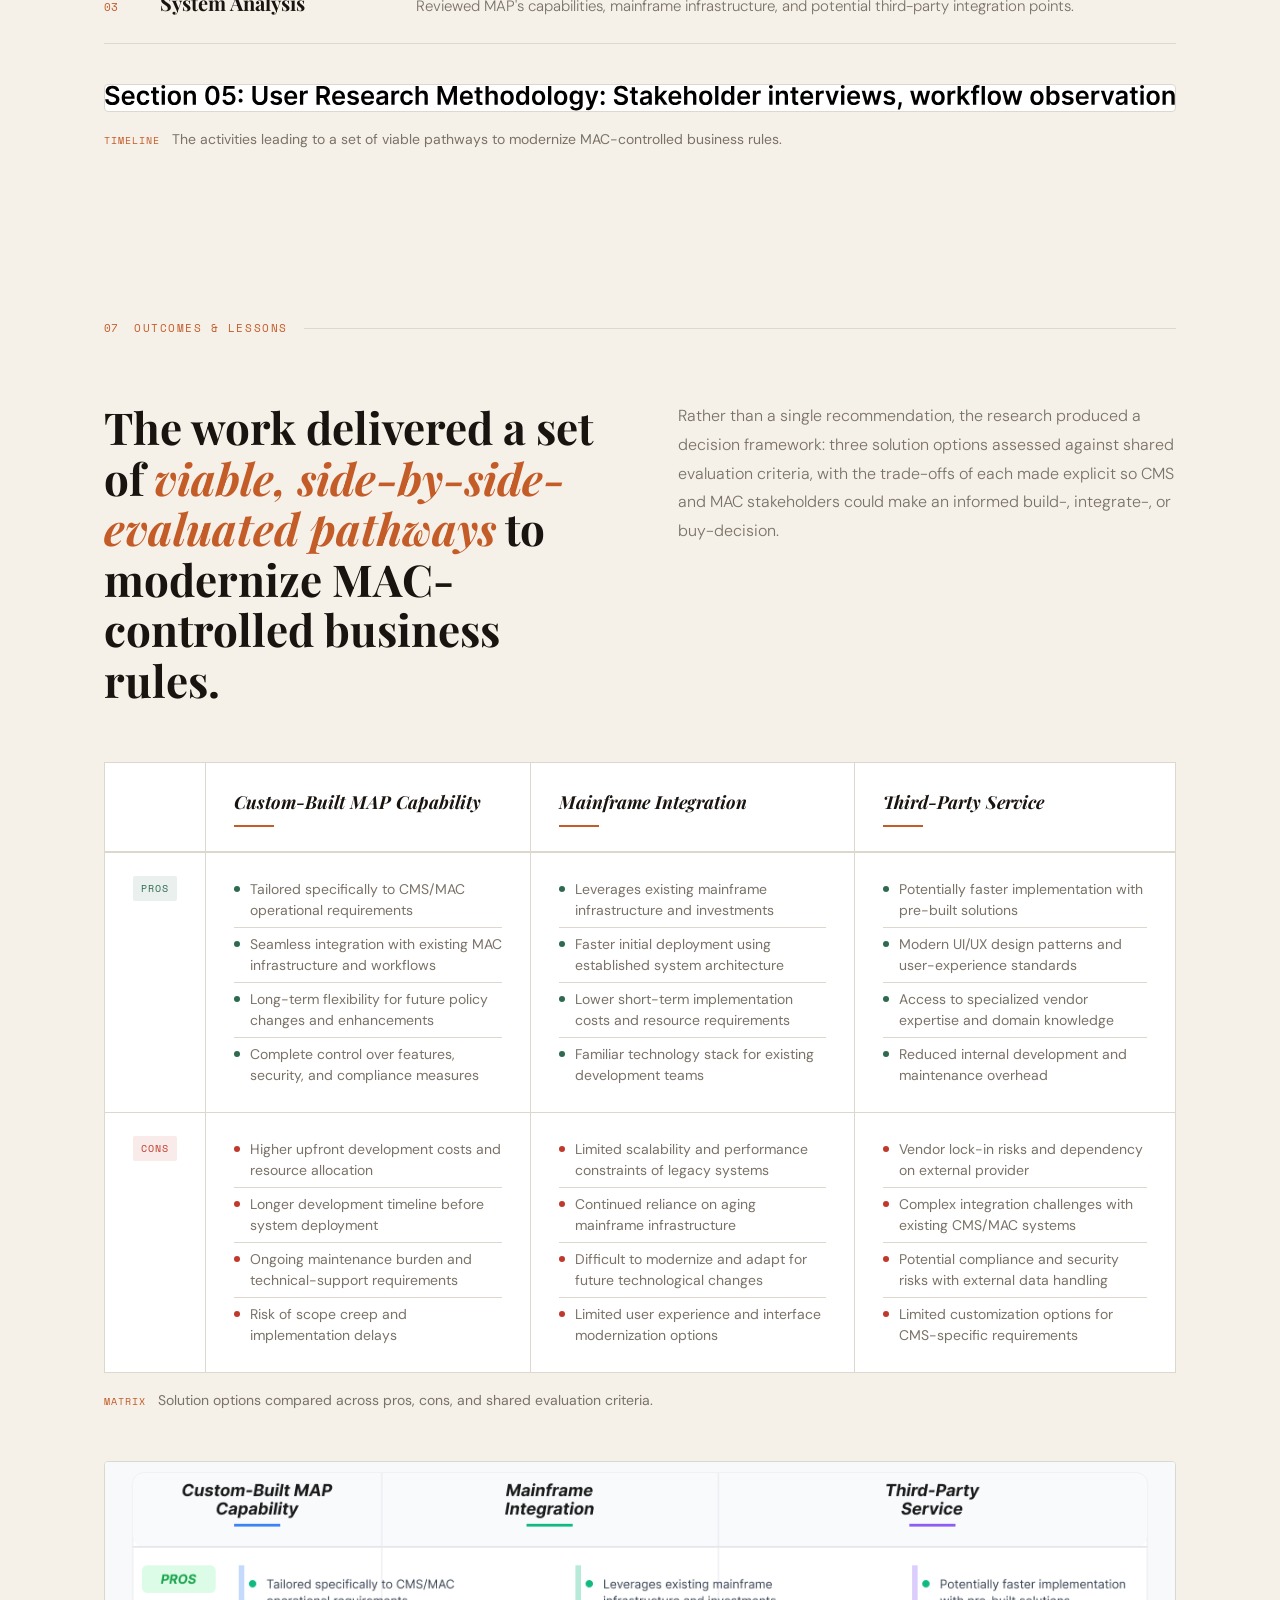
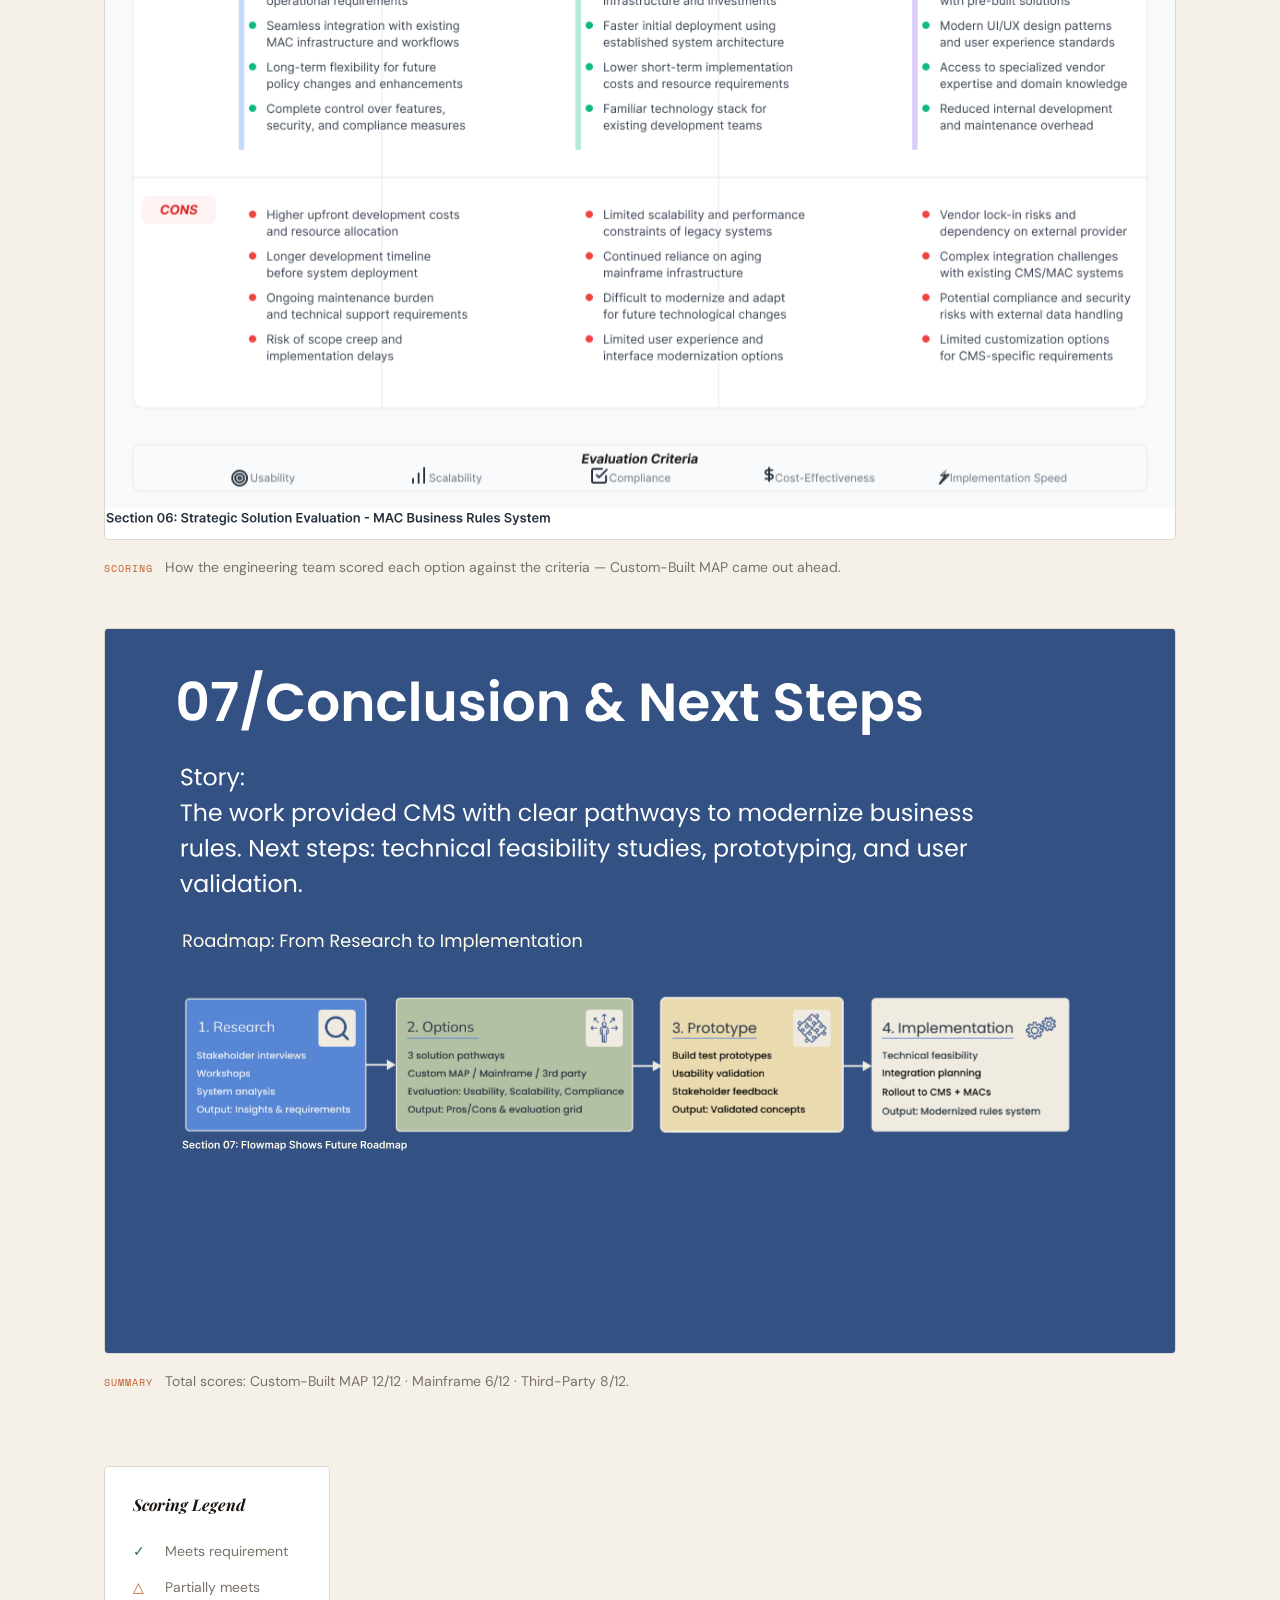
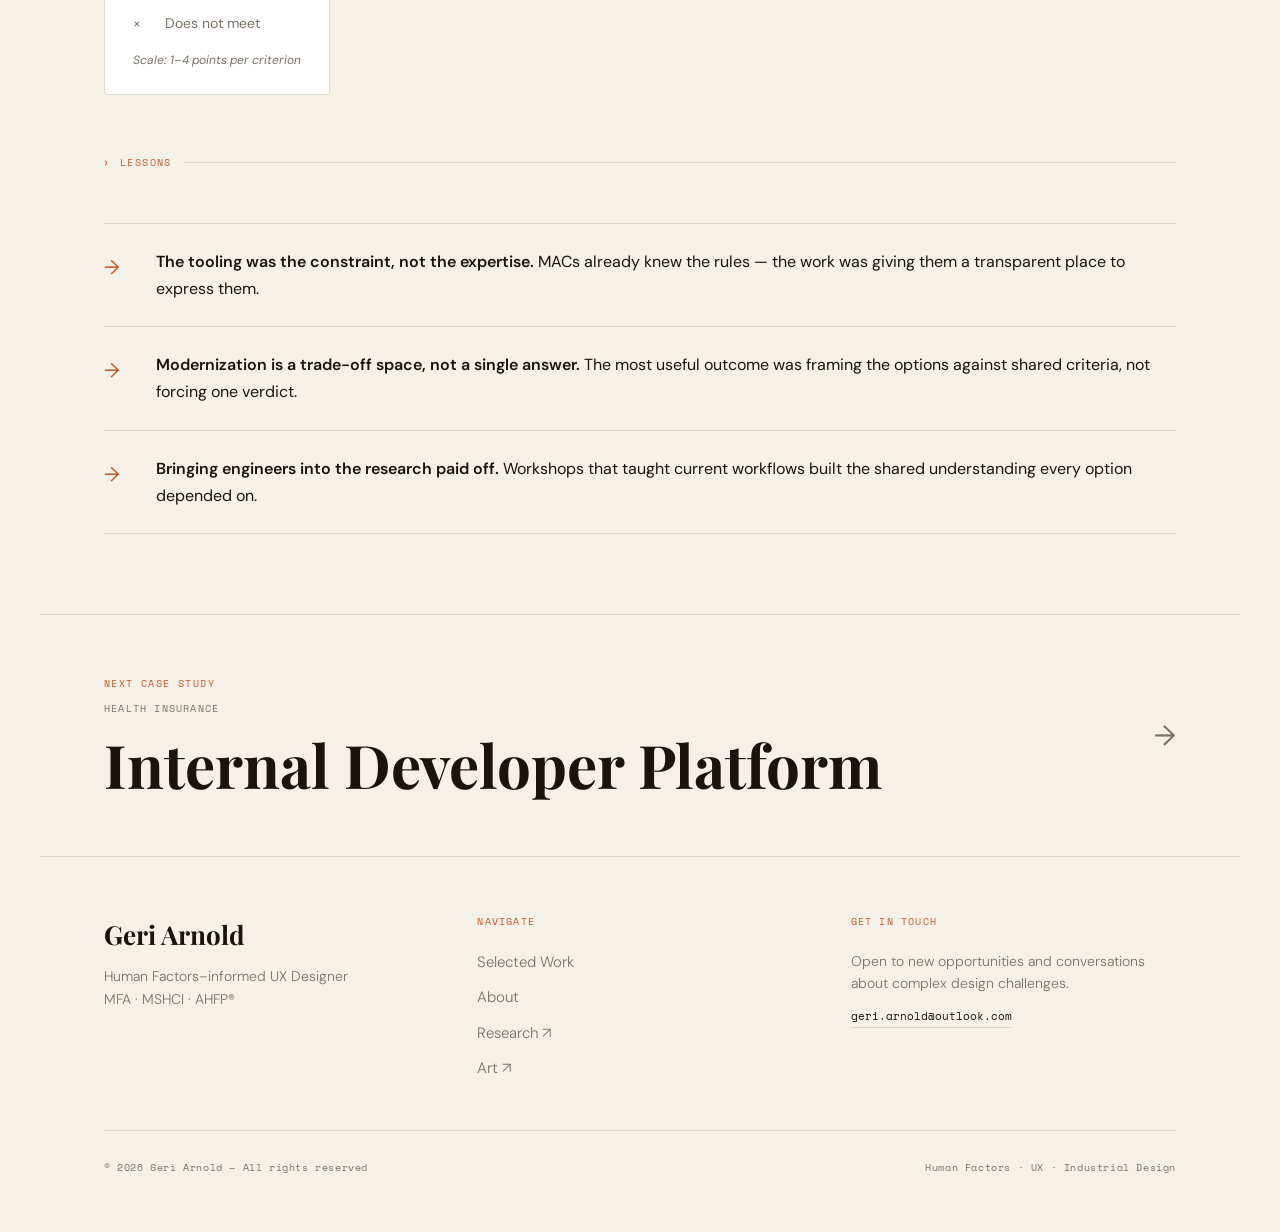
==== commit 944814da: "Update hero font to DM Serif Display" ====
--- a/CMS_BusinessRules_CaseStudy.html
+++ b/CMS_BusinessRules_CaseStudy.html
@@ -3,738 +3,822 @@
 <head>
 <meta charset="UTF-8">
 <meta name="viewport" content="width=device-width, initial-scale=1.0">
-<title>Business Rules — CMS · Geri Arnold</title>
-<link href="https://fonts.googleapis.com/css2?family=DM+Serif+Display:ital@0;1&family=DM+Sans:ital,opsz,wght@0,9..40,300;0,9..40,400;0,9..40,500;1,9..40,300&family=Space+Mono:wght@400;700&display=swap" rel="stylesheet">
-<link rel="stylesheet" href="case-study.css">
+<title>CMS Business Rules — Geri Arnold</title>
+<link rel="preconnect" href="https://fonts.googleapis.com">
+<link href="https://fonts.googleapis.com/css2?family=DM+Serif+Display:ital@0;1&family=Playfair+Display:ital,wght@0,400;0,600;0,700;1,400;1,700&family=DM+Sans:wght@300;400;500&family=Space+Mono:wght@400;700&display=swap" rel="stylesheet">
+<style>
+  :root {
+    --bg:      #F5F0E8;
+    --bg-2:    #EDEAE2;
+    --dark:    #1A1410;
+    --mid:     #7A7268;
+    --light:   #F5F0E8;
+    --white:   #FFFFFF;
+    --border:  #DDD8CE;
+    --orange:  #C45C28;
+    --orange-light: #F5EDE6;
+    --green:   #2D6A4F;
+    --red:     #C0392B;
+    --serif:   'Playfair Display', Georgia, serif;
+    --sans:    'DM Sans', system-ui, sans-serif;
+    --mono:    'Space Mono', monospace;
+    --max-w:   1200px;
+    --gutter:  clamp(24px, 5vw, 80px);
+  }
+  *, *::before, *::after { box-sizing: border-box; margin: 0; padding: 0; }
+  html { scroll-behavior: smooth; }
+  body {
+    font-family: var(--sans);
+    background: var(--bg);
+    color: var(--dark);
+    font-size: 16px;
+    line-height: 1.7;
+    overflow-x: hidden;
+  }
+
+  /* ── NAV ── */
+  nav {
+    position: fixed; top: 0; left: 0; right: 0; z-index: 100;
+    display: flex; align-items: center; justify-content: space-between;
+    padding: 20px var(--gutter);
+    background: rgba(245,240,232,0.95);
+    backdrop-filter: blur(12px);
+    border-bottom: 1px solid transparent;
+    transition: border-color 0.3s;
+  }
+  nav.scrolled { border-bottom-color: var(--border); }
+  .nav-logo { font-family: var(--mono); font-size: 13px; font-weight: 700; letter-spacing: 0.05em; color: var(--dark); text-decoration: none; }
+  .nav-logo span { color: var(--orange); }
+  .nav-links { display: flex; gap: 36px; list-style: none; }
+  .nav-links > li > a { font-family: var(--mono); font-size: 11px; letter-spacing: 0.1em; text-transform: uppercase; color: var(--mid); text-decoration: none; transition: color 0.2s; position: relative; }
+  .nav-links > li > a::after { content: ''; position: absolute; bottom: -2px; left: 0; right: 0; height: 1px; background: var(--orange); transform: scaleX(0); transform-origin: left; transition: transform 0.25s; }
+  .nav-links > li > a:hover { color: var(--dark); }
+  .nav-links > li > a:hover::after { transform: scaleX(1); }
+  .nav-dropdown { position: relative; }
+  .nav-dropdown-menu { position: absolute; top: calc(100% + 16px); left: 50%; transform: translateX(-50%); background: var(--white); border: 1px solid var(--border); border-radius: 6px; padding: 8px 0; min-width: 260px; opacity: 0; visibility: hidden; transition: opacity 0.2s, visibility 0.2s; box-shadow: 0 8px 24px rgba(0,0,0,0.08); z-index: 200; }
+  .nav-dropdown:hover .nav-dropdown-menu { opacity: 1; visibility: visible; }
+  .nav-dropdown-menu a { display: block; padding: 10px 16px; font-family: var(--mono); font-size: 11px; letter-spacing: 0.06em; text-transform: uppercase; color: var(--mid); text-decoration: none; transition: color 0.15s, background 0.15s; }
+  .nav-dropdown-menu a:hover { color: var(--orange); background: var(--orange-light); }
+  .nav-dropdown-menu a.nav-active { color: var(--orange); }
+  @media (max-width: 768px) { .nav-links { display: none; } }
+
+  /* ── HERO ── */
+  .hero {
+    max-width: var(--max-w); margin: 0 auto;
+    padding: 160px var(--gutter) 80px;
+    display: grid; grid-template-columns: 1fr 1fr;
+    gap: clamp(40px, 6vw, 120px); align-items: start;
+  }
+  .hero-eyebrow { font-family: var(--mono); font-size: 10px; letter-spacing: 0.14em; text-transform: uppercase; color: var(--orange); margin-bottom: 28px; display: flex; align-items: center; gap: 10px; }
+  .hero-eyebrow::before { content: ''; display: block; width: 28px; height: 1px; background: var(--orange); }
+  .hero h1 { font-family: 'DM Serif Display', Georgia, serif; font-size: clamp(42px, 5vw, 58px); line-height: 1.05; color: var(--dark); margin-bottom: 28px; font-weight: 400; }
+  .hero h1 em { font-style: italic; color: var(--orange); }
+  .hero-sub { font-size: 17px; font-weight: 300; line-height: 1.7; color: var(--mid); }
+  .hero-sub strong { color: var(--dark); font-weight: 500; }
+  .hero-right { padding-top: 160px; }
+  .hero-flow-card { border: 1px dashed var(--border); border-radius: 4px; padding: 16px 24px; display: inline-block; font-size: 13px; color: var(--mid); position: relative; }
+  .hero-flow-card::before { content: '→'; position: absolute; left: -24px; top: 50%; transform: translateY(-50%); color: var(--border); font-size: 16px; }
+
+  /* ── META ROW ── */
+  .meta-row {
+    border-top: 1px solid var(--border); border-bottom: 1px solid var(--border);
+    display: grid; grid-template-columns: repeat(4, 1fr);
+    max-width: var(--max-w); margin: 0 auto;
+  }
+  .meta-item { padding: 28px var(--gutter); border-right: 1px solid var(--border); }
+  .meta-item:last-child { border-right: none; }
+  .meta-label { font-family: var(--mono); font-size: 10px; letter-spacing: 0.12em; text-transform: uppercase; color: var(--orange); margin-bottom: 8px; }
+  .meta-value { font-size: 15px; color: var(--dark); line-height: 1.4; }
+
+  /* ── RULER STRIP ── */
+  .ruler {
+    width: 100%; height: 22px; overflow: hidden;
+    border-top: 1px solid var(--border); border-bottom: 1px solid var(--border);
+    display: flex; align-items: flex-start; padding: 3px var(--gutter) 0;
+    background: var(--bg);
+  }
+  .ruler-inner { display: flex; gap: 0; width: 100%; }
+  .ruler-tick { flex: 1; border-left: 1px solid var(--border); height: 6px; }
+  .ruler-tick:nth-child(10n) { height: 14px; border-left-color: #C2B8A8; }
+  .ruler-tick:nth-child(5n) { height: 10px; }
+
+  /* ── SECTION ── */
+  .cs-section { max-width: var(--max-w); margin: 0 auto; padding: 80px var(--gutter); }
+  .cs-section + .cs-section { padding-top: 40px; }
+
+  /* Section header with number + label + rule */
+  .section-head { display: flex; align-items: center; gap: 16px; margin-bottom: 64px; }
+  .section-num { font-family: var(--mono); font-size: 11px; color: var(--orange); flex-shrink: 0; }
+  .section-tag { font-family: var(--mono); font-size: 11px; letter-spacing: 0.14em; text-transform: uppercase; color: var(--orange); flex-shrink: 0; }
+  .section-rule { flex: 1; height: 1px; background: var(--border); }
+
+  /* Sub-label with arrow */
+  .sub-label { display: flex; align-items: center; gap: 12px; margin-bottom: 48px; }
+  .sub-label-arrow { color: var(--orange); font-size: 14px; }
+  .sub-label-text { font-family: var(--mono); font-size: 10px; letter-spacing: 0.14em; text-transform: uppercase; color: var(--orange); }
+  .sub-label-rule { flex: 1; height: 1px; background: var(--border); }
+
+  /* Split layout: large serif headline left, body text right */
+  .split { display: grid; grid-template-columns: 1fr 1fr; gap: clamp(40px, 6vw, 100px); align-items: start; margin-bottom: 56px; }
+  .split h2 { font-family: var(--serif); font-size: clamp(28px, 3.5vw, 44px); line-height: 1.15; color: var(--dark); font-weight: 700; }
+  .split h2 em { font-style: italic; color: var(--orange); }
+  .split-body p { font-size: 16px; color: var(--mid); line-height: 1.8; margin-bottom: 20px; font-weight: 300; }
+  .split-body p strong { color: var(--dark); font-weight: 500; }
+  .split-body p:last-child { margin-bottom: 0; }
+
+  /* Diagram image */
+  .diagram-wrap { border: 1px solid var(--border); border-radius: 4px; overflow: hidden; margin-bottom: 16px; background: var(--white); }
+  .diagram-wrap img { width: 100%; display: block; }
+  .diagram-caption { display: flex; align-items: baseline; gap: 12px; font-size: 14px; color: var(--mid); margin-bottom: 48px; }
+  .diagram-label { font-family: var(--mono); font-size: 10px; letter-spacing: 0.1em; text-transform: uppercase; color: var(--orange); flex-shrink: 0; }
+
+  /* ── PROBLEM ITEMS ── */
+  .problem-list { margin-top: 40px; }
+  .problem-item { display: grid; grid-template-columns: 40px 1fr; gap: 16px; align-items: baseline; padding: 20px 0; border-bottom: 1px solid var(--border); }
+  .problem-item:first-child { border-top: 1px solid var(--border); }
+  .problem-num { font-family: var(--mono); font-size: 11px; color: var(--orange); }
+  .problem-text { font-size: 16px; color: var(--dark); line-height: 1.6; }
+  .problem-text strong { font-weight: 600; }
+
+  /* ── DARK PULLQUOTE BLOCK ── */
+  .dark-block {
+    background: var(--dark); color: var(--white);
+    margin: 0 var(--gutter);
+    padding: clamp(48px, 6vw, 80px) clamp(40px, 6vw, 80px);
+    display: grid; grid-template-columns: 200px 1fr;
+    gap: clamp(40px, 6vw, 80px); align-items: center;
+    max-width: calc(var(--max-w) - 0px);
+    margin: 0 auto;
+  }
+  .dark-block-label { font-family: var(--mono); font-size: 10px; letter-spacing: 0.14em; text-transform: uppercase; color: var(--orange); }
+  .dark-quote { font-family: var(--serif); font-size: clamp(22px, 2.8vw, 36px); line-height: 1.3; font-style: italic; color: var(--white); }
+  .dark-quote em { font-style: normal; color: var(--orange); }
+  .dark-quote strong { font-style: normal; color: var(--white); }
+
+  /* ── USER ROWS ── */
+  .user-rows { margin-top: 40px; }
+  .user-row { display: grid; grid-template-columns: 240px 1fr; gap: 40px; padding: 28px 0; border-bottom: 1px solid var(--border); align-items: start; }
+  .user-row:first-child { border-top: 1px solid var(--border); }
+  .user-role-label { font-family: var(--mono); font-size: 10px; letter-spacing: 0.12em; text-transform: uppercase; color: var(--orange); margin-bottom: 8px; }
+  .user-role-name { font-family: var(--serif); font-size: 22px; font-weight: 700; color: var(--dark); line-height: 1.2; }
+  .user-role-desc { font-size: 15px; color: var(--mid); font-weight: 300; line-height: 1.7; }
+
+  /* ── SCOPE & CONSTRAINTS BOX ── */
+  .scope-box { border: 1px solid var(--border); border-radius: 4px; display: grid; grid-template-columns: 1fr 1fr; margin-top: 40px; overflow: hidden; }
+  .scope-col { padding: 36px; }
+  .scope-col + .scope-col { border-left: 1px solid var(--border); }
+  .scope-col-label { font-family: var(--mono); font-size: 10px; letter-spacing: 0.12em; text-transform: uppercase; color: var(--orange); margin-bottom: 24px; padding-bottom: 16px; border-bottom: 1px solid var(--border); }
+  .scope-item { display: flex; align-items: baseline; gap: 16px; padding: 14px 0; border-bottom: 1px solid var(--border); font-size: 15px; color: var(--dark); line-height: 1.5; }
+  .scope-item:last-child { border-bottom: none; }
+  .scope-plus { color: var(--orange); font-size: 14px; flex-shrink: 0; }
+  .scope-minus { color: var(--orange); font-size: 14px; flex-shrink: 0; }
+  .scope-item strong { font-weight: 600; }
+
+  /* ── PROCESS GOALS ── */
+  .process-goals { margin: 40px 0; }
+  .process-goal { display: grid; grid-template-columns: 40px 1fr; gap: 16px; padding: 16px 0; border-bottom: 1px solid var(--border); font-size: 16px; color: var(--dark); }
+  .process-goal:first-child { border-top: 1px solid var(--border); }
+  .process-goal-num { font-family: var(--mono); font-size: 11px; color: var(--orange); }
+
+  /* ── DOUBLE DIAMOND ── */
+  .double-diamond-wrap { border: 1px solid var(--border); background: var(--white); border-radius: 4px; padding: 40px; margin-bottom: 16px; }
+
+  /* ── METHODS ── */
+  .methods { margin-top: 40px; }
+  .method-item { display: grid; grid-template-columns: 40px 240px 1fr; gap: 16px; align-items: baseline; padding: 24px 0; border-bottom: 1px solid var(--border); }
+  .method-item:first-child { border-top: 1px solid var(--border); }
+  .method-num { font-family: var(--mono); font-size: 11px; color: var(--orange); }
+  .method-name { font-family: var(--serif); font-size: 20px; font-weight: 700; color: var(--dark); line-height: 1.3; }
+  .method-desc { font-size: 15px; color: var(--mid); font-weight: 300; line-height: 1.7; }
+
+  /* ── COMPARISON TABLE ── */
+  .comparison-intro { margin-top: 40px; }
+  .comparison-intro p { font-size: 16px; color: var(--mid); max-width: 720px; margin-bottom: 16px; font-weight: 300; }
+
+  .comparison-table { width: 100%; border-collapse: collapse; margin-top: 32px; border: 1px solid var(--border); }
+  .comparison-table th { padding: 24px 28px; text-align: left; border-bottom: 2px solid var(--border); border-right: 1px solid var(--border); background: var(--white); }
+  .comparison-table th:last-child { border-right: none; }
+  .comparison-table th.col-head { font-family: var(--serif); font-size: 18px; font-style: italic; font-weight: 700; color: var(--dark); }
+  .col-underline { display: block; width: 40px; height: 2px; background: var(--orange); margin-top: 8px; }
+  .comparison-table td { padding: 20px 28px; border-bottom: 1px solid var(--border); border-right: 1px solid var(--border); vertical-align: top; background: var(--white); }
+  .comparison-table td:last-child { border-right: none; }
+  .comparison-table tr:last-child td { border-bottom: none; }
+  .row-label { font-family: var(--mono); font-size: 10px; letter-spacing: 0.1em; text-transform: uppercase; padding: 4px 8px; border-radius: 2px; display: inline-block; }
+  .row-label.pros { background: rgba(45,106,79,0.1); color: var(--green); }
+  .row-label.cons { background: rgba(192,57,43,0.1); color: var(--red); }
+  .comp-list { list-style: none; padding: 0; }
+  .comp-list li { font-size: 14px; color: var(--mid); padding: 6px 0; border-bottom: 1px solid var(--border); line-height: 1.5; display: flex; align-items: flex-start; gap: 10px; }
+  .comp-list li:last-child { border-bottom: none; }
+  .comp-dot { width: 6px; height: 6px; border-radius: 50%; flex-shrink: 0; margin-top: 7px; }
+  .comp-dot.green { background: var(--green); }
+  .comp-dot.red { background: var(--red); }
+
+  /* Eval criteria row */
+  .eval-criteria-row { background: var(--bg) !important; padding: 24px 28px; text-align: center; }
+  .eval-criteria-title { font-family: var(--serif); font-size: 16px; font-style: italic; font-weight: 700; color: var(--dark); margin-bottom: 16px; }
+  .eval-criteria-items { display: flex; justify-content: center; gap: 28px; flex-wrap: wrap; }
+  .eval-criterion { display: flex; align-items: center; gap: 6px; font-size: 13px; color: var(--mid); }
+  .eval-criterion-icon { color: var(--orange); font-size: 14px; }
+
+  /* Scoring matrix */
+  .scoring-matrix { width: 100%; border-collapse: collapse; border: 1px solid var(--border); margin-top: 32px; }
+  .scoring-matrix th { padding: 20px 24px; border-bottom: 2px solid var(--border); border-right: 1px solid var(--border); background: var(--white); }
+  .scoring-matrix th:last-child { border-right: none; }
+  .scoring-matrix th.criteria-col { text-align: left; }
+  .scoring-matrix th.score-col { font-family: var(--serif); font-size: 16px; font-style: italic; font-weight: 700; text-align: center; color: var(--dark); }
+  .scoring-matrix td { padding: 16px 24px; border-bottom: 1px solid var(--border); border-right: 1px solid var(--border); background: var(--white); vertical-align: middle; }
+  .scoring-matrix td:last-child { border-right: none; }
+  .criteria-cell { display: flex; align-items: center; gap: 14px; }
+  .criteria-icon { font-size: 18px; color: var(--dark); flex-shrink: 0; }
+  .criteria-name { font-family: var(--serif); font-size: 16px; font-weight: 700; color: var(--dark); }
+  .criteria-sub { font-size: 12px; color: var(--mid); font-weight: 300; }
+  .score-cell { border-radius: 6px; padding: 12px 16px; text-align: center; }
+  .score-cell.excellent { background: rgba(45,106,79,0.1); }
+  .score-cell.good { background: rgba(45,106,79,0.07); }
+  .score-cell.fair { background: rgba(196,92,40,0.08); }
+  .score-cell.poor { background: rgba(192,57,43,0.08); }
+  .score-marks { font-size: 14px; margin-bottom: 4px; letter-spacing: 2px; }
+  .score-label { font-family: var(--serif); font-size: 13px; font-style: italic; }
+  .score-label.excellent { color: var(--green); }
+  .score-label.good { color: var(--green); }
+  .score-label.fair { color: var(--orange); }
+  .score-label.poor { color: var(--red); }
+  .score-bar { height: 3px; border-radius: 2px; margin-top: 6px; }
+  .score-bar.excellent { background: var(--green); width: 100%; }
+  .score-bar.good { background: var(--green); width: 75%; }
+  .score-bar.fair { background: var(--orange); width: 50%; }
+  .score-bar.poor { background: var(--red); width: 25%; }
+
+  /* Totals row */
+  .totals-row td { background: var(--bg) !important; padding: 20px 24px; text-align: center; }
+  .totals-title { font-family: var(--serif); font-size: 15px; font-style: italic; font-weight: 700; color: var(--dark); margin-bottom: 8px; }
+  .totals-scores { display: flex; justify-content: center; gap: 32px; flex-wrap: wrap; }
+  .total-item { font-family: var(--serif); font-size: 14px; font-style: italic; color: var(--dark); }
+  .total-num.best { color: var(--green); }
+  .total-num.mid { color: var(--orange); }
+
+  /* Scoring legend */
+  .scoring-legend { border: 1px solid var(--border); border-radius: 4px; padding: 24px 28px; display: inline-block; margin-top: 24px; background: var(--white); }
+  .scoring-legend h4 { font-family: var(--serif); font-size: 16px; font-weight: 700; font-style: italic; color: var(--dark); margin-bottom: 16px; }
+  .legend-item { display: flex; align-items: center; gap: 12px; padding: 6px 0; font-size: 14px; color: var(--mid); }
+  .legend-mark { font-size: 14px; width: 20px; }
+  .legend-mark.check { color: var(--green); }
+  .legend-mark.partial { color: var(--orange); }
+  .legend-mark.cross { color: var(--mid); }
+  .legend-scale { font-size: 12px; color: var(--mid); margin-top: 8px; font-style: italic; }
+
+  /* ── LESSONS ── */
+  .lessons { margin-top: 40px; }
+  .lesson { display: grid; grid-template-columns: 32px 1fr; gap: 20px; padding: 24px 0; border-bottom: 1px solid var(--border); }
+  .lesson:first-child { border-top: 1px solid var(--border); }
+  .lesson-arrow { color: var(--orange); font-size: 20px; flex-shrink: 0; padding-top: 2px; }
+  .lesson-text { font-size: 16px; color: var(--dark); line-height: 1.7; }
+  .lesson-text strong { font-weight: 600; }
+
+  /* ── NEXT CASE STUDY ── */
+  .next-cs { max-width: var(--max-w); margin: 0 auto; padding: 60px var(--gutter); border-top: 1px solid var(--border); display: grid; grid-template-columns: 1fr 80px; align-items: center; text-decoration: none; color: inherit; transition: opacity 0.2s; }
+  .next-cs:hover { opacity: 0.7; }
+  .next-cs-label { font-family: var(--mono); font-size: 10px; letter-spacing: 0.14em; text-transform: uppercase; color: var(--orange); margin-bottom: 8px; }
+  .next-cs-category { font-family: var(--mono); font-size: 10px; letter-spacing: 0.12em; text-transform: uppercase; color: var(--mid); margin-bottom: 16px; }
+  .next-cs-title { font-family: var(--serif); font-size: clamp(36px, 5vw, 60px); font-weight: 700; color: var(--dark); line-height: 1.05; }
+  .next-cs-arrow { font-size: 28px; color: var(--mid); text-align: right; }
+
+  /* ── FOOTER ── */
+  footer { border-top: 1px solid var(--border); padding: 56px var(--gutter); display: grid; grid-template-columns: 1fr 1fr 1fr; gap: 48px; max-width: var(--max-w); margin: 0 auto; }
+  .footer-name { font-family: var(--serif); font-size: 26px; font-weight: 700; color: var(--dark); margin-bottom: 8px; }
+  .footer-tag { font-size: 14px; color: var(--mid); font-weight: 300; line-height: 1.6; }
+  .footer-col-label { font-family: var(--mono); font-size: 10px; letter-spacing: 0.12em; text-transform: uppercase; color: var(--orange); margin-bottom: 20px; }
+  .footer-nav { display: flex; flex-direction: column; gap: 10px; }
+  .footer-nav a { font-size: 15px; color: var(--mid); text-decoration: none; font-weight: 300; transition: color 0.2s; }
+  .footer-nav a:hover { color: var(--dark); }
+  .footer-contact-link { font-family: var(--mono); font-size: 11px; color: var(--dark); text-decoration: none; border-bottom: 1px solid var(--border); padding-bottom: 2px; display: inline-block; margin-top: 12px; transition: border-color 0.2s; }
+  .footer-contact-link:hover { border-color: var(--dark); }
+  .footer-bottom { grid-column: 1/-1; padding-top: 28px; border-top: 1px solid var(--border); display: flex; justify-content: space-between; }
+  .footer-copy { font-family: var(--mono); font-size: 10px; color: var(--mid); letter-spacing: 0.06em; }
+
+  /* ── SCROLL ANIMATIONS ── */
+  .fade-up { opacity: 0; transform: translateY(20px); transition: opacity 0.6s ease, transform 0.6s ease; }
+  .fade-up.visible { opacity: 1; transform: translateY(0); }
+
+  @media (max-width: 900px) {
+    nav { padding: 16px 20px; }
+    .hero { grid-template-columns: 1fr; padding: 120px 24px 60px; }
+    .hero-right { display: none; }
+    .meta-row { grid-template-columns: 1fr 1fr; }
+    .meta-item:nth-child(2) { border-right: none; }
+    .split { grid-template-columns: 1fr; }
+    .dark-block { grid-template-columns: 1fr; padding: 40px 24px; }
+    .user-row { grid-template-columns: 1fr; gap: 8px; }
+    .scope-box { grid-template-columns: 1fr; }
+    .scope-col + .scope-col { border-left: none; border-top: 1px solid var(--border); }
+    .method-item { grid-template-columns: 40px 1fr; }
+    .method-desc { grid-column: 2; margin-top: -16px; }
+    .comparison-table, .scoring-matrix { font-size: 13px; }
+  }
+</style>
 </head>
-<body data-screen-label="Case Study — CMS Business Rules">
-
-<!-- NAVIGATION -->
-<nav id="nav">
-  <a href="Portfolio (standalone-source).html" class="nav-logo">GA<span>.</span></a>
+<body>
+
+<!-- NAV -->
+<nav id="main-nav">
+  <a href="GeriArnold_Portfolio.html" class="nav-logo">GA<span>.</span></a>
   <ul class="nav-links">
     <li class="nav-dropdown">
-      <a href="Portfolio (standalone-source).html#work">Work <span class="nav-caret" aria-hidden="true">▾</span></a>
-      <div class="nav-dropdown-menu" role="menu">
-        <div class="nav-dropdown-head"><span>Case Studies</span><span class="ndh-line"></span></div>
-        <a href="HomeDepot_RTV_CaseStudy.html" class="nav-dropdown-item" role="menuitem">
-          <span class="ndi-company">The Home Depot</span>
-          <span class="ndi-title">Return-to-Vendor (RTV)</span>
-        </a>
-        <a href="CMS_BusinessRules_CaseStudy.html" class="nav-dropdown-item active" role="menuitem">
-          <span class="ndi-company">CMS</span>
-          <span class="ndi-title">Business Rules</span>
-        </a>
-        <a href="HealthInsurance_IDP_CaseStudy.html" class="nav-dropdown-item" role="menuitem">
-          <span class="ndi-company">Health Insurance</span>
-          <span class="ndi-title">Intelligent Document Processing</span>
-        </a>
+      <a href="GeriArnold_Portfolio.html#work">Work</a>
+      <div class="nav-dropdown-menu">
+        <a href="HomeDepot_RTV_CaseStudy.html">Home Depot · RTV</a>
+        <a href="CMS_BusinessRules_CaseStudy.html" class="nav-active">Flexion · CMS</a>
+        <a href="HealthInsurance_IDP_CaseStudy.html">Health Insurance · IDP</a>
       </div>
     </li>
-    <li><a href="Portfolio (standalone-source).html#about">About</a></li>
+    <li><a href="GeriArnold_Portfolio.html#about">About</a></li>
     <li><a href="https://geriarnold.myportfolio.com/research" target="_blank">Research</a></li>
     <li><a href="https://geriarnold.myportfolio.com/art" target="_blank">Art</a></li>
-    <li><a href="Portfolio (standalone-source).html#contact">Contact</a></li>
+    <li><a href="GeriArnold_Portfolio.html#contact">Contact</a></li>
   </ul>
 </nav>
 
 <!-- HERO -->
-<header class="cs-hero">
-  <div class="cs-hero-bg" aria-hidden="true"><img src="images/cms-bpmn-current-state.png" alt=""></div>
-  <a href="Portfolio (standalone-source).html#work" class="cs-back">← Back to Selected Work</a>
-  <div class="cs-eyebrow">Case Study · Medicare Claims Operations</div>
-  <h1 class="cs-title">Giving <em>MACs</em> the rules they're left to write.</h1>
-  <p class="cs-deck">
-    National Medicare policy from <strong>CMS</strong> can't anticipate every local claim scenario — so
-    <strong>Medicare Administrative Contractors (MACs)</strong> fill the gap with localized business rules. They
-    were doing it on legacy, mainframe-based tools that made those rules hard to see, slow to change, and easy to
-    get wrong. I designed a clearer way for MACs to create and manage the rules they own.
-  </p>
-
-  <div class="cs-meta">
-    <div class="cs-meta-cell">
-      <div class="cs-meta-label">Role</div>
-      <div class="cs-meta-value">UX Designer &amp; Researcher</div>
-    </div>
-    <div class="cs-meta-cell">
-      <div class="cs-meta-label">Timeline</div>
-      <div class="cs-meta-value">[ Add duration ]</div>
-    </div>
-    <div class="cs-meta-cell">
-      <div class="cs-meta-label">Team</div>
-      <div class="cs-meta-value">PM, Engineering, MAC subject-matter experts</div>
-    </div>
-    <div class="cs-meta-cell">
-      <div class="cs-meta-label">Platform</div>
-      <div class="cs-meta-value">Web — replacing legacy mainframe tooling</div>
-    </div>
-  </div>
-</header>
+<section class="hero fade-up">
+  <div>
+    <div class="hero-eyebrow">Case Study · Medicare Claims Operations</div>
+    <h1>Giving <em>MACs</em> the rules they're left to write.</h1>
+    <p class="hero-sub">National Medicare policy from <strong>CMS</strong> can't anticipate every local claim scenario — so <strong>Medicare Administrative Contractors (MACs)</strong> fill the gap with localized business rules. They were doing it on legacy, mainframe-based tools that made those rules hard to see, slow to change, and easy to get wrong. I designed a clearer way for MACs to create and manage the rules they own.</p>
+  </div>
+  <div class="hero-right">
+    <div class="hero-flow-card">Business Analyst Approval</div>
+  </div>
+</section>
+
+<!-- META ROW -->
+<div class="meta-row fade-up">
+  <div class="meta-item">
+    <div class="meta-label">Role</div>
+    <div class="meta-value">UX Designer &amp; Researcher</div>
+  </div>
+  <div class="meta-item">
+    <div class="meta-label">Timeline</div>
+    <div class="meta-value">2022 – 2025</div>
+  </div>
+  <div class="meta-item">
+    <div class="meta-label">Team</div>
+    <div class="meta-value">PM, Engineering, MAC subject-matter experts</div>
+  </div>
+  <div class="meta-item">
+    <div class="meta-label">Platform</div>
+    <div class="meta-value">Web — replacing legacy mainframe tooling</div>
+  </div>
+</div>
 
 <!-- RULER -->
-<div class="ruler-strip ruler-warm" aria-hidden="true"><div class="ruler-inner" id="r1"></div></div>
-
-<!-- 01 · OVERVIEW -->
-<section class="cs-section">
-  <div class="section-header">
+<div class="ruler" aria-hidden="true"><div class="ruler-inner" id="ruler1"></div></div>
+
+<!-- 01 OVERVIEW -->
+<section class="cs-section fade-up">
+  <div class="section-head">
     <span class="section-num">01</span>
-    <span class="section-label">Overview</span>
-    <div class="section-line"></div>
-  </div>
-  <div class="cs-cols">
-    <p class="cs-lede reveal">The rules governing local Medicare claims lived in a mainframe almost no one could read.</p>
-    <div class="cs-body reveal">
-      <p>
-        CMS sets national Medicare policy, but that policy can't anticipate every local claim scenario. <strong>MACs —
-        the regional contractors who process Medicare claims</strong> — fill those gaps with localized business
-        rules that determine how specific claims are handled.
-      </p>
-      <p>
-        Those rules were authored and maintained in legacy, mainframe-based tools. The logic was hard to see, slow
-        to change, and easy to get wrong, with little transparency into what a rule actually did or why.
-      </p>
-      <p>
-        The goal: give MACs a <strong>clearer, faster, and more transparent</strong> way to create and manage the
-        localized rules they're responsible for.
-      </p>
+    <span class="section-tag">Overview</span>
+    <div class="section-rule"></div>
+  </div>
+  <div class="split">
+    <h2>The rules governing local Medicare claims lived in a mainframe almost no one could read.</h2>
+    <div class="split-body">
+      <p>CMS sets national Medicare policy, but that policy can't anticipate every local claim scenario. <strong>MACs — the regional contractors who process Medicare claims</strong> — fill those gaps with localized business rules that determine how specific claims are handled.</p>
+      <p>Those rules were authored and maintained in legacy, mainframe-based tools. The logic was hard to see, slow to change, and easy to get wrong, with little transparency into what a rule actually did or why.</p>
+      <p>The goal: give MACs a <strong>clearer, faster, and more transparent</strong> way to create and manage the localized rules they're responsible for.</p>
     </div>
   </div>
 </section>
 
-<!-- 02 · PROBLEM STATEMENT -->
-<section class="cs-section">
-  <div class="section-header">
+<!-- CURRENT-STATE PROCESS -->
+<section class="cs-section fade-up" style="padding-top:0;">
+  <div class="sub-label">
+    <span class="sub-label-arrow">›</span>
+    <span class="sub-label-text">Current-State Process</span>
+    <div class="sub-label-rule"></div>
+  </div>
+  <div class="split">
+    <h2>Implementing a single rule change today runs through <em>five roles</em> and takes <em>30–90 days.</em></h2>
+    <div class="split-body">
+      <p>Mapping the existing BPMN process made the cost of the legacy tooling concrete: a policy change request hands off from CMS to business analysts, coders, testers, and operations — with a test-fail loop back to revision — before rules ever reach production. Every handoff is a place for delay, rework, and lost context.</p>
+    </div>
+  </div>
+  <div class="diagram-wrap">
+    <img src="images/cms_bpmn_diagram.svg" alt="CMS Business Rules Implementation Process BPMN Diagram showing five swimlanes and 30-90 day timeline">
+  </div>
+  <div class="diagram-caption">
+    <span class="diagram-label">Fig.01</span>
+    <span>Current-state BPMN: a change request travels five swimlanes — CMS, Business Analyst, Coder, Tester, Operations — with a UAT fail-loop, over 30–90 days from request to deployment.</span>
+  </div>
+</section>
+
+<!-- 02 PROBLEM STATEMENT -->
+<section class="cs-section fade-up" style="padding-top:0;">
+  <div class="section-head">
     <span class="section-num">02</span>
-    <span class="section-label">Problem Statement</span>
-    <div class="section-line"></div>
-  </div>
-  <div class="cs-cols" style="margin-bottom: 8px;">
-    <p class="cs-lede reveal"><span style="font-family: var(--mono); font-size: 11px; letter-spacing: 0.12em; text-transform: uppercase; color: var(--accent); display: block; margin-bottom: 16px;">MAC-Controlled Business Rules</span>CMS policy can't cover every scenario — and the tools MACs used to fill the gap worked against them.</p>
-    <div class="cs-body reveal">
-      <p>
-        MACs had the expertise to write the rules national policy left open. What they lacked was tooling that made
-        that work transparent, quick, and clear.
-      </p>
-    </div>
-  </div>
-  <div class="takeaways reveal" style="margin-top: 40px;">
-    <div class="takeaway"><span class="tk-mark" style="font-size:14px;">01</span><span class="tk-text"><strong>CMS policy updates don't address every scenario</strong> — and MACs fill the gap with localized business rules.</span></div>
-    <div class="takeaway"><span class="tk-mark" style="font-size:14px;">02</span><span class="tk-text"><strong>MACs need a better way</strong> to create and manage those localized business rules.</span></div>
-    <div class="takeaway"><span class="tk-mark" style="font-size:14px;">03</span><span class="tk-text"><strong>Legacy mainframe-based tools</strong> hinder transparency, speed, and clarity.</span></div>
-  </div>
-
-  <div class="section-header" style="margin-top: 64px;">
-    <span class="section-num">▸</span>
-    <span class="section-label">Current-State Process</span>
-    <div class="section-line"></div>
-  </div>
-  <div class="cs-cols" style="margin-bottom: 8px;">
-    <p class="cs-lede reveal">Implementing a single rule change today runs through <em>five roles</em> and takes <em>30–90 days</em>.</p>
-    <div class="cs-body reveal">
-      <p>
-        Mapping the existing BPMN process made the cost of the legacy tooling concrete: a policy change request
-        hands off from CMS to business analysts, coders, testers, and operations — with a test-fail loop back to
-        revision — before rules ever reach production. Every handoff is a place for delay, rework, and lost context.
-      </p>
-    </div>
-  </div>
-  <figure class="figure reveal" style="margin-top: 36px;">
-    <div class="diagram-plate">
-      <img src="images/cms-bpmn-current-state.png" alt="BPMN diagram of the current CMS business-rules implementation process, showing handoffs across CMS, MAC Business Analyst, MAC Coder, MAC Tester, and MAC Operations swimlanes over a 30–90 day timeline.">
-    </div>
-    <figcaption class="figure-cap" style="margin-top: 14px;">
-      <span class="fig-n">FIG.01</span>
-      <span class="fig-text">Current-state BPMN: a change request travels five swimlanes — CMS, Business Analyst, Coder, Tester, Operations — with a UAT fail-loop, over 30–90 days from request to deployment.</span>
-    </figcaption>
-  </figure>
-
-  <figure class="flow-diagram reveal" style="margin-top: 48px;">
-    <div class="flow-top">
-      <div class="flow-step">
-        <div class="flow-icon" aria-hidden="true">
-          <svg viewBox="0 0 48 48" fill="none" stroke="currentColor" stroke-width="2.4" stroke-linecap="round" stroke-linejoin="round">
-            <circle cx="24" cy="24" r="20"/>
-            <line x1="24" y1="13" x2="24" y2="27"/>
-            <circle cx="24" cy="34" r="1.4" fill="currentColor" stroke="none"/>
-          </svg>
-        </div>
-        <div class="flow-label">Problem</div>
-        <p class="flow-desc">MACs require autonomy to implement rules that comply with CMS policies.</p>
+    <span class="section-tag">Problem Statement</span>
+    <div class="section-rule"></div>
+  </div>
+  <div style="font-family:var(--mono); font-size:10px; letter-spacing:0.14em; text-transform:uppercase; color:var(--orange); margin-bottom:20px;">Mac-Controlled Business Rules</div>
+  <div class="split">
+    <h2>CMS policy can't cover every scenario — and the tools MACs used to fill the gap worked against them.</h2>
+    <div class="split-body">
+      <p>MACs had the expertise to write the rules national policy left open. What they lacked was tooling that made that work transparent, quick, and clear.</p>
+    </div>
+  </div>
+  <div class="problem-list">
+    <div class="problem-item">
+      <span class="problem-num">01</span>
+      <span class="problem-text"><strong>CMS policy updates don't address every scenario</strong> — and MACs fill the gap with localized business rules.</span>
+    </div>
+    <div class="problem-item">
+      <span class="problem-num">02</span>
+      <span class="problem-text"><strong>MACs need a better way</strong> to create and manage those localized business rules.</span>
+    </div>
+    <div class="problem-item">
+      <span class="problem-num">03</span>
+      <span class="problem-text"><strong>Legacy mainframe-based tools</strong> hinder transparency, speed, and clarity.</span>
+    </div>
+  </div>
+
+  <div class="diagram-wrap" style="margin-top:48px;">
+    <img src="images/cms_system_architecture.svg" alt="Problem-Approach-Outcome diagram showing MACs, CMS, and Beneficiaries served">
+  </div>
+  <div class="diagram-caption">
+    <span class="diagram-label">Diagram</span>
+    <span>Framing the work: from problem through approach to outcome, across the three groups it serves.</span>
+  </div>
+</section>
+
+<!-- DARK PULLQUOTE -->
+<div class="dark-block fade-up">
+  <div class="dark-block-label">The Problem</div>
+  <blockquote class="dark-quote">"The expertise was never the gap — <em>the tooling was.</em> Built for a mainframe, not for the people maintaining the rules."</blockquote>
+</div>
+
+<!-- RULER -->
+<div class="ruler" style="margin-top:0;" aria-hidden="true"><div class="ruler-inner" id="ruler2"></div></div>
+
+<!-- 03 USERS & AUDIENCE -->
+<section class="cs-section fade-up">
+  <div class="section-head">
+    <span class="section-num">03</span>
+    <span class="section-tag">Users &amp; Audience</span>
+    <div class="section-rule"></div>
+  </div>
+  <div class="split">
+    <h2>Built for the MAC staff who own the rules — and faithful to the precision Medicare claims demand.</h2>
+    <div class="split-body">
+      <p>The tool had to serve people with deep claims and policy expertise but no engineering background, while still producing logic precise enough to govern real Medicare claims correctly.</p>
+    </div>
+  </div>
+  <div class="user-rows">
+    <div class="user-row">
+      <div>
+        <div class="user-role-label">Primary</div>
+        <div class="user-role-name">MAC rule authors</div>
       </div>
-      <div class="flow-arrow" aria-hidden="true">
-        <svg viewBox="0 0 54 24" fill="none" stroke="currentColor" stroke-width="2.4" stroke-linecap="round" stroke-linejoin="round">
-          <line x1="4" y1="12" x2="44" y2="12"/>
-          <path d="M37 5 l8 7 l-8 7"/>
-        </svg>
+      <div class="user-role-desc">Medicare Administrative Contractor staff who create and maintain localized business rules. Deep claims and policy expertise; underserved by legacy mainframe tooling.</div>
+    </div>
+    <div class="user-row">
+      <div>
+        <div class="user-role-label">Secondary</div>
+        <div class="user-role-name">Engineering &amp; maintainers</div>
       </div>
-      <div class="flow-step is-accent">
-        <div class="flow-icon" aria-hidden="true">
-          <svg viewBox="0 0 48 48" fill="none" stroke="currentColor" stroke-width="2.2" stroke-linecap="round" stroke-linejoin="round">
-            <rect x="9" y="7" width="30" height="21" rx="1.5"/>
-            <circle cx="24" cy="16" r="4.6"/>
-            <line x1="22" y1="22.5" x2="26" y2="22.5"/>
-            <line x1="24" y1="28" x2="24" y2="34"/>
-            <path d="M16 41 l8 -7 l8 7"/>
-          </svg>
-        </div>
-        <div class="flow-label">Approach</div>
-        <p class="flow-desc">Explore solution pathways to integrate Business Rules within a modern portal.</p>
+      <div class="user-role-desc">Maintain the underlying system and need authored rules to map cleanly and predictably to how claims are actually processed.</div>
+    </div>
+    <div class="user-row">
+      <div>
+        <div class="user-role-label">Stakeholders</div>
+        <div class="user-role-name">CMS &amp; program owners</div>
       </div>
-      <div class="flow-arrow" aria-hidden="true">
-        <svg viewBox="0 0 54 24" fill="none" stroke="currentColor" stroke-width="2.4" stroke-linecap="round" stroke-linejoin="round">
-          <line x1="4" y1="12" x2="44" y2="12"/>
-          <path d="M37 5 l8 7 l-8 7"/>
-        </svg>
+      <div class="user-role-desc">Own national policy and depend on MACs applying it consistently, transparently, and correctly across regions.</div>
+    </div>
+    <div class="user-row">
+      <div>
+        <div class="user-role-label">Affected</div>
+        <div class="user-role-name">Providers &amp; beneficiaries</div>
       </div>
-      <div class="flow-step is-muted">
-        <div class="flow-icon" aria-hidden="true">
-          <svg viewBox="0 0 48 48" fill="none" stroke="currentColor" stroke-width="2.4" stroke-linecap="round" stroke-linejoin="round">
-            <path d="M42 24 a18 18 0 1 1 -6.5 -13.9"/>
-            <path d="M16 23 l6.5 6.5 L40 12"/>
-          </svg>
-        </div>
-        <div class="flow-label">Outcome</div>
-        <p class="flow-desc">Actionable concepts that balance MAC autonomy with CMS-aligned decision-making.</p>
-      </div>
-    </div>
-    <div class="flow-connector" aria-hidden="true"></div>
-    <div class="flow-personas">
-      <div class="flow-persona">
-        <div class="flow-persona-icon" aria-hidden="true">
-          <svg viewBox="0 0 48 48" fill="none" stroke="currentColor" stroke-width="2" stroke-linecap="round" stroke-linejoin="round">
-            <circle cx="18" cy="18" r="6"/>
-            <path d="M8 38 v-2 a10 10 0 0 1 20 0 v2"/>
-            <circle cx="33" cy="20" r="4.6"/>
-            <path d="M31 30.5 a8.5 8.5 0 0 1 9 7.5"/>
-          </svg>
-        </div>
-        <div class="flow-persona-label">MACs</div>
-      </div>
-      <div class="flow-persona">
-        <div class="flow-persona-icon" aria-hidden="true">
-          <svg viewBox="0 0 48 48" fill="none" stroke="currentColor" stroke-width="2" stroke-linecap="round" stroke-linejoin="round">
-            <path d="M24 7 l16 7.5 H8 Z"/>
-            <line x1="12.5" y1="18" x2="12.5" y2="35"/>
-            <line x1="20" y1="18" x2="20" y2="35"/>
-            <line x1="28" y1="18" x2="28" y2="35"/>
-            <line x1="35.5" y1="18" x2="35.5" y2="35"/>
-            <line x1="8" y1="40" x2="40" y2="40"/>
-          </svg>
-        </div>
-        <div class="flow-persona-label">CMS</div>
-      </div>
-      <div class="flow-persona">
-        <div class="flow-persona-icon" aria-hidden="true">
-          <svg viewBox="0 0 48 48" fill="none" stroke="currentColor" stroke-width="2" stroke-linecap="round" stroke-linejoin="round">
-            <circle cx="24" cy="17" r="7"/>
-            <path d="M11 40 v-2 a13 13 0 0 1 26 0 v2"/>
-          </svg>
-        </div>
-        <div class="flow-persona-label">Beneficiaries</div>
-      </div>
-    </div>
-    <figcaption class="figure-cap" style="justify-content:center; margin-top: 28px;">
-      <span class="fig-n">DIAGRAM</span>
-      <span class="fig-text">Framing the work: from problem through approach to outcome, across the three groups it serves.</span>
-    </figcaption>
-  </figure>
-
-  <div class="cs-callout reveal" style="margin-top: 48px;">
-    <div class="co-label">The Problem</div>
-    <blockquote class="co-quote">
-      "The expertise was never the gap — <strong>the tooling was.</strong>
-      Built for a mainframe, not for the people maintaining the rules."
-    </blockquote>
+      <div class="user-role-desc">Never see the tool, but experience its output: how their Medicare claims are evaluated, paid, or denied.</div>
+    </div>
   </div>
 </section>
 
+<!-- 04 ROLES & RESPONSIBILITIES -->
+<section class="cs-section fade-up" style="padding-top:0;">
+  <div class="section-head">
+    <span class="section-num">04</span>
+    <span class="section-tag">Roles &amp; Responsibilities</span>
+    <div class="section-rule"></div>
+  </div>
+  <div class="split">
+    <h2>I translated dense conditional logic into an interface a non-engineer could reason about.</h2>
+    <div class="split-body">
+      <p>I led research with MAC rule authors and the engineers who maintained the existing tools, then designed the information architecture and interaction model for the rule builder — from how a single condition reads to how nested AND/OR logic stays comprehensible as it grows.</p>
+      <p>The core challenge was <strong>cognitive</strong>: making branching logic feel structured rather than tangled. I used Human Factors principles to externalize state, preview consequences before publishing, and prevent the class of errors that used to reach production.</p>
+    </div>
+  </div>
+</section>
+
 <!-- RULER -->
-<div class="ruler-strip" aria-hidden="true"><div class="ruler-inner" id="r2"></div></div>
-
-<!-- 03 · USERS & AUDIENCE -->
-<section class="cs-section">
-  <div class="section-header">
-    <span class="section-num">03</span>
-    <span class="section-label">Users &amp; Audience</span>
-    <div class="section-line"></div>
-  </div>
-  <div class="cs-cols" style="margin-bottom: 8px;">
-    <p class="cs-lede reveal">Built for the MAC staff who own the rules — and faithful to the precision Medicare claims demand.</p>
-    <div class="cs-body reveal">
-      <p>
-        The tool had to serve people with deep claims and policy expertise but no engineering background, while
-        still producing logic precise enough to govern real Medicare claims correctly.
-      </p>
-    </div>
-  </div>
-  <div class="def-rows">
-    <div class="def-row reveal">
-      <div class="def-key"><span class="def-tag">Primary</span><span class="def-name">MAC rule authors</span></div>
-      <p class="def-val">Medicare Administrative Contractor staff who create and maintain localized business rules. Deep claims and policy expertise; underserved by legacy mainframe tooling.</p>
-    </div>
-    <div class="def-row reveal">
-      <div class="def-key"><span class="def-tag">Secondary</span><span class="def-name">Engineering &amp; maintainers</span></div>
-      <p class="def-val">Maintain the underlying system and need authored rules to map cleanly and predictably to how claims are actually processed.</p>
-    </div>
-    <div class="def-row reveal">
-      <div class="def-key"><span class="def-tag">Stakeholders</span><span class="def-name">CMS &amp; program owners</span></div>
-      <p class="def-val">Own national policy and depend on MACs applying it consistently, transparently, and correctly across regions.</p>
-    </div>
-    <div class="def-row reveal">
-      <div class="def-key"><span class="def-tag">Affected</span><span class="def-name">Providers &amp; beneficiaries</span></div>
-      <p class="def-val">Never see the tool, but experience its output: how their Medicare claims are evaluated, paid, or denied.</p>
+<div class="ruler" aria-hidden="true"><div class="ruler-inner" id="ruler3"></div></div>
+
+<!-- 05 SCOPE & CONSTRAINTS -->
+<section class="cs-section fade-up">
+  <div class="section-head">
+    <span class="section-num">05</span>
+    <span class="section-tag">Scope &amp; Constraints</span>
+    <div class="section-rule"></div>
+  </div>
+  <div class="scope-box">
+    <div class="scope-col">
+      <div class="scope-col-label">In Scope</div>
+      <div class="scope-item"><span class="scope-plus">+</span><span>The visual <strong>rule-authoring UI</strong> — conditions, operators, groups</span></div>
+      <div class="scope-item"><span class="scope-plus">+</span><span>An always-visible <strong>plain-language summary</strong> of the rule</span></div>
+      <div class="scope-item"><span class="scope-plus">+</span><span><strong>Preview / test</strong> of inputs before publishing</span></div>
+      <div class="scope-item"><span class="scope-plus">+</span><span><strong>Validation, conflict warnings,</strong> and a review step</span></div>
+    </div>
+    <div class="scope-col">
+      <div class="scope-col-label">Constraints</div>
+      <div class="scope-item"><span class="scope-minus">–</span><span>Had to map exactly onto the existing rule engine</span></div>
+      <div class="scope-item"><span class="scope-minus">–</span><span>Must support deeply nested AND/OR logic without losing legibility</span></div>
+      <div class="scope-item"><span class="scope-minus">–</span><span>Zero tolerance for changes that break production</span></div>
+      <div class="scope-item"><span class="scope-minus">–</span><span>Learnable by non-engineers with no formal training</span></div>
     </div>
   </div>
 </section>
 
-<!-- 04 · ROLES & RESPONSIBILITIES -->
-<section class="cs-section tight">
-  <div class="section-header">
-    <span class="section-num">04</span>
-    <span class="section-label">Roles &amp; Responsibilities</span>
-    <div class="section-line"></div>
-  </div>
-  <div class="cs-cols">
-    <p class="cs-lede reveal">I translated dense conditional logic into an interface a non-engineer could reason about.</p>
-    <div class="cs-body reveal">
-      <p>
-        I led research with MAC rule authors and the engineers who maintained the existing tools, then designed
-        the information architecture and interaction model for the rule builder — from how a single condition reads
-        to how nested AND/OR logic stays comprehensible as it grows.
-      </p>
-      <p>
-        The core challenge was <strong>cognitive</strong>: making branching logic feel structured rather than
-        tangled. I used Human Factors principles to externalize state, preview consequences before publishing, and
-        prevent the class of errors that used to reach production.
-      </p>
-    </div>
+<!-- 06 PROCESS & WHAT I DID -->
+<section class="cs-section fade-up">
+  <div class="section-head">
+    <span class="section-num">06</span>
+    <span class="section-tag">Process &amp; What I Did</span>
+    <div class="section-rule"></div>
+  </div>
+  <div class="split">
+    <h2>A multi-method research effort — system analysis, stakeholder interviews, and collaborative workshops — to <em>teach current workflows</em> to engineers and explore what a modern system could be.</h2>
+    <div class="split-body">
+      <p>I led the effort end to end, combining system analysis, stakeholder interviews, and collaborative workshops to surface how MAC rule work actually happens — then carried that understanding forward to explore solution pathways for a modern business-rules system.</p>
+    </div>
+  </div>
+
+  <div class="sub-label" style="margin-top:48px;">
+    <span class="sub-label-arrow">›</span>
+    <span class="sub-label-text">The Process</span>
+    <div class="sub-label-rule"></div>
+  </div>
+
+  <div class="process-goals">
+    <div class="process-goal">
+      <span class="process-goal-num">01</span>
+      <span><strong>Understand current MAC workflows</strong> for creating, editing, and auditing rules.</span>
+    </div>
+    <div class="process-goal">
+      <span class="process-goal-num">02</span>
+      <span><strong>Identify constraints</strong> — business, technical, and policy — that shape rule implementation.</span>
+    </div>
+    <div class="process-goal">
+      <span class="process-goal-num">03</span>
+      <span><strong>Explore modernization opportunities</strong> that maintain compliance and efficiency.</span>
+    </div>
+  </div>
+
+  <!-- Double Diamond -->
+  <div class="double-diamond-wrap" style="margin-top:48px;">
+    <svg viewBox="0 0 800 360" xmlns="http://www.w3.org/2000/svg" width="100%">
+      <!-- Left diamond -->
+      <polygon points="200,20 380,180 200,340 20,180" fill="none" stroke="#C45C28" stroke-width="1.5"/>
+      <!-- Right diamond -->
+      <polygon points="600,20 780,180 600,340 420,180" fill="none" stroke="#C45C28" stroke-width="1.5"/>
+
+      <!-- Left oval -->
+      <ellipse cx="200" cy="180" rx="90" ry="52" fill="none" stroke="#C45C28" stroke-width="1" stroke-dasharray="4 3"/>
+      <!-- Right oval -->
+      <ellipse cx="600" cy="180" rx="90" ry="52" fill="none" stroke="#C45C28" stroke-width="1" stroke-dasharray="4 3"/>
+
+      <!-- Left diamond labels -->
+      <text x="200" y="56" text-anchor="middle" font-family="'DM Sans', sans-serif" font-size="13" font-weight="700" letter-spacing="1" fill="#1A1410">DISCOVER</text>
+      <text x="200" y="322" text-anchor="middle" font-family="'DM Sans', sans-serif" font-size="13" font-weight="700" letter-spacing="1" fill="#1A1410">DEFINE</text>
+      <text x="200" y="338" text-anchor="middle" font-family="'DM Sans', sans-serif" font-size="11" fill="#7A7268">Insights · Themes</text>
+
+      <!-- Right diamond labels -->
+      <text x="600" y="56" text-anchor="middle" font-family="'DM Sans', sans-serif" font-size="13" font-weight="700" letter-spacing="1" fill="#1A1410">DEVELOP</text>
+      <text x="600" y="322" text-anchor="middle" font-family="'DM Sans', sans-serif" font-size="13" font-weight="700" letter-spacing="1" fill="#1A1410">DELIVER</text>
+      <text x="600" y="338" text-anchor="middle" font-family="'DM Sans', sans-serif" font-size="11" fill="#7A7268">Solution Options</text>
+
+      <!-- Left oval content -->
+      <text x="188" y="172" text-anchor="middle" font-family="'DM Sans', sans-serif" font-size="11" fill="#1A1410">Research</text>
+      <text x="188" y="186" text-anchor="middle" font-family="'DM Sans', sans-serif" font-size="11" fill="#1A1410">Interviews</text>
+      <text x="188" y="200" text-anchor="middle" font-family="'DM Sans', sans-serif" font-size="11" fill="#1A1410">Mapping</text>
+
+      <!-- Right oval content -->
+      <text x="600" y="176" text-anchor="middle" font-family="'DM Sans', sans-serif" font-size="11" fill="#1A1410">Ideation</text>
+      <text x="600" y="192" text-anchor="middle" font-family="'DM Sans', sans-serif" font-size="11" fill="#1A1410">Concepts</text>
+    </svg>
+  </div>
+  <div class="diagram-caption">
+    <span class="diagram-label">Diagram</span>
+    <span>A Double Diamond shaped the work — diverging to discover, converging to define, then again to develop and deliver.</span>
+  </div>
+
+  <div class="sub-label" style="margin-top:40px;">
+    <span class="sub-label-arrow">›</span>
+    <span class="sub-label-text">Methods</span>
+    <div class="sub-label-rule"></div>
+  </div>
+
+  <div class="methods">
+    <div class="method-item">
+      <span class="method-num">01</span>
+      <div class="method-name">Stakeholder Interviews</div>
+      <div class="method-desc">Gathered first-hand perspectives from MAC analysts, coders, testers, and CMS stakeholders.</div>
+    </div>
+    <div class="method-item">
+      <span class="method-num">02</span>
+      <div class="method-name">Workshop Series</div>
+      <div class="method-desc">Structured brainstorming for solution generation, with breakout sessions for deep dives on integration, usability, and scalability — plus collaborative mapping of end-to-end rule-creation workflows.</div>
+    </div>
+    <div class="method-item">
+      <span class="method-num">03</span>
+      <div class="method-name">System Analysis</div>
+      <div class="method-desc">Reviewed MAP's capabilities, mainframe infrastructure, and potential third-party integration points.</div>
+    </div>
+  </div>
+
+  <div class="diagram-wrap" style="margin-top:40px;">
+    <img src="images/cms_research_methodology.svg" alt="Research methodology timeline showing Discovery, Workshops, System Analysis, Synthesis, and Solution Concepts">
+  </div>
+  <div class="diagram-caption">
+    <span class="diagram-label">Timeline</span>
+    <span>The activities leading to a set of viable pathways to modernize MAC-controlled business rules.</span>
   </div>
 </section>
 
-<!-- RULER -->
-<div class="ruler-strip ruler-warm" aria-hidden="true"><div class="ruler-inner" id="r3"></div></div>
-
-<!-- 05 · SCOPE & CONSTRAINTS -->
-<section class="cs-section">
-  <div class="section-header">
-    <span class="section-num">05</span>
-    <span class="section-label">Scope &amp; Constraints</span>
-    <div class="section-line"></div>
-  </div>
-  <div class="split-cols reveal">
-    <div class="split-col">
-      <div class="split-head">In Scope</div>
-      <div class="spec-item"><span class="si-mark">+</span><span class="si-text">The visual <strong>rule-authoring UI</strong> — conditions, operators, groups</span></div>
-      <div class="spec-item"><span class="si-mark">+</span><span class="si-text">An always-visible plain-language summary of the rule</span></div>
-      <div class="spec-item"><span class="si-mark">+</span><span class="si-text">Preview / test of inputs before publishing</span></div>
-      <div class="spec-item"><span class="si-mark">+</span><span class="si-text">Validation, conflict warnings, and a review step</span></div>
-    </div>
-    <div class="split-col">
-      <div class="split-head">Constraints</div>
-      <div class="spec-item"><span class="si-mark">—</span><span class="si-text">Had to map exactly onto the existing rule engine</span></div>
-      <div class="spec-item"><span class="si-mark">—</span><span class="si-text">Must support deeply nested AND/OR logic without losing legibility</span></div>
-      <div class="spec-item"><span class="si-mark">—</span><span class="si-text">Zero tolerance for changes that break production</span></div>
-      <div class="spec-item"><span class="si-mark">—</span><span class="si-text">Learnable by non-engineers with no formal training</span></div>
+<!-- 07 OUTCOMES & LESSONS -->
+<section class="cs-section fade-up">
+  <div class="section-head">
+    <span class="section-num">07</span>
+    <span class="section-tag">Outcomes &amp; Lessons</span>
+    <div class="section-rule"></div>
+  </div>
+  <div class="split">
+    <h2>The work delivered a set of <em>viable, side-by-side-evaluated pathways</em> to modernize MAC-controlled business rules.</h2>
+    <div class="split-body">
+      <p>Rather than a single recommendation, the research produced a decision framework: three solution options assessed against shared evaluation criteria, with the trade-offs of each made explicit so CMS and MAC stakeholders could make an informed build-, integrate-, or buy-decision.</p>
+    </div>
+  </div>
+
+  <!-- Comparison Table -->
+  <div class="comparison-intro">
+    <table class="comparison-table">
+      <thead>
+        <tr>
+          <th style="width:80px;"></th>
+          <th class="col-head">Custom-Built MAP Capability<span class="col-underline"></span></th>
+          <th class="col-head">Mainframe Integration<span class="col-underline"></span></th>
+          <th class="col-head">Third-Party Service<span class="col-underline"></span></th>
+        </tr>
+      </thead>
+      <tbody>
+        <tr>
+          <td><span class="row-label pros">PROS</span></td>
+          <td>
+            <ul class="comp-list">
+              <li><span class="comp-dot green"></span>Tailored specifically to CMS/MAC operational requirements</li>
+              <li><span class="comp-dot green"></span>Seamless integration with existing MAC infrastructure and workflows</li>
+              <li><span class="comp-dot green"></span>Long-term flexibility for future policy changes and enhancements</li>
+              <li><span class="comp-dot green"></span>Complete control over features, security, and compliance measures</li>
+            </ul>
+          </td>
+          <td>
+            <ul class="comp-list">
+              <li><span class="comp-dot green"></span>Leverages existing mainframe infrastructure and investments</li>
+              <li><span class="comp-dot green"></span>Faster initial deployment using established system architecture</li>
+              <li><span class="comp-dot green"></span>Lower short-term implementation costs and resource requirements</li>
+              <li><span class="comp-dot green"></span>Familiar technology stack for existing development teams</li>
+            </ul>
+          </td>
+          <td>
+            <ul class="comp-list">
+              <li><span class="comp-dot green"></span>Potentially faster implementation with pre-built solutions</li>
+              <li><span class="comp-dot green"></span>Modern UI/UX design patterns and user-experience standards</li>
+              <li><span class="comp-dot green"></span>Access to specialized vendor expertise and domain knowledge</li>
+              <li><span class="comp-dot green"></span>Reduced internal development and maintenance overhead</li>
+            </ul>
+          </td>
+        </tr>
+        <tr>
+          <td><span class="row-label cons">CONS</span></td>
+          <td>
+            <ul class="comp-list">
+              <li><span class="comp-dot red"></span>Higher upfront development costs and resource allocation</li>
+              <li><span class="comp-dot red"></span>Longer development timeline before system deployment</li>
+              <li><span class="comp-dot red"></span>Ongoing maintenance burden and technical-support requirements</li>
+              <li><span class="comp-dot red"></span>Risk of scope creep and implementation delays</li>
+            </ul>
+          </td>
+          <td>
+            <ul class="comp-list">
+              <li><span class="comp-dot red"></span>Limited scalability and performance constraints of legacy systems</li>
+              <li><span class="comp-dot red"></span>Continued reliance on aging mainframe infrastructure</li>
+              <li><span class="comp-dot red"></span>Difficult to modernize and adapt for future technological changes</li>
+              <li><span class="comp-dot red"></span>Limited user experience and interface modernization options</li>
+            </ul>
+          </td>
+          <td>
+            <ul class="comp-list">
+              <li><span class="comp-dot red"></span>Vendor lock-in risks and dependency on external provider</li>
+              <li><span class="comp-dot red"></span>Complex integration challenges with existing CMS/MAC systems</li>
+              <li><span class="comp-dot red"></span>Potential compliance and security risks with external data handling</li>
+              <li><span class="comp-dot red"></span>Limited customization options for CMS-specific requirements</li>
+            </ul>
+          </td>
+        </tr>
+      </tbody>
+    </table>
+    <div class="diagram-caption" style="margin-top:16px;">
+      <span class="diagram-label">Matrix</span>
+      <span>Solution options compared across pros, cons, and shared evaluation criteria.</span>
+    </div>
+  </div>
+
+  <!-- Scoring Matrix -->
+  <div class="diagram-wrap" style="margin-top:48px;">
+    <img src="images/cms_solution_options.svg" alt="Solution options evaluation matrix with scoring across usability, scalability, and compliance">
+  </div>
+  <div class="diagram-caption">
+    <span class="diagram-label">Scoring</span>
+    <span>How the engineering team scored each option against the criteria — Custom-Built MAP came out ahead.</span>
+  </div>
+
+  <div class="diagram-wrap">
+    <img src="images/cms_conclusion.svg" alt="Conclusion and scoring summary showing Custom-Built MAP 12/12, Mainframe 6/12, Third-Party 8/12">
+  </div>
+  <div class="diagram-caption">
+    <span class="diagram-label">Summary</span>
+    <span>Total scores: Custom-Built MAP 12/12 · Mainframe 6/12 · Third-Party 8/12.</span>
+  </div>
+
+  <!-- Scoring Legend -->
+  <div class="scoring-legend">
+    <h4>Scoring Legend</h4>
+    <div class="legend-item"><span class="legend-mark check">✓</span> Meets requirement</div>
+    <div class="legend-item"><span class="legend-mark partial">△</span> Partially meets</div>
+    <div class="legend-item"><span class="legend-mark cross">×</span> Does not meet</div>
+    <p class="legend-scale">Scale: 1–4 points per criterion</p>
+  </div>
+
+  <!-- Lessons -->
+  <div class="sub-label" style="margin-top:56px;">
+    <span class="sub-label-arrow">›</span>
+    <span class="sub-label-text">Lessons</span>
+    <div class="sub-label-rule"></div>
+  </div>
+  <div class="lessons">
+    <div class="lesson">
+      <span class="lesson-arrow">→</span>
+      <p class="lesson-text"><strong>The tooling was the constraint, not the expertise.</strong> MACs already knew the rules — the work was giving them a transparent place to express them.</p>
+    </div>
+    <div class="lesson">
+      <span class="lesson-arrow">→</span>
+      <p class="lesson-text"><strong>Modernization is a trade-off space, not a single answer.</strong> The most useful outcome was framing the options against shared criteria, not forcing one verdict.</p>
+    </div>
+    <div class="lesson">
+      <span class="lesson-arrow">→</span>
+      <p class="lesson-text"><strong>Bringing engineers into the research paid off.</strong> Workshops that taught current workflows built the shared understanding every option depended on.</p>
     </div>
   </div>
 </section>
 
-<!-- 06 · PROCESS & WHAT I DID -->
-<section class="cs-section tight">
-  <div class="section-header">
-    <span class="section-num">06</span>
-    <span class="section-label">Process &amp; What I Did</span>
-    <div class="section-line"></div>
-  </div>
-  <div class="cs-cols" style="margin-bottom: 8px;">
-    <p class="cs-lede reveal">A multi-method research effort — system analysis, stakeholder interviews, and collaborative workshops — to <em>teach current workflows</em> to engineers and explore what a modern system could be.</p>
-    <div class="cs-body reveal">
-      <p>
-        I led the effort end to end, combining system analysis, stakeholder interviews, and collaborative
-        workshops to surface how MAC rule work actually happens — then carried that understanding forward to
-        explore solution pathways for a modern business-rules system.
-      </p>
-    </div>
-  </div>
-
-  <div class="section-header" style="margin-top: 56px;">
-    <span class="section-num">▸</span>
-    <span class="section-label">The Process</span>
-    <div class="section-line"></div>
-  </div>
-  <div class="takeaways reveal" style="margin-top: 0;">
-    <div class="takeaway"><span class="tk-mark" style="font-size:14px;">01</span><span class="tk-text"><strong>Understand current MAC workflows</strong> for creating, editing, and auditing rules.</span></div>
-    <div class="takeaway"><span class="tk-mark" style="font-size:14px;">02</span><span class="tk-text"><strong>Identify constraints</strong> — business, technical, and policy — that shape rule implementation.</span></div>
-    <div class="takeaway"><span class="tk-mark" style="font-size:14px;">03</span><span class="tk-text"><strong>Explore modernization opportunities</strong> that maintain compliance and efficiency.</span></div>
-  </div>
-
-  <figure class="double-diamond reveal" style="margin-top: 48px;">
-    <div class="dd-stage">
-      <svg class="dd-svg" viewBox="0 0 1360 720" fill="none" preserveAspectRatio="none" aria-hidden="true">
-        <g stroke="var(--accent)" stroke-width="4" stroke-linejoin="round">
-          <polygon points="345,40 680,360 345,680 10,360"/>
-          <polygon points="1015,40 1350,360 1015,680 680,360"/>
-        </g>
-        <g stroke="var(--accent)" stroke-width="2.5" stroke-dasharray="9 9" stroke-linecap="round">
-          <ellipse cx="345" cy="382" rx="190" ry="86"/>
-          <ellipse cx="1015" cy="382" rx="190" ry="86"/>
-        </g>
-        <g stroke="var(--accent)" stroke-width="3.5" stroke-linecap="round" stroke-linejoin="round" fill="none">
-          <path d="M227.6 370 A22 22 0 1 1 202.4 370"/>
-          <polyline points="195,374 203,366 211,373"/>
-          <path d="M897.6 370 A22 22 0 1 1 872.4 370"/>
-          <polyline points="865,374 873,366 881,373"/>
-        </g>
-      </svg>
-      <div class="dd-overlay">
-        <div class="dd-node" style="left:25.4%; top:24%;"><div class="dd-label">Discover</div></div>
-        <div class="dd-cluster" style="left:25.4%; top:53%;">
-          <div class="dd-cluster-icon" aria-hidden="true">
-            <svg viewBox="0 0 32 32" fill="none" stroke="currentColor" stroke-width="2.6" stroke-linecap="round" stroke-linejoin="round">
-              <circle cx="13" cy="13" r="9"/><line x1="20" y1="20" x2="28" y2="28"/>
-            </svg>
-          </div>
-          <div class="dd-cluster-words">Research<br>Interviews<br>Mapping</div>
-        </div>
-        <div class="dd-node" style="left:25.4%; top:78%;"><div class="dd-label">Define</div><div class="dd-sub">Insights<br>Themes</div></div>
-
-        <div class="dd-node" style="left:74.6%; top:24%;"><div class="dd-label">Develop</div></div>
-        <div class="dd-cluster" style="left:74.6%; top:53%;">
-          <div class="dd-cluster-icon" aria-hidden="true">
-            <svg viewBox="0 0 32 32" fill="none" stroke="currentColor" stroke-width="2.4" stroke-linecap="round" stroke-linejoin="round">
-              <path d="M16 4 a8 8 0 0 1 5 14 c-1 1-1.4 2-1.4 3 h-7.2 c0-1-0.4-2-1.4-3 a8 8 0 0 1 5-14 z"/>
-              <line x1="12.6" y1="25" x2="19.4" y2="25"/><line x1="13.6" y1="28" x2="18.4" y2="28"/>
-            </svg>
-          </div>
-          <div class="dd-cluster-words">Ideation<br>Concepts</div>
-        </div>
-        <div class="dd-node" style="left:74.6%; top:78%;"><div class="dd-label">Deliver</div><div class="dd-sub">Solution<br>Options</div></div>
-      </div>
-    </div>
-    <figcaption class="figure-cap" style="justify-content:center; margin-top: 28px;">
-      <span class="fig-n">DIAGRAM</span>
-      <span class="fig-text">A Double Diamond shaped the work — diverging to discover, converging to define, then again to develop and deliver.</span>
-    </figcaption>
-  </figure>
-
-  <div class="section-header" style="margin-top: 64px;">
-    <span class="section-num">▸</span>
-    <span class="section-label">Methods</span>
-    <div class="section-line"></div>
-  </div>
-  <div class="def-rows">
-    <div class="def-row reveal">
-      <div class="def-key"><span class="def-tag">01</span><span class="def-name">Stakeholder Interviews</span></div>
-      <p class="def-val">Gathered first-hand perspectives from MAC analysts, coders, testers, and CMS stakeholders.</p>
-    </div>
-    <div class="def-row reveal">
-      <div class="def-key"><span class="def-tag">02</span><span class="def-name">Workshop Series</span></div>
-      <p class="def-val">Structured brainstorming for solution generation, with breakout sessions for deep dives on integration, usability, and scalability — plus collaborative mapping of end-to-end rule-creation workflows.</p>
-    </div>
-    <div class="def-row reveal">
-      <div class="def-key"><span class="def-tag">03</span><span class="def-name">System Analysis</span></div>
-      <p class="def-val">Reviewed MAP's capabilities, mainframe infrastructure, and potential third-party integration points.</p>
-    </div>
-  </div>
-
-  <figure class="timeline reveal" style="margin-top: 48px;">
-    <div class="timeline-inner">
-      <div class="tl-row tl-icons">
-        <div class="tl-icon" aria-hidden="true">
-          <svg viewBox="0 0 48 48" fill="none" stroke="currentColor" stroke-width="2.6" stroke-linecap="round" stroke-linejoin="round">
-            <circle cx="20" cy="20" r="13"/><line x1="30" y1="30" x2="42" y2="42"/>
-          </svg>
-        </div>
-        <div class="tl-icon" aria-hidden="true">
-          <svg viewBox="0 0 48 48" fill="none" stroke="currentColor" stroke-width="2.4" stroke-linecap="round" stroke-linejoin="round">
-            <rect x="10" y="16" width="20" height="20" rx="3"/><rect x="18" y="9" width="20" height="20" rx="3"/>
-          </svg>
-        </div>
-        <div class="tl-icon" aria-hidden="true">
-          <svg viewBox="0 0 48 48" fill="none" stroke="currentColor" stroke-width="2.4" stroke-linecap="round" stroke-linejoin="round">
-            <line x1="24" y1="13" x2="24" y2="35"/><line x1="13" y1="24" x2="35" y2="24"/>
-            <circle cx="24" cy="24" r="3.4" fill="currentColor" stroke="none"/>
-            <circle cx="24" cy="11" r="3.2" fill="currentColor" stroke="none"/>
-            <circle cx="24" cy="37" r="3.2" fill="currentColor" stroke="none"/>
-            <circle cx="11" cy="24" r="3.2" fill="currentColor" stroke="none"/>
-            <circle cx="37" cy="24" r="3.2" fill="currentColor" stroke="none"/>
-          </svg>
-        </div>
-        <div class="tl-icon" aria-hidden="true">
-          <svg viewBox="0 0 48 48" fill="none" stroke="currentColor" stroke-width="2.4" stroke-linecap="round" stroke-linejoin="round">
-            <path d="M10 13 L38 13 L28 27 L28 38 L20 42 L20 27 Z"/>
-          </svg>
-        </div>
-        <div class="tl-icon" aria-hidden="true">
-          <svg viewBox="0 0 48 48" fill="none" stroke="currentColor" stroke-width="2.4" stroke-linecap="round" stroke-linejoin="round">
-            <circle cx="24" cy="24" r="15"/><rect x="17" y="21" width="14" height="6" rx="3" fill="currentColor" stroke="none"/>
-          </svg>
-        </div>
-      </div>
-      <div class="tl-row tl-line">
-        <div class="tl-cell"><span class="tl-dot"></span></div>
-        <div class="tl-cell"><span class="tl-dot"></span></div>
-        <div class="tl-cell"><span class="tl-dot"></span></div>
-        <div class="tl-cell"><span class="tl-dot"></span></div>
-        <div class="tl-cell"><span class="tl-dot"></span></div>
-      </div>
-      <div class="tl-row tl-labels">
-        <div class="tl-label">Discovery</div>
-        <div class="tl-label">Workshops</div>
-        <div class="tl-label">System<br>Analysis</div>
-        <div class="tl-label">Synthesis</div>
-        <div class="tl-label">Solution<br>Concepts</div>
-      </div>
-    </div>
-    <figcaption class="figure-cap" style="justify-content:center; margin-top: 32px;">
-      <span class="fig-n">TIMELINE</span>
-      <span class="fig-text">The activities leading to a set of viable pathways to modernize MAC-controlled business rules.</span>
-    </figcaption>
-  </figure>
-</section>
-
-<!-- RULER -->
-<div class="ruler-strip ruler-warm" aria-hidden="true"><div class="ruler-inner" id="r4"></div></div>
-
-<!-- 07 · OUTCOMES & LESSONS -->
-<section class="cs-section">
-  <div class="section-header">
-    <span class="section-num">07</span>
-    <span class="section-label">Outcomes &amp; Lessons</span>
-    <div class="section-line"></div>
-  </div>
-  <div class="cs-cols" style="margin-bottom: 8px;">
-    <p class="cs-lede reveal">The work delivered a set of <em>viable, side-by-side-evaluated pathways</em> to modernize MAC-controlled business rules.</p>
-    <div class="cs-body reveal">
-      <p>
-        Rather than a single recommendation, the research produced a decision framework: three solution options
-        assessed against shared evaluation criteria, with the trade-offs of each made explicit so CMS and MAC
-        stakeholders could make an informed build-, integrate-, or buy-decision.
-      </p>
-    </div>
-  </div>
-
-  <figure class="matrix reveal" style="margin-top: 40px;">
-    <div class="mx">
-      <div class="mx-row mx-head">
-        <div class="mx-corner"></div>
-        <div class="mx-opt">Custom-Built MAP Capability<span class="mx-bar"></span></div>
-        <div class="mx-opt">Mainframe Integration<span class="mx-bar"></span></div>
-        <div class="mx-opt">Third-Party Service<span class="mx-bar"></span></div>
-      </div>
-      <div class="mx-row mx-pros-row">
-        <div class="mx-tagcell"><span class="mx-tag mx-tag-pos">Pros</span></div>
-        <div class="mx-cell"><ul class="mx-list">
-          <li class="mx-item">Tailored specifically to CMS/MAC operational requirements</li>
-          <li class="mx-item">Seamless integration with existing MAC infrastructure and workflows</li>
-          <li class="mx-item">Long-term flexibility for future policy changes and enhancements</li>
-          <li class="mx-item">Complete control over features, security, and compliance measures</li>
-        </ul></div>
-        <div class="mx-cell"><ul class="mx-list">
-          <li class="mx-item">Leverages existing mainframe infrastructure and investments</li>
-          <li class="mx-item">Faster initial deployment using established system architecture</li>
-          <li class="mx-item">Lower short-term implementation costs and resource requirements</li>
-          <li class="mx-item">Familiar technology stack for existing development teams</li>
-        </ul></div>
-        <div class="mx-cell"><ul class="mx-list">
-          <li class="mx-item">Potentially faster implementation with pre-built solutions</li>
-          <li class="mx-item">Modern UI/UX design patterns and user-experience standards</li>
-          <li class="mx-item">Access to specialized vendor expertise and domain knowledge</li>
-          <li class="mx-item">Reduced internal development and maintenance overhead</li>
-        </ul></div>
-      </div>
-      <div class="mx-row mx-cons-row">
-        <div class="mx-tagcell"><span class="mx-tag mx-tag-neg">Cons</span></div>
-        <div class="mx-cell"><ul class="mx-list">
-          <li class="mx-item">Higher upfront development costs and resource allocation</li>
-          <li class="mx-item">Longer development timeline before system deployment</li>
-          <li class="mx-item">Ongoing maintenance burden and technical-support requirements</li>
-          <li class="mx-item">Risk of scope creep and implementation delays</li>
-        </ul></div>
-        <div class="mx-cell"><ul class="mx-list">
-          <li class="mx-item">Limited scalability and performance constraints of legacy systems</li>
-          <li class="mx-item">Continued reliance on aging mainframe infrastructure</li>
-          <li class="mx-item">Difficult to modernize and adapt for future technological changes</li>
-          <li class="mx-item">Limited user experience and interface modernization options</li>
-        </ul></div>
-        <div class="mx-cell"><ul class="mx-list">
-          <li class="mx-item">Vendor lock-in risks and dependency on external provider</li>
-          <li class="mx-item">Complex integration challenges with existing CMS/MAC systems</li>
-          <li class="mx-item">Potential compliance and security risks with external data handling</li>
-          <li class="mx-item">Limited customization options for CMS-specific requirements</li>
-        </ul></div>
-      </div>
-      <div class="mx-criteria">
-        <div class="mx-criteria-title">Evaluation Criteria</div>
-        <div class="mx-crit-row">
-          <div class="mx-crit">
-            <svg viewBox="0 0 24 24" fill="none" stroke="currentColor" stroke-width="2"><circle cx="12" cy="12" r="9"/><circle cx="12" cy="12" r="4"/><circle cx="12" cy="12" r="1" fill="currentColor" stroke="none"/></svg>
-            Usability
-          </div>
-          <div class="mx-crit">
-            <svg viewBox="0 0 24 24" fill="none" stroke="currentColor" stroke-width="2.4" stroke-linecap="round"><line x1="5" y1="20" x2="5" y2="14"/><line x1="12" y1="20" x2="12" y2="9"/><line x1="19" y1="20" x2="19" y2="4"/></svg>
-            Scalability
-          </div>
-          <div class="mx-crit">
-            <svg viewBox="0 0 24 24" fill="none" stroke="currentColor" stroke-width="2" stroke-linecap="round" stroke-linejoin="round"><rect x="4" y="4" width="16" height="16" rx="2.5"/><path d="M8 12.5 l2.6 2.6 L16 9"/></svg>
-            Compliance
-          </div>
-          <div class="mx-crit">
-            <svg viewBox="0 0 24 24" fill="none" stroke="currentColor" stroke-width="2"><circle cx="12" cy="12" r="9"/><text x="12" y="16.5" text-anchor="middle" font-family="Space Mono, monospace" font-size="13" font-weight="700" fill="currentColor" stroke="none">$</text></svg>
-            Cost-Effectiveness
-          </div>
-          <div class="mx-crit">
-            <svg viewBox="0 0 24 24" fill="none"><polygon points="13,2 4,14 11,14 9,22 20,9 13,9" fill="currentColor"/></svg>
-            Implementation Speed
-          </div>
-        </div>
-      </div>
-    </div>
-  </figure>
-  <figcaption class="figure-cap" style="justify-content:center; margin-top: 20px;">
-    <span class="fig-n">MATRIX</span>
-    <span class="fig-text">Solution options compared across pros, cons, and shared evaluation criteria.</span>
-  </figcaption>
-
-  <figure class="voting-grid reveal" style="margin-top: 48px;">
-    <div class="vg">
-      <div class="vg-row vg-head">
-        <div class="vg-crit-h">Evaluation Criteria</div>
-        <div class="vg-opt">Custom-Built MAP Capability<span class="mx-bar"></span></div>
-        <div class="vg-opt">Mainframe Integration<span class="mx-bar"></span></div>
-        <div class="vg-opt">Third-Party Service<span class="mx-bar"></span></div>
-      </div>
-
-      <div class="vg-row vg-body-row">
-        <div class="vg-crit-cell">
-          <div class="vg-crit-icon" aria-hidden="true">
-            <svg viewBox="0 0 24 24" fill="none" stroke="currentColor" stroke-width="2"><circle cx="12" cy="12" r="9"/><circle cx="12" cy="12" r="5"/><circle cx="12" cy="12" r="1.4" fill="currentColor" stroke="none"/></svg>
-          </div>
-          <div><div class="vg-crit-name">Usability</div><div class="vg-crit-desc">User experience &amp; interface design</div></div>
-        </div>
-        <div class="vg-score-cell"><div class="vg-tile r-exc">
-          <div class="vg-marks"><span class="vg-mk vg-mk-y">✓</span><span class="vg-mk vg-mk-y">✓</span><span class="vg-mk vg-mk-y">✓</span><span class="vg-mk vg-mk-y">✓</span></div>
-          <div class="vg-rating">Excellent (4/4)</div><div class="vg-bar"><i style="width:100%"></i></div>
-        </div></div>
-        <div class="vg-score-cell"><div class="vg-tile r-fair">
-          <div class="vg-marks"><span class="vg-mk vg-mk-y">✓</span><span class="vg-mk vg-mk-y">✓</span><span class="vg-mk vg-mk-p">△</span><span class="vg-mk vg-mk-p">△</span></div>
-          <div class="vg-rating">Fair (2/4)</div><div class="vg-bar"><i style="width:50%"></i></div>
-        </div></div>
-        <div class="vg-score-cell"><div class="vg-tile r-good">
-          <div class="vg-marks"><span class="vg-mk vg-mk-y">✓</span><span class="vg-mk vg-mk-y">✓</span><span class="vg-mk vg-mk-y">✓</span><span class="vg-mk vg-mk-p">△</span></div>
-          <div class="vg-rating">Good (3/4)</div><div class="vg-bar"><i style="width:75%"></i></div>
-        </div></div>
-      </div>
-
-      <div class="vg-row vg-body-row">
-        <div class="vg-crit-cell">
-          <div class="vg-crit-icon" aria-hidden="true">
-            <svg viewBox="0 0 24 24" fill="none" stroke="currentColor" stroke-width="2.4" stroke-linecap="round"><line x1="5" y1="20" x2="5" y2="13"/><line x1="12" y1="20" x2="12" y2="8"/><line x1="19" y1="20" x2="19" y2="4"/></svg>
-          </div>
-          <div><div class="vg-crit-name">Scalability</div><div class="vg-crit-desc">Growth capacity &amp; performance</div></div>
-        </div>
-        <div class="vg-score-cell"><div class="vg-tile r-exc">
-          <div class="vg-marks"><span class="vg-mk vg-mk-y">✓</span><span class="vg-mk vg-mk-y">✓</span><span class="vg-mk vg-mk-y">✓</span><span class="vg-mk vg-mk-y">✓</span></div>
-          <div class="vg-rating">Excellent (4/4)</div><div class="vg-bar"><i style="width:100%"></i></div>
-        </div></div>
-        <div class="vg-score-cell"><div class="vg-tile r-poor">
-          <div class="vg-marks"><span class="vg-mk vg-mk-y">✓</span><span class="vg-mk vg-mk-n">✗</span><span class="vg-mk vg-mk-n">✗</span><span class="vg-mk vg-mk-n">✗</span></div>
-          <div class="vg-rating">Poor (1/4)</div><div class="vg-bar"><i style="width:25%"></i></div>
-        </div></div>
-        <div class="vg-score-cell"><div class="vg-tile r-good">
-          <div class="vg-marks"><span class="vg-mk vg-mk-y">✓</span><span class="vg-mk vg-mk-y">✓</span><span class="vg-mk vg-mk-y">✓</span><span class="vg-mk vg-mk-p">△</span></div>
-          <div class="vg-rating">Good (3/4)</div><div class="vg-bar"><i style="width:75%"></i></div>
-        </div></div>
-      </div>
-
-      <div class="vg-row vg-body-row">
-        <div class="vg-crit-cell">
-          <div class="vg-crit-icon" aria-hidden="true">
-            <svg viewBox="0 0 24 24" fill="none" stroke="currentColor" stroke-width="2" stroke-linecap="round" stroke-linejoin="round"><rect x="4" y="4" width="16" height="16" rx="2.5"/><path d="M8 12.5 l2.6 2.6 L16 9"/></svg>
-          </div>
-          <div><div class="vg-crit-name">Compliance</div><div class="vg-crit-desc">CMS requirements &amp; regulations</div></div>
-        </div>
-        <div class="vg-score-cell"><div class="vg-tile r-exc">
-          <div class="vg-marks"><span class="vg-mk vg-mk-y">✓</span><span class="vg-mk vg-mk-y">✓</span><span class="vg-mk vg-mk-y">✓</span><span class="vg-mk vg-mk-y">✓</span></div>
-          <div class="vg-rating">Excellent (4/4)</div><div class="vg-bar"><i style="width:100%"></i></div>
-        </div></div>
-        <div class="vg-score-cell"><div class="vg-tile r-good">
-          <div class="vg-marks"><span class="vg-mk vg-mk-y">✓</span><span class="vg-mk vg-mk-y">✓</span><span class="vg-mk vg-mk-y">✓</span><span class="vg-mk vg-mk-p">△</span></div>
-          <div class="vg-rating">Good (3/4)</div><div class="vg-bar"><i style="width:75%"></i></div>
-        </div></div>
-        <div class="vg-score-cell"><div class="vg-tile r-fair">
-          <div class="vg-marks"><span class="vg-mk vg-mk-y">✓</span><span class="vg-mk vg-mk-y">✓</span><span class="vg-mk vg-mk-p">△</span><span class="vg-mk vg-mk-p">△</span></div>
-          <div class="vg-rating">Fair (2/4)</div><div class="vg-bar"><i style="width:50%"></i></div>
-        </div></div>
-      </div>
-
-      <div class="vg-summary">
-        <div class="vg-summary-title">Total Scores Summary</div>
-        <div class="vg-summary-row">
-          <span class="vg-summary-item win">Custom-Built MAP <b>12/12</b></span>
-          <span class="vg-summary-item">Mainframe <b>6/12</b></span>
-          <span class="vg-summary-item">Third-Party <b>8/12</b></span>
-        </div>
-      </div>
-    </div>
-  </figure>
-  <div class="vg-legend">
-    <div class="vg-legend-title">Scoring Legend</div>
-    <div class="vg-legend-item"><span class="vg-mk vg-mk-y">✓</span> Meets requirement</div>
-    <div class="vg-legend-item"><span class="vg-mk vg-mk-p">△</span> Partially meets</div>
-    <div class="vg-legend-item"><span class="vg-mk vg-mk-n">✗</span> Does not meet</div>
-    <div class="vg-legend-scale">Scale: 1–4 points per criterion</div>
-  </div>
-  <figcaption class="figure-cap" style="justify-content:center; margin-top: 20px;">
-    <span class="fig-n">SCORING</span>
-    <span class="fig-text">How the engineering team scored each option against the criteria — Custom-Built MAP came out ahead.</span>
-  </figcaption>
-
-  <div class="section-header" style="margin-top: 64px;">
-    <span class="section-num">▸</span>
-    <span class="section-label">Lessons</span>
-    <div class="section-line"></div>
-  </div>
-  <div class="takeaways reveal" style="margin-top: 0;">
-    <div class="takeaway"><span class="tk-mark">→</span><span class="tk-text"><strong>The tooling was the constraint, not the expertise.</strong> MACs already knew the rules — the work was giving them a transparent place to express them.</span></div>
-    <div class="takeaway"><span class="tk-mark">→</span><span class="tk-text"><strong>Modernization is a trade-off space, not a single answer.</strong> The most useful outcome was framing the options against shared criteria, not forcing one verdict.</span></div>
-    <div class="takeaway"><span class="tk-mark">→</span><span class="tk-text"><strong>Bringing engineers into the research paid off.</strong> Workshops that taught current workflows built the shared understanding every option depended on.</span></div>
-  </div>
-</section>
-
-<!-- NEXT PROJECT -->
-<nav class="cs-next" aria-label="Next case study">
-  <a href="HealthInsurance_IDP_CaseStudy.html">
-    <div class="nx-label">Next Case Study</div>
-    <div class="nx-row">
-      <div>
-        <div class="nx-company">Health Insurance</div>
-        <div class="nx-title">Intelligent Document Processing</div>
-      </div>
-      <span class="nx-arrow" aria-hidden="true">→</span>
-    </div>
-  </a>
-</nav>
+<!-- NEXT CASE STUDY -->
+<a href="HealthInsurance_IDP_CaseStudy.html" class="next-cs fade-up">
+  <div>
+    <div class="next-cs-label">Next Case Study</div>
+    <div class="next-cs-category">Health Insurance</div>
+    <div class="next-cs-title">Internal Developer Platform</div>
+  </div>
+  <div class="next-cs-arrow">→</div>
+</a>
 
 <!-- FOOTER -->
-<footer id="contact">
+<footer class="fade-up">
   <div>
     <div class="footer-name">Geri Arnold</div>
-    <p class="footer-tagline">Human Factors–informed UX Designer<br>MFA · MSHCE · AHFP®</p>
+    <p class="footer-tag">Human Factors–informed UX Designer<br>MFA · MSHCI · AHFP®</p>
   </div>
   <div>
-    <div class="footer-col-title">Navigate</div>
-    <div class="footer-links">
-      <a href="Portfolio (standalone-source).html#work">Selected Work</a>
-      <a href="Portfolio (standalone-source).html#about">About</a>
+    <div class="footer-col-label">Navigate</div>
+    <div class="footer-nav">
+      <a href="GeriArnold_Portfolio.html#work">Selected Work</a>
+      <a href="GeriArnold_Portfolio.html#about">About</a>
       <a href="https://geriarnold.myportfolio.com/research" target="_blank">Research ↗</a>
       <a href="https://geriarnold.myportfolio.com/art" target="_blank">Art ↗</a>
     </div>
   </div>
-  <div class="footer-contact">
-    <div class="footer-col-title">Get In Touch</div>
-    <p class="footer-tagline">Open to new opportunities and conversations about complex design challenges.</p>
-    <a href="https://geriarnold.myportfolio.com/" target="_blank">geriarnold.myportfolio.com ↗</a>
+  <div>
+    <div class="footer-col-label">Get In Touch</div>
+    <p class="footer-tag">Open to new opportunities and conversations about complex design challenges.</p>
+    <a href="mailto:geri.arnold@outlook.com" class="footer-contact-link">geri.arnold@outlook.com</a>
   </div>
   <div class="footer-bottom">
     <span class="footer-copy">© 2026 Geri Arnold — All rights reserved</span>
@@ -742,6 +826,32 @@
   </div>
 </footer>
 
-<script src="case-study.js"></script>
+<script>
+  // Ruler strips
+  function buildRuler(id) {
+    const el = document.getElementById(id);
+    if (!el) return;
+    for (let i = 0; i < 120; i++) {
+      const t = document.createElement('div');
+      t.className = 'ruler-tick';
+      el.appendChild(t);
+    }
+  }
+  buildRuler('ruler1');
+  buildRuler('ruler2');
+  buildRuler('ruler3');
+
+  // Nav scroll
+  const nav = document.getElementById('main-nav');
+  window.addEventListener('scroll', () => {
+    nav.classList.toggle('scrolled', window.scrollY > 20);
+  }, { passive: true });
+
+  // Scroll reveal
+  const observer = new IntersectionObserver((entries) => {
+    entries.forEach(e => { if (e.isIntersecting) { e.target.classList.add('visible'); observer.unobserve(e.target); } });
+  }, { threshold: 0.08 });
+  document.querySelectorAll('.fade-up').forEach(el => observer.observe(el));
+</script>
 </body>
 </html>
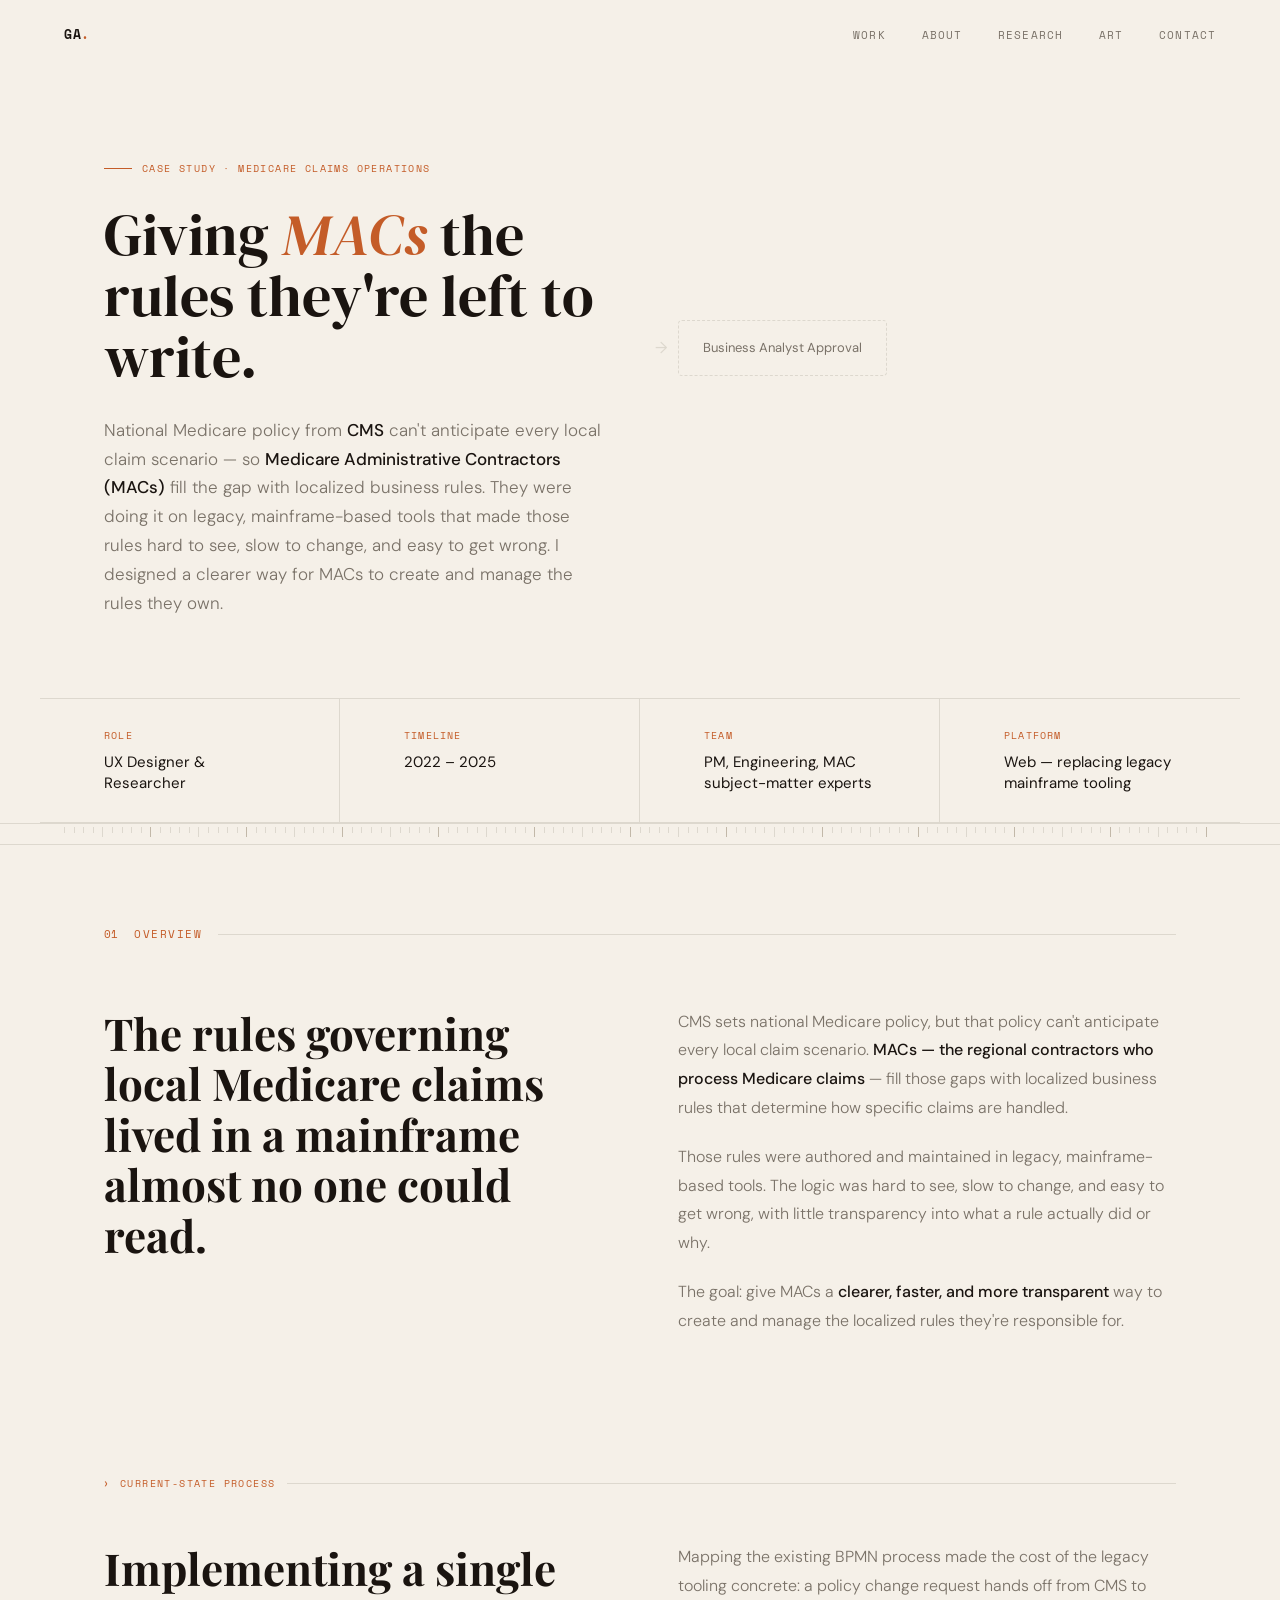
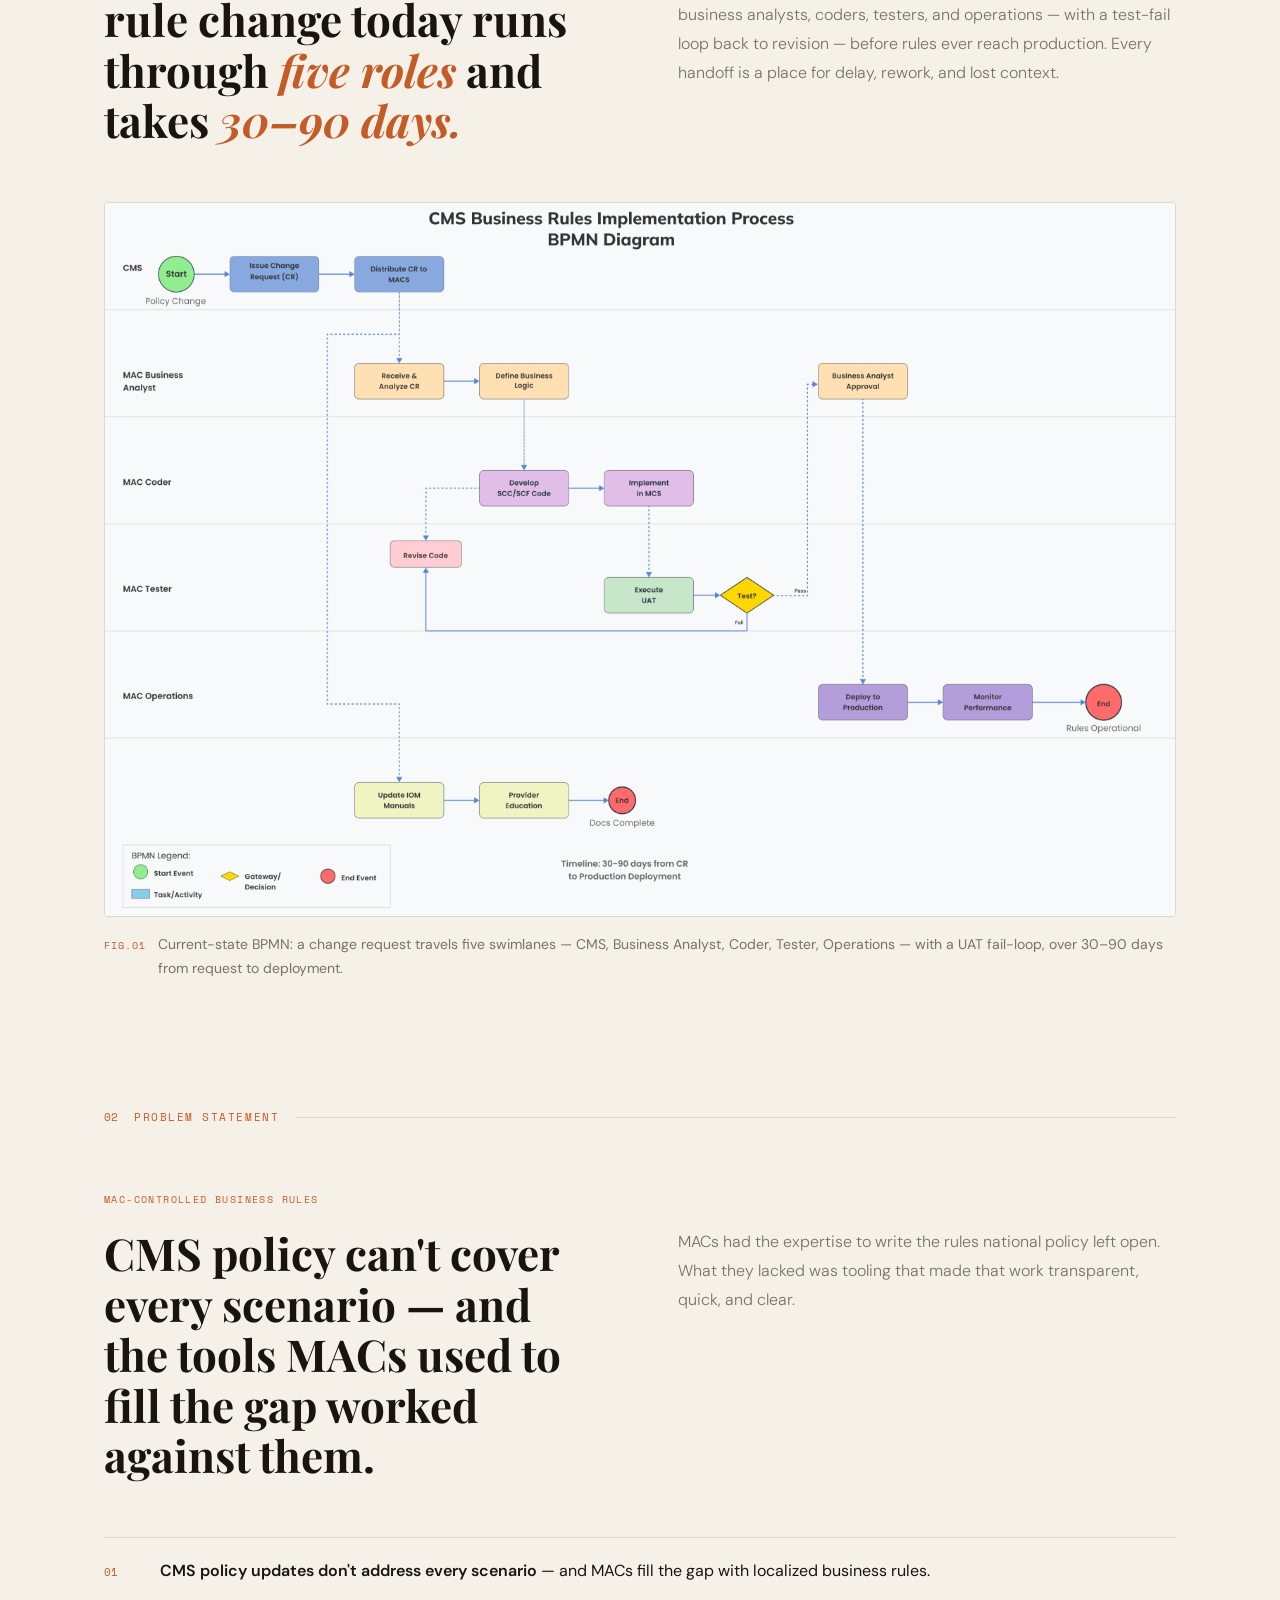
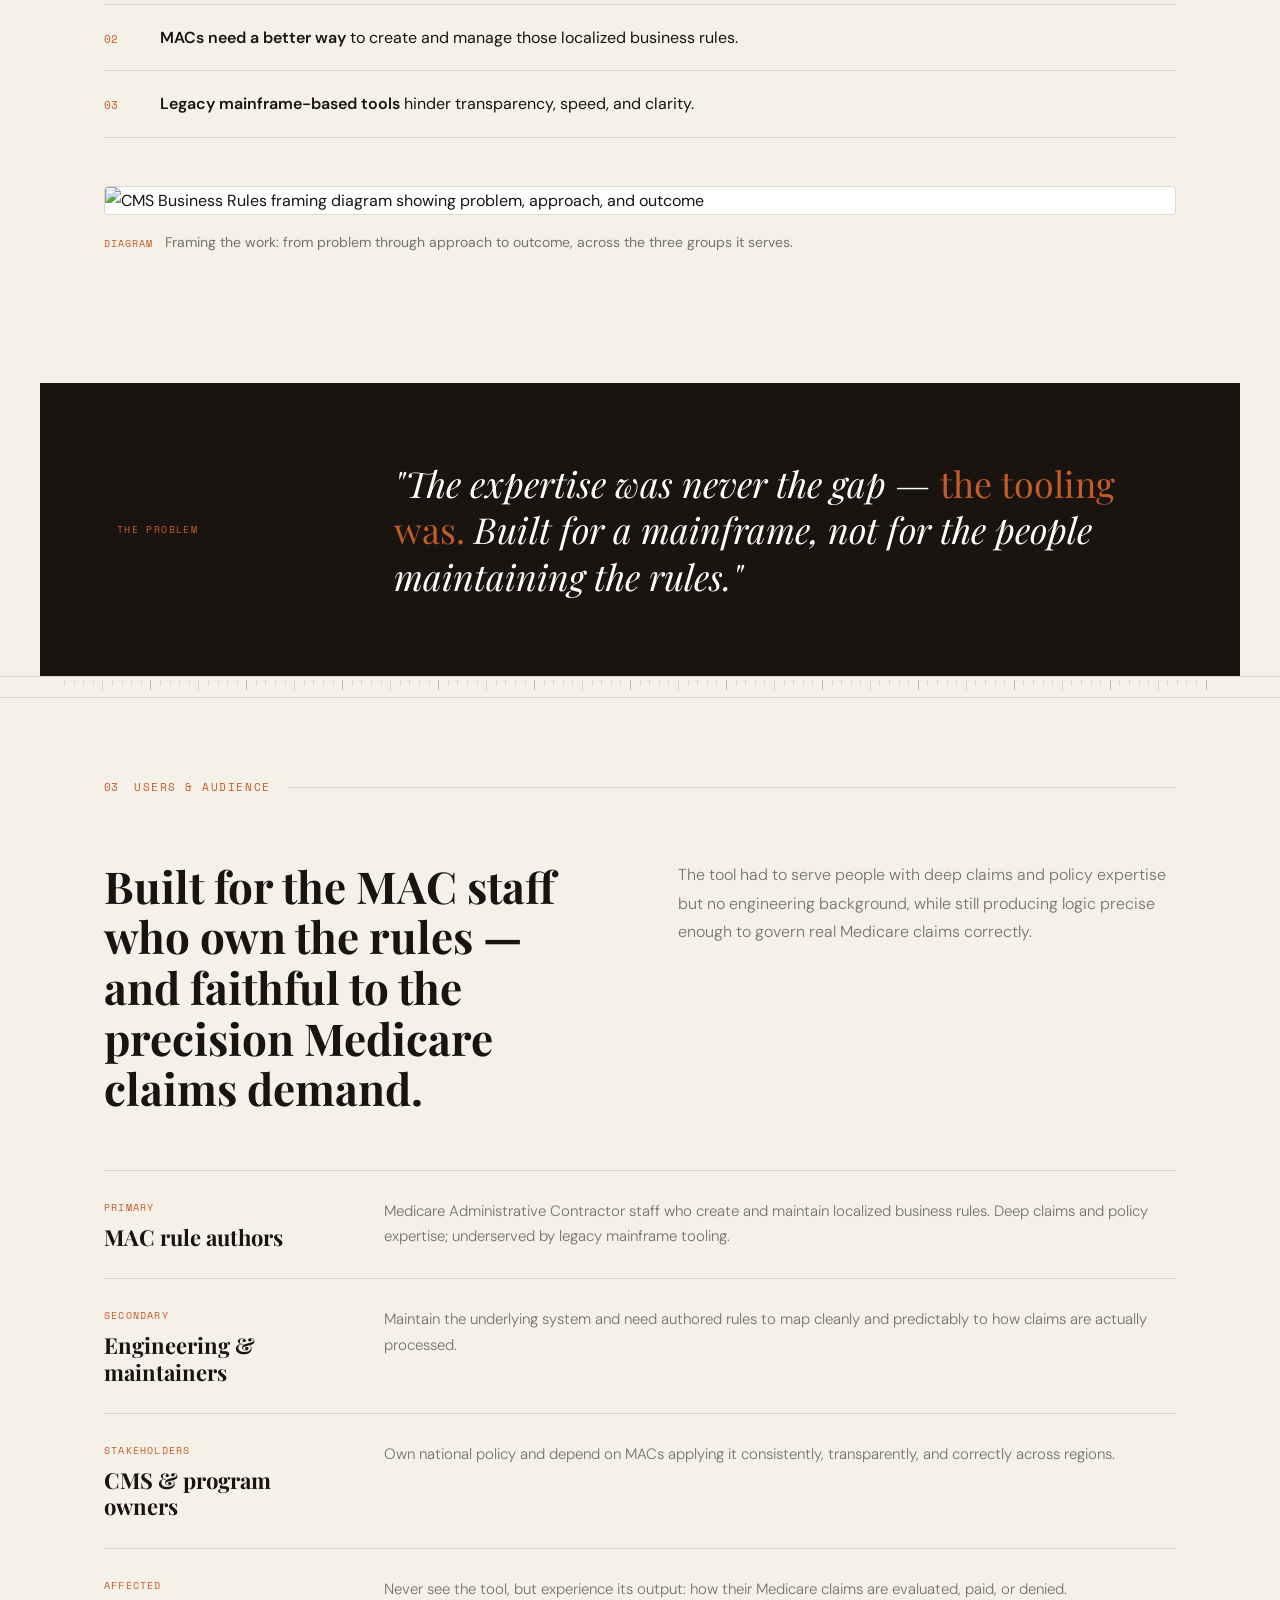
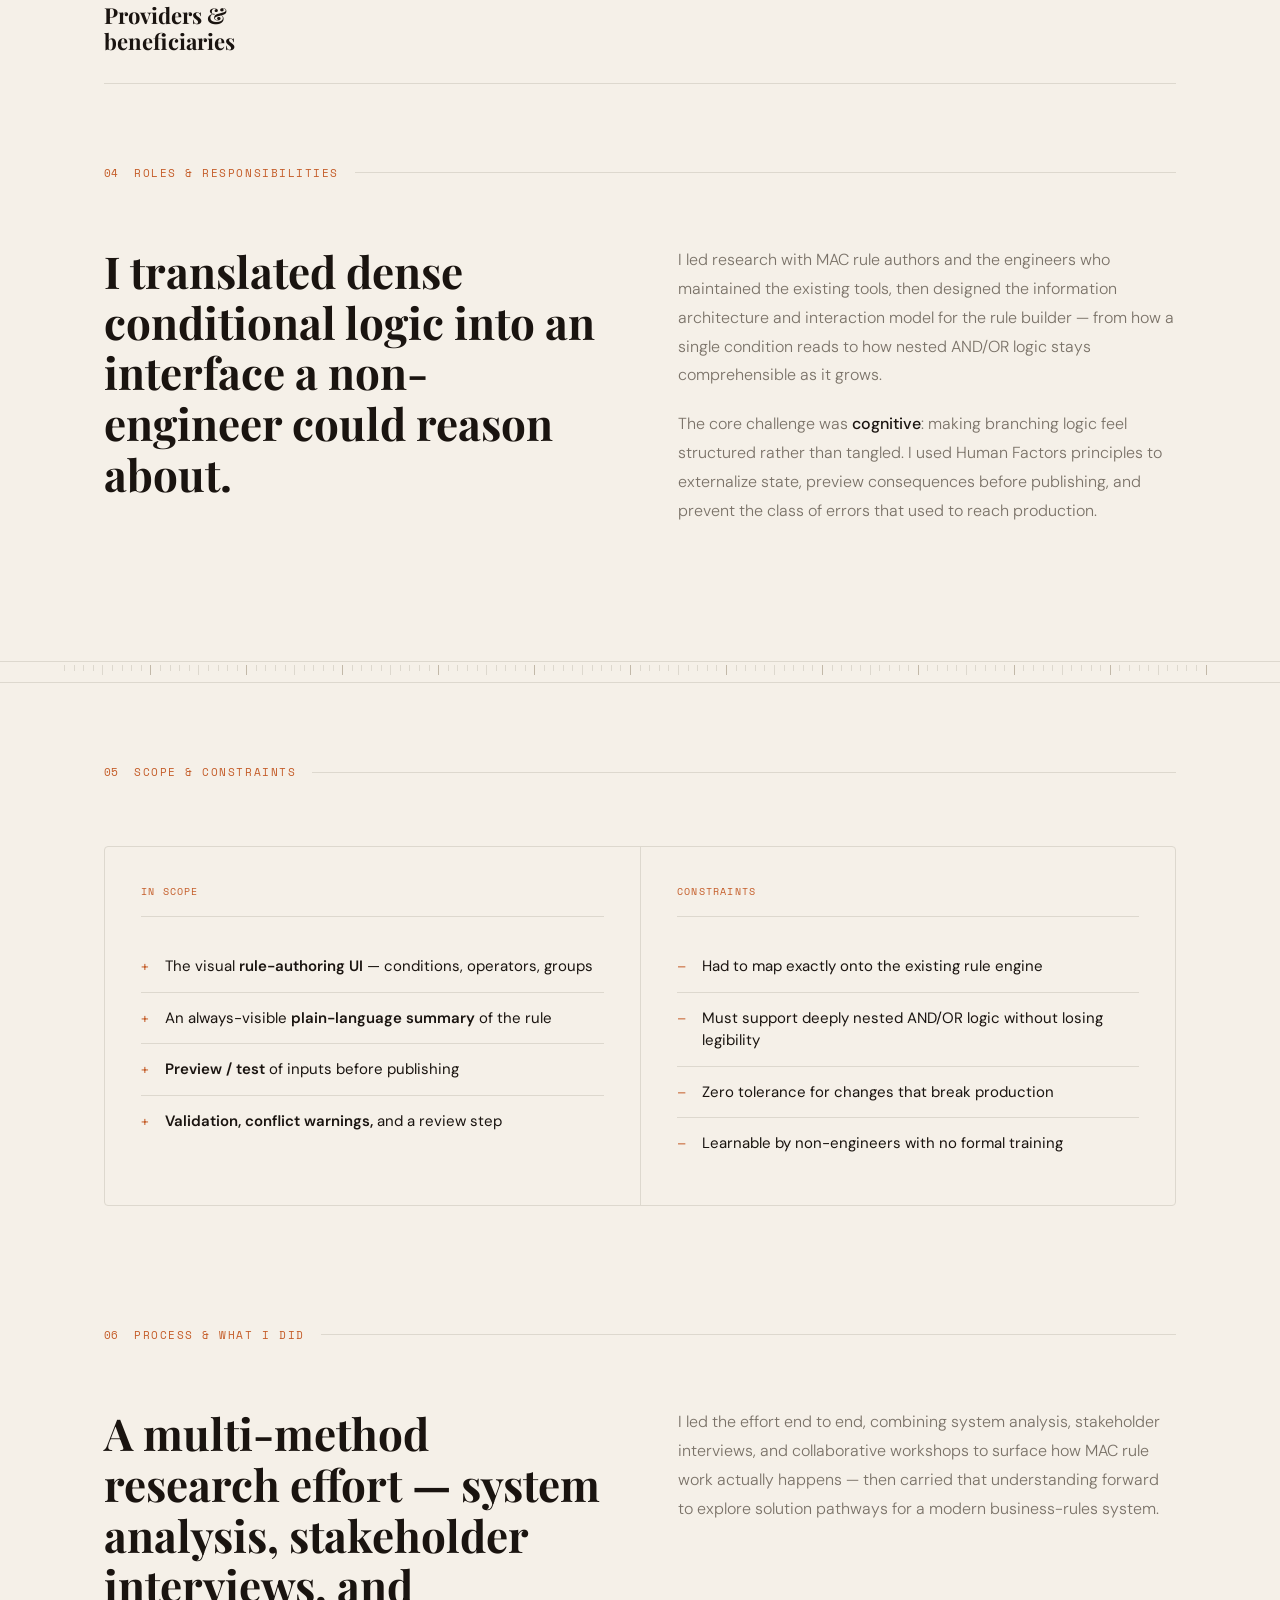
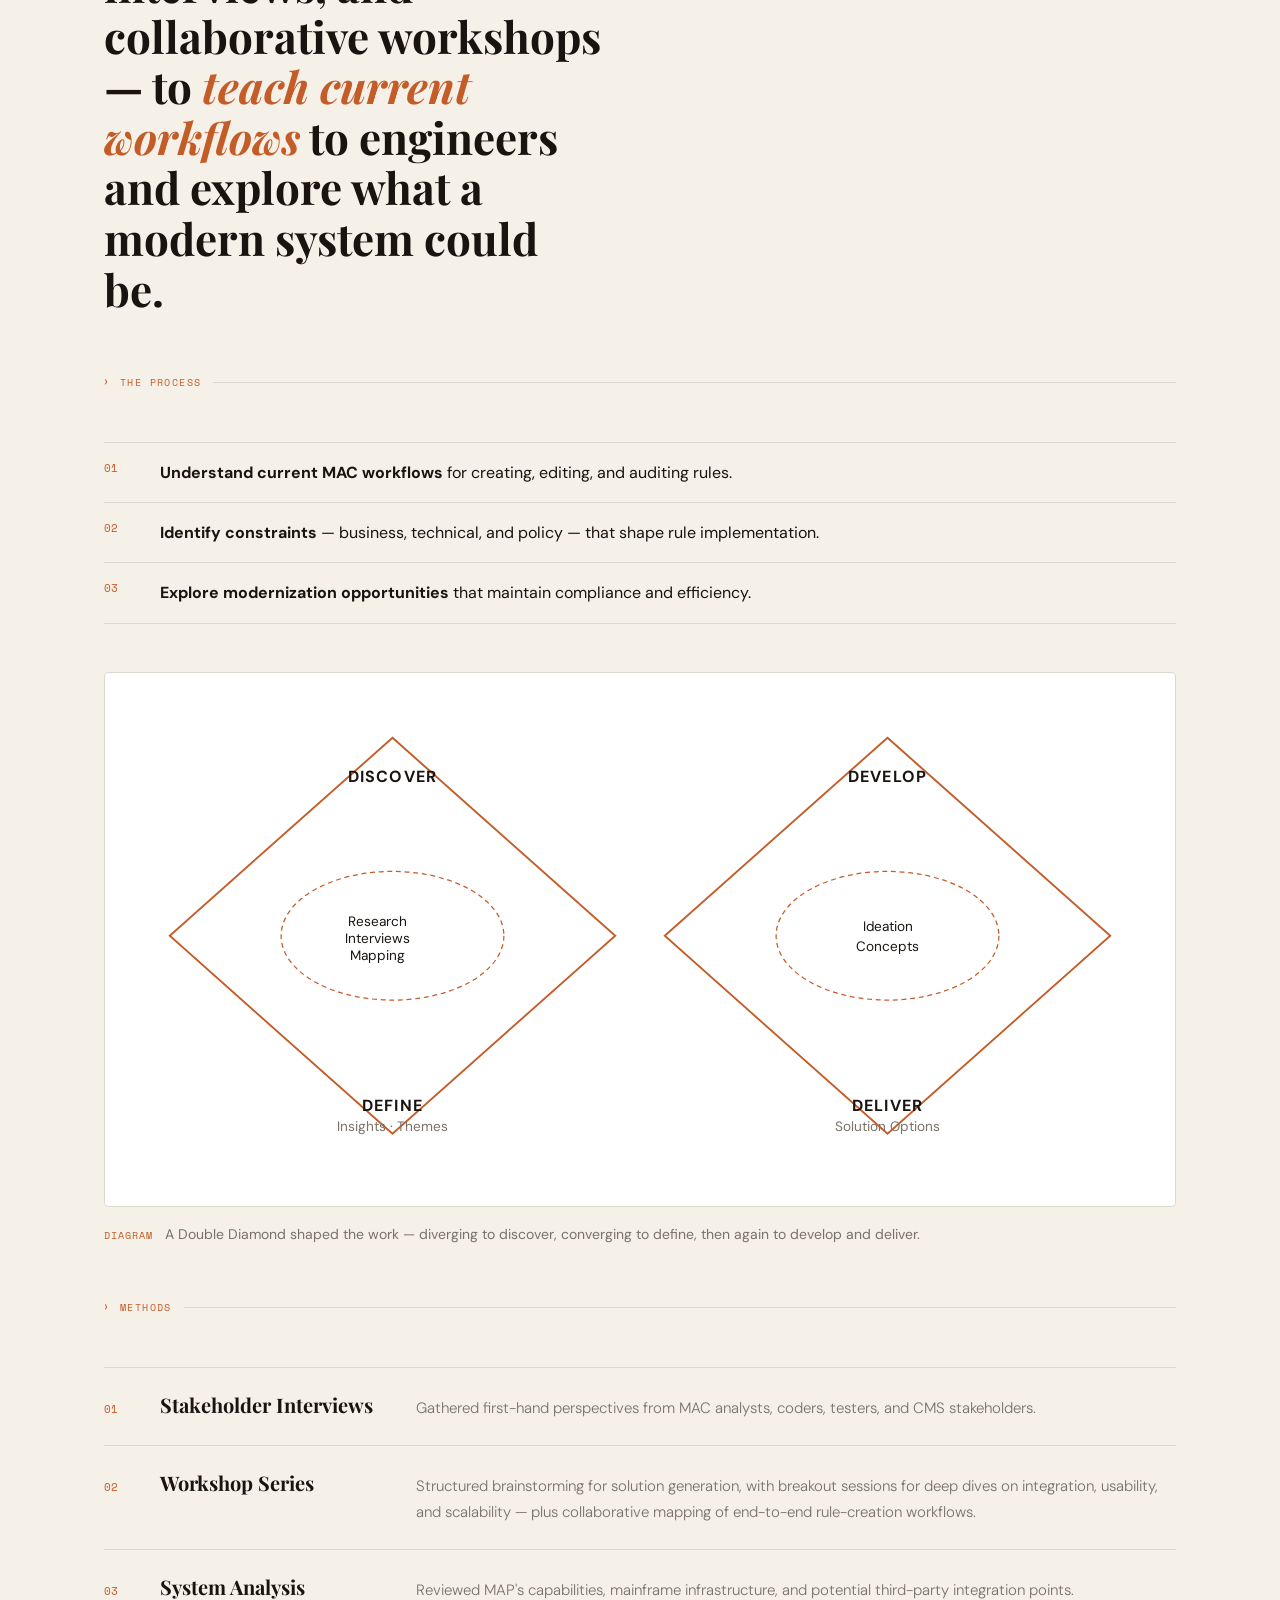
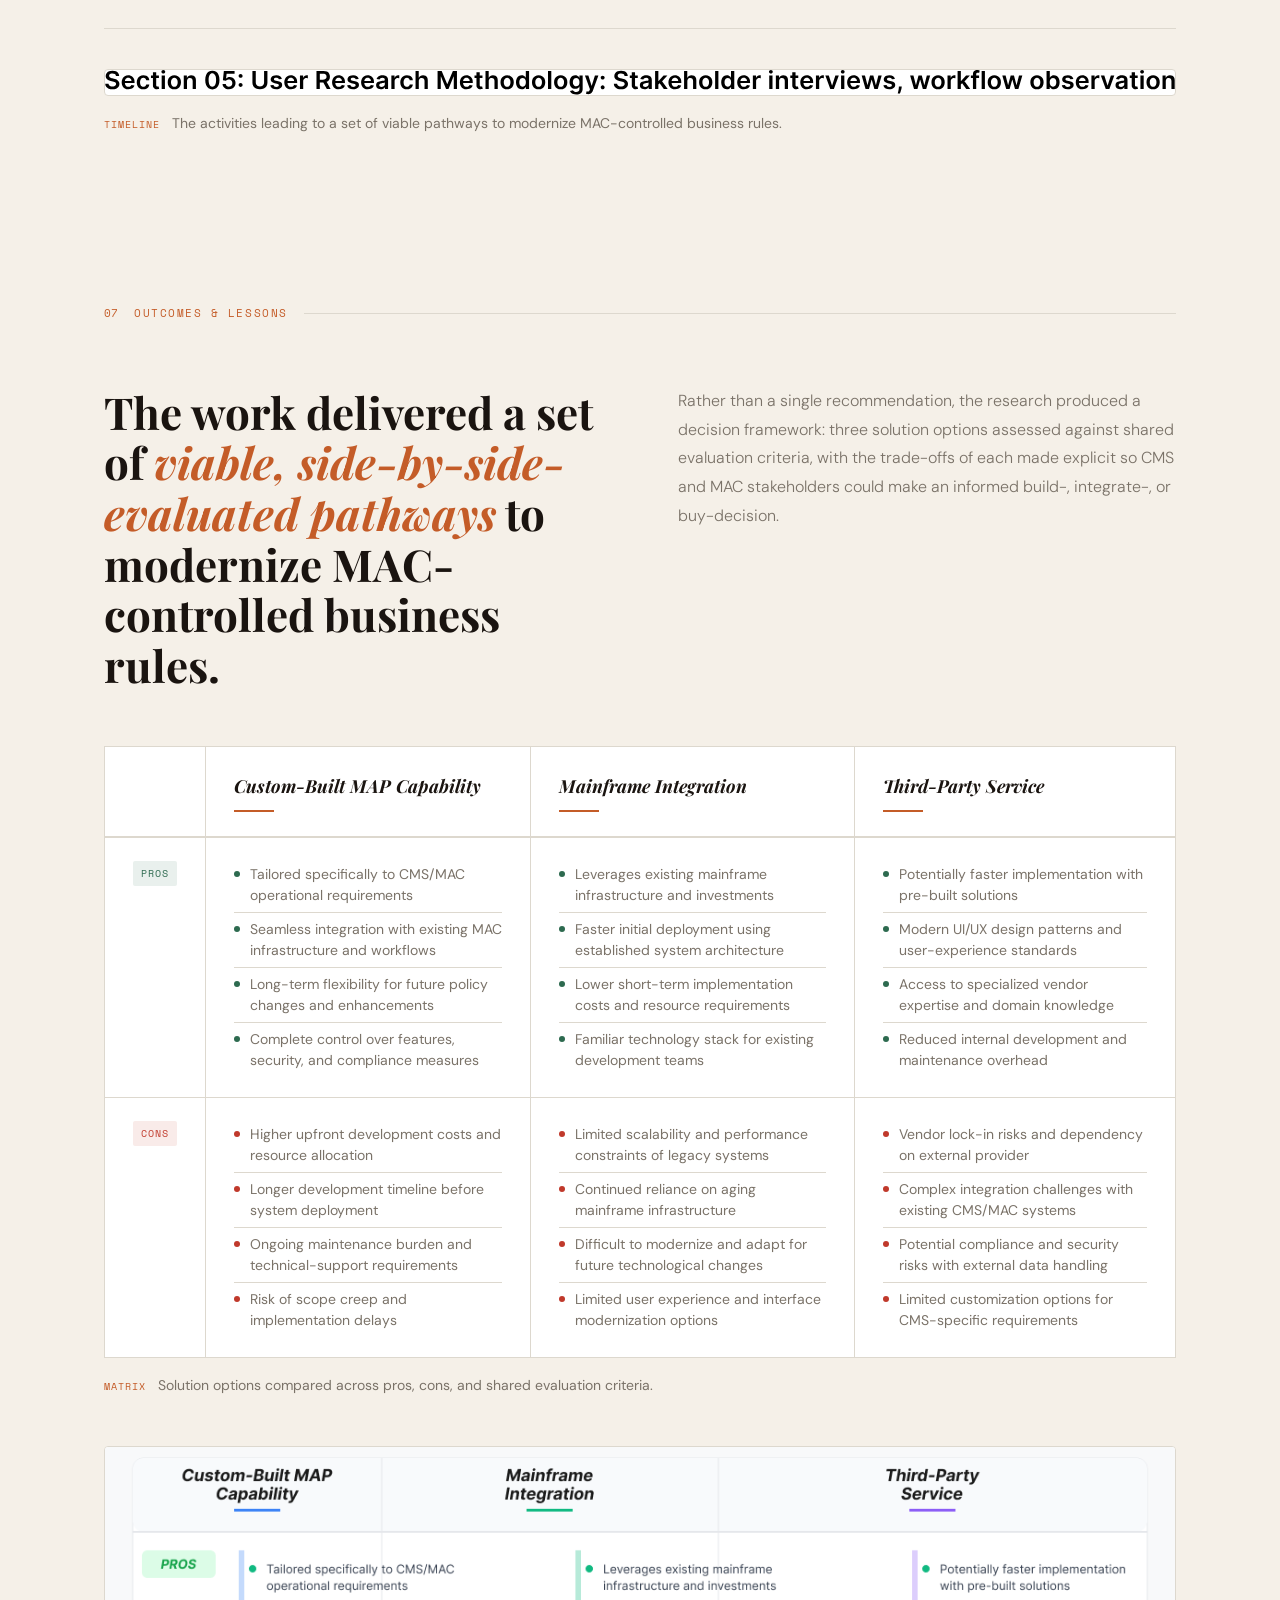
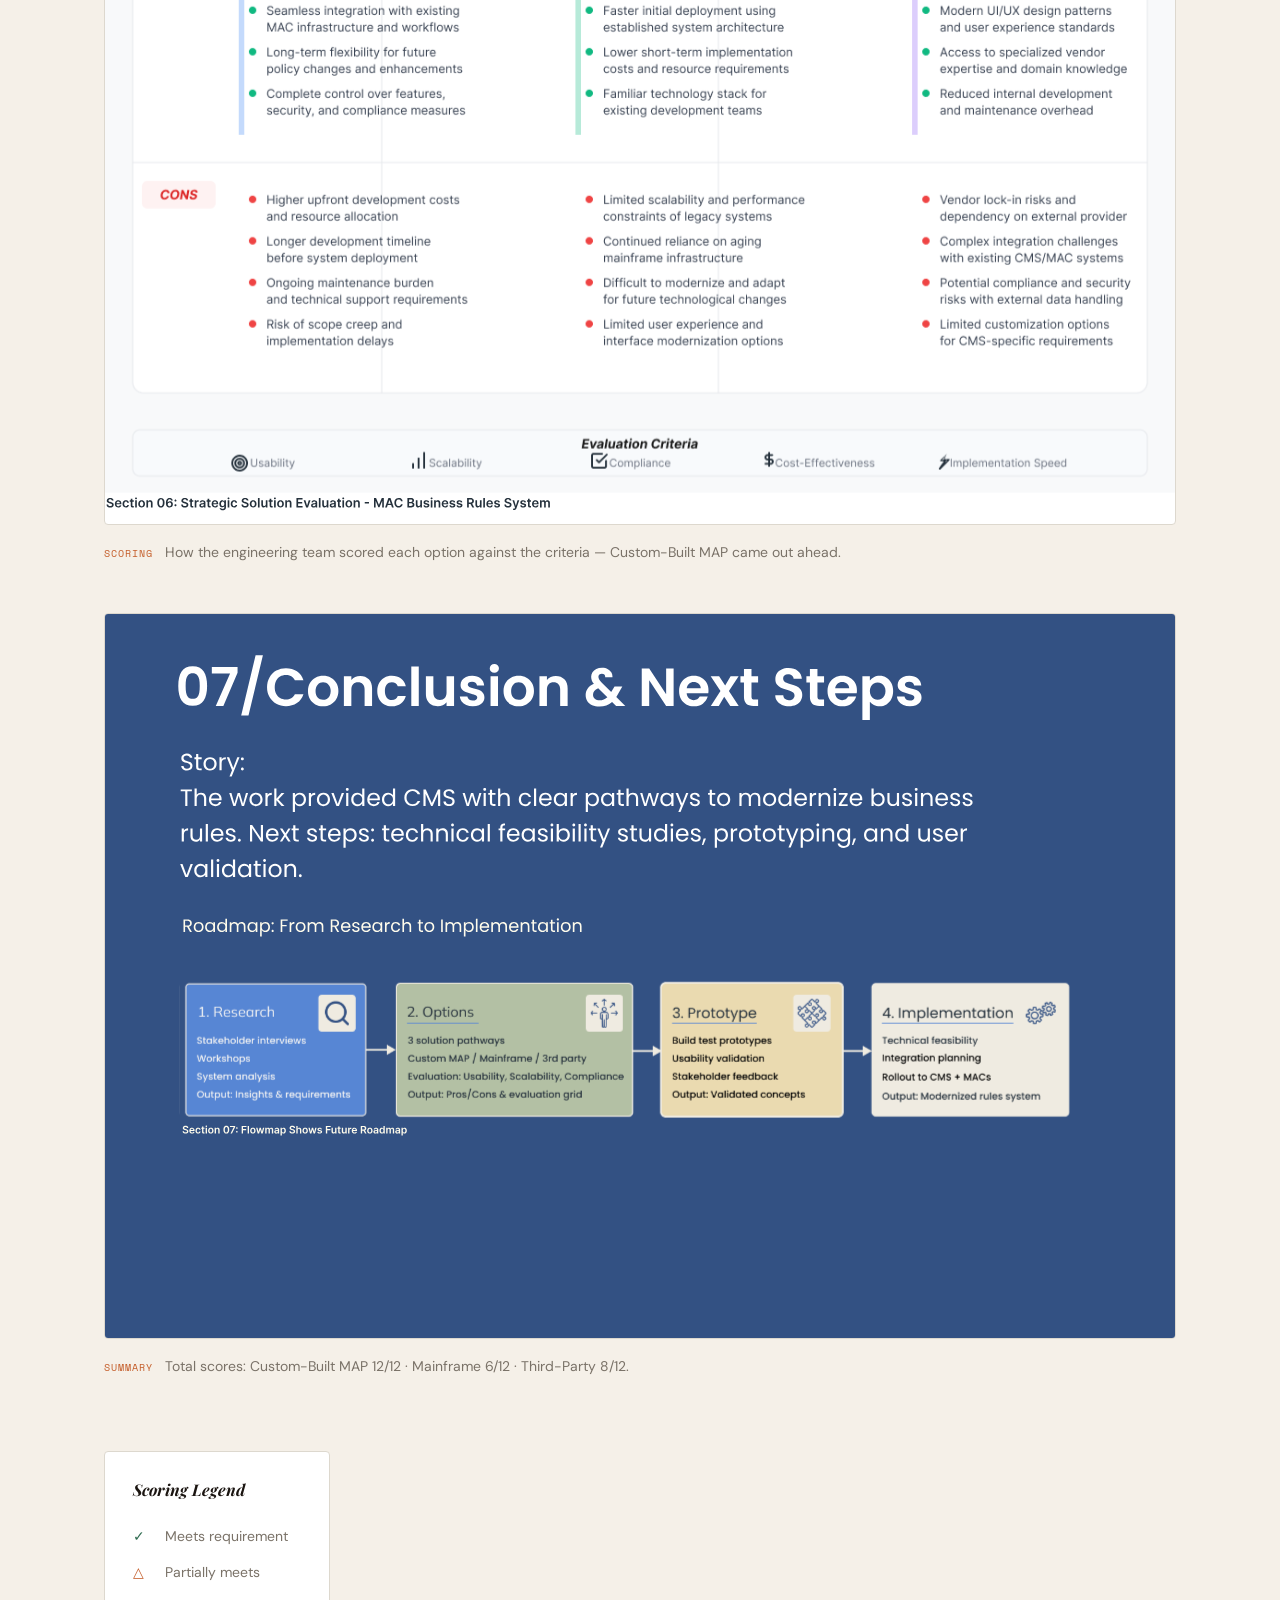
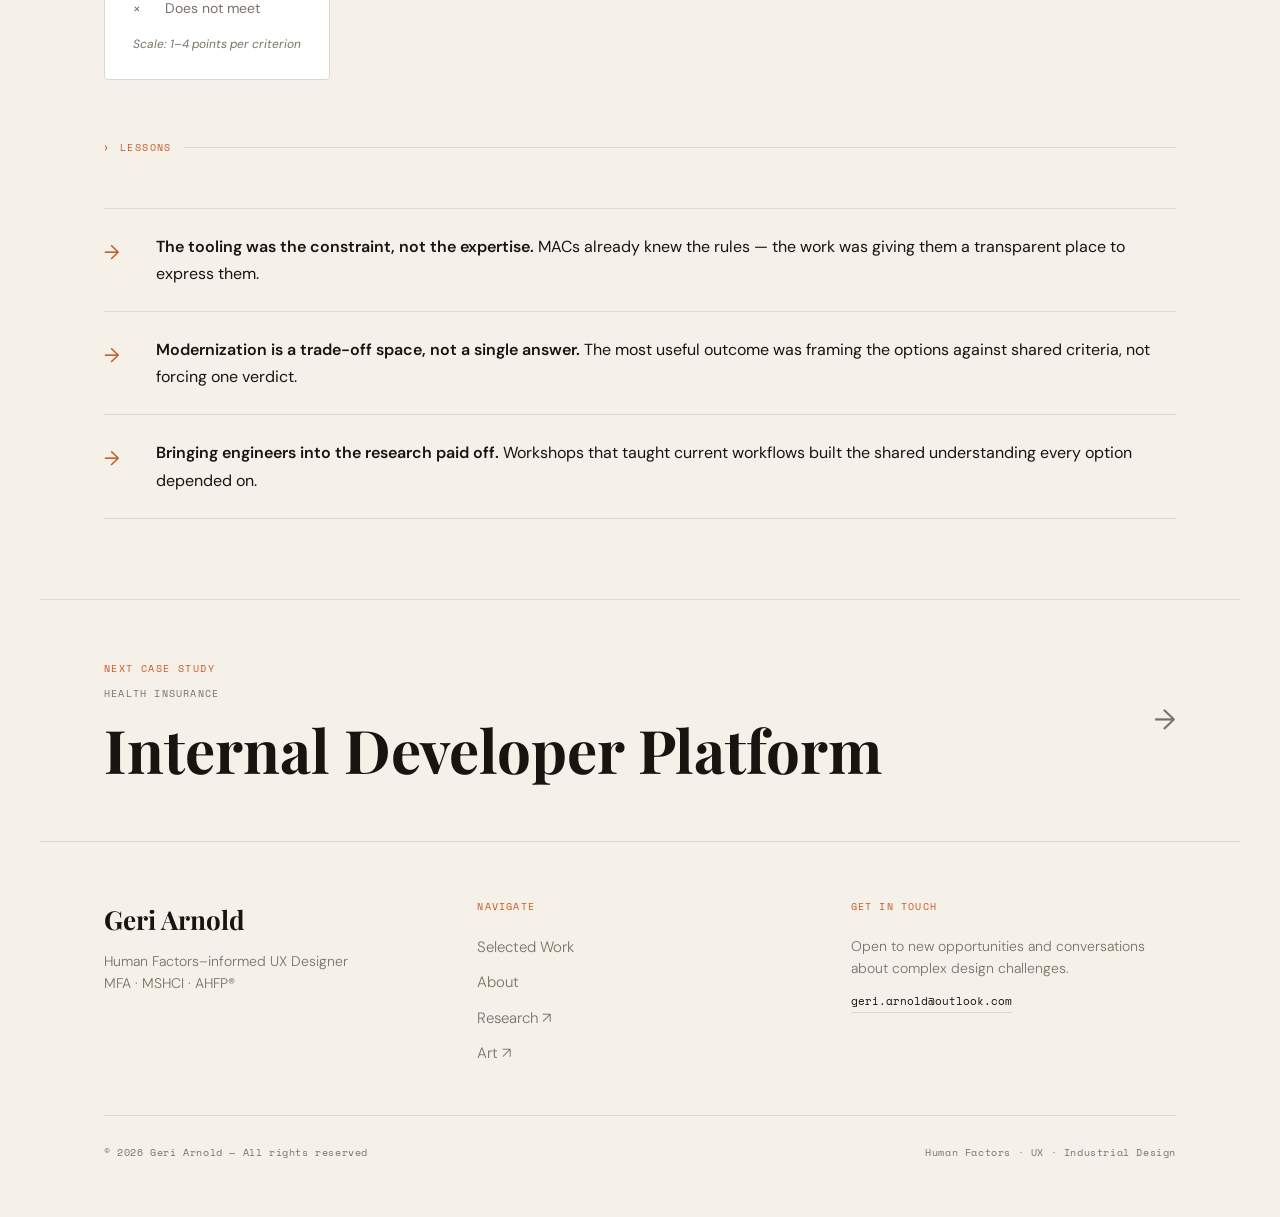
==== commit 284c5962: "Replace system architecture with framing diagram" ====
--- a/CMS_BusinessRules_CaseStudy.html
+++ b/CMS_BusinessRules_CaseStudy.html
@@ -442,7 +442,7 @@
   </div>
 
   <div class="diagram-wrap" style="margin-top:48px;">
-    <img src="images/cms_system_architecture.svg" alt="Problem-Approach-Outcome diagram showing MACs, CMS, and Beneficiaries served">
+    <img src="images/cms_framing_diagram.svg" alt="CMS Business Rules framing diagram showing problem, approach, and outcome">
   </div>
   <div class="diagram-caption">
     <span class="diagram-label">Diagram</span>
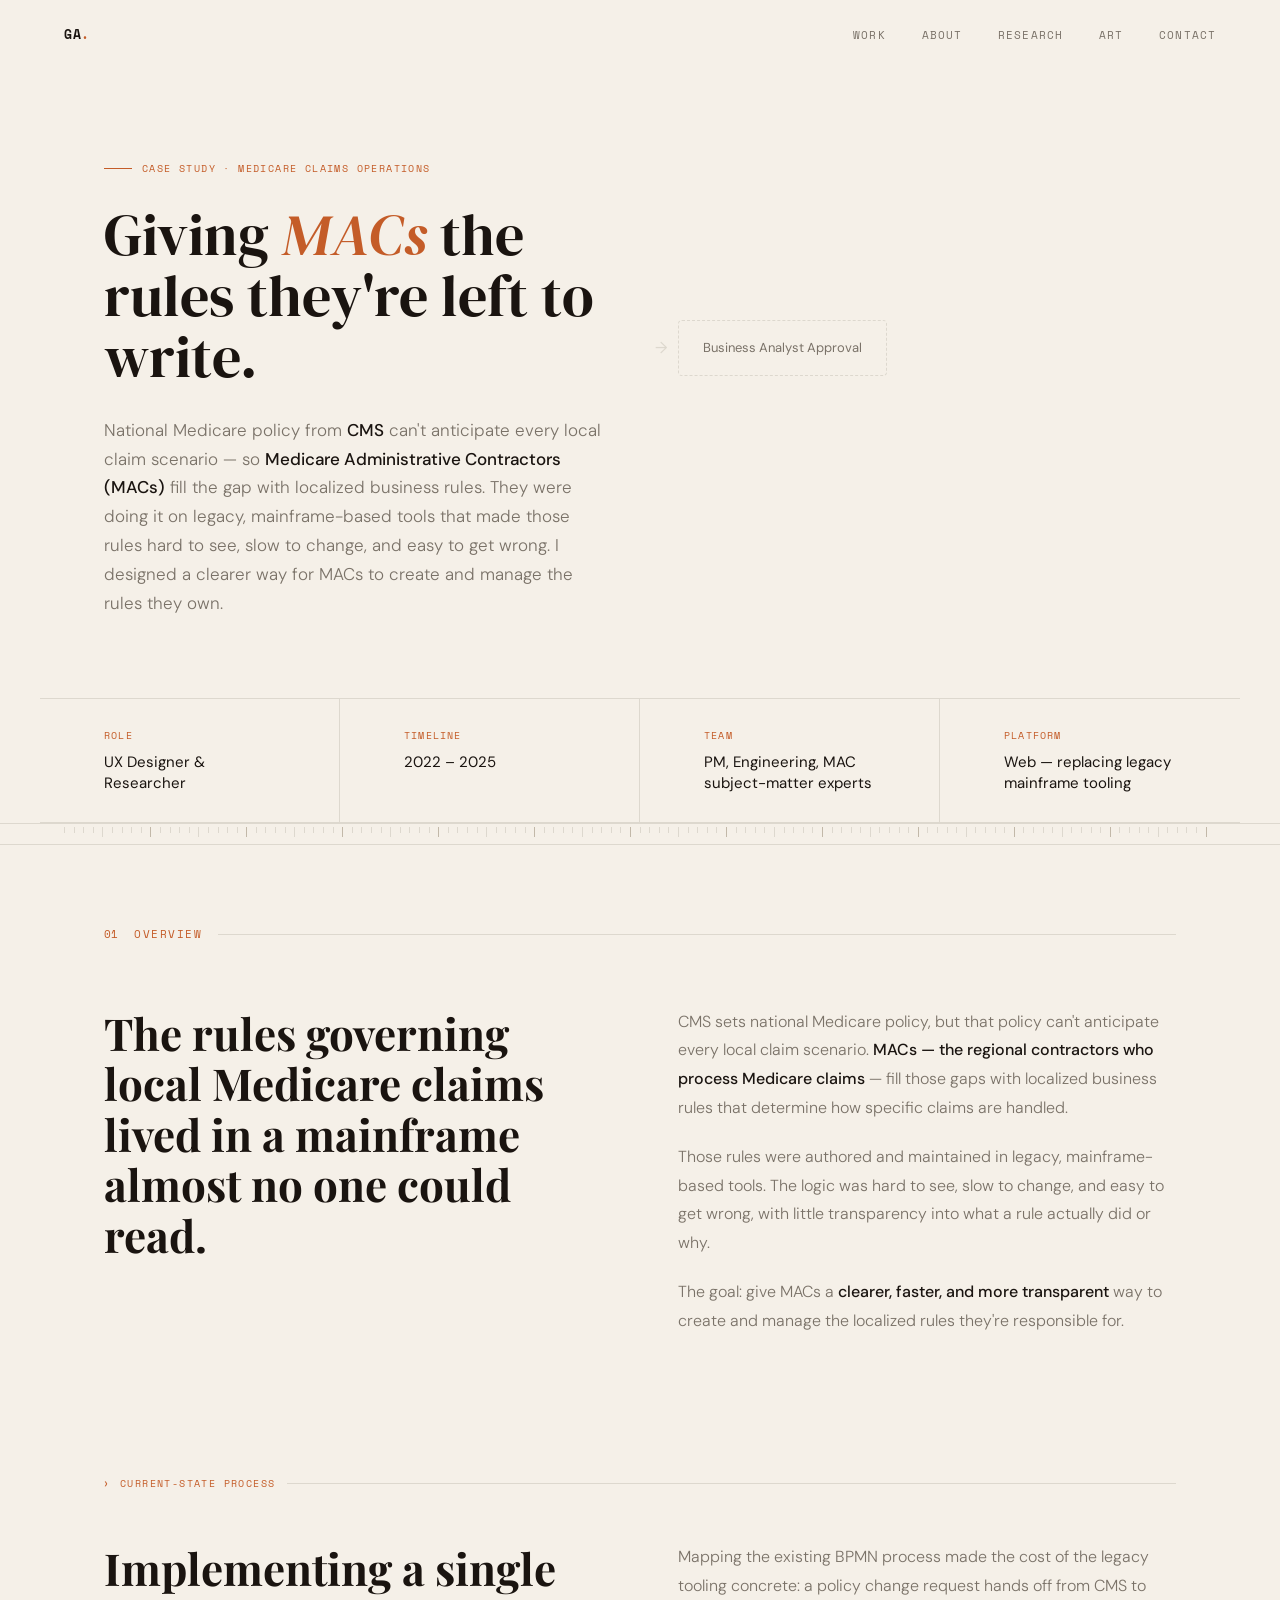
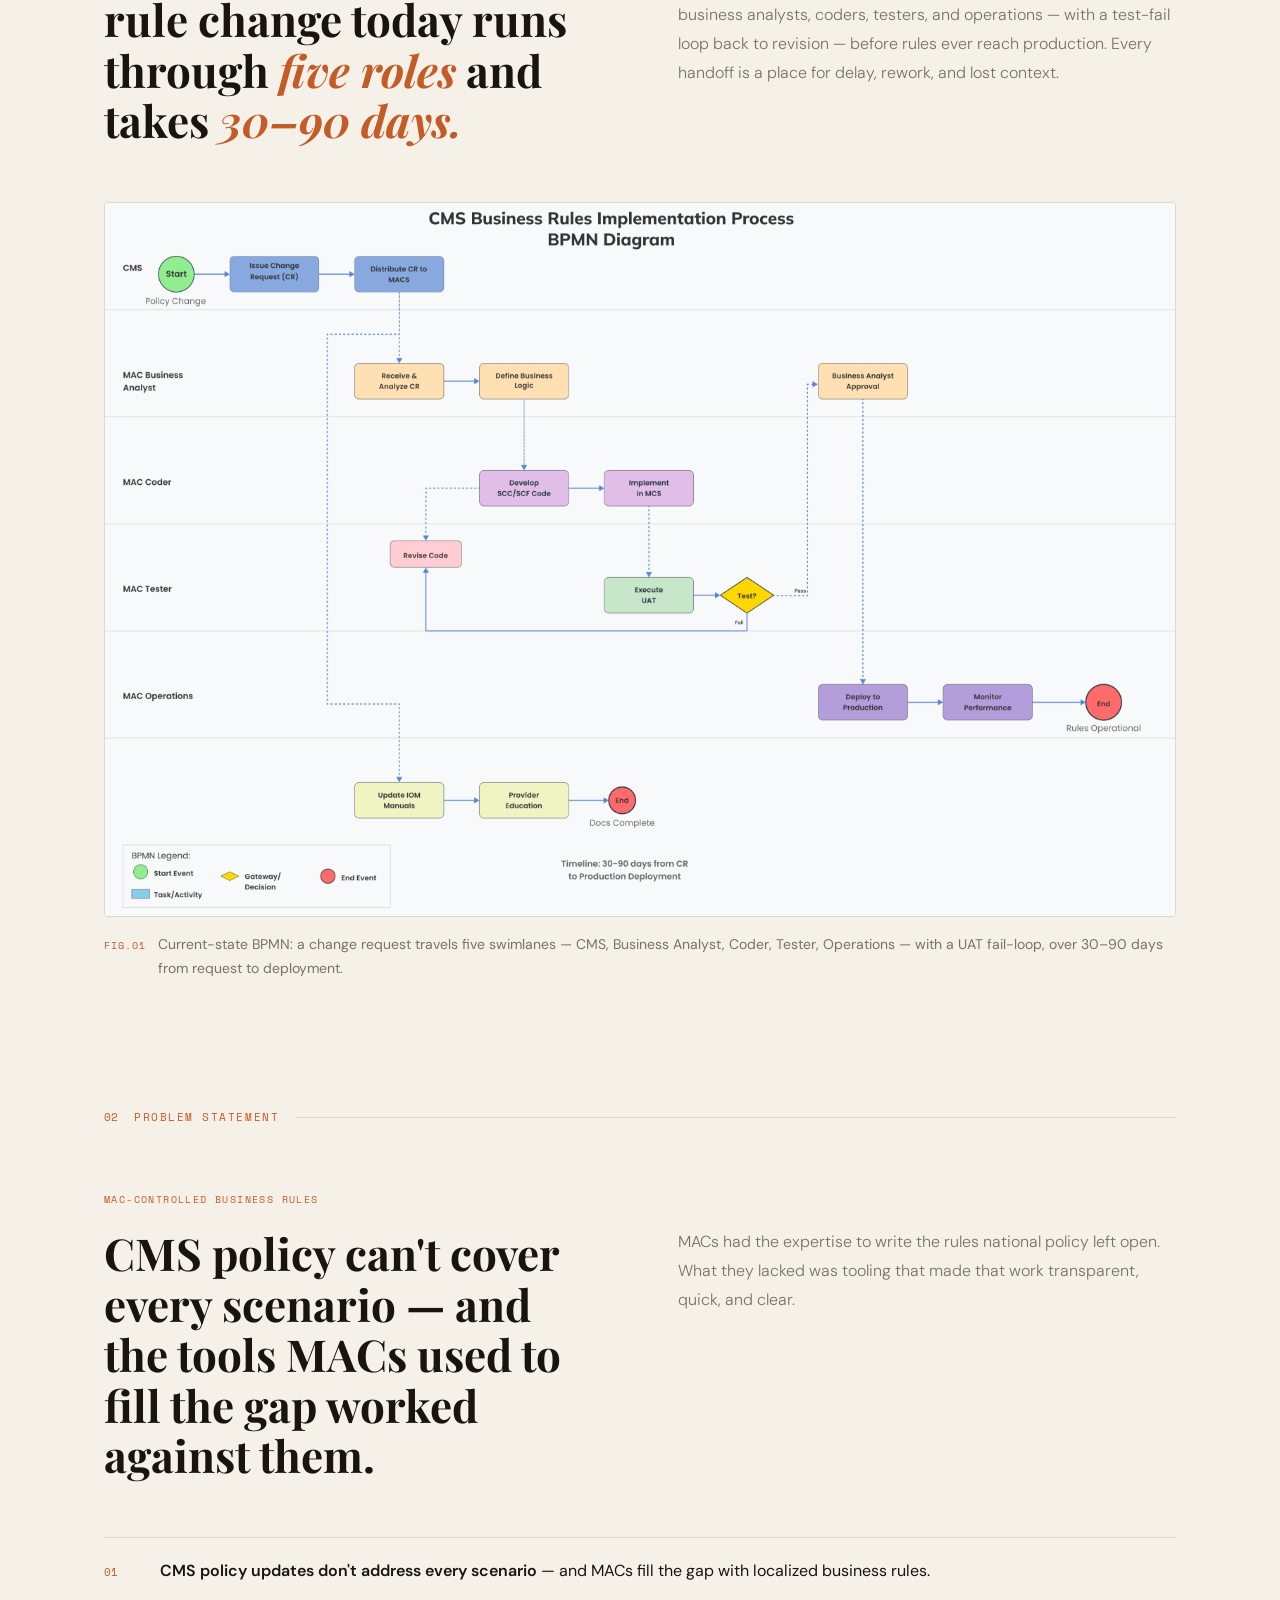
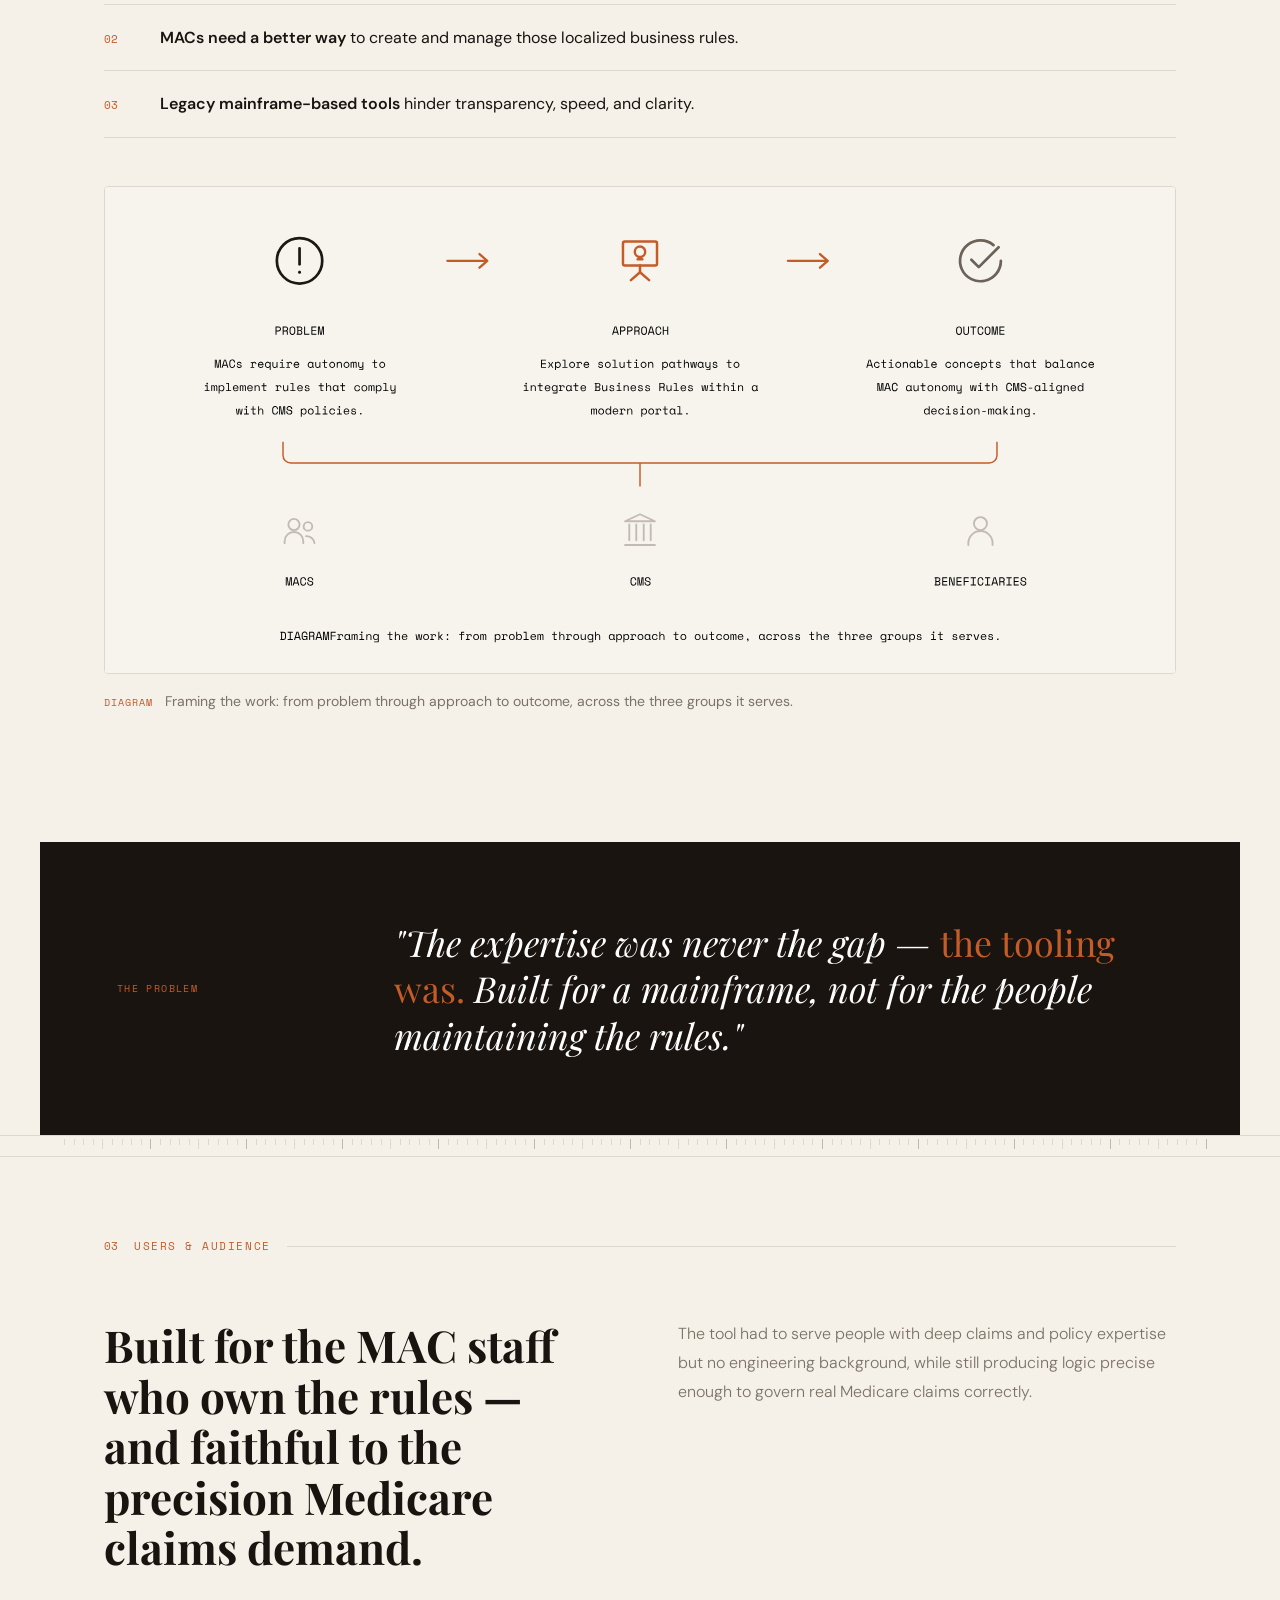
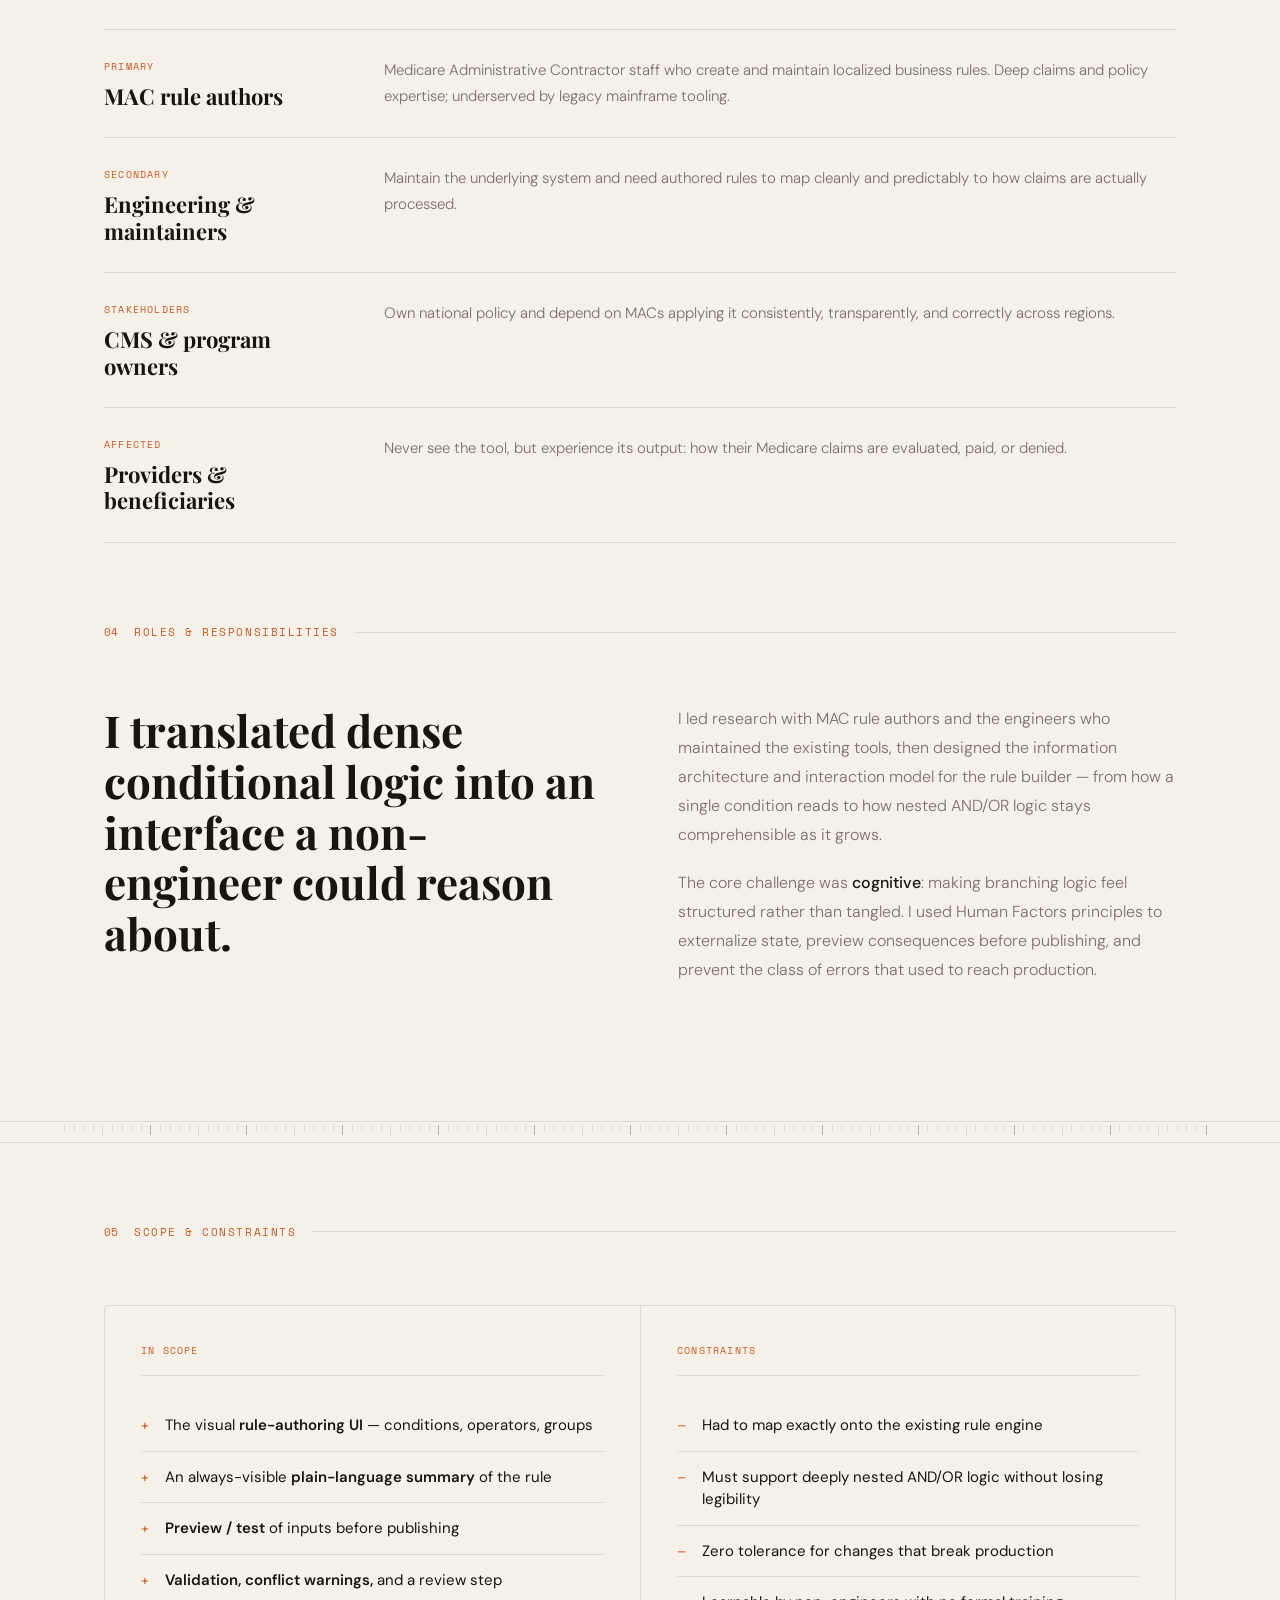
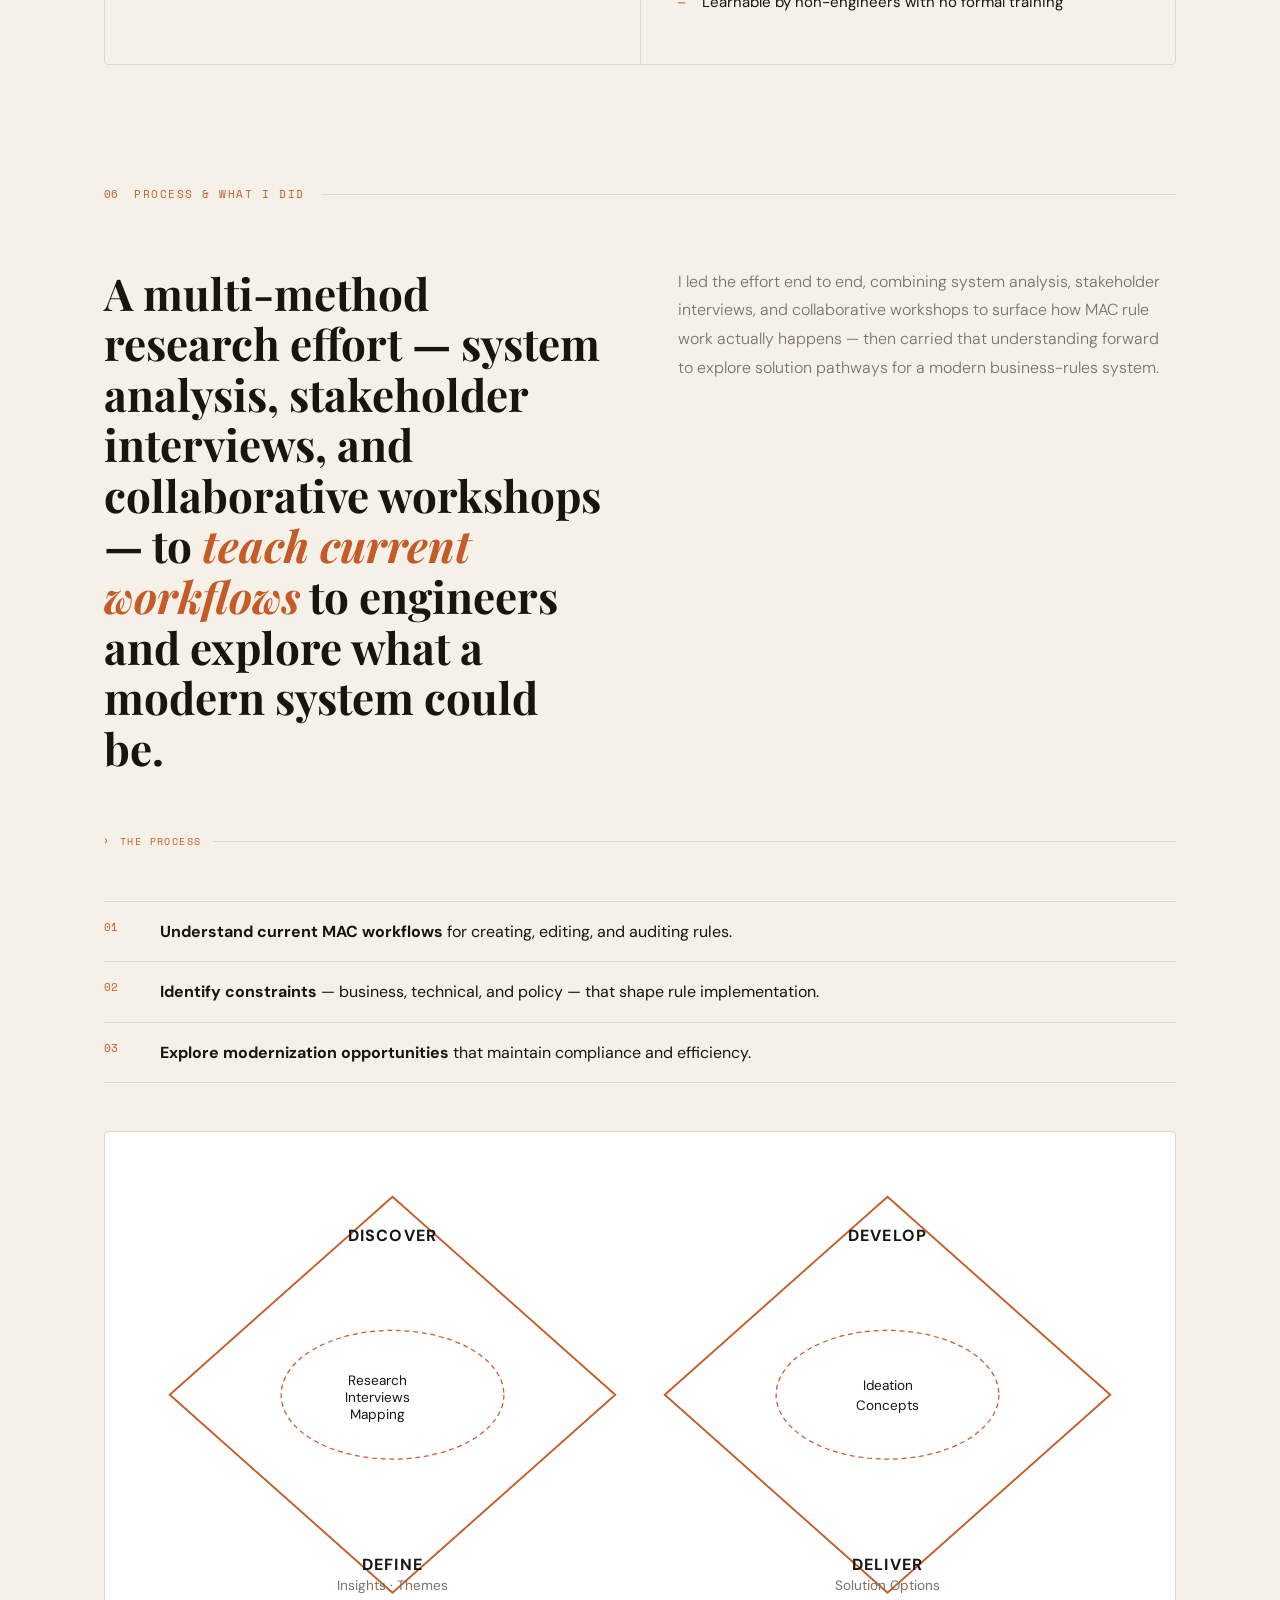
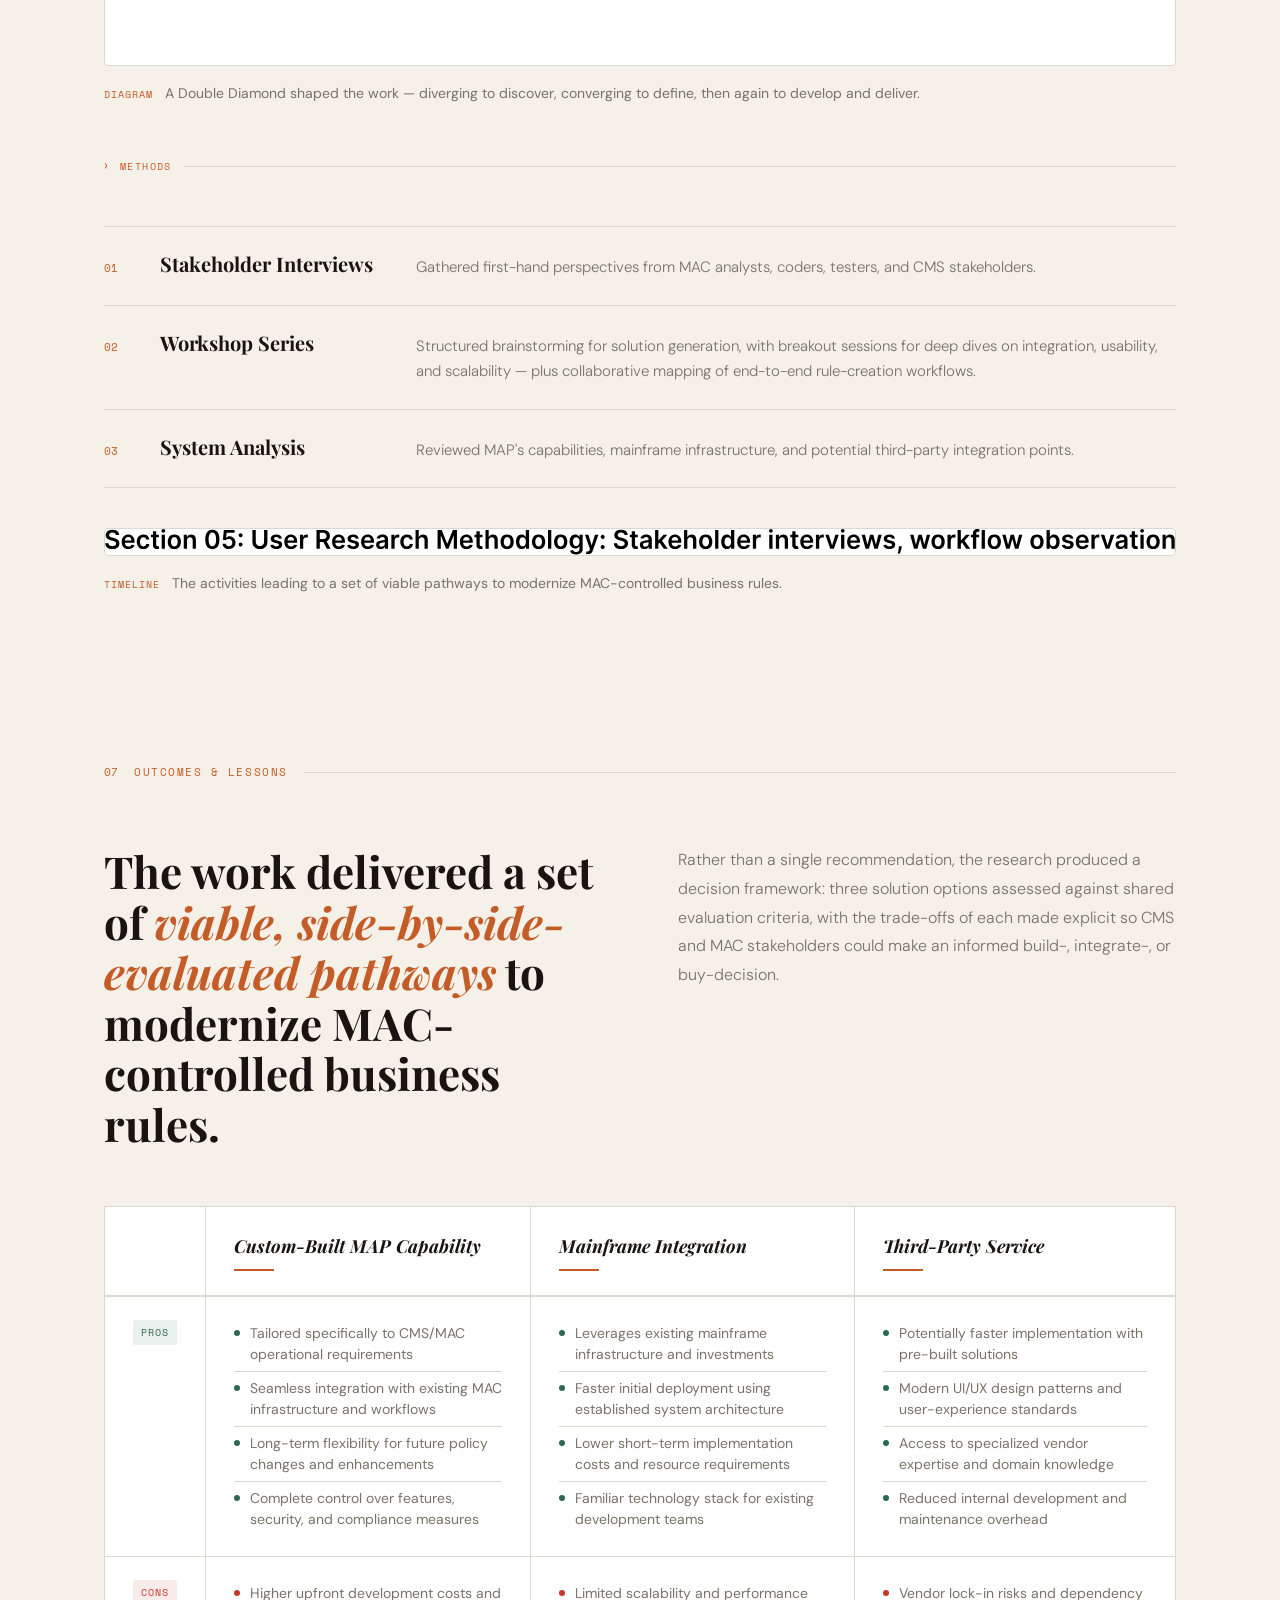
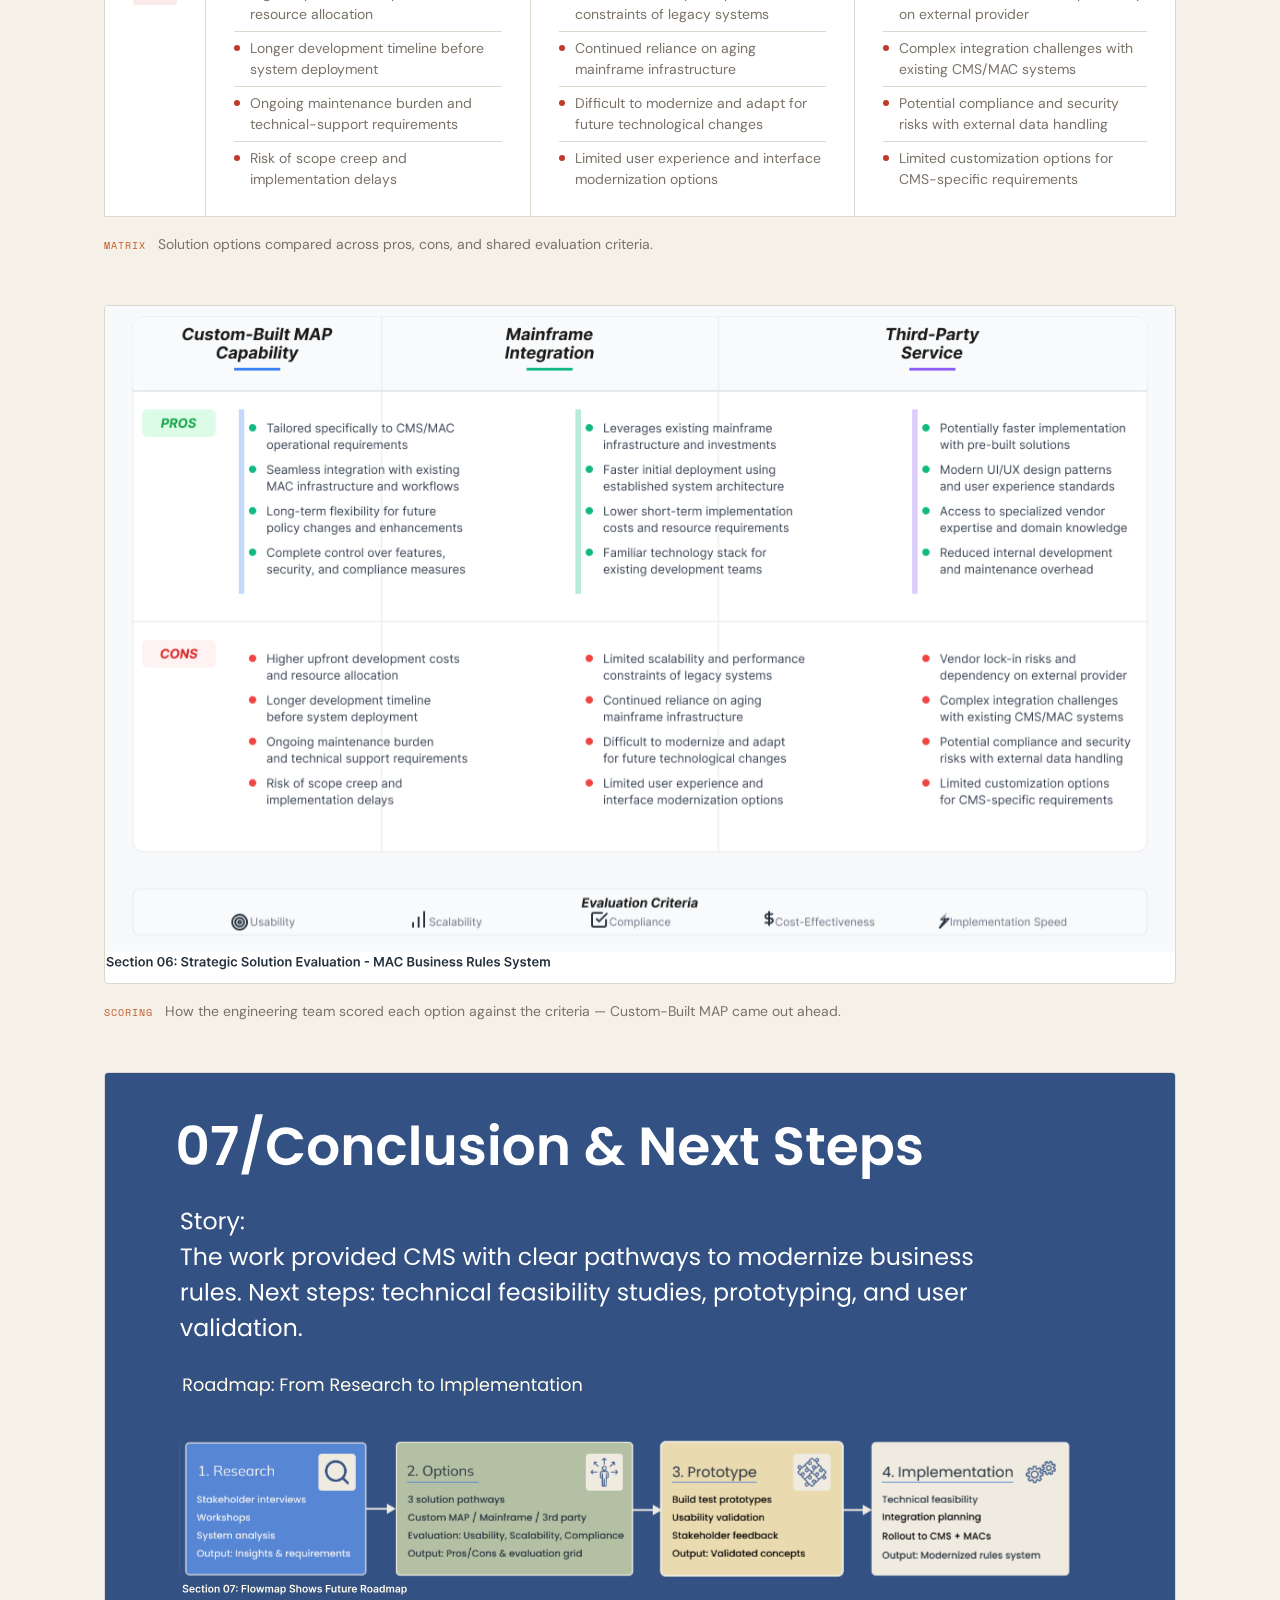
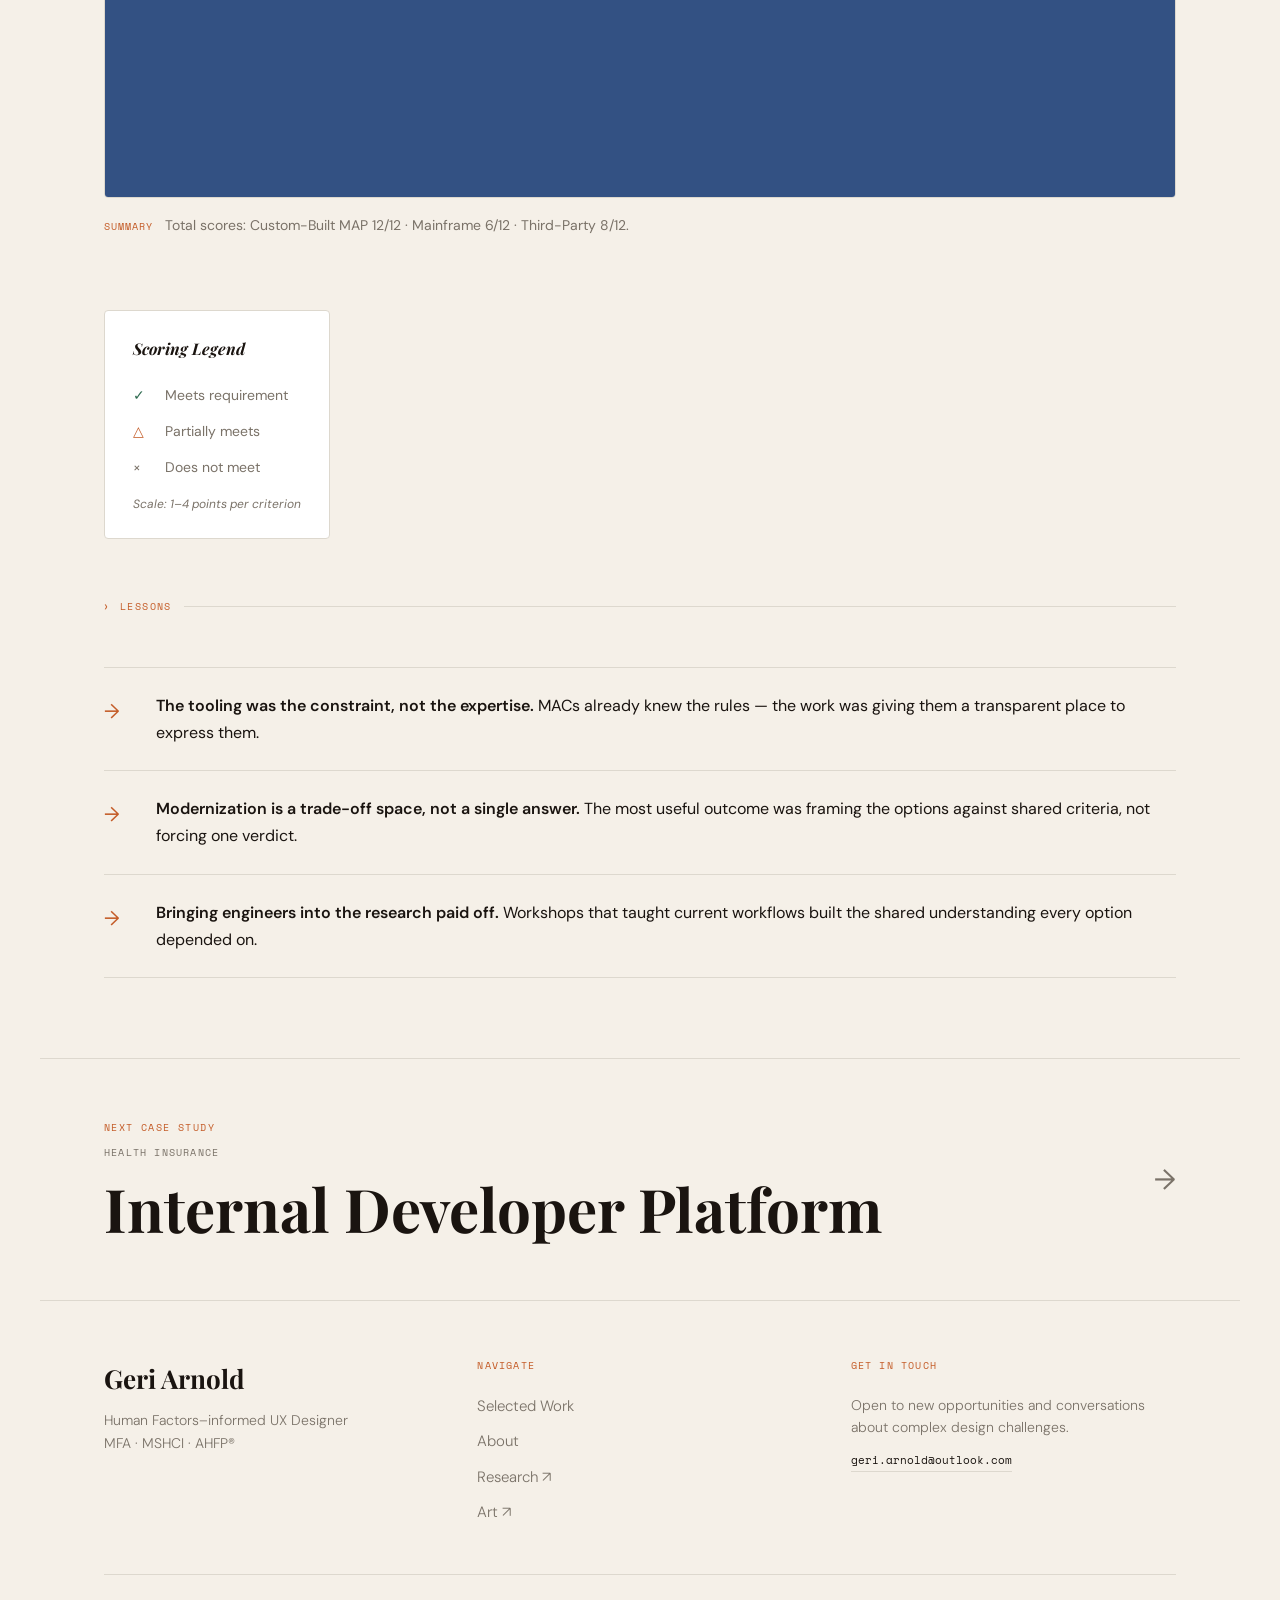
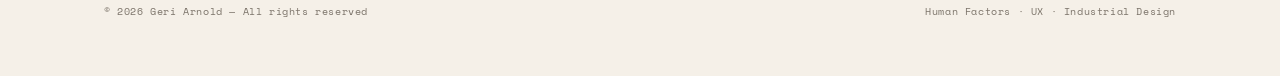
==== commit bee286eb: "Fix framing diagram filename reference" ====
--- a/CMS_BusinessRules_CaseStudy.html
+++ b/CMS_BusinessRules_CaseStudy.html
@@ -442,7 +442,7 @@
   </div>
 
   <div class="diagram-wrap" style="margin-top:48px;">
-    <img src="images/cms_framing_diagram.svg" alt="CMS Business Rules framing diagram showing problem, approach, and outcome">
+    <img src="images/Flexion_cms_rules_framing_diagram%201.svg" alt="CMS Business Rules framing diagram showing problem, approach, and outcome">
   </div>
   <div class="diagram-caption">
     <span class="diagram-label">Diagram</span>
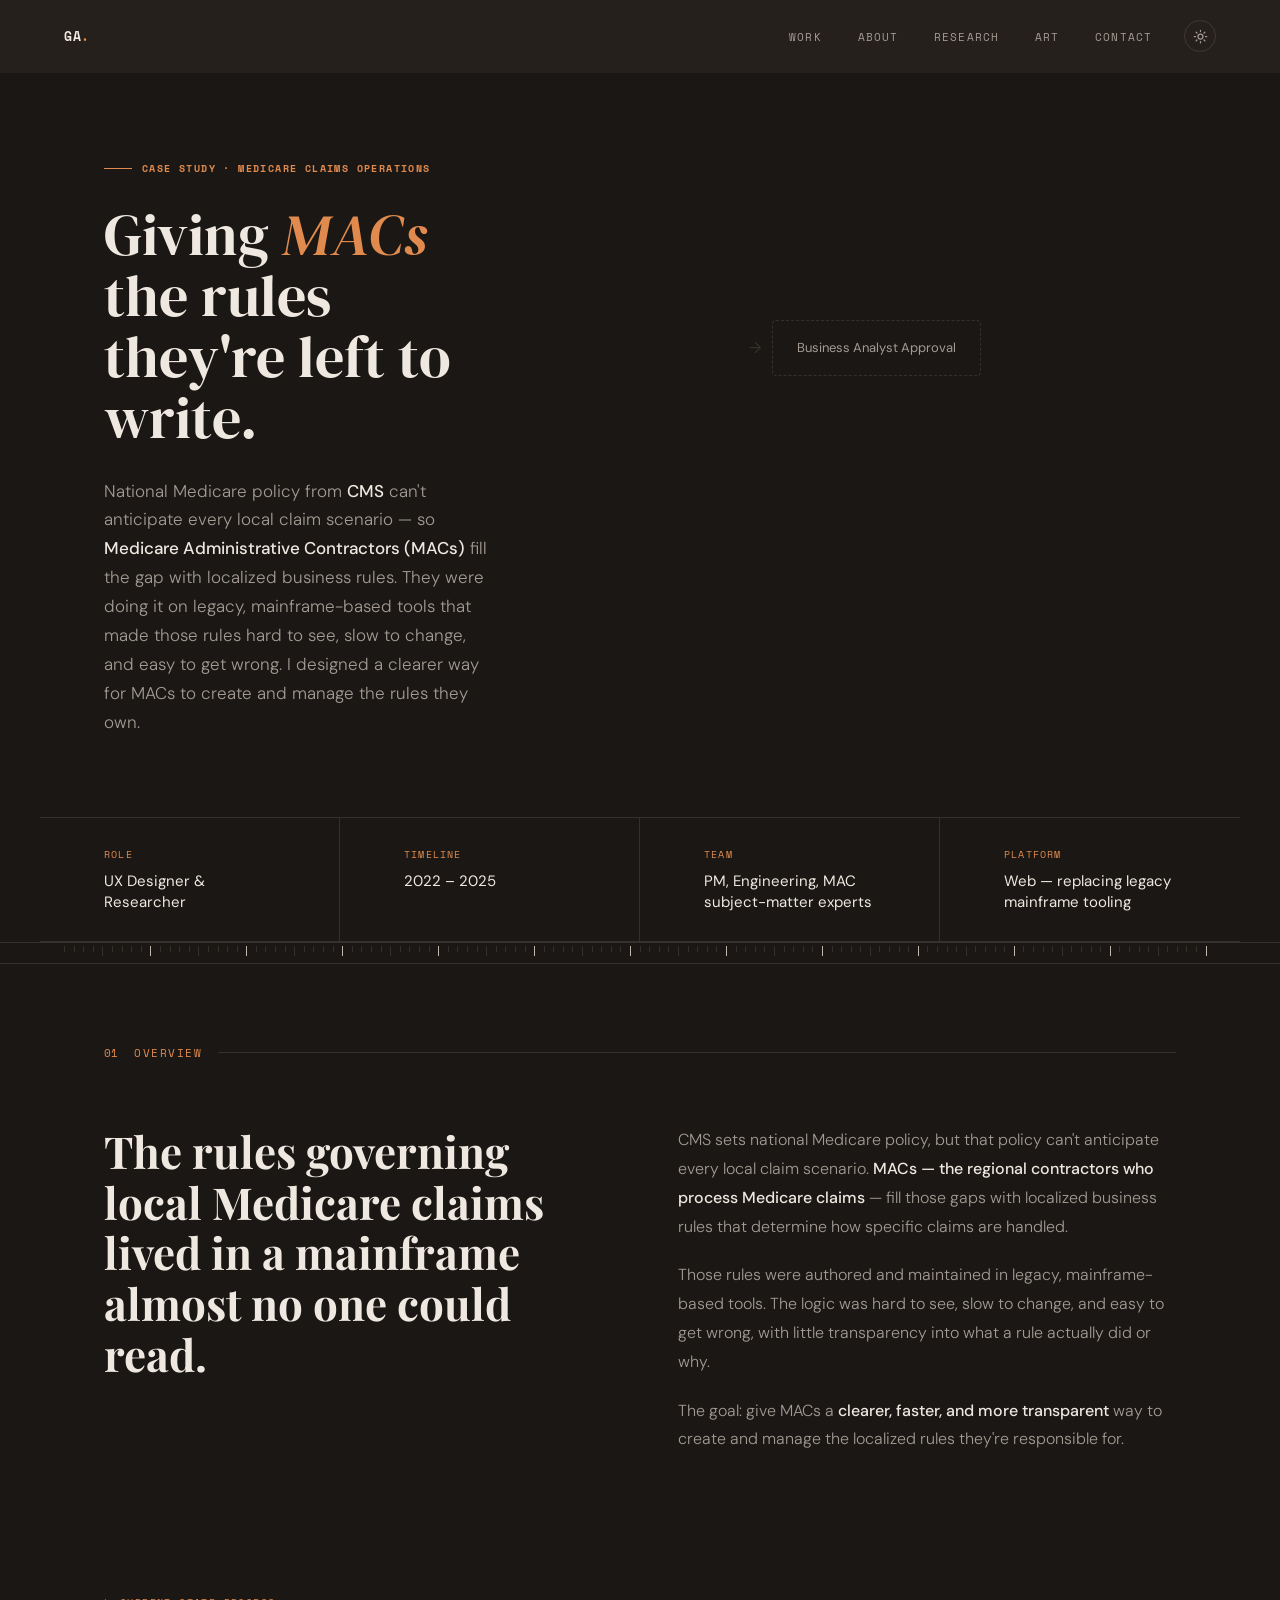
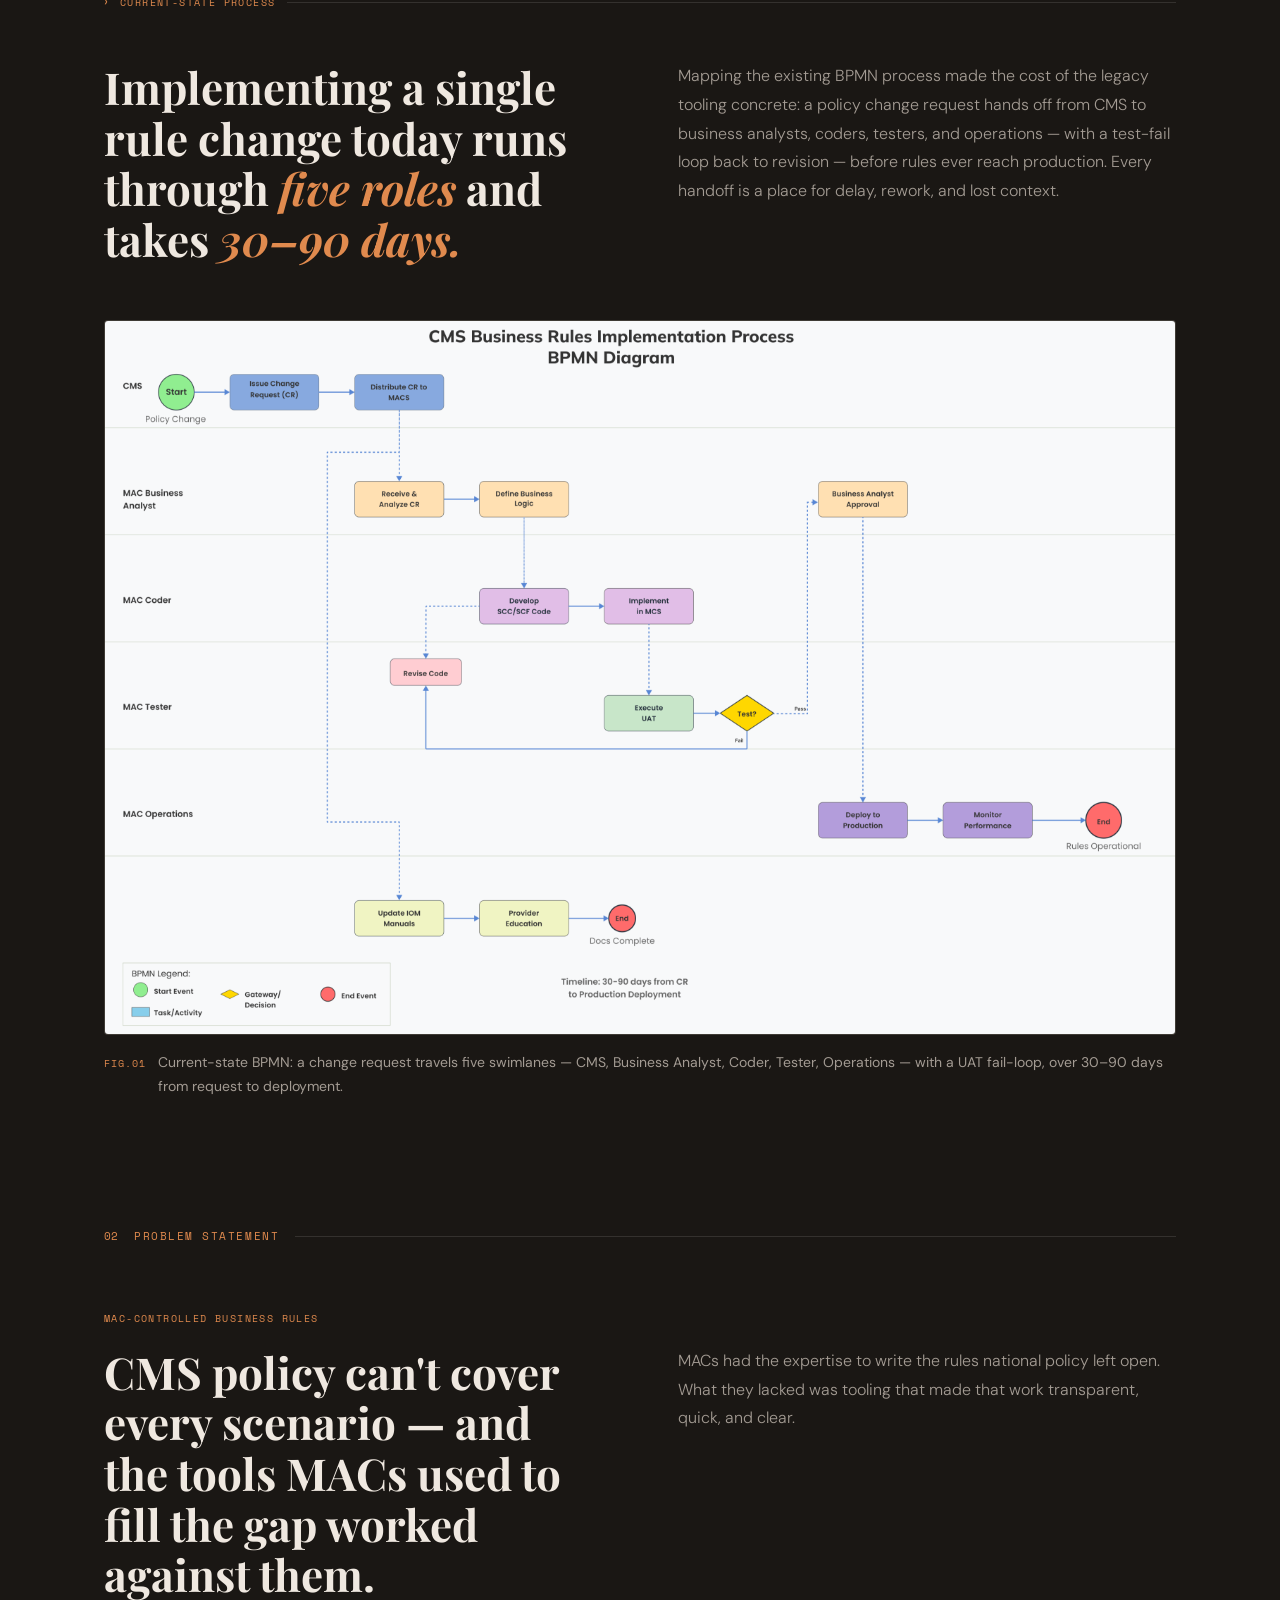
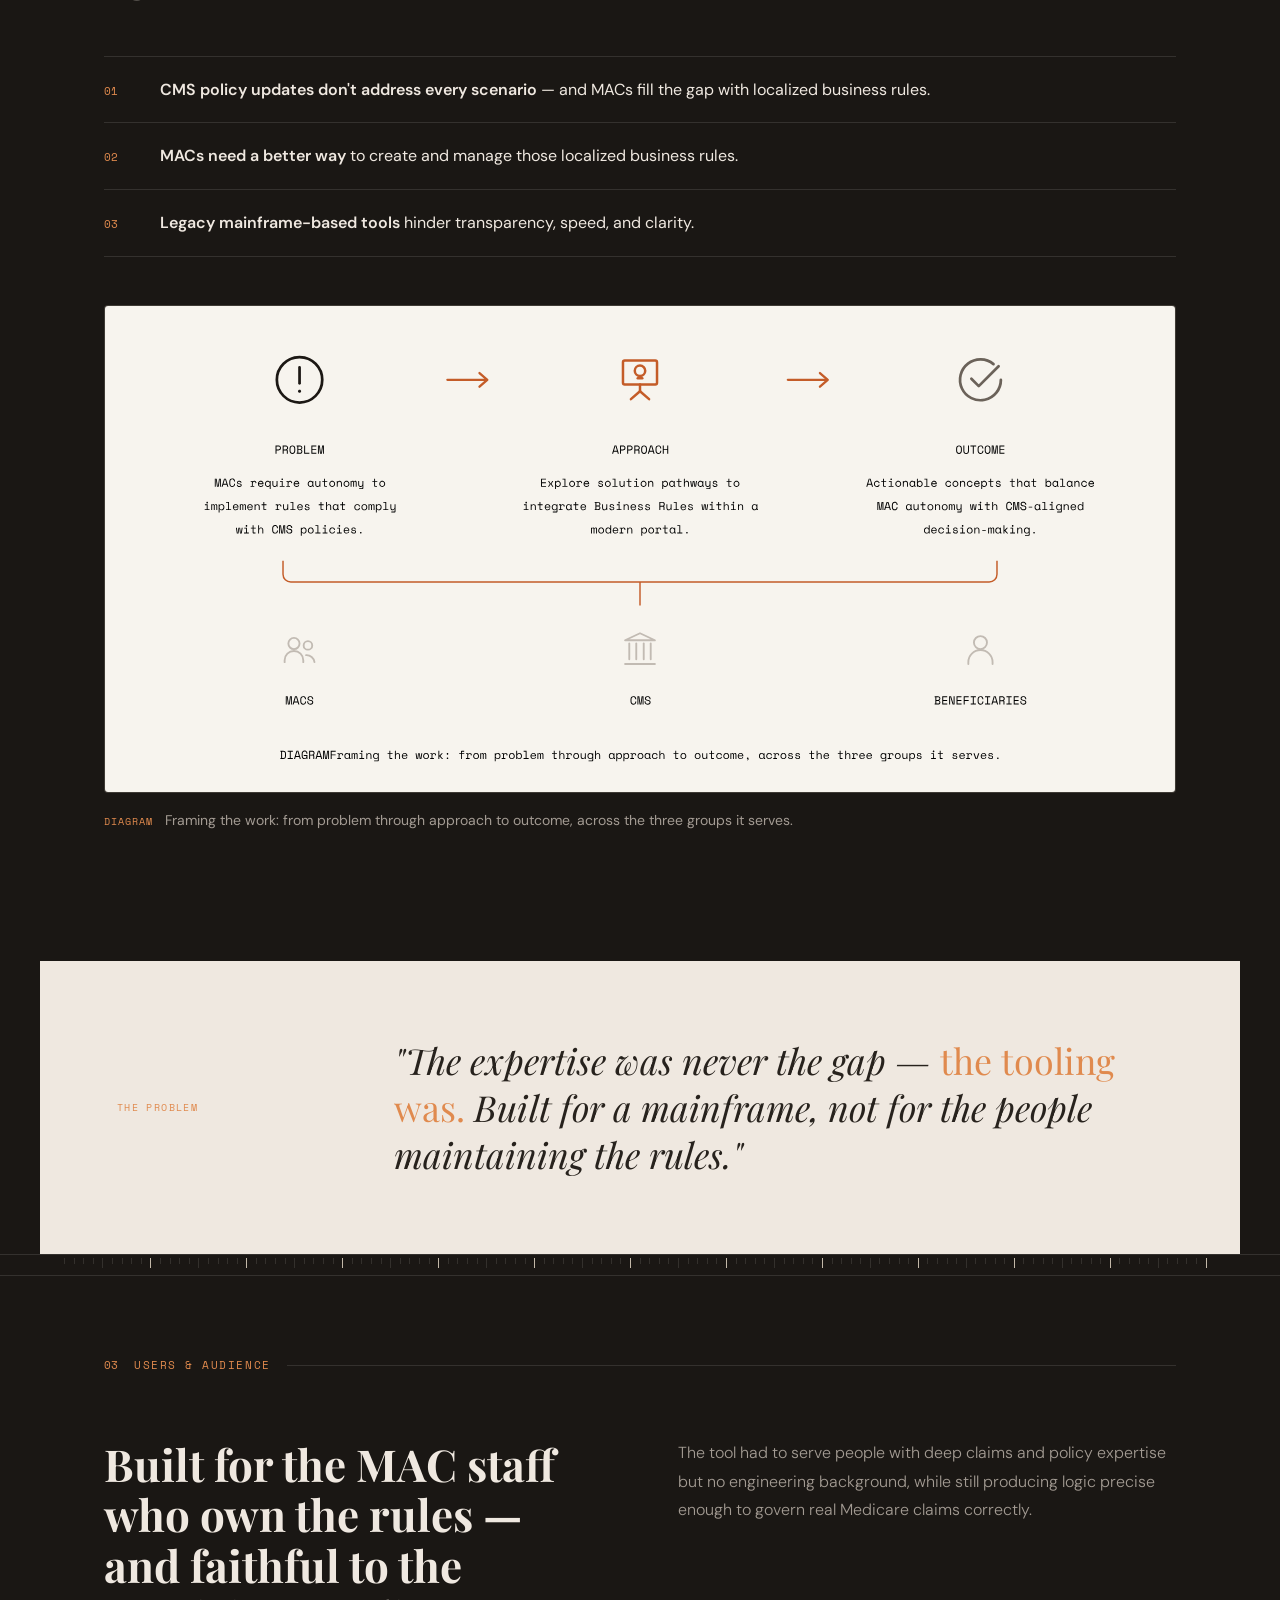
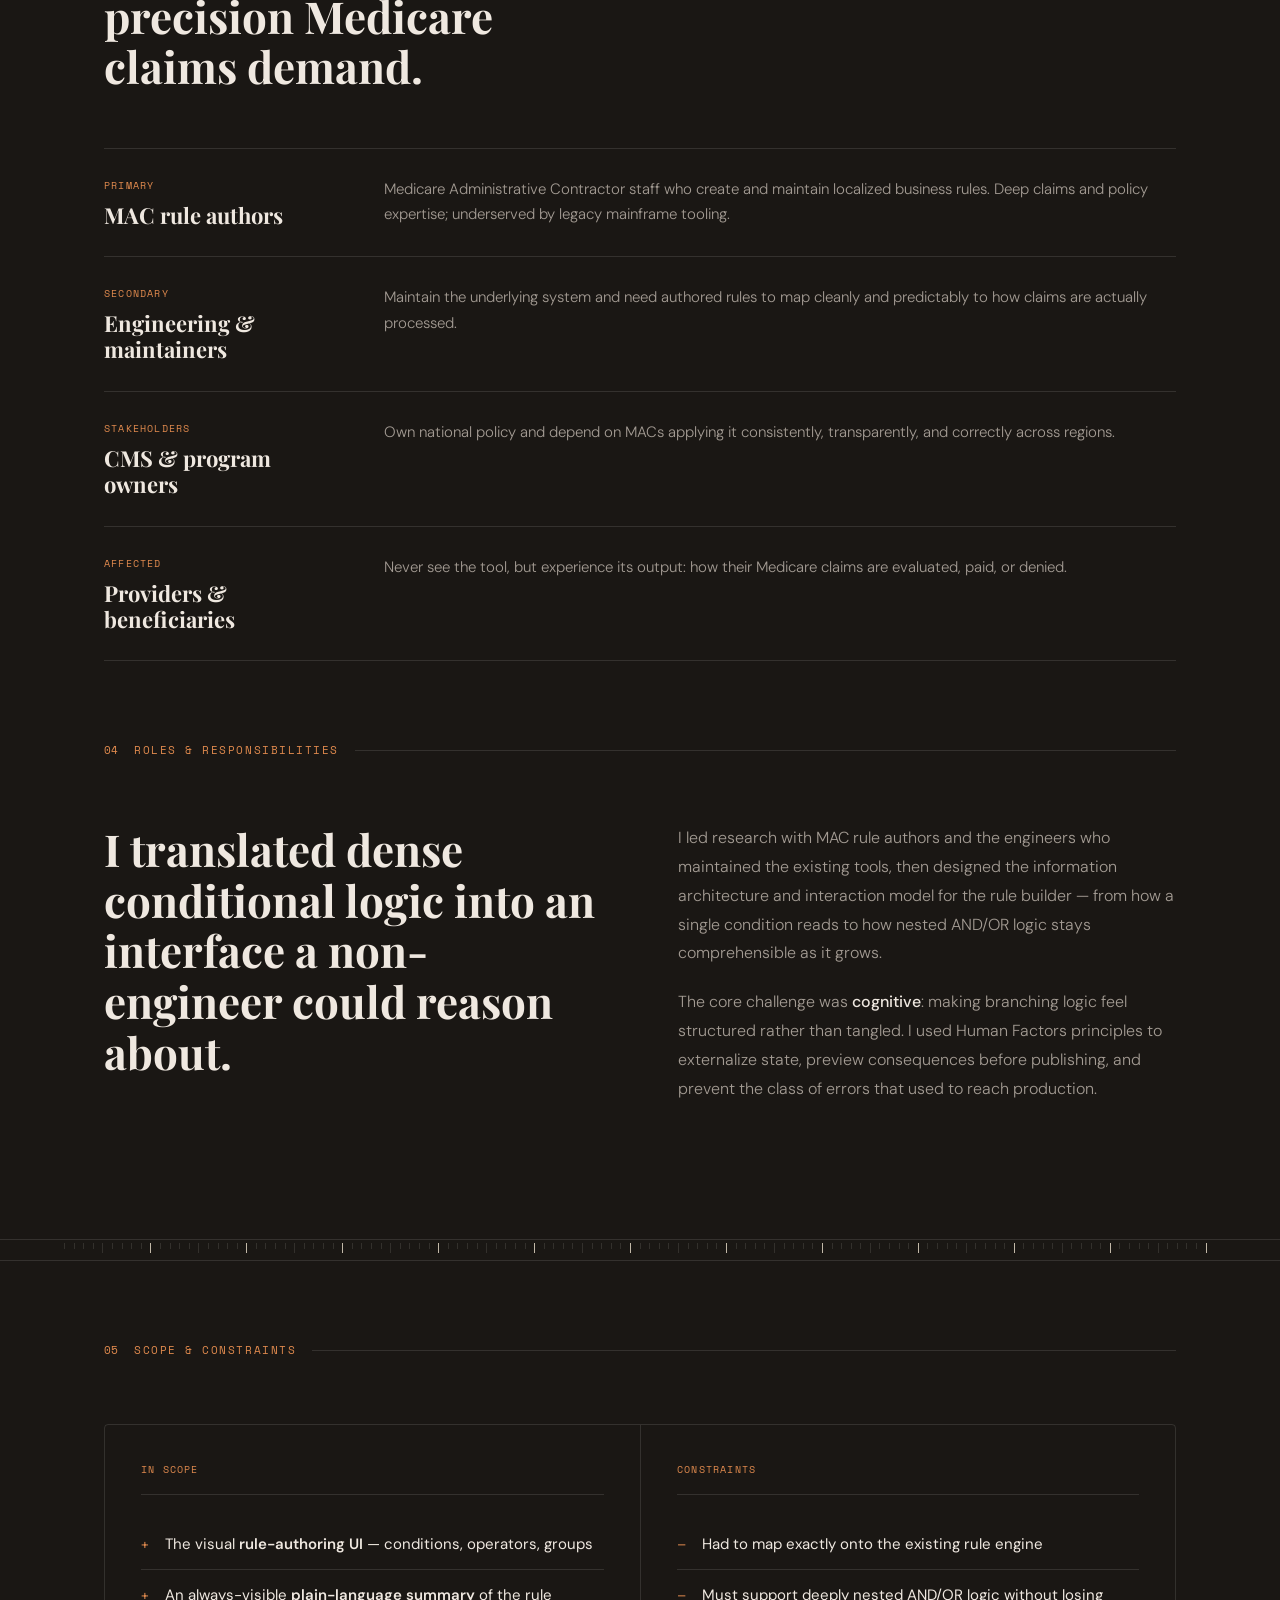
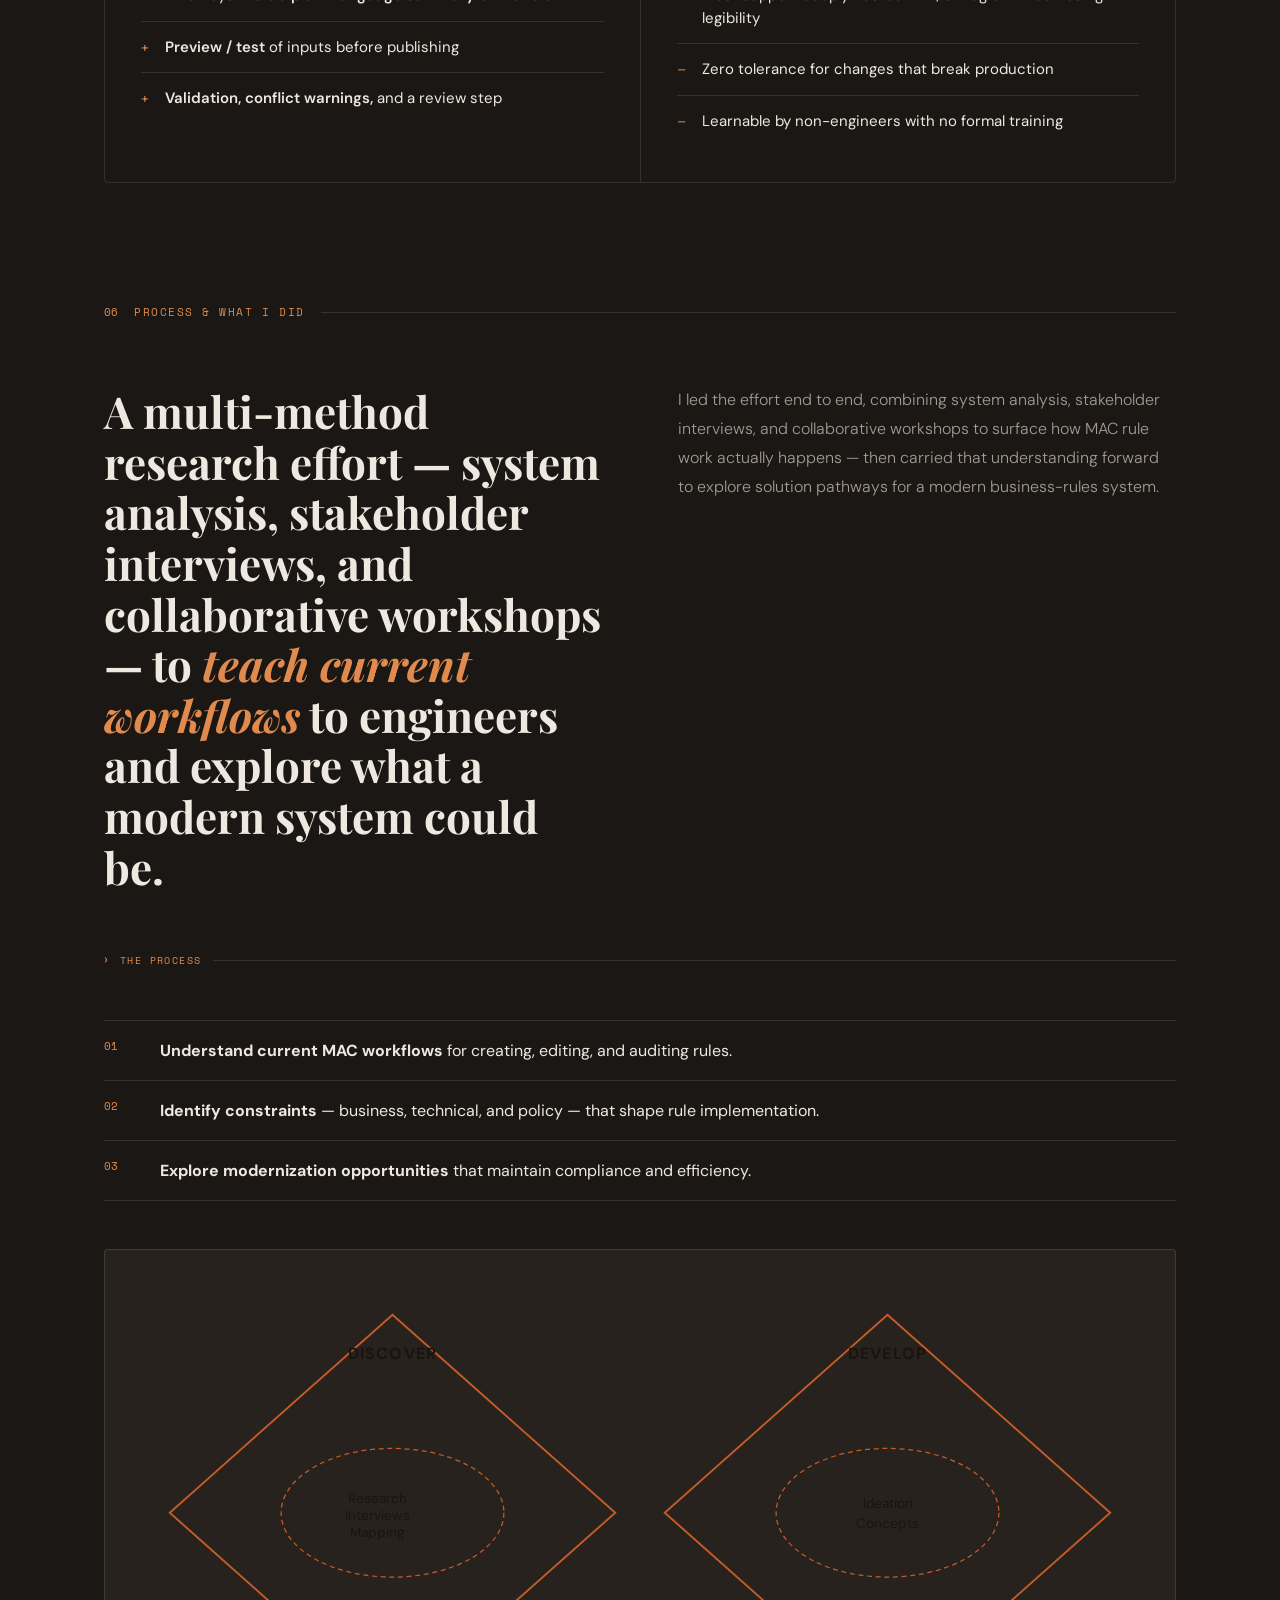
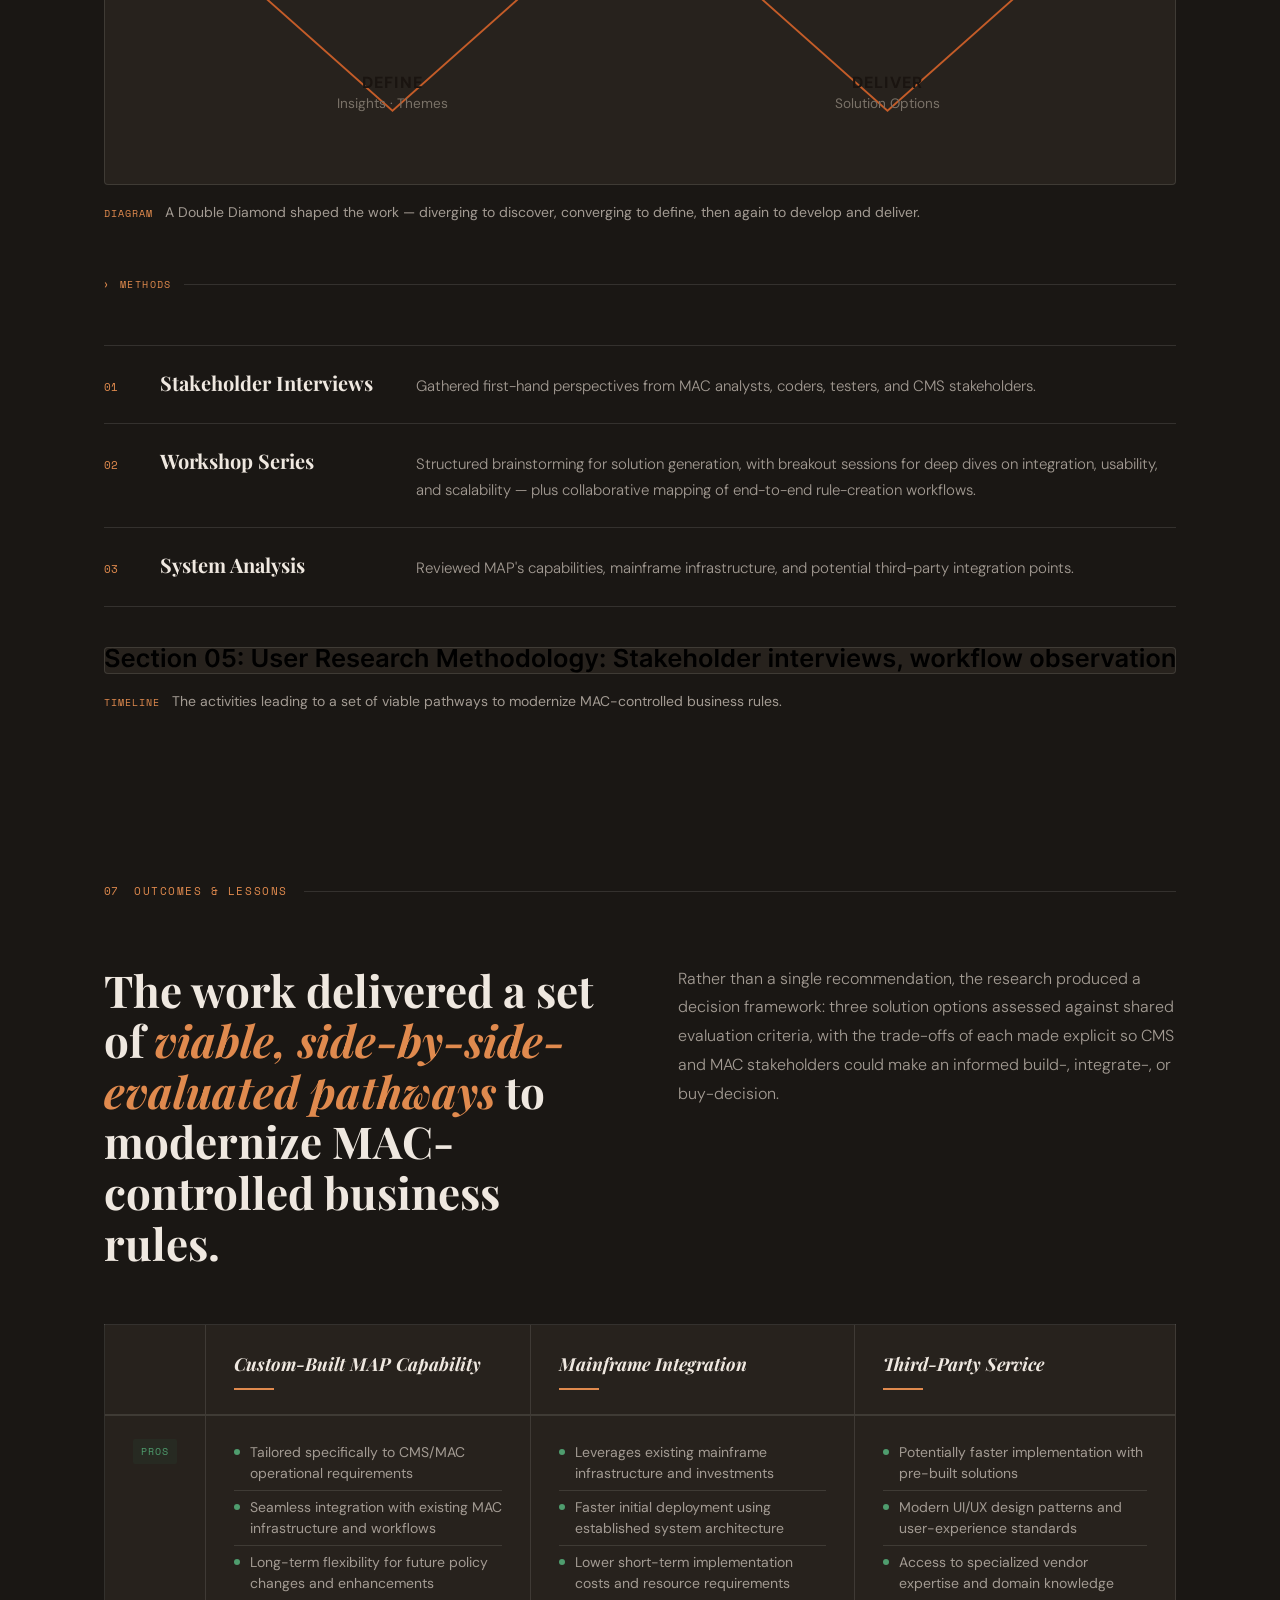
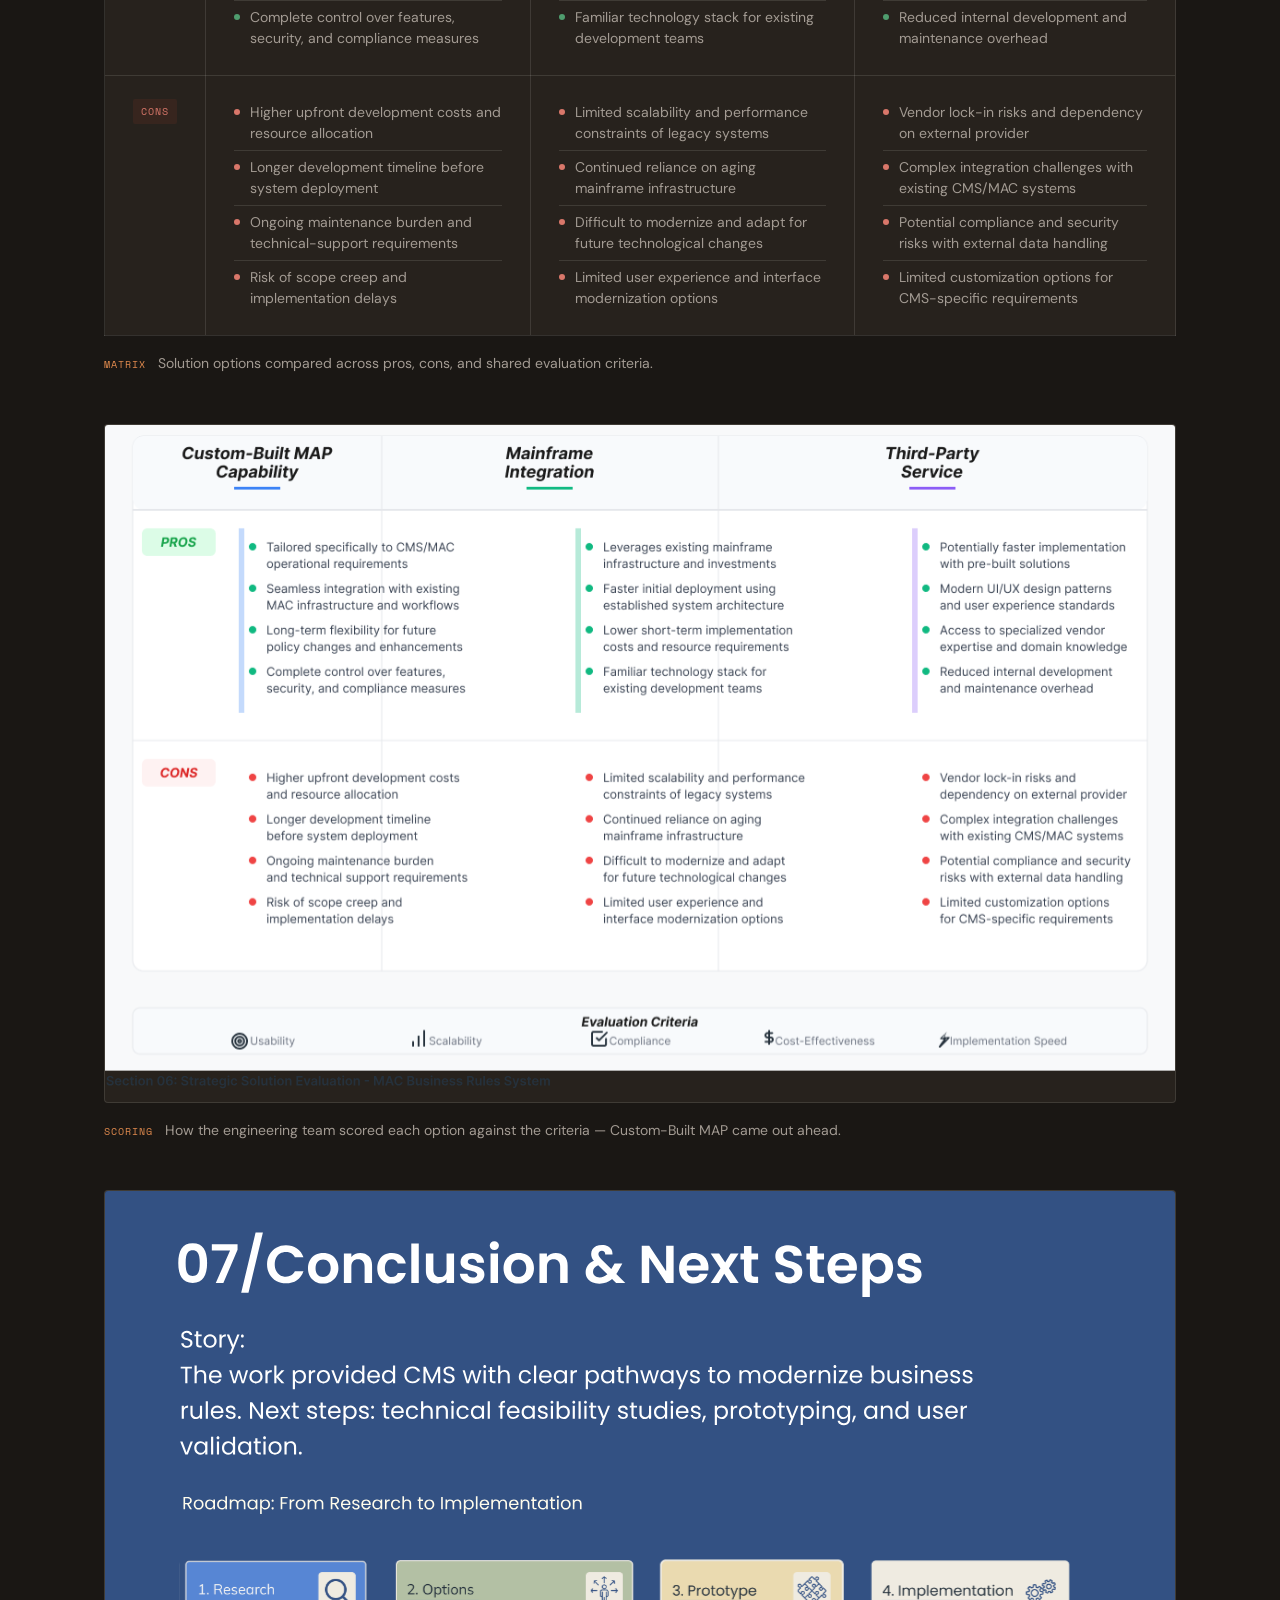
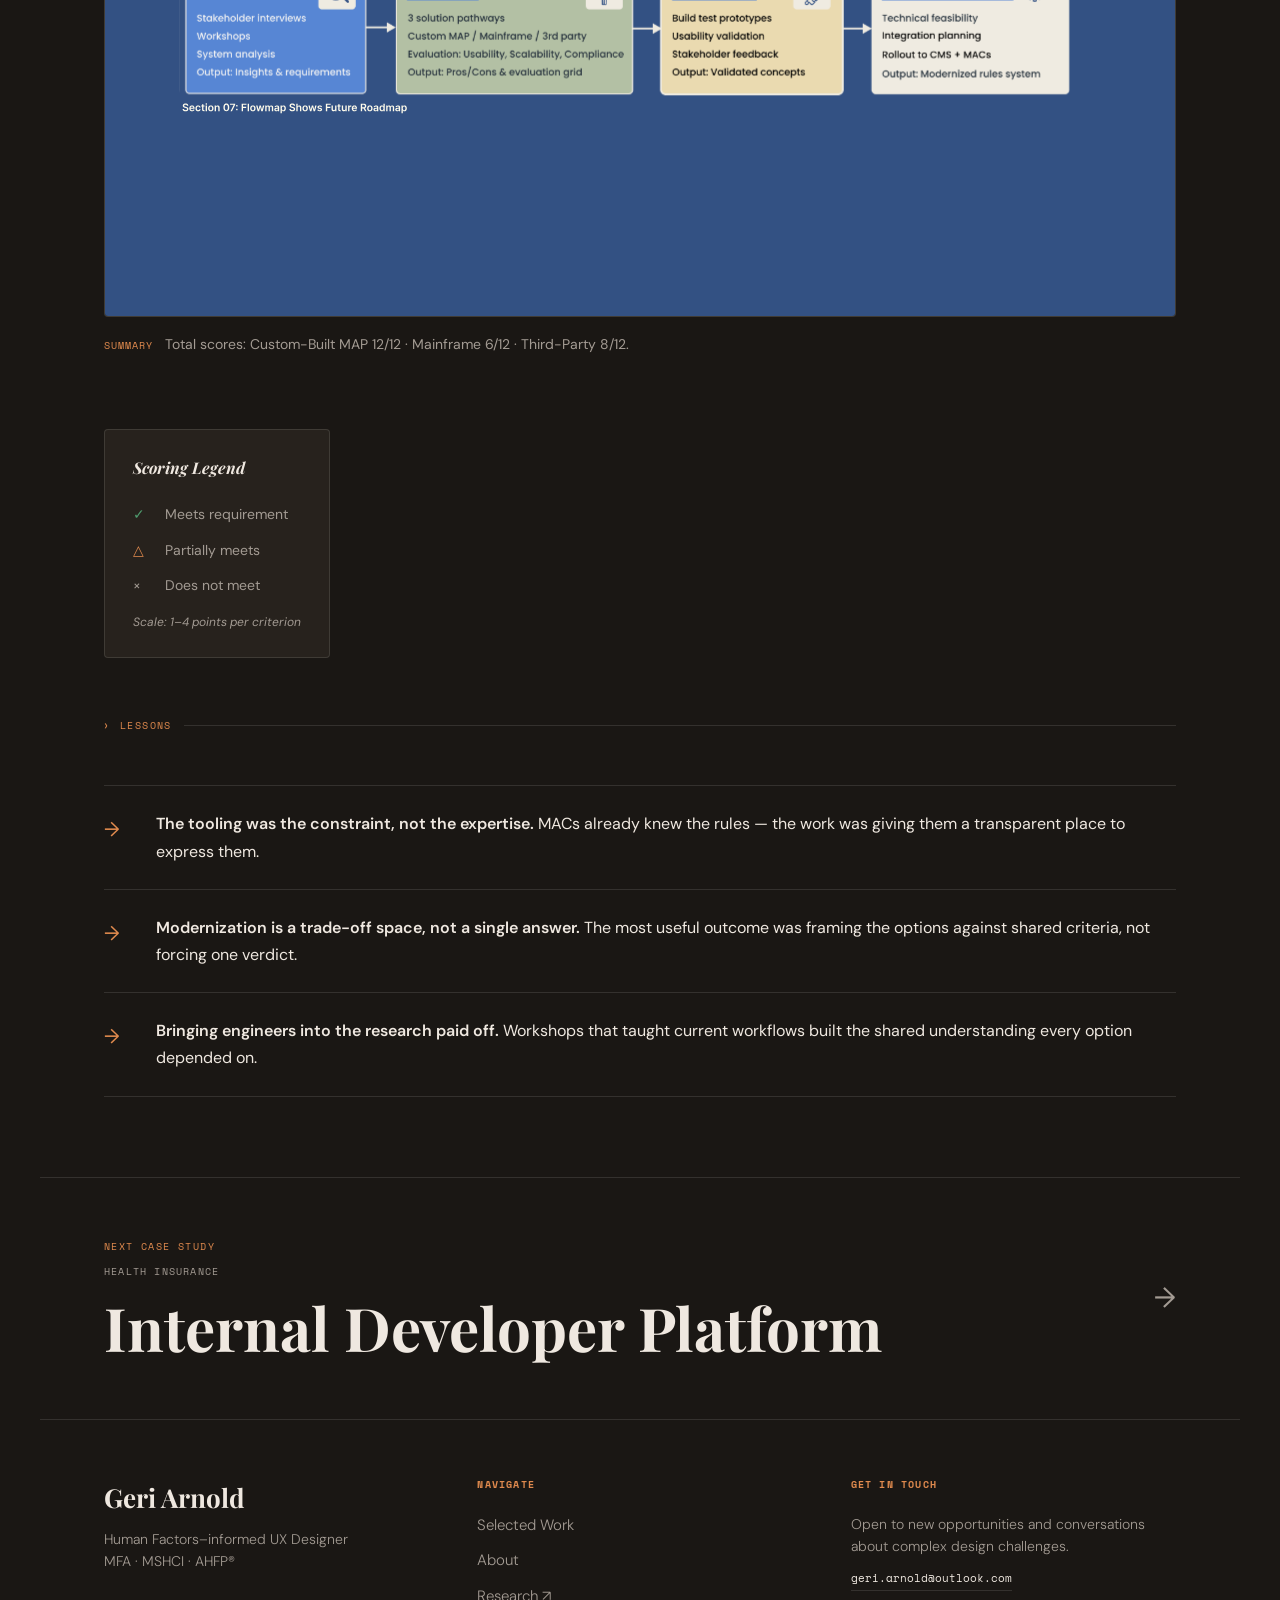
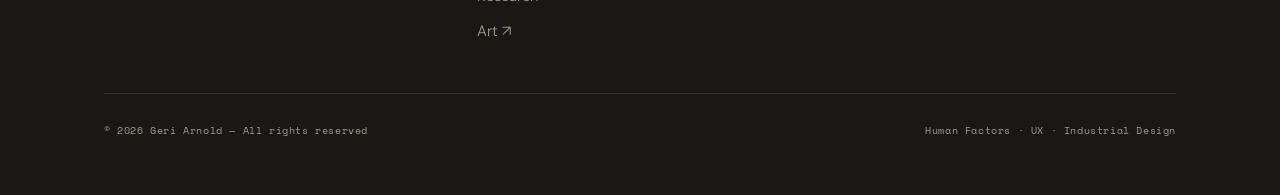
==== commit b9d773b1: "dark mode + about page Add a shared dark/light theme system (case-study.css, theme.js) with a nav to" ====
--- a/CMS_BusinessRules_CaseStudy.html
+++ b/CMS_BusinessRules_CaseStudy.html
@@ -1,27 +1,22 @@
 <!DOCTYPE html>
-<html lang="en">
+<html lang="en" data-theme="dark">
 <head>
 <meta charset="UTF-8">
+<script src="theme.js"></script>
 <meta name="viewport" content="width=device-width, initial-scale=1.0">
 <title>CMS Business Rules — Geri Arnold</title>
 <link rel="preconnect" href="https://fonts.googleapis.com">
 <link href="https://fonts.googleapis.com/css2?family=DM+Serif+Display:ital@0;1&family=Playfair+Display:ital,wght@0,400;0,600;0,700;1,400;1,700&family=DM+Sans:wght@300;400;500&family=Space+Mono:wght@400;700&display=swap" rel="stylesheet">
+<link rel="stylesheet" href="case-study.css">
 <style>
   :root {
-    --bg:      #F5F0E8;
-    --bg-2:    #EDEAE2;
-    --dark:    #1A1410;
-    --mid:     #7A7268;
-    --light:   #F5F0E8;
-    --white:   #FFFFFF;
-    --border:  #DDD8CE;
-    --orange:  #C45C28;
-    --orange-light: #F5EDE6;
-    --green:   #2D6A4F;
-    --red:     #C0392B;
-    --serif:   'Playfair Display', Georgia, serif;
-    --sans:    'DM Sans', system-ui, sans-serif;
-    --mono:    'Space Mono', monospace;
+    --bg-2:    color-mix(in srgb, var(--surface) 85%, var(--bg) 15%);
+    --dark:    var(--ink);
+    --mid:     var(--ink-60);
+    --light:   var(--bg);
+    --white:   var(--surface);
+    --orange:  var(--accent);
+    --orange-light: var(--accent-light);
     --max-w:   1200px;
     --gutter:  clamp(24px, 5vw, 80px);
   }
@@ -41,10 +36,10 @@
     position: fixed; top: 0; left: 0; right: 0; z-index: 100;
     display: flex; align-items: center; justify-content: space-between;
     padding: 20px var(--gutter);
-    background: rgba(245,240,232,0.95);
+    background: color-mix(in srgb, var(--surface) 92%, transparent);
     backdrop-filter: blur(12px);
     border-bottom: 1px solid transparent;
-    transition: border-color 0.3s;
+    transition: border-color 0.3s, background-color 0.2s ease;
   }
   nav.scrolled { border-bottom-color: var(--border); }
   .nav-logo { font-family: var(--mono); font-size: 13px; font-weight: 700; letter-spacing: 0.05em; color: var(--dark); text-decoration: none; }
@@ -322,20 +317,26 @@
 <!-- NAV -->
 <nav id="main-nav">
   <a href="GeriArnold_Portfolio.html" class="nav-logo">GA<span>.</span></a>
-  <ul class="nav-links">
-    <li class="nav-dropdown">
-      <a href="GeriArnold_Portfolio.html#work">Work</a>
-      <div class="nav-dropdown-menu">
-        <a href="HomeDepot_RTV_CaseStudy.html">Home Depot · RTV</a>
-        <a href="CMS_BusinessRules_CaseStudy.html" class="nav-active">Flexion · CMS</a>
-        <a href="HealthInsurance_IDP_CaseStudy.html">Health Insurance · IDP</a>
-      </div>
-    </li>
-    <li><a href="GeriArnold_Portfolio.html#about">About</a></li>
-    <li><a href="https://geriarnold.myportfolio.com/research" target="_blank">Research</a></li>
-    <li><a href="https://geriarnold.myportfolio.com/art" target="_blank">Art</a></li>
-    <li><a href="GeriArnold_Portfolio.html#contact">Contact</a></li>
-  </ul>
+  <div class="nav-right">
+    <ul class="nav-links">
+      <li class="nav-dropdown">
+        <a href="GeriArnold_Portfolio.html#work">Work</a>
+        <div class="nav-dropdown-menu">
+          <a href="HomeDepot_RTV_CaseStudy.html">Home Depot · RTV</a>
+          <a href="CMS_BusinessRules_CaseStudy.html" class="nav-active">Flexion · CMS</a>
+          <a href="HealthInsurance_IDP_CaseStudy.html">Health Insurance · IDP</a>
+        </div>
+      </li>
+      <li><a href="About_GeriArnold.html">About</a></li>
+      <li><a href="https://geriarnold.myportfolio.com/research" target="_blank">Research</a></li>
+      <li><a href="https://geriarnold.myportfolio.com/art" target="_blank">Art</a></li>
+      <li><a href="GeriArnold_Portfolio.html#contact">Contact</a></li>
+    </ul>
+    <button class="theme-toggle" type="button" aria-label="Toggle color theme" onclick="toggleTheme()">
+      <svg class="icon-sun" viewBox="0 0 24 24" fill="none" stroke="currentColor" stroke-width="2" stroke-linecap="round" stroke-linejoin="round"><circle cx="12" cy="12" r="4"/><path d="M12 2v2M12 20v2M4.93 4.93l1.41 1.41M17.66 17.66l1.41 1.41M2 12h2M20 12h2M6.34 17.66l-1.41 1.41M19.07 4.93l-1.41 1.41"/></svg>
+      <svg class="icon-moon" viewBox="0 0 24 24" fill="none" stroke="currentColor" stroke-width="2" stroke-linecap="round" stroke-linejoin="round"><path d="M21 12.79A9 9 0 1 1 11.21 3 7 7 0 0 0 21 12.79z"/></svg>
+    </button>
+  </div>
 </nav>
 
 <!-- HERO -->
@@ -810,7 +811,7 @@
     <div class="footer-col-label">Navigate</div>
     <div class="footer-nav">
       <a href="GeriArnold_Portfolio.html#work">Selected Work</a>
-      <a href="GeriArnold_Portfolio.html#about">About</a>
+      <a href="About_GeriArnold.html">About</a>
       <a href="https://geriarnold.myportfolio.com/research" target="_blank">Research ↗</a>
       <a href="https://geriarnold.myportfolio.com/art" target="_blank">Art ↗</a>
     </div>
--- a/case-study.css
+++ b/case-study.css
@@ -0,0 +1,396 @@
+/* ============================================================
+   Shared design system — case studies, About page, homepage
+   Theme: [data-theme="dark"] (default) | [data-theme="light"]
+   Attribute lives on <html>, set by theme.js from localStorage.
+   ============================================================ */
+
+:root {
+  --bg: #1a1714;
+  --surface: #27221d;
+  --ink: #efe8e0;
+  --ink-60: #a39b93;
+  --accent: #e08a4e;
+  --border: rgba(239,232,224,0.12);
+  --green: #4f9d6e;
+  --red: #d9776a;
+
+  /* legacy font stack — used by the existing case study pages */
+  --serif: 'Playfair Display', Georgia, serif;
+  --sans: 'DM Sans', system-ui, sans-serif;
+  --mono: 'Space Mono', monospace;
+
+  /* fixed categorical palette — identifies company/domain, constant across themes */
+  --cat-blue: #1e3a5f;
+  --cat-rust: #8b3a2a;
+  --cat-green: #2d5c3e;
+  --cat-slate: #64748b;
+  --cat-sage: #8faf9a;
+  --cat-ink: #efe8e0; /* text placed on categorical chips, always light */
+}
+
+[data-theme="light"] {
+  --bg: #f7f4ee;
+  --surface: #faf9f6;
+  --ink: #1c1814;
+  --ink-60: #6b6259;
+  --accent: #c45c28;
+  --border: #e8e3db;
+  --green: #2a6b3c;
+  --red: #c0392b;
+}
+
+[data-theme="dark"] {
+  --bg: #1a1714;
+  --surface: #27221d;
+  --ink: #efe8e0;
+  --ink-60: #a39b93;
+  --accent: #e08a4e;
+  --border: rgba(239,232,224,0.12);
+  --green: #4f9d6e;
+  --red: #d9776a;
+}
+
+:root { --accent-light: color-mix(in srgb, var(--accent) 14%, var(--surface)); }
+
+/* ── THEME TRANSITION ── */
+/* Selectable/interactive elements only — static text does not animate. */
+body { transition: background-color 0.2s ease, color 0.2s ease; }
+
+a, button, nav, .nav-links > li > a, .nav-dropdown-menu, .nav-dropdown-menu a,
+.theme-toggle, .site-nav-links > li > a, .footer-nav-links a, .footer-legal-links a,
+.work-card, .work-card-arrow, .domain-tag, .btn-fill, .btn-outline, .btn-ghost, .link-arrow,
+.back-to-top, .skill-row, .credential-block, .exp-cell, .problem-card, .persona-card,
+.outcome-card, .metric, .step, .discipline-row {
+  transition: background-color 0.2s ease, color 0.2s ease, border-color 0.2s ease,
+    opacity 0.2s ease, transform 0.2s ease, box-shadow 0.2s ease;
+}
+
+/* ── THEME TOGGLE BUTTON ── */
+.theme-toggle {
+  display: inline-flex; align-items: center; justify-content: center;
+  width: 32px; height: 32px; flex-shrink: 0;
+  border-radius: 50%; border: 1px solid var(--border);
+  background: transparent; color: var(--ink-60); cursor: pointer; padding: 0;
+}
+.theme-toggle:hover { color: var(--accent); border-color: var(--accent); transform: translateY(-1px); }
+.theme-toggle svg { width: 15px; height: 15px; display: none; }
+[data-theme="dark"] .theme-toggle .icon-sun { display: block; }
+[data-theme="light"] .theme-toggle .icon-moon { display: block; }
+
+.nav-right { display: flex; align-items: center; gap: 32px; }
+@media (max-width: 900px) { .nav-right { gap: 16px; } }
+
+/* ============================================================
+   NEW DESIGN SYSTEM — Homepage + About page
+   Typography: Instrument Serif (display) + Inter (ui)
+   ============================================================ */
+
+.site-nav {
+  position: fixed; top: 0; left: 0; right: 0; z-index: 100;
+  display: flex; align-items: center; justify-content: space-between;
+  padding: 20px 80px;
+  background: color-mix(in srgb, var(--bg) 92%, transparent);
+  backdrop-filter: blur(12px);
+  border-bottom: 1px solid transparent;
+}
+.site-nav.scrolled { border-bottom-color: var(--border); }
+.site-nav-logo {
+  font-family: 'Instrument Serif', Georgia, serif; font-size: 30px; letter-spacing: 0.05em;
+  color: var(--ink); text-decoration: none; line-height: 1;
+}
+.site-nav-logo span { color: var(--accent); }
+.site-nav-links { display: flex; align-items: center; gap: 32px; list-style: none; margin: 0; padding: 0; }
+.site-nav-links > li { position: relative; }
+.site-nav-links > li > a {
+  font-family: 'Inter', system-ui, sans-serif; font-weight: 600; font-size: 12px;
+  letter-spacing: 0.1em; text-transform: uppercase;
+  color: var(--ink); text-decoration: none; opacity: 0.75;
+  display: inline-flex; flex-direction: column; align-items: center; gap: 4px;
+}
+.site-nav-links > li > a:hover { opacity: 1; }
+.site-nav-links > li > a.active { color: var(--accent); opacity: 1; }
+.site-nav-links > li > a.active::after {
+  content: ''; width: 4px; height: 4px; border-radius: 50%; background: var(--accent);
+}
+@media (max-width: 900px) {
+  .site-nav { padding: 16px 24px; }
+  .site-nav-links { display: none; }
+}
+
+/* decorative rulers */
+.ruler-h {
+  height: 16px; width: 100%; opacity: 0.7;
+  background-image: repeating-linear-gradient(to right, var(--border) 0 1px, transparent 1px 40px);
+  background-position: bottom; background-repeat: repeat-x; background-size: 100% 8px;
+}
+.ruler-v {
+  width: 16px; height: 100%; opacity: 0.7;
+  background-image: repeating-linear-gradient(to bottom, var(--border) 0 1px, transparent 1px 40px);
+  background-position: right; background-repeat: repeat-y; background-size: 8px 100%;
+}
+
+/* buttons */
+.btn-fill {
+  font-family: 'Inter', sans-serif; font-weight: 700; font-size: 13px;
+  letter-spacing: 0.05em; text-transform: uppercase;
+  background: var(--accent); color: var(--bg);
+  padding: 14px 28px; border-radius: 4px; border: none;
+  text-decoration: none; display: inline-block;
+}
+.btn-fill:hover { transform: translateY(-1px); filter: brightness(1.08); }
+.btn-outline {
+  font-family: 'Inter', sans-serif; font-weight: 700; font-size: 13px;
+  letter-spacing: 0.05em; text-transform: uppercase;
+  color: var(--accent); border: 1.5px solid var(--accent);
+  padding: 14px 28px; border-radius: 4px;
+  text-decoration: none; display: inline-block;
+}
+.btn-outline:hover { background: var(--accent); color: var(--bg); }
+.btn-ghost {
+  font-family: 'Inter', sans-serif; font-weight: 700; font-size: 13px;
+  letter-spacing: 0.05em; text-transform: uppercase;
+  color: var(--ink); text-decoration: none;
+  display: inline-flex; align-items: center; gap: 8px;
+}
+.btn-ghost:hover { color: var(--accent); gap: 12px; }
+.btn-ghost svg { width: 14px; height: 14px; }
+.link-arrow {
+  font-family: 'Inter', sans-serif; font-weight: 700; font-size: 13px;
+  letter-spacing: 0.05em; text-transform: uppercase;
+  color: var(--accent); text-decoration: none;
+}
+.link-arrow:hover { opacity: 0.7; }
+
+/* ── HOME: HERO ── */
+.home-hero { padding: 64px 80px 0; }
+.hero-row { display: flex; gap: 80px; align-items: flex-start; padding: 64px 0; }
+.hero-left { flex: 1; min-width: 0; display: flex; flex-direction: column; gap: 36px; }
+.hero-eyebrow {
+  font-family: 'Inter', sans-serif; font-weight: 700; font-size: 12px;
+  letter-spacing: 0.15em; text-transform: uppercase; color: var(--accent);
+}
+.hero-name {
+  font-family: 'Instrument Serif', Georgia, serif; font-size: clamp(56px, 6.5vw, 96px);
+  line-height: 0.95; color: var(--ink); margin: 16px 0 0;
+}
+.hero-name em { font-style: italic; color: var(--accent); display: block; }
+.hero-cred-row { display: flex; gap: 8px; margin-top: 16px; flex-wrap: wrap; }
+.hero-cred-tag {
+  border: 1px solid var(--border); border-radius: 4px;
+  padding: 4px 10px; font-family: 'Inter', sans-serif; font-weight: 600;
+  font-size: 11px; letter-spacing: 0.05em; color: var(--ink-60);
+}
+.hero-bio { font-family: 'Inter', sans-serif; font-size: 18px; line-height: 1.65; color: var(--ink); max-width: 560px; }
+.hero-cta-row { display: flex; gap: 24px; align-items: center; flex-wrap: wrap; }
+.hero-right { flex-shrink: 0; width: 600px; max-width: 100%; display: flex; align-items: center; justify-content: center; }
+.hero-photo-frame { background: var(--accent); padding: 12px; border-radius: 6px; display: inline-flex; position: relative; }
+.hero-photo-frame .photo-inner { position: relative; border-radius: 2px; overflow: hidden; }
+.hero-photo-frame img { width: 400px; height: 400px; max-width: 60vw; object-fit: cover; object-position: center 20%; border-radius: 2px; display: block; }
+.hero-photo-frame .photo-tint { position: absolute; inset: 0; background: var(--accent); mix-blend-mode: color; opacity: 0.6; pointer-events: none; }
+@media (max-width: 900px) {
+  .home-hero { padding: 48px 24px 0; }
+  .hero-row { flex-direction: column; gap: 48px; }
+  .hero-right { width: 100%; }
+  .hero-photo-frame img { width: 100%; height: auto; aspect-ratio: 1; max-width: 400px; }
+}
+
+/* ── HOME: COACHING STRIP ── */
+.coaching-section { padding: 0 80px; border-top: 1px solid var(--border); }
+.coaching-content { display: flex; align-items: center; justify-content: space-between; gap: 40px; padding: 40px 0; flex-wrap: wrap; }
+.coaching-copy { flex: 1; min-width: 260px; }
+.coaching-label {
+  font-family: 'Inter', sans-serif; font-weight: 700; font-size: 11px;
+  letter-spacing: 0.1em; text-transform: uppercase; color: var(--accent); margin-bottom: 12px;
+}
+.coaching-text { font-family: 'Inter', sans-serif; font-size: 16px; line-height: 1.6; color: var(--ink); max-width: 520px; }
+.coaching-ctas { display: flex; gap: 24px; align-items: center; flex-wrap: wrap; }
+@media (max-width: 900px) { .coaching-section { padding: 0 24px; } }
+
+/* ── HOME: EXPERTISE ROW ── */
+.expertise-strip { padding: 56px 80px; display: flex; flex-direction: column; gap: 32px; }
+.expertise-strip-header { display: flex; align-items: center; justify-content: space-between; }
+.expertise-strip-title { font-family: 'Instrument Serif', Georgia, serif; font-size: 28px; color: var(--ink); }
+.expertise-strip-count { font-family: 'Inter', sans-serif; font-weight: 600; font-size: 13px; letter-spacing: 0.1em; color: var(--ink-60); }
+.expertise-strip-row { display: flex; }
+.expertise-strip-item { flex: 1; min-width: 0; padding-bottom: 24px; border-bottom: 1px solid var(--border); display: flex; flex-direction: column; gap: 12px; }
+.expertise-strip-divider { width: 1px; background: var(--border); margin: 0 24px; }
+.expertise-strip-num { font-family: 'Instrument Serif', Georgia, serif; font-size: 20px; color: var(--accent); }
+.expertise-strip-name { font-family: 'Instrument Serif', Georgia, serif; font-size: 24px; color: var(--ink); }
+.expertise-strip-desc { font-family: 'Inter', sans-serif; font-size: 14px; line-height: 1.5; color: var(--ink-60); }
+@media (max-width: 900px) {
+  .expertise-strip { padding: 48px 24px; }
+  .expertise-strip-row { flex-direction: column; gap: 24px; }
+  .expertise-strip-divider { display: none; }
+}
+
+/* ── HOME: SELECTED WORK ── */
+.work-section { padding: 72px 80px; background: var(--bg); }
+.work-header { display: flex; flex-direction: column; gap: 24px; margin-bottom: 48px; }
+.work-header-top { display: flex; justify-content: space-between; align-items: flex-end; gap: 40px; flex-wrap: wrap; }
+.work-label { font-family: 'Inter', sans-serif; font-weight: 600; font-size: 11px; letter-spacing: 0.1em; text-transform: uppercase; color: var(--accent); margin-bottom: 16px; }
+.work-title { font-family: 'Inter', sans-serif; font-weight: 700; font-size: clamp(28px, 3.5vw, 42px); line-height: 1.2; color: var(--ink); }
+.work-intro { font-family: 'Inter', sans-serif; font-size: 15px; color: var(--ink-60); max-width: 460px; }
+.work-rule { height: 1px; background: var(--accent); opacity: 0.4; }
+
+.work-grid { display: grid; grid-template-columns: 1fr 1fr; gap: 24px; }
+.work-card {
+  display: flex; background: var(--surface); border: 1px solid var(--border);
+  border-radius: 4px; overflow: hidden; text-decoration: none; color: inherit;
+  min-height: 320px; box-shadow: 0 2px 12px rgba(0,0,0,0.12);
+}
+.work-card:hover { transform: translateY(-3px); box-shadow: 0 10px 28px rgba(0,0,0,0.2); }
+.work-card:hover .work-card-arrow { transform: translate(3px, 0); }
+.work-card-accent { width: 3px; flex-shrink: 0; }
+.work-card-image {
+  width: 45%; flex-shrink: 0; position: relative;
+  background-size: 40px 40px;
+  background-image:
+    linear-gradient(to right, rgba(255,255,255,0.12) 1px, transparent 1px),
+    linear-gradient(to bottom, rgba(255,255,255,0.12) 1px, transparent 1px);
+  display: flex; align-items: center; justify-content: center;
+}
+.work-card-image span { font-family: 'Inter', sans-serif; font-weight: 500; font-size: 10px; letter-spacing: 0.1em; text-transform: uppercase; color: rgba(255,255,255,0.55); }
+.work-card-body { flex: 1; min-width: 0; padding: 24px 20px; display: flex; flex-direction: column; }
+.work-card-eyebrow { font-family: 'Inter', sans-serif; font-weight: 600; font-size: 9px; letter-spacing: 0.08em; text-transform: uppercase; color: var(--cat-sage); margin-bottom: 8px; }
+.work-card-company { font-family: 'Inter', sans-serif; font-weight: 600; font-size: 10px; letter-spacing: 0.06em; text-transform: uppercase; color: var(--ink); opacity: 0.65; margin-bottom: 12px; }
+.work-card-title { font-family: 'Inter', sans-serif; font-weight: 700; font-size: 17px; line-height: 1.3; color: var(--ink); margin-bottom: 12px; }
+.work-card-desc { font-family: 'Inter', sans-serif; font-size: 12px; line-height: 1.6; color: var(--ink-60); flex: 1; }
+.work-card-bottom { display: flex; align-items: center; justify-content: space-between; gap: 12px; margin-top: 16px; }
+.work-card-tag { font-family: 'Inter', sans-serif; font-weight: 600; font-size: 8px; letter-spacing: 0.06em; text-transform: uppercase; color: var(--cat-ink); padding: 4px 8px; border-radius: 2px; white-space: nowrap; }
+.work-card-arrow { font-family: 'Inter', sans-serif; font-weight: 500; font-size: 11px; color: var(--accent); white-space: nowrap; }
+@media (max-width: 900px) {
+  .work-section { padding: 56px 24px; }
+  .work-grid { grid-template-columns: 1fr; }
+  .work-card { flex-direction: column; }
+  .work-card-image { width: 100%; height: 160px; }
+}
+
+/* ── HOME: QUOTE ── */
+.quote-section {
+  background: var(--cat-blue); padding: 80px;
+  display: flex; align-items: center; justify-content: space-between; gap: 80px;
+  border-top: 1px solid var(--border); border-bottom: 1px solid var(--border);
+}
+.quote-label { font-family: 'Inter', sans-serif; font-weight: 700; font-size: 10px; letter-spacing: 0.12em; text-transform: uppercase; color: var(--accent); flex-shrink: 0; width: 180px; }
+.quote-text { font-family: 'Instrument Serif', Georgia, serif; font-style: italic; font-size: clamp(22px, 2.6vw, 40px); line-height: 1.3; color: var(--cat-ink); }
+.quote-text strong { font-style: normal; color: var(--accent); }
+@media (max-width: 900px) { .quote-section { padding: 48px 24px; flex-direction: column; gap: 24px; align-items: flex-start; } }
+
+/* ── HOME: RICH FOOTER ── */
+.home-footer { background: var(--bg); border-top: 1px solid var(--border); }
+.home-footer-main { display: flex; justify-content: space-between; gap: 48px; padding: 64px 80px; flex-wrap: wrap; }
+.footer-col-name { font-family: 'Instrument Serif', Georgia, serif; font-size: 32px; color: var(--ink); margin-bottom: 16px; }
+.footer-col-details { display: flex; flex-direction: column; gap: 6px; font-family: 'Inter', sans-serif; font-size: 14px; color: var(--ink-60); }
+.footer-col-label { font-family: 'Inter', sans-serif; font-weight: 700; font-size: 11px; letter-spacing: 0.1em; text-transform: uppercase; color: var(--accent); margin-bottom: 20px; }
+.footer-nav-links { display: flex; flex-direction: column; gap: 14px; }
+.footer-nav-links a { font-family: 'Inter', sans-serif; font-size: 14px; color: var(--ink-60); text-decoration: none; }
+.footer-nav-links a:hover { color: var(--ink); }
+.footer-consulting { display: flex; gap: 16px; }
+.footer-consulting-bar { width: 2px; background: var(--accent); opacity: 0.6; flex-shrink: 0; }
+.footer-consulting-label { font-family: 'Inter', sans-serif; font-weight: 700; font-size: 10px; letter-spacing: 0.08em; text-transform: uppercase; color: var(--accent); margin-bottom: 10px; }
+.footer-consulting-text { font-family: 'Inter', sans-serif; font-size: 14px; line-height: 1.6; color: var(--ink-60); }
+.footer-contact-line { font-family: 'Inter', sans-serif; font-size: 13px; color: var(--ink-60); margin-top: 16px; }
+.footer-tagline { font-family: 'Inter', sans-serif; font-size: 12px; line-height: 1.5; color: color-mix(in srgb, var(--ink-60) 70%, transparent); margin-top: 12px; }
+.home-footer-bottom { border-top: 1px solid var(--border); display: flex; justify-content: space-between; align-items: center; padding: 20px 80px; font-family: 'Inter', sans-serif; font-size: 11px; color: color-mix(in srgb, var(--ink-60) 70%, transparent); }
+.footer-legal-links { display: flex; gap: 24px; }
+.footer-legal-links a { color: inherit; text-decoration: none; }
+.footer-legal-links a:hover { color: var(--ink); }
+@media (max-width: 900px) {
+  .home-footer-main, .home-footer-bottom { padding: 40px 24px; }
+  .home-footer-main { flex-direction: column; gap: 32px; }
+  .home-footer-bottom { flex-direction: column; gap: 12px; align-items: flex-start; }
+}
+
+/* ── ABOUT: HERO ── */
+.about-hero { padding: 0 80px; }
+.about-hero-columns { display: flex; align-items: center; justify-content: space-between; gap: 64px; padding: 64px 0; }
+.about-hero-left { flex: 1; min-width: 0; max-width: 720px; display: flex; flex-direction: column; gap: 40px; }
+.about-eyebrow { font-family: 'Inter', sans-serif; font-weight: 600; font-size: 12px; letter-spacing: 0.1em; text-transform: uppercase; color: var(--cat-slate); margin-bottom: 16px; }
+.about-headline { font-family: 'Instrument Serif', Georgia, serif; font-size: clamp(48px, 7vw, 104px); line-height: 0.95; color: var(--ink); }
+.about-headline em { font-style: normal; color: var(--accent); }
+.about-subhead { font-family: 'Inter', sans-serif; font-weight: 500; font-size: 15px; letter-spacing: 0.05em; text-transform: uppercase; color: var(--ink-60); }
+.about-hero-right { flex-shrink: 0; display: flex; align-items: center; gap: 16px; }
+@media (max-width: 900px) {
+  .about-hero { padding: 0 24px; }
+  .about-hero-columns { flex-direction: column-reverse; padding: 48px 0; gap: 40px; }
+  .about-hero-right { width: 100%; justify-content: center; }
+}
+
+/* ── ABOUT: BIO ── */
+.bio-section { border-top: 1px solid var(--border); padding: 80px; }
+.bio-columns { display: flex; justify-content: space-between; gap: 64px; }
+.bio-left { max-width: 780px; font-family: 'Inter', sans-serif; font-size: 18px; line-height: 1.75; color: var(--ink); display: flex; flex-direction: column; gap: 32px; }
+.bio-left strong { color: var(--accent); font-weight: 700; }
+.credentials-right { flex-shrink: 0; width: 420px; max-width: 100%; display: flex; flex-direction: column; gap: 24px; }
+.credential-block { display: flex; flex-direction: column; gap: 8px; }
+.credential-abbr-row { display: flex; align-items: center; gap: 12px; }
+.credential-abbr { font-family: 'Instrument Serif', Georgia, serif; font-size: 20px; color: var(--accent); white-space: nowrap; }
+.credential-abbr-rule { flex: 1; height: 1px; background: var(--border); }
+.credential-title { font-family: 'Inter', sans-serif; font-weight: 600; font-size: 15px; color: var(--ink); }
+.credential-sub { font-family: 'Inter', sans-serif; font-size: 13px; color: var(--ink-60); }
+@media (max-width: 900px) {
+  .bio-section { padding: 56px 24px; }
+  .bio-columns { flex-direction: column; gap: 40px; }
+}
+
+/* ── ABOUT: SKILLS LEDGER ── */
+.ledger-section { border-top: 1px solid var(--border); display: flex; }
+.ledger-bar { width: 8px; flex-shrink: 0; background: #d4b896; }
+.ledger-body { flex: 1; min-width: 0; padding: 64px 80px; display: flex; flex-direction: column; gap: 48px; }
+.ledger-label-row { display: flex; justify-content: space-between; align-items: center; }
+.ledger-label { font-family: 'Inter', sans-serif; font-weight: 700; font-size: 11px; letter-spacing: 0.1em; color: var(--cat-slate); text-transform: uppercase; }
+.ledger-count { font-family: 'Inter', sans-serif; font-weight: 600; font-size: 11px; color: var(--ink-60); }
+.skill-row { display: flex; align-items: center; justify-content: space-between; padding: 16px 0; border-bottom: 1px solid var(--border); }
+.skill-name { font-family: 'Instrument Serif', Georgia, serif; font-size: 24px; color: var(--ink); }
+.skill-dots { display: flex; gap: 4px; }
+.skill-dot { width: 8px; height: 8px; border-radius: 50%; background: var(--border); }
+.skill-dot.filled { background: var(--accent); }
+@media (max-width: 900px) { .ledger-body { padding: 48px 24px; } }
+
+/* ── ABOUT: EXPERIENCE TABLE ── */
+.exp-section { border-top: 1px solid var(--border); display: flex; }
+.exp-bar { width: 8px; flex-shrink: 0; background: var(--cat-green); }
+.exp-body { flex: 1; min-width: 0; padding: 64px 80px; display: flex; flex-direction: column; gap: 40px; }
+.exp-label { font-family: 'Inter', sans-serif; font-weight: 700; font-size: 11px; letter-spacing: 0.1em; color: var(--cat-slate); text-transform: uppercase; }
+.exp-table { border: 1px solid var(--border); border-radius: 4px; overflow: hidden; }
+.exp-row { display: flex; height: 64px; border-bottom: 1px solid var(--border); }
+.exp-row:last-child { border-bottom: none; }
+.exp-cell { flex: 1; min-width: 0; display: flex; align-items: center; padding: 0 24px; font-family: 'Inter', sans-serif; font-weight: 600; font-size: 13px; letter-spacing: 0.05em; text-transform: uppercase; color: var(--ink); }
+.exp-divider { width: 1px; background: var(--border); }
+@media (max-width: 900px) {
+  .exp-body { padding: 48px 24px; }
+  .exp-row { flex-direction: column; height: auto; }
+  .exp-cell { padding: 12px 20px; }
+  .exp-divider { display: none; }
+}
+
+/* ── ABOUT: AWARDS STRIP ── */
+.awards-strip { background: var(--cat-green); padding: 64px 80px; text-align: center; }
+.awards-headline { font-family: 'Instrument Serif', Georgia, serif; font-size: clamp(24px, 3vw, 42px); color: var(--cat-ink); }
+.awards-headline .star { color: var(--accent); }
+.awards-sub { font-family: 'Inter', sans-serif; font-weight: 500; font-size: 16px; color: color-mix(in srgb, var(--cat-ink) 70%, transparent); margin-top: 12px; }
+@media (max-width: 900px) { .awards-strip { padding: 48px 24px; } }
+
+/* ── ABOUT: DOMAINS ── */
+.domains-section { border-top: 1px solid var(--border); padding: 80px; display: flex; flex-direction: column; gap: 48px; }
+.domains-label { font-family: 'Inter', sans-serif; font-weight: 700; font-size: 11px; letter-spacing: 0.1em; color: var(--cat-slate); text-transform: uppercase; }
+.domains-row { display: flex; flex-wrap: wrap; gap: 16px; }
+.domain-tag { padding: 32px 48px; border-radius: 8px; color: var(--cat-ink); font-family: 'Inter', sans-serif; font-weight: 600; font-size: 20px; }
+.domain-tag:hover { transform: translateY(-2px); }
+@media (max-width: 900px) {
+  .domains-section { padding: 56px 24px; }
+  .domain-tag { padding: 24px 28px; font-size: 16px; }
+}
+
+/* ── ABOUT: MINI FOOTER ── */
+.about-footer { border-top: 1px solid var(--border); }
+.about-footer-row { display: flex; align-items: center; justify-content: space-between; gap: 24px; padding: 40px 80px; flex-wrap: wrap; }
+.about-footer-logo { font-family: 'Instrument Serif', Georgia, serif; font-size: 24px; color: var(--ink); text-decoration: none; }
+.about-footer-logo span { color: var(--accent); }
+.about-footer-note { font-family: 'Inter', sans-serif; font-weight: 500; font-size: 14px; color: var(--ink-60); }
+.back-to-top {
+  font-family: 'Inter', sans-serif; font-weight: 700; font-size: 11px; letter-spacing: 0.1em;
+  color: var(--ink); text-decoration: none; display: inline-flex; align-items: center; gap: 8px;
+}
+.back-to-top:hover { color: var(--accent); gap: 12px; }
+@media (max-width: 900px) { .about-footer-row { padding: 32px 24px; } }
